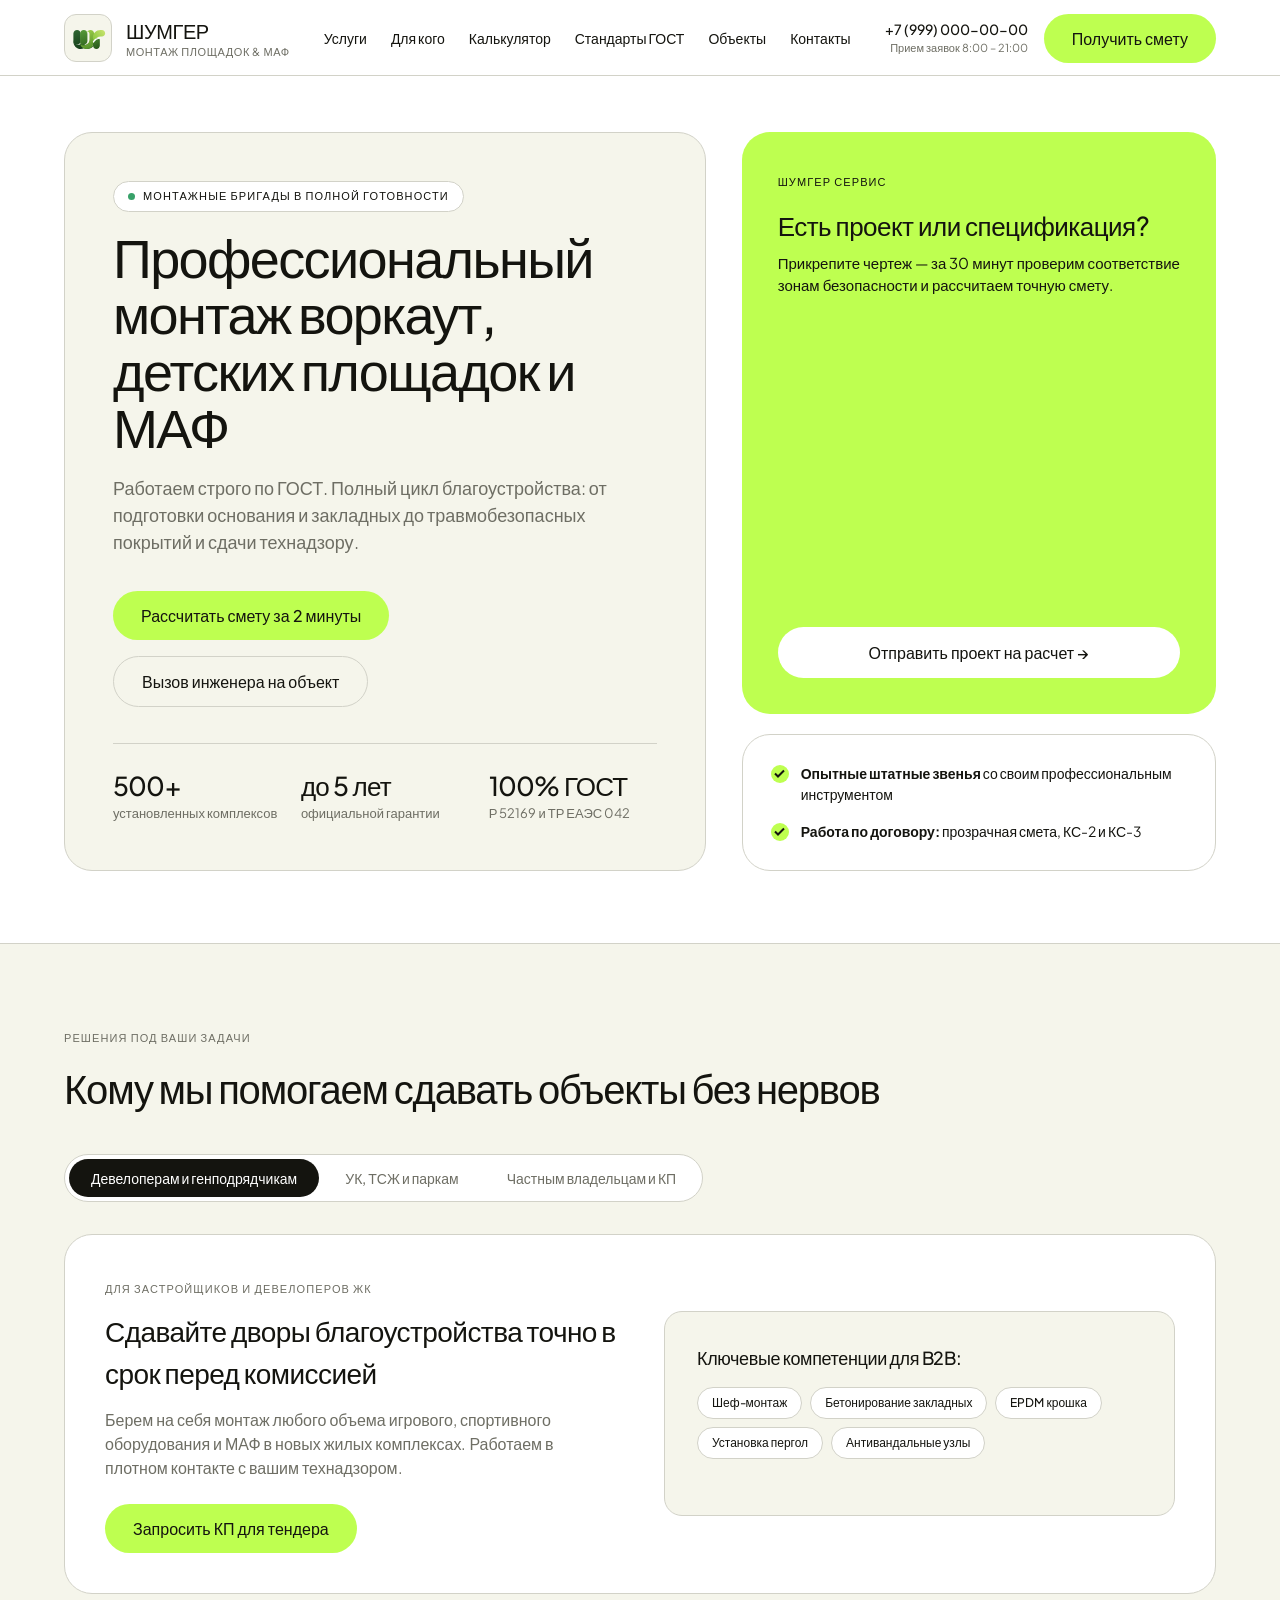
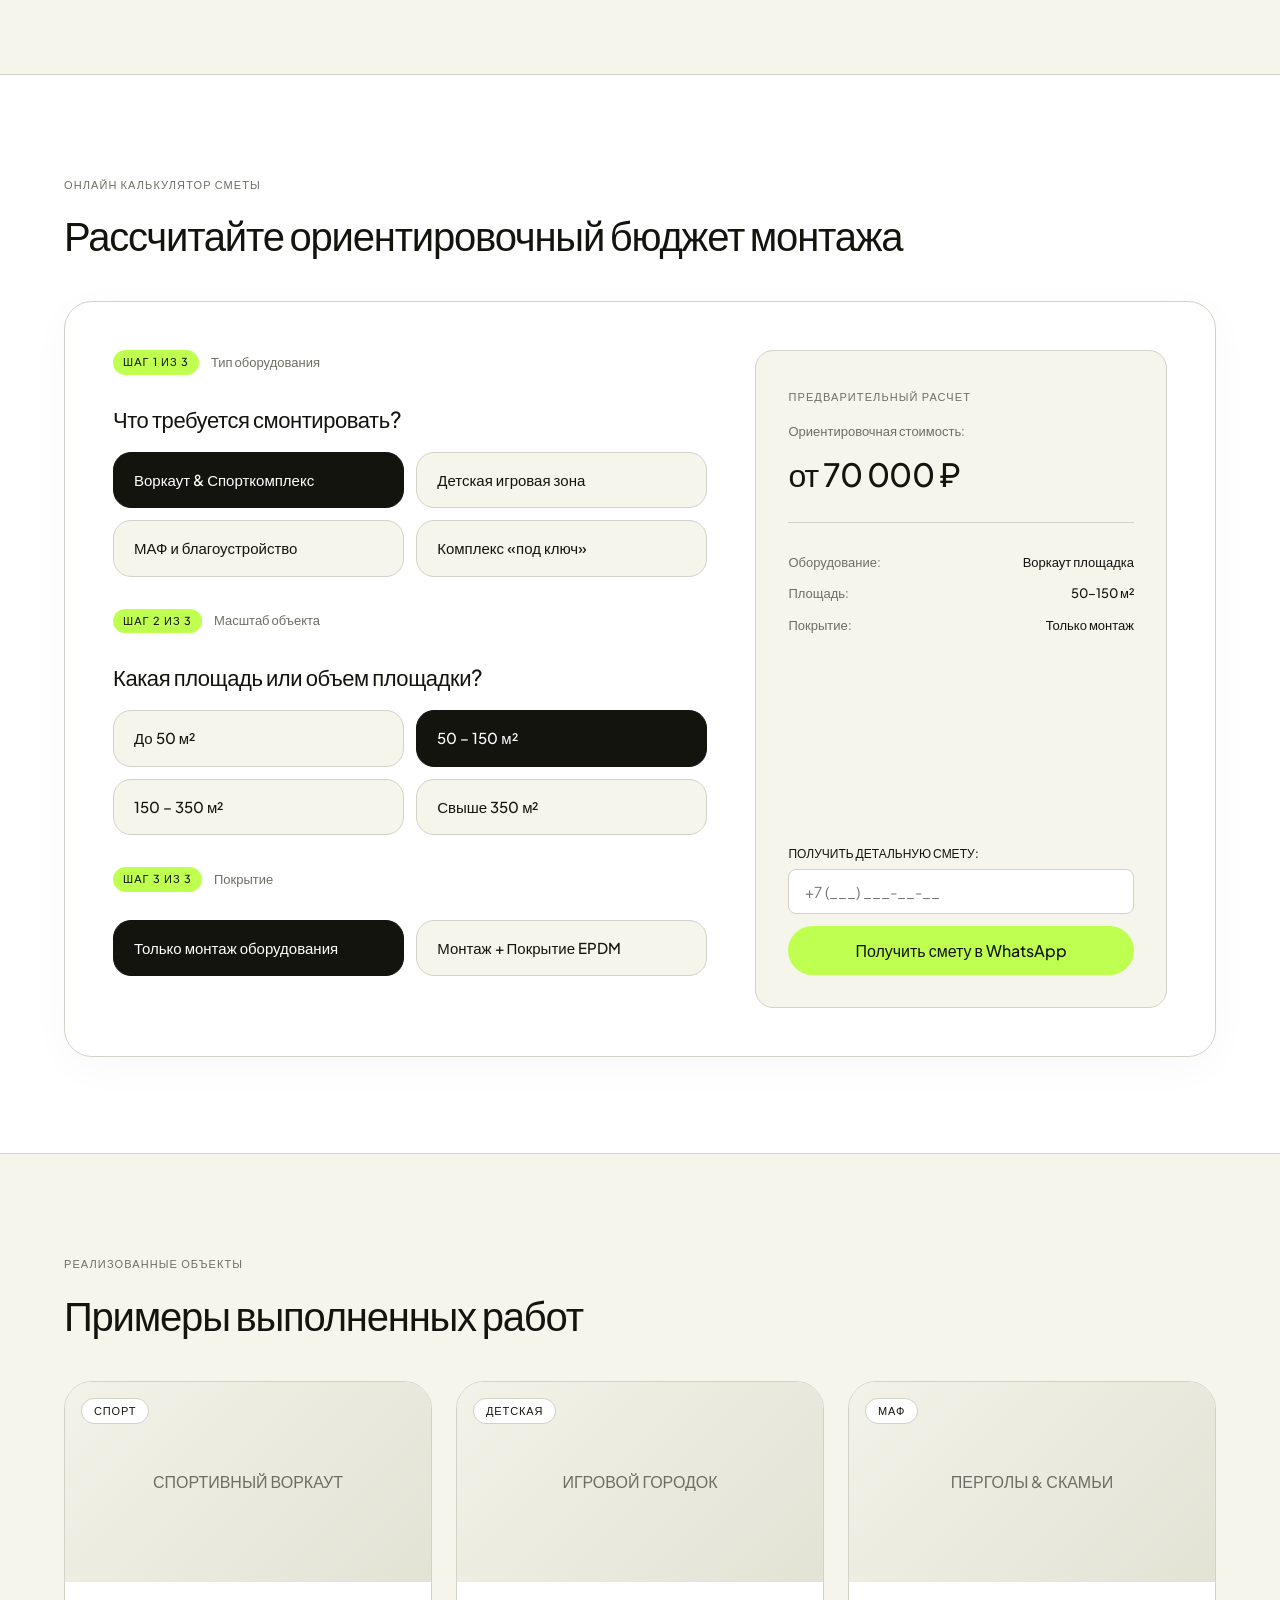
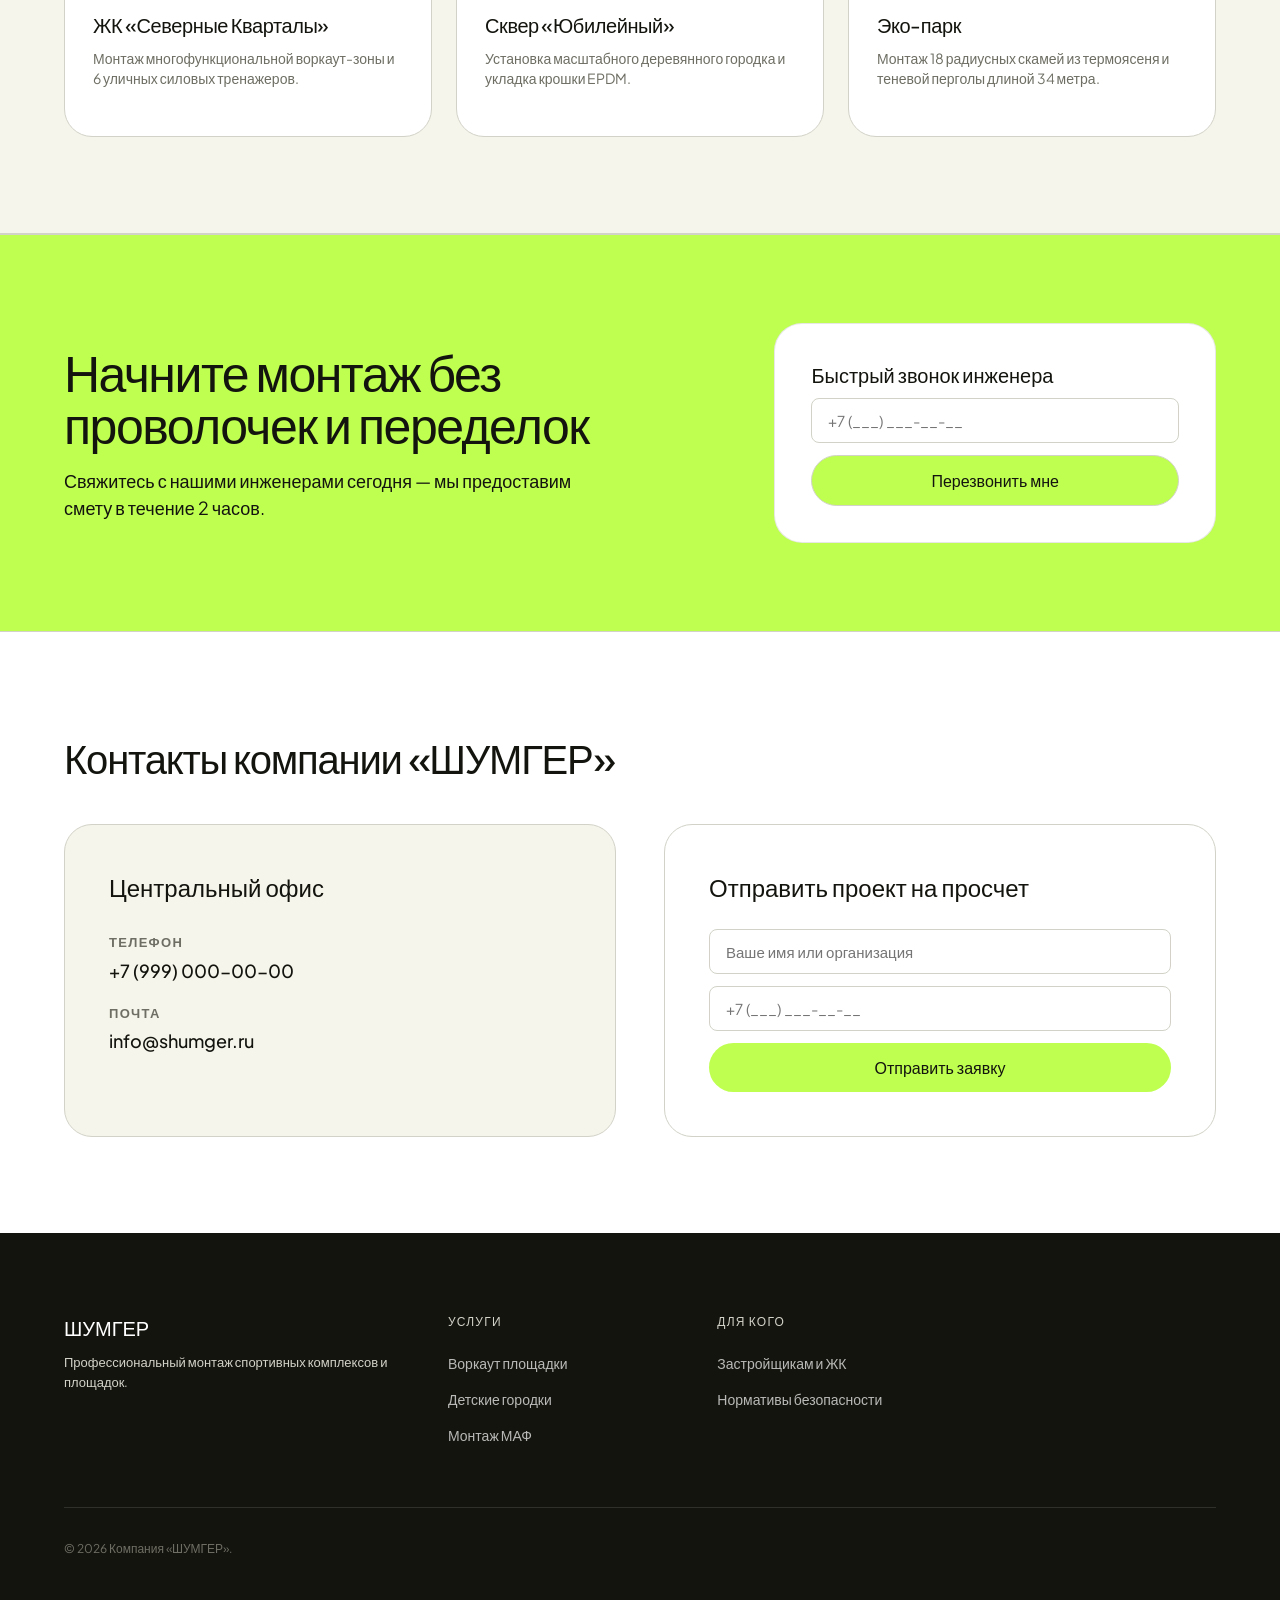
==== index.html @ fab91c88 "Update print statement from 'Hello' to 'Goodbye'" ====
<!DOCTYPE html>
<html lang="ru">
<head>
  <meta charset="UTF-8">
  <meta name="viewport" content="width=device-width, initial-scale=1.0">
  <title>ШУМГЕР — Профессиональный монтаж воркаут, детских площадок и МАФ</title>
  <meta name="description" content="Монтаж спортивных воркаут площадок, детских игровых городков и малых архитектурных форм по ГОСТ. Полный цикл благоустройства.">
  
  <link rel="preconnect" href="https://fonts.googleapis.com">
  <link rel="preconnect" href="https://fonts.gstatic.com" crossorigin>
  <link href="https://fonts.googleapis.com/css2?family=Plus+Jakarta+Sans:wght@400;500&display=swap" rel="stylesheet">

  <style>
    :root {
      --color-electric-lime: #beff50;
      --color-off-black-ink: #14140f;
      --color-off-white-canvas: #f5f5eb;
      --color-pure-white: #ffffff;
      --color-ash: #d2d2c8;
      --color-graphite: #6e6e64;
      --color-deep-charcoal: #30302a;
      --color-stone: #919183;
      --color-smoke: #b9b9b7;
      --font-family: 'Plus Jakarta Sans', -apple-system, BlinkMacSystemFont, "Segoe UI", Roboto, sans-serif;
      --font-weight-regular: 400;
      --font-weight-medium: 500;
      --text-eyebrow: 11px;
      --text-caption: 12px;
      --text-body-sm: 14px;
      --text-body: 16px;
      --text-subheading: 22px;
      --text-heading: 28px;
      --text-heading-lg: 52px;
      --radius-cards: 28px;
      --radius-buttons: 28px;
      --radius-pills: 9999px;
      --radius-inputs: 8px;
      --radius-inner: 18px;
      --page-max-width: 1200px;
    }
    *, *::before, *::after { box-sizing: border-box; margin: 0; padding: 0; -webkit-font-smoothing: antialiased; }
    body { font-family: var(--font-family); font-weight: var(--font-weight-regular); font-size: var(--text-body); line-height: 1.5; color: var(--color-off-black-ink); background-color: var(--color-pure-white); overflow-x: hidden; }
    a { color: inherit; text-decoration: none; }
    button { font-family: inherit; cursor: pointer; border: none; background: none; }
    input, select, textarea { font-family: inherit; font-size: var(--text-body); }
    .container { max-width: var(--page-max-width); margin-left: auto; margin-right: auto; padding-left: 24px; padding-right: 24px; }
    .eyebrow { font-size: var(--text-eyebrow); font-weight: var(--font-weight-medium); text-transform: uppercase; letter-spacing: 0.1em; color: var(--color-graphite); display: inline-block; margin-bottom: 12px; }
    .eyebrow-pill { font-size: var(--text-eyebrow); font-weight: var(--font-weight-medium); text-transform: uppercase; letter-spacing: 0.1em; padding: 6px 14px; border-radius: var(--radius-pills); background-color: var(--color-pure-white); color: var(--color-off-black-ink); border: 1px solid var(--color-ash); display: inline-flex; align-items: center; gap: 8px; }
    .dot-live { width: 7px; height: 7px; border-radius: 50%; background-color: #38a169; display: inline-block; }
    
    /* Кнопки */
    .btn-lime { background-color: var(--color-electric-lime); color: var(--color-off-black-ink); font-weight: var(--font-weight-medium); font-size: var(--text-body); padding: 14px 28px; border-radius: var(--radius-buttons); display: inline-flex; align-items: center; justify-content: center; gap: 10px; transition: transform 0.15s ease, opacity 0.15s ease; text-align: center; }
    .btn-lime:hover { transform: translateY(-1px); opacity: 0.95; }
    .btn-secondary { background-color: var(--color-off-white-canvas); color: var(--color-off-black-ink); border: 1px solid var(--color-ash); font-weight: var(--font-weight-medium); font-size: var(--text-body); padding: 14px 28px; border-radius: var(--radius-buttons); display: inline-flex; align-items: center; justify-content: center; transition: background-color 0.15s ease; }
    .btn-secondary:hover { background-color: #ebebe0; }
    .link-underline { display: inline-flex; align-items: center; gap: 6px; font-weight: var(--font-weight-medium); border-bottom: 1px solid var(--color-off-black-ink); padding-bottom: 2px; }
    .section-divider { height: 1px; background-color: var(--color-ash); width: 100%; border: none; }
    
    /* Шапка сайта */
    header.site-header { position: sticky; top: 0; z-index: 100; background-color: rgba(255, 255, 255, 0.95); backdrop-filter: blur(12px); border-bottom: 1px solid var(--color-ash); height: 76px; }
    .header-inner { display: flex; align-items: center; justify-content: space-between; height: 76px; }
    .brand-logo-wrapper { display: flex; align-items: center; gap: 14px; }
    .brand-logo-mark { width: 48px; height: 48px; display: flex; align-items: center; justify-content: center; border-radius: 12px; background-color: var(--color-off-white-canvas); border: 1px solid var(--color-ash); overflow: hidden; padding: 4px; }
    .brand-logo-svg { width: 100%; height: 100%; object-fit: contain; }
    .brand-name { font-size: 20px; font-weight: var(--font-weight-medium); letter-spacing: -0.02em; color: var(--color-off-black-ink); }
    .brand-tagline { font-size: 11px; color: var(--color-graphite); letter-spacing: 0.05em; text-transform: uppercase; margin-top: -2px; }
    .nav-links { display: flex; align-items: center; gap: 24px; }
    .nav-link { font-size: var(--text-body-sm); font-weight: var(--font-weight-medium); color: var(--color-off-black-ink); transition: color 0.15s; }
    .nav-link:hover { color: #8bc741; }
    .header-contacts { display: flex; align-items: center; gap: 16px; }
    .header-phone { font-size: var(--text-body-sm); font-weight: var(--font-weight-medium); color: var(--color-off-black-ink); text-align: right; }
    .header-phone small { display: block; font-size: 11px; color: var(--color-graphite); font-weight: var(--font-weight-regular); }

    /* Главный экран */
    .hero-section { padding-top: 56px; padding-bottom: 72px; background-color: var(--color-pure-white); }
    .hero-grid { display: grid; grid-template-columns: 1.15fr 0.85fr; gap: 36px; align-items: stretch; }
    .hero-main-card { background-color: var(--color-off-white-canvas); border-radius: var(--radius-cards); padding: 48px; display: flex; flex-direction: column; justify-content: space-between; border: 1px solid var(--color-ash); }
    .hero-title { font-size: clamp(34px, 4.4vw, 54px); font-weight: var(--font-weight-medium); line-height: 1.05; letter-spacing: -0.03em; color: var(--color-off-black-ink); margin-top: 16px; margin-bottom: 20px; }
    .hero-subtitle { font-size: 18px; line-height: 1.5; color: var(--color-graphite); margin-bottom: 36px; max-width: 540px; }
    .hero-actions { display: flex; flex-wrap: wrap; align-items: center; gap: 16px; margin-bottom: 36px; }
    .hero-proof-bar { display: grid; grid-template-columns: repeat(3, 1fr); gap: 20px; padding-top: 28px; border-top: 1px solid var(--color-ash); }
    .proof-item strong { display: block; font-size: 26px; font-weight: var(--font-weight-medium); letter-spacing: -0.03em; color: var(--color-off-black-ink); line-height: 1.1; }
    .proof-item span { font-size: 13px; color: var(--color-graphite); line-height: 1.3; display: block; margin-top: 4px; }
    .hero-side-card { display: flex; flex-direction: column; gap: 20px; }
    .hero-banner-lime { background-color: var(--color-electric-lime); border-radius: var(--radius-cards); padding: 36px; display: flex; flex-direction: column; justify-content: space-between; flex: 1; }
    .hero-banner-lime h3 { font-size: 26px; font-weight: var(--font-weight-medium); line-height: 1.15; letter-spacing: -0.02em; margin-top: 8px; margin-bottom: 12px; color: var(--color-off-black-ink); }
    .hero-banner-lime p { font-size: 15px; line-height: 1.45; color: var(--color-off-black-ink); margin-bottom: 24px; }
    .hero-quick-features { background-color: var(--color-pure-white); border: 1px solid var(--color-ash); border-radius: var(--radius-cards); padding: 28px; display: flex; flex-direction: column; gap: 16px; }
    .quick-feature-item { display: flex; align-items: flex-start; gap: 12px; font-size: 14px; color: var(--color-off-black-ink); }
    .check-icon-svg { width: 18px; height: 18px; border-radius: 50%; background-color: var(--color-electric-lime); color: var(--color-off-black-ink); display: inline-flex; align-items: center; justify-content: center; flex-shrink: 0; margin-top: 2px; }

    /* Блок аудиторий */
    .audience-section { padding-top: 80px; padding-bottom: 80px; background-color: var(--color-off-white-canvas); border-top: 1px solid var(--color-ash); border-bottom: 1px solid var(--color-ash); }
    .section-header { margin-bottom: 44px; text-align: left; }
    .section-title { font-size: clamp(26px, 3.2vw, 40px); font-weight: var(--font-weight-medium); letter-spacing: -0.03em; line-height: 1.1; margin-top: 8px; color: var(--color-off-black-ink); }
    .section-subtitle { font-size: 17px; color: var(--color-graphite); margin-top: 10px; max-width: 680px; }
    .audience-tabs { display: inline-flex; background-color: var(--color-pure-white); border: 1px solid var(--color-ash); border-radius: var(--radius-pills); padding: 4px; gap: 4px; margin-bottom: 32px; flex-wrap: wrap; }
    .audience-tab-btn { padding: 10px 22px; border-radius: var(--radius-pills); font-size: var(--text-body-sm); font-weight: var(--font-weight-medium); color: var(--color-graphite); transition: all 0.15s ease; }
    .audience-tab-btn.active { background-color: var(--color-off-black-ink); color: var(--color-pure-white); }
    .audience-card-container { background-color: var(--color-pure-white); border-radius: var(--radius-cards); border: 1px solid var(--color-ash); padding: 40px; }
    .audience-content-grid { display: grid; grid-template-columns: 1fr 1fr; gap: 48px; align-items: center; }
    .audience-meta-list { list-style: none; display: flex; flex-direction: column; gap: 16px; margin-top: 24px; margin-bottom: 32px; }
    .audience-meta-list li { display: flex; align-items: flex-start; gap: 12px; font-size: 15px; color: var(--color-off-black-ink); line-height: 1.4; }
    .audience-feature-box { background-color: var(--color-off-white-canvas); border-radius: var(--radius-inner); padding: 32px; border: 1px solid var(--color-ash); }
    .audience-feature-box h4 { font-size: 18px; font-weight: var(--font-weight-medium); margin-bottom: 16px; letter-spacing: -0.02em; }
    .feature-pill-grid { display: flex; flex-wrap: wrap; gap: 8px; margin-bottom: 24px; }
    .tag-badge { background-color: var(--color-pure-white); border: 1px solid var(--color-ash); font-size: 12px; font-weight: var(--font-weight-medium); padding: 6px 14px; border-radius: var(--radius-pills); color: var(--color-off-black-ink); }

    /* Калькулятор */
    .calc-section { padding-top: 96px; padding-bottom: 96px; background-color: var(--color-pure-white); }
    .calc-wrapper { background-color: var(--color-pure-white); border-radius: var(--radius-cards); border: 1px solid var(--color-ash); padding: 48px; display: grid; grid-template-columns: 1.3fr 0.9fr; gap: 48px; box-shadow: 0 10px 40px rgba(0,0,0,0.03); }
    .step-indicator { display: flex; align-items: center; gap: 12px; margin-bottom: 28px; }
    .step-badge { font-size: 11px; font-weight: var(--font-weight-medium); text-transform: uppercase; letter-spacing: 0.1em; padding: 4px 10px; background-color: var(--color-electric-lime); color: var(--color-off-black-ink); border-radius: var(--radius-pills); }
    .step-title { font-size: 22px; font-weight: var(--font-weight-medium); letter-spacing: -0.02em; margin-bottom: 16px; }
    .quiz-options-grid { display: grid; grid-template-columns: repeat(2, 1fr); gap: 12px; margin-bottom: 32px; }
    .quiz-option { background-color: var(--color-off-white-canvas); border: 1px solid var(--color-ash); border-radius: var(--radius-inner); padding: 16px 20px; cursor: pointer; display: flex; flex-direction: column; gap: 6px; transition: all 0.15s ease; text-align: left; }
    .quiz-option:hover { border-color: var(--color-graphite); }
    .quiz-option.selected { background-color: var(--color-off-black-ink); border-color: var(--color-off-black-ink); color: var(--color-pure-white); }
    .quiz-option.selected .quiz-opt-sub { color: var(--color-smoke); }
    .quiz-opt-title { font-size: 15px; font-weight: var(--font-weight-medium); }
    .quiz-opt-sub { font-size: 12px; color: var(--color-graphite); }
    .calc-sidebar { background-color: var(--color-off-white-canvas); border-radius: var(--radius-inner); border: 1px solid var(--color-ash); padding: 32px; display: flex; flex-direction: column; justify-content: space-between; }
    .estimate-box { border-bottom: 1px solid var(--color-ash); padding-bottom: 24px; margin-bottom: 24px; }
    .estimate-price-range { font-size: 32px; font-weight: var(--font-weight-medium); letter-spacing: -0.03em; color: var(--color-off-black-ink); margin-top: 8px; }
    .calc-summary-item { display: flex; justify-content: space-between; font-size: 13px; padding: 6px 0; color: var(--color-graphite); }
    .calc-summary-item span:last-child { font-weight: var(--font-weight-medium); color: var(--color-off-black-ink); text-align: right; }
    .input-field { width: 100%; background-color: var(--color-pure-white); border: 1px solid var(--color-ash); border-radius: var(--radius-inputs); padding: 12px 16px; font-size: 15px; color: var(--color-off-black-ink); outline: none; margin-bottom: 12px; }
    
    /* Портфолио */
    .portfolio-section { padding-top: 96px; padding-bottom: 96px; background-color: var(--color-off-white-canvas); border-top: 1px solid var(--color-ash); border-bottom: 1px solid var(--color-ash); }
    .portfolio-filter-bar { display: flex; gap: 8px; margin-bottom: 36px; flex-wrap: wrap; }
    .filter-btn { font-size: var(--text-body-sm); font-weight: var(--font-weight-medium); padding: 8px 20px; border-radius: var(--radius-pills); background-color: var(--color-pure-white); border: 1px solid var(--color-ash); color: var(--color-off-black-ink); transition: all 0.15s ease; }
    .filter-btn.active { background-color: var(--color-off-black-ink); color: var(--color-pure-white); border-color: var(--color-off-black-ink); }
    .portfolio-grid { display: grid; grid-template-columns: repeat(3, 1fr); gap: 24px; }
    .case-card { background-color: var(--color-pure-white); border-radius: var(--radius-cards); border: 1px solid var(--color-ash); overflow: hidden; display: flex; flex-direction: column; }
    .case-image-wrap { height: 200px; background-color: #e4e4d8; position: relative; display: flex; align-items: center; justify-content: center; overflow: hidden; }
    .case-image-graphic { width: 100%; height: 100%; display: flex; flex-direction: column; align-items: center; justify-content: center; background: linear-gradient(135deg, #f2f2e8 0%, #e2e2d5 100%); color: var(--color-graphite); gap: 12px; }
    .case-graphic-icon { width: 52px; height: 52px; border-radius: 14px; background-color: var(--color-pure-white); border: 1px solid var(--color-ash); display: flex; align-items: center; justify-content: center; color: var(--color-off-black-ink); }
    .case-tag-overlay { position: absolute; top: 16px; left: 16px; background-color: var(--color-pure-white); padding: 4px 12px; border-radius: var(--radius-pills); font-size: 11px; font-weight: var(--font-weight-medium); text-transform: uppercase; letter-spacing: 0.08em; border: 1px solid var(--color-ash); }
    .case-content { padding: 28px; display: flex; flex-direction: column; flex: 1; justify-content: space-between; }
    .case-title { font-size: 20px; font-weight: var(--font-weight-medium); letter-spacing: -0.02em; margin-bottom: 8px; }
    .case-desc { font-size: 14px; color: var(--color-graphite); line-height: 1.45; margin-bottom: 20px; }
    .case-stats-row { display: flex; justify-content: space-between; border-top: 1px solid var(--color-ash); padding-top: 14px; font-size: 12px; color: var(--color-graphite); }
    .case-stats-row strong { display: block; font-size: 14px; color: var(--color-off-black-ink); font-weight: var(--font-weight-medium); }

    /* Лаймовая секция и Контакты */
    .lime-cta-section { background-color: var(--color-electric-lime); padding: 88px 0; border-top: 1px solid var(--color-ash); border-bottom: 1px solid var(--color-ash); }
    .lime-cta-inner { display: grid; grid-template-columns: 1.2fr 0.8fr; gap: 48px; align-items: center; }
    .lime-cta-title { font-size: clamp(30px, 4vw, 50px); font-weight: var(--font-weight-medium); line-height: 1.05; letter-spacing: -0.03em; margin-bottom: 16px; }
    .lime-cta-box { background-color: var(--color-pure-white); border-radius: var(--radius-cards); padding: 36px; border: 1px solid rgba(20, 20, 15, 0.1); }
    .contact-section { padding-top: 96px; padding-bottom: 96px; background-color: var(--color-pure-white); }
    .contact-grid { display: grid; grid-template-columns: 1fr 1fr; gap: 48px; }
    .contact-info-card { background-color: var(--color-off-white-canvas); border-radius: var(--radius-cards); border: 1px solid var(--color-ash); padding: 44px; display: flex; flex-direction: column; justify-content: space-between; }
    .contact-meta-row { display: flex; flex-direction: column; gap: 20px; margin-top: 28px; }
    .meta-item strong { font-size: 13px; text-transform: uppercase; letter-spacing: 0.1em; color: var(--color-graphite); display: block; margin-bottom: 4px; }
    .meta-item p, .meta-item a { font-size: 18px; font-weight: var(--font-weight-medium); color: var(--color-off-black-ink); }
    .contact-form-card { background-color: var(--color-pure-white); border-radius: var(--radius-cards); border: 1px solid var(--color-ash); padding: 44px; }

    /* Подвал */
    footer.site-footer { background-color: var(--color-off-black-ink); color: var(--color-off-white-canvas); padding-top: 80px; padding-bottom: 48px; }
    .footer-grid { display: grid; grid-template-columns: 1.5fr 1fr 1fr 1fr; gap: 40px; margin-bottom: 60px; }
    .footer-col h5 { font-size: var(--text-caption); font-weight: var(--font-weight-medium); text-transform: uppercase; letter-spacing: 0.1em; color: var(--color-ash); margin-bottom: 20px; }
    .footer-links { list-style: none; display: flex; flex-direction: column; gap: 12px; }
    .footer-links a { font-size: var(--text-body-sm); color: var(--color-smoke); }
    .footer-links a:hover { color: var(--color-pure-white); }
    .footer-bottom { border-top: 1px solid var(--color-deep-charcoal); padding-top: 32px; display: flex; justify-content: space-between; align-items: center; font-size: 12px; color: var(--color-graphite); }

    /* Модальное окно */
    .modal-overlay { position: fixed; top: 0; left: 0; right: 0; bottom: 0; background-color: rgba(20, 20, 15, 0.65); backdrop-filter: blur(4px); z-index: 999; display: none; align-items: center; justify-content: center; padding: 20px; }
    .modal-card { background-color: var(--color-pure-white); border-radius: var(--radius-cards); max-width: 520px; width: 100%; padding: 40px; position: relative; }
    .modal-close { position: absolute; top: 24px; right: 24px; font-size: 20px; color: var(--color-graphite); cursor: pointer; }

    /* Адаптивность */
    @media (max-width: 992px) {
      .hero-grid, .audience-content-grid, .calc-wrapper, .lime-cta-inner, .contact-grid { grid-template-columns: 1fr; gap: 32px; }
      .portfolio-grid { grid-template-columns: repeat(2, 1fr); }
      .footer-grid { grid-template-columns: 1fr 1fr; }
      .nav-links, .header-phone { display: none; }
    }
    @media (max-width: 640px) {
      .hero-main-card { padding: 28px; }
      .portfolio-grid, .quiz-options-grid, .footer-grid { grid-template-columns: 1fr; }
      .hero-proof-bar { grid-template-columns: 1fr; gap: 16px; }
      .calc-wrapper { padding: 28px 20px; }
    }
  </style>
</head>
<body>

  <!-- ШАПКА -->
  <header class="site-header">
    <div class="container header-inner">
      <a href="index.html" class="brand-logo-wrapper">
        <div class="brand-logo-mark">
          <svg class="brand-logo-svg" viewBox="0 0 520 440" fill="none" xmlns="http://www.w3.org/2000/svg">
            <defs>
              <linearGradient id="shumger-g1" x1="60" y1="120" x2="130" y2="380" gradientUnits="userSpaceOnUse"><stop offset="0%" stop-color="#2d6431" /><stop offset="100%" stop-color="#163e1a" /></linearGradient>
              <linearGradient id="shumger-g2" x1="150" y1="120" x2="230" y2="380" gradientUnits="userSpaceOnUse"><stop offset="0%" stop-color="#559938" /><stop offset="100%" stop-color="#2c5f1c" /></linearGradient>
              <linearGradient id="shumger-g3" x1="240" y1="120" x2="330" y2="380" gradientUnits="userSpaceOnUse"><stop offset="0%" stop-color="#9acb47" /><stop offset="100%" stop-color="#4a8927" /></linearGradient>
              <linearGradient id="shumger-g4" x1="335" y1="210" x2="405" y2="380" gradientUnits="userSpaceOnUse"><stop offset="0%" stop-color="#4a8831" /><stop offset="100%" stop-color="#235218" /></linearGradient>
              <linearGradient id="shumger-g5" x1="330" y1="230" x2="470" y2="120" gradientUnits="userSpaceOnUse"><stop offset="0%" stop-color="#8bc741" /><stop offset="100%" stop-color="#c4e26a" /></linearGradient>
            </defs>
            <path d="M 60 162 C 60 134, 82 112, 110 112 C 138 112, 160 134, 160 162 L 160 262 C 160 290, 138 312, 110 312 C 82 312, 60 290, 60 262 Z" fill="url(#shumger-g1)"/>
            <path d="M 60 240 L 60 270 C 60 326, 105 370, 160 370 C 192 370, 220 355, 238 332 C 214 316, 196 288, 196 256 L 196 240 C 196 280, 164 312, 128 312 C 90 312, 60 280, 60 240 Z" fill="url(#shumger-g1)"/>
            <path d="M 152 162 C 152 134, 174 112, 202 112 C 230 112, 252 134, 252 162 L 252 262 C 252 290, 230 312, 202 312 C 174 312, 152 290, 152 262 Z" fill="url(#shumger-g2)"/>
            <path d="M 152 240 L 152 270 C 152 326, 197 370, 252 370 C 284 370, 312 355, 330 332 C 306 316, 288 288, 288 256 L 288 240 C 288 280, 256 312, 220 312 C 182 312, 152 280, 152 240 Z" fill="url(#shumger-g2)"/>
            <path d="M 244 162 C 244 134, 266 112, 294 112 C 322 112, 344 134, 344 162 L 344 262 C 344 326, 299 370, 244 370 C 200 370, 165 342, 152 305 C 165 315, 182 322, 202 322 C 245 322, 280 287, 280 244 L 280 162 C 280 144, 264 128, 244 128 Z" fill="url(#shumger-g3)"/>
            <path d="M 370 238 C 370 230, 376 222, 385 220 C 402 216, 420 226, 422 244 L 422 322 C 422 348, 401 369, 375 369 C 349 369, 328 348, 328 322 L 328 290 C 328 260, 348 240, 370 238 Z" fill="url(#shumger-g4)"/>
            <path d="M 326 215 C 326 156, 372 110, 431 110 L 450 110 C 475 110, 495 130, 495 155 C 495 180, 475 200, 450 200 L 435 200 C 395 200, 362 225, 348 258 C 336 248, 326 233, 326 215 Z" fill="url(#shumger-g5)"/>
            <path d="M 328 265 C 345 235, 380 215, 425 212 C 432 212, 435 218, 430 222 C 388 230, 355 252, 338 285 C 332 290, 324 280, 328 265 Z" fill="#ffffff"/>
          </svg>
        </div>
        <div>
          <div class="brand-name">ШУМГЕР</div>
          <div class="brand-tagline">Монтаж площадок & МАФ</div>
        </div>
      </a>

      <!-- МЕНЮ СО ССЫЛКАМИ НА СТРАНИЦЫ -->
      <nav class="nav-links">
        <a href="services.html" class="nav-link">Услуги</a>
        <a href="#audiences" class="nav-link">Для кого</a>
        <a href="#calculator" class="nav-link">Калькулятор</a>
        <a href="services.html#safety" class="nav-link">Стандарты ГОСТ</a>
        <a href="#portfolio" class="nav-link">Объекты</a>
        <a href="#contacts" class="nav-link">Контакты</a>
      </nav>

      <div class="header-contacts">
        <div class="header-phone">
          <a href="tel:+79990000000">+7 (999) 000-00-00</a>
          <small>Прием заявок 8:00 – 21:00</small>
        </div>
        <button class="btn-lime" onclick="openModal('Получить смету проекта')">Получить смету</button>
      </div>
    </div>
  </header>

  <!-- ГЛАВНЫЙ ЭКРАН -->
  <section class="hero-section">
    <div class="container">
      <div class="hero-grid">
        <div class="hero-main-card">
          <div>
            <div class="eyebrow-pill"><span class="dot-live"></span>Монтажные бригады в полной готовности</div>
            <h1 class="hero-title">Профессиональный монтаж воркаут, детских площадок и МАФ</h1>
            <p class="hero-subtitle">Работаем строго по ГОСТ. Полный цикл благоустройства: от подготовки основания и закладных до травмобезопасных покрытий и сдачи технадзору.</p>
            <div class="hero-actions">
              <button class="btn-lime" onclick="scrollToElement('calculator')">Рассчитать смету за 2 минуты</button>
              <button class="btn-secondary" onclick="openModal('Консультация инженера')">Вызов инженера на объект</button>
            </div>
          </div>
          <div class="hero-proof-bar">
            <div class="proof-item"><strong>500+</strong><span>установленных комплексов</span></div>
            <div class="proof-item"><strong>до 5 лет</strong><span>официальной гарантии</span></div>
            <div class="proof-item"><strong>100% ГОСТ</strong><span>Р 52169 и ТР ЕАЭС 042</span></div>
          </div>
        </div>

        <div class="hero-side-card">
          <div class="hero-banner-lime">
            <div>
              <span class="eyebrow" style="color: #14140f;">ШУМГЕР СЕРВИС</span>
              <h3>Есть проект или спецификация?</h3>
              <p>Прикрепите чертеж — за 30 минут проверим соответствие зонам безопасности и рассчитаем точную смету.</p>
            </div>
            <button class="btn-secondary" style="background: #ffffff; border-color: transparent;" onclick="openModal('Быстрый расчет')">Отправить проект на расчет →</button>
          </div>
          <div class="hero-quick-features">
            <div class="quick-feature-item"><div class="check-icon-svg"><svg width="11" height="9" viewBox="0 0 11 9" fill="none" stroke="#14140f" stroke-width="2"><path d="M1 4.5L4 7.5L10 1.5"/></svg></div><span><strong>Опытные штатные звенья</strong> со своим профессиональным инструментом</span></div>
            <div class="quick-feature-item"><div class="check-icon-svg"><svg width="11" height="9" viewBox="0 0 11 9" fill="none" stroke="#14140f" stroke-width="2"><path d="M1 4.5L4 7.5L10 1.5"/></svg></div><span><strong>Работа по договору:</strong> прозрачная смета, КС-2 и КС-3</span></div>
          </div>
        </div>
      </div>
    </div>
  </section>

  <!-- ДЛЯ КОГО -->
  <section class="audience-section" id="audiences">
    <div class="container">
      <div class="section-header">
        <span class="eyebrow">Решения под ваши задачи</span>
        <h2 class="section-title">Кому мы помогаем сдавать объекты без нервов</h2>
      </div>
      <div class="audience-tabs">
        <button class="audience-tab-btn active" onclick="switchAudience('dev', this)">Девелоперам и генподрядчикам</button>
        <button class="audience-tab-btn" onclick="switchAudience('uk', this)">УК, ТСЖ и паркам</button>
        <button class="audience-tab-btn" onclick="switchAudience('private', this)">Частным владельцам и КП</button>
      </div>
      <div class="audience-card-container">
        <!-- Девелоперы -->
        <div id="audience-dev" class="audience-content-grid">
          <div>
            <span class="eyebrow">Для застройщиков и девелоперов ЖК</span>
            <h3 style="font-size: 28px; font-weight: 500; letter-spacing: -0.02em; margin-bottom: 14px;">Сдавайте дворы благоустройства точно в срок перед комиссией</h3>
            <p style="color: var(--color-graphite); margin-bottom: 24px;">Берем на себя монтаж любого объема игрового, спортивного оборудования и МАФ в новых жилых комплексах. Работаем в плотном контакте с вашим технадзором.</p>
            <button class="btn-lime" onclick="openModal('Спецпредложение для Застройщиков')">Запросить КП для тендера</button>
          </div>
          <div class="audience-feature-box">
            <h4>Ключевые компетенции для B2B:</h4>
            <div class="feature-pill-grid">
              <span class="tag-badge">Шеф-монтаж</span><span class="tag-badge">Бетонирование закладных</span><span class="tag-badge">EPDM крошка</span>
              <span class="tag-badge">Установка пергол</span><span class="tag-badge">Антивандальные узлы</span>
            </div>
          </div>
        </div>
        <!-- УК и ТСЖ -->
        <div id="audience-uk" class="audience-content-grid" style="display: none;">
          <div>
            <span class="eyebrow">Для управляющих компаний и ТСЖ</span>
            <h3 style="font-size: 28px; font-weight: 500; letter-spacing: -0.02em; margin-bottom: 14px;">Безопасные дворовые площадки без риска штрафов от инспекций</h3>
            <p style="color: var(--color-graphite); margin-bottom: 24px;">Модернизация, демонтаж старого аварийного оборудования и монтаж современных воркаут-комплексов, детских городков и скамеек.</p>
            <button class="btn-lime" onclick="openModal('Расчет для УК')">Рассчитать смету для двора</button>
          </div>
          <div class="audience-feature-box">
            <h4>Готовые пакеты для дворов:</h4>
            <div class="feature-pill-grid">
              <span class="tag-badge">Демонтаж аварийных форм</span><span class="tag-badge">Ремонт резинового покрытия</span>
              <span class="tag-badge">Воркаут для всех возрастов</span><span class="tag-badge">Урны и лавочки</span>
            </div>
          </div>
        </div>
        <!-- Частные -->
        <div id="audience-private" class="audience-content-grid" style="display: none;">
          <div>
            <span class="eyebrow">Для загородных домов и КП</span>
            <h3 style="font-size: 28px; font-weight: 500; letter-spacing: -0.02em; margin-bottom: 14px;">Собственный спортзал и игровой парк прямо на участке</h3>
            <p style="color: var(--color-graphite); margin-bottom: 24px;">Создаем стильные компактные воркаут-зоны, детские домики и зоны отдыха с МАФ на частных участках. Бережно вписываем в ландшафт.</p>
            <button class="btn-lime" onclick="openModal('Расчет для участка')">Вызвать замерщика</button>
          </div>
          <div class="audience-feature-box">
            <h4>Популярно для загородных домов:</h4>
            <div class="feature-pill-grid">
              <span class="tag-badge">Воркаут-рамы</span><span class="tag-badge">Детские городки из дерева</span>
              <span class="tag-badge">Бесшовная EPDM крошка</span><span class="tag-badge">Уличные батуты</span>
            </div>
          </div>
        </div>
      </div>
    </div>
  </section>

  <!-- КАЛЬКУЛЯТОР -->
  <section class="calc-section" id="calculator">
    <div class="container">
      <div class="section-header">
        <span class="eyebrow">Онлайн калькулятор сметы</span>
        <h2 class="section-title">Рассчитайте ориентировочный бюджет монтажа</h2>
      </div>
      <div class="calc-wrapper">
        <div>
          <!-- Шаг 1 -->
          <div class="step-indicator"><span class="step-badge">Шаг 1 из 3</span><span style="font-size: 13px; color: var(--color-graphite);">Тип оборудования</span></div>
          <h3 class="step-title">Что требуется смонтировать?</h3>
          <div class="quiz-options-grid">
            <div class="quiz-option selected" onclick="selectQuizOption(this, 'type', 'Воркаут площадка', 35000)"><div class="quiz-opt-title">Воркаут & Спорткомплекс</div></div>
            <div class="quiz-option" onclick="selectQuizOption(this, 'type', 'Детский городок', 55000)"><div class="quiz-opt-title">Детская игровая зона</div></div>
            <div class="quiz-option" onclick="selectQuizOption(this, 'type', 'МАФ', 28000)"><div class="quiz-opt-title">МАФ и благоустройство</div></div>
            <div class="quiz-option" onclick="selectQuizOption(this, 'type', 'Комплекс «под ключ»', 90000)"><div class="quiz-opt-title">Комплекс «под ключ»</div></div>
          </div>
          <!-- Шаг 2 -->
          <div class="step-indicator"><span class="step-badge">Шаг 2 из 3</span><span style="font-size: 13px; color: var(--color-graphite);">Масштаб объекта</span></div>
          <h3 class="step-title">Какая площадь или объем площадки?</h3>
          <div class="quiz-options-grid">
            <div class="quiz-option" onclick="selectQuizOption(this, 'size', 'До 50 м²', 15000)"><div class="quiz-opt-title">До 50 м²</div></div>
            <div class="quiz-option selected" onclick="selectQuizOption(this, 'size', '50–150 м²', 35000)"><div class="quiz-opt-title">50 – 150 м²</div></div>
            <div class="quiz-option" onclick="selectQuizOption(this, 'size', '150–350 м²', 75000)"><div class="quiz-opt-title">150 – 350 м²</div></div>
            <div class="quiz-option" onclick="selectQuizOption(this, 'size', 'Свыше 350 м²', 140000)"><div class="quiz-opt-title">Свыше 350 м²</div></div>
          </div>
          <!-- Шаг 3 -->
          <div class="step-indicator"><span class="step-badge">Шаг 3 из 3</span><span style="font-size: 13px; color: var(--color-graphite);">Покрытие</span></div>
          <div class="quiz-options-grid">
            <div class="quiz-option selected" onclick="selectQuizOption(this, 'surface', 'Только монтаж', 0)"><div class="quiz-opt-title">Только монтаж оборудования</div></div>
            <div class="quiz-option" onclick="selectQuizOption(this, 'surface', 'Монтаж + Покрытие', 45000)"><div class="quiz-opt-title">Монтаж + Покрытие EPDM</div></div>
          </div>
        </div>
        <div class="calc-sidebar">
          <div>
            <span class="eyebrow">Предварительный расчет</span>
            <div class="estimate-box">
              <span style="font-size: 13px; color: var(--color-graphite);">Ориентировочная стоимость:</span>
              <div class="estimate-price-range" id="calc-price-display">от 70 000 ₽</div>
            </div>
            <div style="margin-bottom: 24px;">
              <div class="calc-summary-item"><span>Оборудование:</span><span id="summary-type">Воркаут площадка</span></div>
              <div class="calc-summary-item"><span>Площадь:</span><span id="summary-size">50–150 м²</span></div>
              <div class="calc-summary-item"><span>Покрытие:</span><span id="summary-surface">Только монтаж</span></div>
            </div>
          </div>
          <form onsubmit="handleCalcSubmit(event)">
            <label style="font-size: 12px; font-weight: 500; text-transform: uppercase; margin-bottom: 6px; display: block;">Получить детальную смету:</label>
            <input type="tel" class="input-field" placeholder="+7 (___) ___-__-__" required id="calc-phone">
            <button type="submit" class="btn-lime" style="width: 100%;">Получить смету в WhatsApp</button>
          </form>
        </div>
      </div>
    </div>
  </section>

  <!-- ПОРТФОЛИО -->
  <section class="portfolio-section" id="portfolio">
    <div class="container">
      <div class="section-header">
        <span class="eyebrow">Реализованные объекты</span>
        <h2 class="section-title">Примеры выполненных работ</h2>
      </div>
      <div class="portfolio-grid">
        <div class="case-card">
          <div class="case-image-wrap"><div class="case-image-graphic"><span class="case-graphic-title">СПОРТИВНЫЙ ВОРКАУТ</span></div><span class="case-tag-overlay">Спорт</span></div>
          <div class="case-content">
            <h4 class="case-title">ЖК «Северные Кварталы»</h4>
            <p class="case-desc">Монтаж многофункциональной воркаут-зоны и 6 уличных силовых тренажеров.</p>
          </div>
        </div>
        <div class="case-card">
          <div class="case-image-wrap"><div class="case-image-graphic"><span class="case-graphic-title">ИГРОВОЙ ГОРОДОК</span></div><span class="case-tag-overlay">Детская</span></div>
          <div class="case-content">
            <h4 class="case-title">Сквер «Юбилейный»</h4>
            <p class="case-desc">Установка масштабного деревянного городка и укладка крошки EPDM.</p>
          </div>
        </div>
        <div class="case-card">
          <div class="case-image-wrap"><div class="case-image-graphic"><span class="case-graphic-title">ПЕРГОЛЫ & СКАМЬИ</span></div><span class="case-tag-overlay">МАФ</span></div>
          <div class="case-content">
            <h4 class="case-title">Эко-парк</h4>
            <p class="case-desc">Монтаж 18 радиусных скамей из термоясеня и теневой перголы длиной 34 метра.</p>
          </div>
        </div>
      </div>
    </div>
  </section>

  <!-- LIME CTA -->
  <section class="lime-cta-section">
    <div class="container">
      <div class="lime-cta-inner">
        <div>
          <h2 class="lime-cta-title">Начните монтаж без проволочек и переделок</h2>
          <p style="font-size: 18px; max-width: 540px;">Свяжитесь с нашими инженерами сегодня — мы предоставим смету в течение 2 часов.</p>
        </div>
        <div class="lime-cta-box">
          <h4 style="font-size: 20px; font-weight: 500; margin-bottom: 8px;">Быстрый звонок инженера</h4>
          <form onsubmit="handleQuickCall(event)">
            <input type="tel" class="input-field" placeholder="+7 (___) ___-__-__" required id="quick-phone">
            <button type="submit" class="btn-lime" style="width: 100%; border: 1px solid var(--color-ash);">Перезвонить мне</button>
          </form>
        </div>
      </div>
    </div>
  </section>

  <!-- КОНТАКТЫ -->
  <section class="contact-section" id="contacts">
    <div class="container">
      <div class="section-header">
        <h2 class="section-title">Контакты компании «ШУМГЕР»</h2>
      </div>
      <div class="contact-grid">
        <div class="contact-info-card">
          <div>
            <h3 style="font-size: 24px; font-weight: 500; margin-bottom: 8px;">Центральный офис</h3>
            <div class="contact-meta-row">
              <div class="meta-item"><strong>Телефон</strong><a href="tel:+79990000000">+7 (999) 000-00-00</a></div>
              <div class="meta-item"><strong>Почта</strong><a href="mailto:info@shumger.ru">info@shumger.ru</a></div>
            </div>
          </div>
        </div>
        <div class="contact-form-card">
          <h3 style="font-size: 24px; font-weight: 500; margin-bottom: 24px;">Отправить проект на просчет</h3>
          <form onsubmit="handleMainContact(event)">
            <input type="text" class="input-field" placeholder="Ваше имя или организация" required>
            <input type="tel" class="input-field" placeholder="+7 (___) ___-__-__" required>
            <button type="submit" class="btn-lime" style="width: 100%;">Отправить заявку</button>
          </form>
        </div>
      </div>
    </div>
  </section>

  <!-- ПОДВАЛ -->
  <footer class="site-footer">
    <div class="container">
      <div class="footer-grid">
        <div class="footer-col">
          <span style="font-size: 20px; font-weight: 500; color: var(--color-pure-white);">ШУМГЕР</span>
          <p style="font-size: 13px; color: var(--color-ash); margin-top: 10px;">Профессиональный монтаж спортивных комплексов и площадок.</p>
        </div>
        <div class="footer-col">
          <h5>Услуги</h5>
          <ul class="footer-links">
            <li><a href="services.html">Воркаут площадки</a></li>
            <li><a href="services.html">Детские городки</a></li>
            <li><a href="services.html">Монтаж МАФ</a></li>
          </ul>
        </div>
        <div class="footer-col">
          <h5>Для кого</h5>
          <ul class="footer-links">
            <li><a href="#audiences">Застройщикам и ЖК</a></li>
            <li><a href="services.html#safety">Нормативы безопасности</a></li>
          </ul>
        </div>
      </div>
      <div class="footer-bottom"><div>© 2026 Компания «ШУМГЕР».</div></div>
    </div>
  </footer>

  <!-- МОДАЛЬНОЕ ОКНО -->
  <div class="modal-overlay" id="leadModal" onclick="closeModalOnOverlay(event)">
    <div class="modal-card">
      <button class="modal-close" onclick="closeModal()">✕</button>
      <span class="eyebrow" id="modalTopic">Заявка на расчет</span>
      <h3 style="font-size: 24px; font-weight: 500; margin-bottom: 20px;">Связаться с инженером</h3>
      <form onsubmit="handleModalSubmit(event)">
        <input type="text" class="input-field" placeholder="Имя / ООО" required>
        <input type="tel" class="input-field" placeholder="Телефон" required>
        <button type="submit" class="btn-lime" style="width: 100%;">Отправить заявку</button>
      </form>
    </div>
  </div>

  <script>
    let calcState = { type: { name: 'Воркаут площадка', price: 35000 }, size: { name: '50–150 м²', price: 35000 }, surface: { name: 'Только монтаж', price: 0 } };
    function updateCalcDisplay() {
      const minPrice = Math.round(calcState.type.price + calcState.size.price + calcState.surface.price);
      const displayEl = document.getElementById('calc-price-display');
      if(displayEl) displayEl.innerText = 'от ' + minPrice.toLocaleString('ru-RU') + ' ₽';
      if(document.getElementById('summary-type')) document.getElementById('summary-type').innerText = calcState.type.name;
      if(document.getElementById('summary-size')) document.getElementById('summary-size').innerText = calcState.size.name;
      if(document.getElementById('summary-surface')) document.getElementById('summary-surface').innerText = calcState.surface.name;
    }
    function selectQuizOption(element, category, name, price) {
      const options = element.parentElement.querySelectorAll('.quiz-option');
      options.forEach(opt => opt.classList.remove('selected'));
      element.classList.add('selected');
      calcState[category] = { name: name, price: price };
      updateCalcDisplay();
    }
    function switchAudience(tabKey, btn) {
      document.querySelectorAll('.audience-tab-btn').forEach(b => b.classList.remove('active'));
      btn.classList.add('active');
      ['dev', 'uk', 'private'].forEach(id => document.getElementById('audience-' + id).style.display = 'none');
      document.getElementById('audience-' + tabKey).style.display = 'grid';
    }
    function openModal(topic) {
      if (topic && document.getElementById('modalTopic')) document.getElementById('modalTopic').innerText = topic;
      document.getElementById('leadModal').style.display = 'flex';
    }
    function closeModal() { document.getElementById('leadModal').style.display = 'none'; }
    function closeModalOnOverlay(e) { if (e.target.id === 'leadModal') closeModal(); }
    function scrollToElement(id) { const el = document.getElementById(id); if (el) el.scrollIntoView({ behavior: 'smooth' }); }
    function handleCalcSubmit(e) { e.preventDefault(); alert('Расчет сметы отправлен инженеру.'); e.target.reset(); }
    function handleQuickCall(e) { e.preventDefault(); alert('Мы перезвоним в течение 5 минут.'); e.target.reset(); }
    function handleMainContact(e) { e.preventDefault(); alert('Заявка передана в монтажный отдел.'); e.target.reset(); }
    function handleModalSubmit(e) { e.preventDefault(); alert('Заявка успешно отправлена!'); closeModal(); e.target.reset(); }
    window.addEventListener('DOMContentLoaded', updateCalcDisplay);
  </script>
</body>
</html>
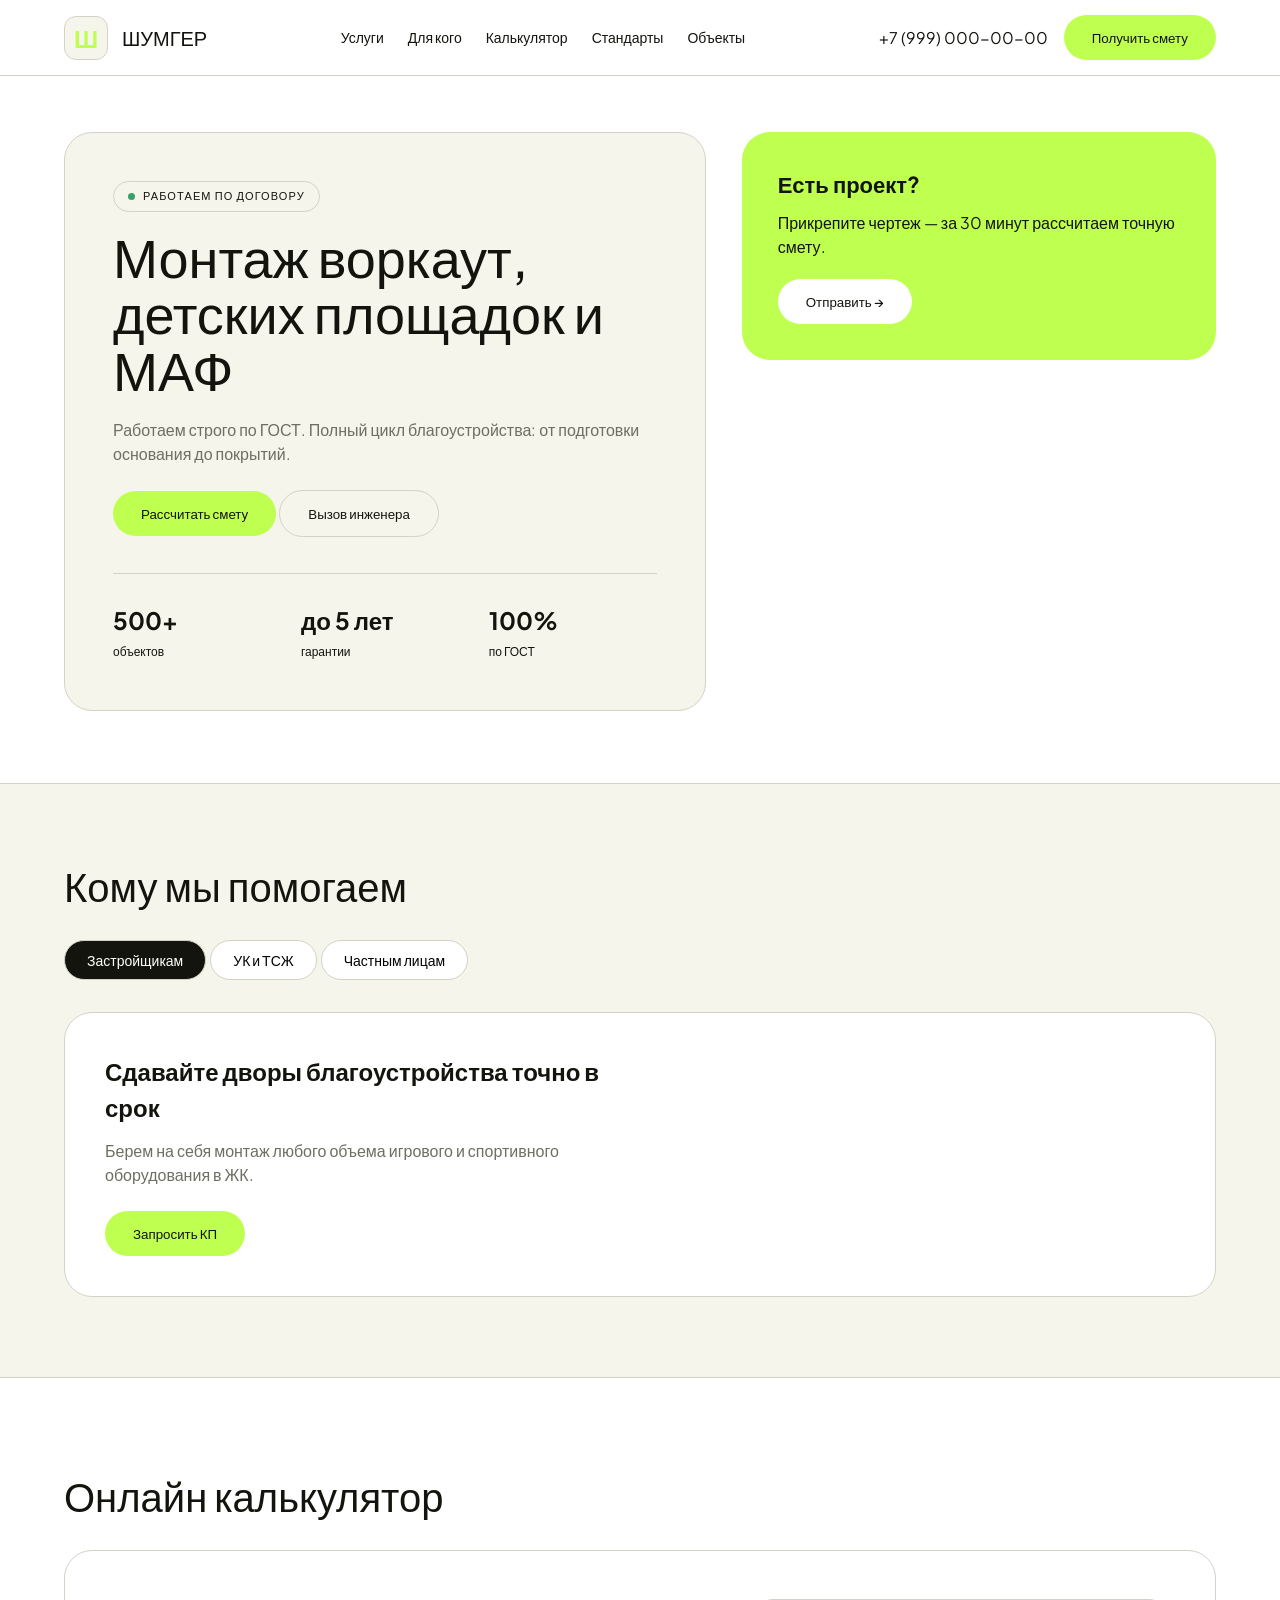
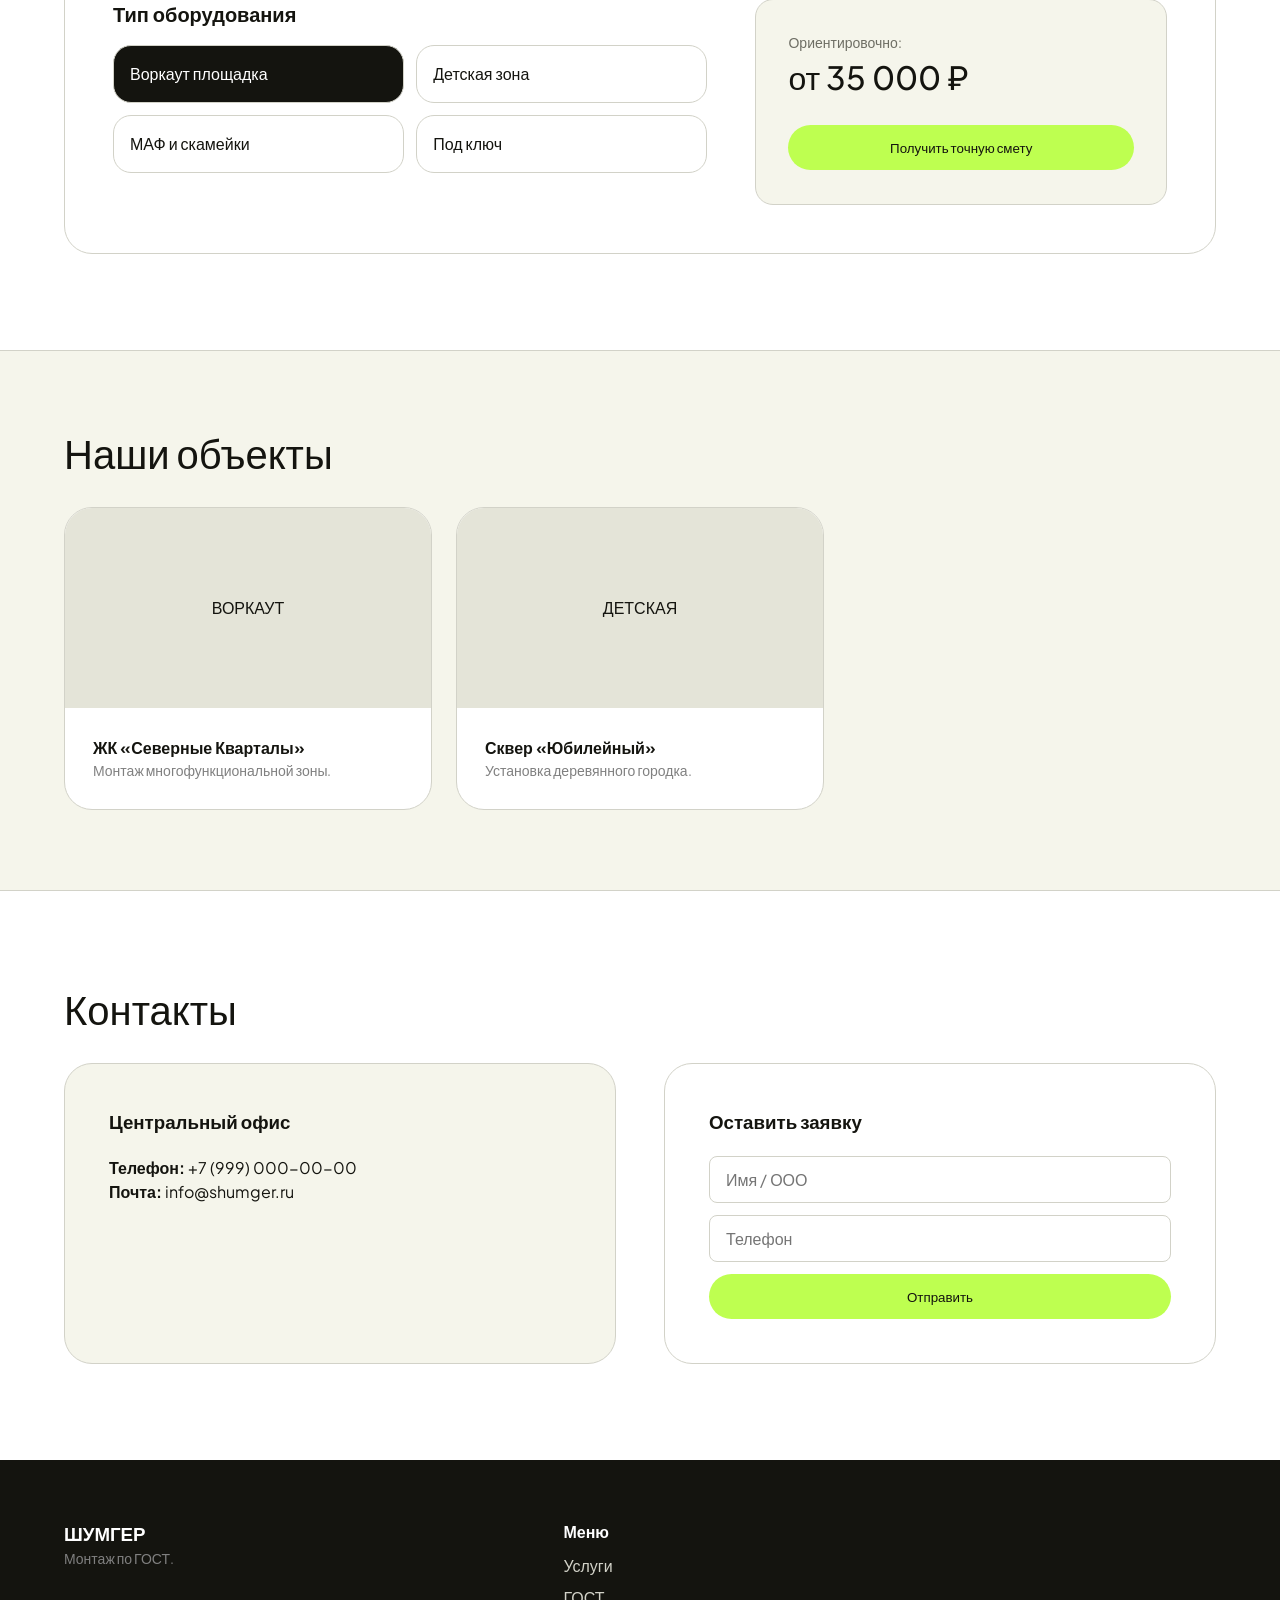
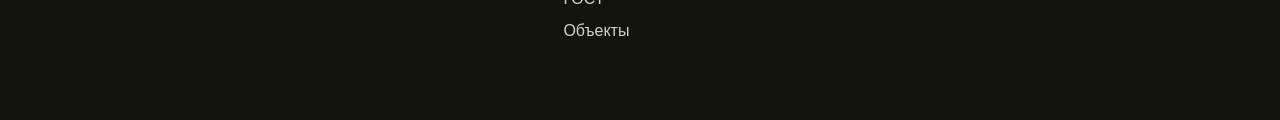
==== commit c2ac7e01: "Update index.html" ====
--- a/index.html
+++ b/index.html
@@ -4,7 +4,6 @@
   <meta charset="UTF-8">
   <meta name="viewport" content="width=device-width, initial-scale=1.0">
   <title>ШУМГЕР — Профессиональный монтаж воркаут, детских площадок и МАФ</title>
-  <meta name="description" content="Монтаж спортивных воркаут площадок, детских игровых городков и малых архитектурных форм по ГОСТ. Полный цикл благоустройства.">
   
   <link rel="preconnect" href="https://fonts.googleapis.com">
   <link rel="preconnect" href="https://fonts.gstatic.com" crossorigin>
@@ -18,170 +17,111 @@
       --color-pure-white: #ffffff;
       --color-ash: #d2d2c8;
       --color-graphite: #6e6e64;
-      --color-deep-charcoal: #30302a;
-      --color-stone: #919183;
-      --color-smoke: #b9b9b7;
-      --font-family: 'Plus Jakarta Sans', -apple-system, BlinkMacSystemFont, "Segoe UI", Roboto, sans-serif;
+      --font-family: 'Plus Jakarta Sans', sans-serif;
       --font-weight-regular: 400;
       --font-weight-medium: 500;
-      --text-eyebrow: 11px;
-      --text-caption: 12px;
-      --text-body-sm: 14px;
       --text-body: 16px;
-      --text-subheading: 22px;
-      --text-heading: 28px;
-      --text-heading-lg: 52px;
       --radius-cards: 28px;
       --radius-buttons: 28px;
       --radius-pills: 9999px;
       --radius-inputs: 8px;
       --radius-inner: 18px;
-      --page-max-width: 1200px;
     }
     *, *::before, *::after { box-sizing: border-box; margin: 0; padding: 0; -webkit-font-smoothing: antialiased; }
-    body { font-family: var(--font-family); font-weight: var(--font-weight-regular); font-size: var(--text-body); line-height: 1.5; color: var(--color-off-black-ink); background-color: var(--color-pure-white); overflow-x: hidden; }
+    body { font-family: var(--font-family); font-size: var(--text-body); line-height: 1.5; color: var(--color-off-black-ink); background-color: var(--color-pure-white); overflow-x: hidden; }
     a { color: inherit; text-decoration: none; }
     button { font-family: inherit; cursor: pointer; border: none; background: none; }
-    input, select, textarea { font-family: inherit; font-size: var(--text-body); }
-    .container { max-width: var(--page-max-width); margin-left: auto; margin-right: auto; padding-left: 24px; padding-right: 24px; }
-    .eyebrow { font-size: var(--text-eyebrow); font-weight: var(--font-weight-medium); text-transform: uppercase; letter-spacing: 0.1em; color: var(--color-graphite); display: inline-block; margin-bottom: 12px; }
-    .eyebrow-pill { font-size: var(--text-eyebrow); font-weight: var(--font-weight-medium); text-transform: uppercase; letter-spacing: 0.1em; padding: 6px 14px; border-radius: var(--radius-pills); background-color: var(--color-pure-white); color: var(--color-off-black-ink); border: 1px solid var(--color-ash); display: inline-flex; align-items: center; gap: 8px; }
-    .dot-live { width: 7px; height: 7px; border-radius: 50%; background-color: #38a169; display: inline-block; }
-    
-    /* Кнопки */
-    .btn-lime { background-color: var(--color-electric-lime); color: var(--color-off-black-ink); font-weight: var(--font-weight-medium); font-size: var(--text-body); padding: 14px 28px; border-radius: var(--radius-buttons); display: inline-flex; align-items: center; justify-content: center; gap: 10px; transition: transform 0.15s ease, opacity 0.15s ease; text-align: center; }
-    .btn-lime:hover { transform: translateY(-1px); opacity: 0.95; }
-    .btn-secondary { background-color: var(--color-off-white-canvas); color: var(--color-off-black-ink); border: 1px solid var(--color-ash); font-weight: var(--font-weight-medium); font-size: var(--text-body); padding: 14px 28px; border-radius: var(--radius-buttons); display: inline-flex; align-items: center; justify-content: center; transition: background-color 0.15s ease; }
-    .btn-secondary:hover { background-color: #ebebe0; }
-    .link-underline { display: inline-flex; align-items: center; gap: 6px; font-weight: var(--font-weight-medium); border-bottom: 1px solid var(--color-off-black-ink); padding-bottom: 2px; }
-    .section-divider { height: 1px; background-color: var(--color-ash); width: 100%; border: none; }
-    
-    /* Шапка сайта */
+    input { font-family: inherit; font-size: var(--text-body); }
+    .container { max-width: 1200px; margin: 0 auto; padding: 0 24px; }
+    .eyebrow { font-size: 11px; font-weight: 500; text-transform: uppercase; letter-spacing: 0.1em; color: var(--color-graphite); margin-bottom: 12px; display: inline-block; }
+    .eyebrow-pill { font-size: 11px; font-weight: 500; text-transform: uppercase; letter-spacing: 0.1em; padding: 6px 14px; border-radius: var(--radius-pills); border: 1px solid var(--color-ash); display: inline-flex; align-items: center; gap: 8px; }
+    .dot-live { width: 7px; height: 7px; border-radius: 50%; background-color: #38a169; }
+    
+    .btn-lime { background-color: var(--color-electric-lime); color: var(--color-off-black-ink); font-weight: 500; padding: 14px 28px; border-radius: var(--radius-buttons); display: inline-flex; align-items: center; justify-content: center; gap: 10px; transition: 0.15s; }
+    .btn-lime:hover { opacity: 0.9; }
+    .btn-secondary { background-color: var(--color-off-white-canvas); color: var(--color-off-black-ink); border: 1px solid var(--color-ash); font-weight: 500; padding: 14px 28px; border-radius: var(--radius-buttons); display: inline-flex; align-items: center; justify-content: center; }
+    
+    /* Шапка */
     header.site-header { position: sticky; top: 0; z-index: 100; background-color: rgba(255, 255, 255, 0.95); backdrop-filter: blur(12px); border-bottom: 1px solid var(--color-ash); height: 76px; }
-    .header-inner { display: flex; align-items: center; justify-content: space-between; height: 76px; }
+    .header-inner { display: flex; align-items: center; justify-content: space-between; height: 100%; }
     .brand-logo-wrapper { display: flex; align-items: center; gap: 14px; }
-    .brand-logo-mark { width: 48px; height: 48px; display: flex; align-items: center; justify-content: center; border-radius: 12px; background-color: var(--color-off-white-canvas); border: 1px solid var(--color-ash); overflow: hidden; padding: 4px; }
-    .brand-logo-svg { width: 100%; height: 100%; object-fit: contain; }
-    .brand-name { font-size: 20px; font-weight: var(--font-weight-medium); letter-spacing: -0.02em; color: var(--color-off-black-ink); }
-    .brand-tagline { font-size: 11px; color: var(--color-graphite); letter-spacing: 0.05em; text-transform: uppercase; margin-top: -2px; }
+    .brand-logo-mark { width: 44px; height: 44px; display: flex; align-items: center; justify-content: center; border-radius: 12px; background-color: var(--color-off-white-canvas); border: 1px solid var(--color-ash); }
+    .brand-name { font-size: 20px; font-weight: 500; }
     .nav-links { display: flex; align-items: center; gap: 24px; }
-    .nav-link { font-size: var(--text-body-sm); font-weight: var(--font-weight-medium); color: var(--color-off-black-ink); transition: color 0.15s; }
-    .nav-link:hover { color: #8bc741; }
+    .nav-link { font-size: 14px; font-weight: 500; transition: 0.15s; }
     .header-contacts { display: flex; align-items: center; gap: 16px; }
-    .header-phone { font-size: var(--text-body-sm); font-weight: var(--font-weight-medium); color: var(--color-off-black-ink); text-align: right; }
-    .header-phone small { display: block; font-size: 11px; color: var(--color-graphite); font-weight: var(--font-weight-regular); }
-
-    /* Главный экран */
-    .hero-section { padding-top: 56px; padding-bottom: 72px; background-color: var(--color-pure-white); }
-    .hero-grid { display: grid; grid-template-columns: 1.15fr 0.85fr; gap: 36px; align-items: stretch; }
-    .hero-main-card { background-color: var(--color-off-white-canvas); border-radius: var(--radius-cards); padding: 48px; display: flex; flex-direction: column; justify-content: space-between; border: 1px solid var(--color-ash); }
-    .hero-title { font-size: clamp(34px, 4.4vw, 54px); font-weight: var(--font-weight-medium); line-height: 1.05; letter-spacing: -0.03em; color: var(--color-off-black-ink); margin-top: 16px; margin-bottom: 20px; }
-    .hero-subtitle { font-size: 18px; line-height: 1.5; color: var(--color-graphite); margin-bottom: 36px; max-width: 540px; }
-    .hero-actions { display: flex; flex-wrap: wrap; align-items: center; gap: 16px; margin-bottom: 36px; }
-    .hero-proof-bar { display: grid; grid-template-columns: repeat(3, 1fr); gap: 20px; padding-top: 28px; border-top: 1px solid var(--color-ash); }
-    .proof-item strong { display: block; font-size: 26px; font-weight: var(--font-weight-medium); letter-spacing: -0.03em; color: var(--color-off-black-ink); line-height: 1.1; }
-    .proof-item span { font-size: 13px; color: var(--color-graphite); line-height: 1.3; display: block; margin-top: 4px; }
-    .hero-side-card { display: flex; flex-direction: column; gap: 20px; }
-    .hero-banner-lime { background-color: var(--color-electric-lime); border-radius: var(--radius-cards); padding: 36px; display: flex; flex-direction: column; justify-content: space-between; flex: 1; }
-    .hero-banner-lime h3 { font-size: 26px; font-weight: var(--font-weight-medium); line-height: 1.15; letter-spacing: -0.02em; margin-top: 8px; margin-bottom: 12px; color: var(--color-off-black-ink); }
-    .hero-banner-lime p { font-size: 15px; line-height: 1.45; color: var(--color-off-black-ink); margin-bottom: 24px; }
-    .hero-quick-features { background-color: var(--color-pure-white); border: 1px solid var(--color-ash); border-radius: var(--radius-cards); padding: 28px; display: flex; flex-direction: column; gap: 16px; }
-    .quick-feature-item { display: flex; align-items: flex-start; gap: 12px; font-size: 14px; color: var(--color-off-black-ink); }
-    .check-icon-svg { width: 18px; height: 18px; border-radius: 50%; background-color: var(--color-electric-lime); color: var(--color-off-black-ink); display: inline-flex; align-items: center; justify-content: center; flex-shrink: 0; margin-top: 2px; }
-
-    /* Блок аудиторий */
-    .audience-section { padding-top: 80px; padding-bottom: 80px; background-color: var(--color-off-white-canvas); border-top: 1px solid var(--color-ash); border-bottom: 1px solid var(--color-ash); }
-    .section-header { margin-bottom: 44px; text-align: left; }
-    .section-title { font-size: clamp(26px, 3.2vw, 40px); font-weight: var(--font-weight-medium); letter-spacing: -0.03em; line-height: 1.1; margin-top: 8px; color: var(--color-off-black-ink); }
-    .section-subtitle { font-size: 17px; color: var(--color-graphite); margin-top: 10px; max-width: 680px; }
-    .audience-tabs { display: inline-flex; background-color: var(--color-pure-white); border: 1px solid var(--color-ash); border-radius: var(--radius-pills); padding: 4px; gap: 4px; margin-bottom: 32px; flex-wrap: wrap; }
-    .audience-tab-btn { padding: 10px 22px; border-radius: var(--radius-pills); font-size: var(--text-body-sm); font-weight: var(--font-weight-medium); color: var(--color-graphite); transition: all 0.15s ease; }
+    .mobile-menu-btn { display: none; }
+
+    /* Блоки */
+    .hero-section { padding: 56px 0 72px; }
+    .hero-grid { display: grid; grid-template-columns: 1.15fr 0.85fr; gap: 36px; }
+    .hero-main-card, .hero-quick-features { background-color: var(--color-off-white-canvas); border-radius: var(--radius-cards); border: 1px solid var(--color-ash); padding: 48px; }
+    .hero-quick-features { padding: 28px; background-color: var(--color-pure-white); }
+    .hero-title { font-size: clamp(34px, 4.4vw, 54px); font-weight: 500; line-height: 1.05; margin: 16px 0 20px; }
+    .hero-proof-bar { display: grid; grid-template-columns: repeat(3, 1fr); gap: 20px; padding-top: 28px; border-top: 1px solid var(--color-ash); margin-top: 36px; }
+    .hero-banner-lime { background-color: var(--color-electric-lime); border-radius: var(--radius-cards); padding: 36px; }
+    
+    .audience-section, .portfolio-section { padding: 80px 0; background-color: var(--color-off-white-canvas); border-top: 1px solid var(--color-ash); border-bottom: 1px solid var(--color-ash); }
+    .section-title { font-size: clamp(26px, 3.2vw, 40px); font-weight: 500; line-height: 1.1; margin-bottom: 32px; }
+    .audience-tabs { display: flex; gap: 4px; flex-wrap: wrap; margin-bottom: 32px; }
+    .audience-tab-btn { padding: 10px 22px; border-radius: var(--radius-pills); border: 1px solid var(--color-ash); background: var(--color-pure-white); font-size: 14px; font-weight: 500; }
     .audience-tab-btn.active { background-color: var(--color-off-black-ink); color: var(--color-pure-white); }
     .audience-card-container { background-color: var(--color-pure-white); border-radius: var(--radius-cards); border: 1px solid var(--color-ash); padding: 40px; }
     .audience-content-grid { display: grid; grid-template-columns: 1fr 1fr; gap: 48px; align-items: center; }
-    .audience-meta-list { list-style: none; display: flex; flex-direction: column; gap: 16px; margin-top: 24px; margin-bottom: 32px; }
-    .audience-meta-list li { display: flex; align-items: flex-start; gap: 12px; font-size: 15px; color: var(--color-off-black-ink); line-height: 1.4; }
-    .audience-feature-box { background-color: var(--color-off-white-canvas); border-radius: var(--radius-inner); padding: 32px; border: 1px solid var(--color-ash); }
-    .audience-feature-box h4 { font-size: 18px; font-weight: var(--font-weight-medium); margin-bottom: 16px; letter-spacing: -0.02em; }
-    .feature-pill-grid { display: flex; flex-wrap: wrap; gap: 8px; margin-bottom: 24px; }
-    .tag-badge { background-color: var(--color-pure-white); border: 1px solid var(--color-ash); font-size: 12px; font-weight: var(--font-weight-medium); padding: 6px 14px; border-radius: var(--radius-pills); color: var(--color-off-black-ink); }
-
-    /* Калькулятор */
-    .calc-section { padding-top: 96px; padding-bottom: 96px; background-color: var(--color-pure-white); }
-    .calc-wrapper { background-color: var(--color-pure-white); border-radius: var(--radius-cards); border: 1px solid var(--color-ash); padding: 48px; display: grid; grid-template-columns: 1.3fr 0.9fr; gap: 48px; box-shadow: 0 10px 40px rgba(0,0,0,0.03); }
-    .step-indicator { display: flex; align-items: center; gap: 12px; margin-bottom: 28px; }
-    .step-badge { font-size: 11px; font-weight: var(--font-weight-medium); text-transform: uppercase; letter-spacing: 0.1em; padding: 4px 10px; background-color: var(--color-electric-lime); color: var(--color-off-black-ink); border-radius: var(--radius-pills); }
-    .step-title { font-size: 22px; font-weight: var(--font-weight-medium); letter-spacing: -0.02em; margin-bottom: 16px; }
-    .quiz-options-grid { display: grid; grid-template-columns: repeat(2, 1fr); gap: 12px; margin-bottom: 32px; }
-    .quiz-option { background-color: var(--color-off-white-canvas); border: 1px solid var(--color-ash); border-radius: var(--radius-inner); padding: 16px 20px; cursor: pointer; display: flex; flex-direction: column; gap: 6px; transition: all 0.15s ease; text-align: left; }
-    .quiz-option:hover { border-color: var(--color-graphite); }
-    .quiz-option.selected { background-color: var(--color-off-black-ink); border-color: var(--color-off-black-ink); color: var(--color-pure-white); }
-    .quiz-option.selected .quiz-opt-sub { color: var(--color-smoke); }
-    .quiz-opt-title { font-size: 15px; font-weight: var(--font-weight-medium); }
-    .quiz-opt-sub { font-size: 12px; color: var(--color-graphite); }
-    .calc-sidebar { background-color: var(--color-off-white-canvas); border-radius: var(--radius-inner); border: 1px solid var(--color-ash); padding: 32px; display: flex; flex-direction: column; justify-content: space-between; }
-    .estimate-box { border-bottom: 1px solid var(--color-ash); padding-bottom: 24px; margin-bottom: 24px; }
-    .estimate-price-range { font-size: 32px; font-weight: var(--font-weight-medium); letter-spacing: -0.03em; color: var(--color-off-black-ink); margin-top: 8px; }
-    .calc-summary-item { display: flex; justify-content: space-between; font-size: 13px; padding: 6px 0; color: var(--color-graphite); }
-    .calc-summary-item span:last-child { font-weight: var(--font-weight-medium); color: var(--color-off-black-ink); text-align: right; }
-    .input-field { width: 100%; background-color: var(--color-pure-white); border: 1px solid var(--color-ash); border-radius: var(--radius-inputs); padding: 12px 16px; font-size: 15px; color: var(--color-off-black-ink); outline: none; margin-bottom: 12px; }
-    
-    /* Портфолио */
-    .portfolio-section { padding-top: 96px; padding-bottom: 96px; background-color: var(--color-off-white-canvas); border-top: 1px solid var(--color-ash); border-bottom: 1px solid var(--color-ash); }
-    .portfolio-filter-bar { display: flex; gap: 8px; margin-bottom: 36px; flex-wrap: wrap; }
-    .filter-btn { font-size: var(--text-body-sm); font-weight: var(--font-weight-medium); padding: 8px 20px; border-radius: var(--radius-pills); background-color: var(--color-pure-white); border: 1px solid var(--color-ash); color: var(--color-off-black-ink); transition: all 0.15s ease; }
-    .filter-btn.active { background-color: var(--color-off-black-ink); color: var(--color-pure-white); border-color: var(--color-off-black-ink); }
+
+    .calc-section, .contact-section { padding: 96px 0; }
+    .calc-wrapper { border: 1px solid var(--color-ash); border-radius: var(--radius-cards); padding: 48px; display: grid; grid-template-columns: 1.3fr 0.9fr; gap: 48px; }
+    .quiz-options-grid { display: grid; grid-template-columns: 1fr 1fr; gap: 12px; margin-bottom: 32px; }
+    .quiz-option { border: 1px solid var(--color-ash); border-radius: var(--radius-inner); padding: 16px; cursor: pointer; }
+    .quiz-option.selected { background: var(--color-off-black-ink); color: var(--color-pure-white); }
+    .calc-sidebar { background: var(--color-off-white-canvas); border-radius: var(--radius-inner); border: 1px solid var(--color-ash); padding: 32px; }
+    .input-field { width: 100%; border: 1px solid var(--color-ash); border-radius: var(--radius-inputs); padding: 12px 16px; margin-bottom: 12px; }
+
     .portfolio-grid { display: grid; grid-template-columns: repeat(3, 1fr); gap: 24px; }
-    .case-card { background-color: var(--color-pure-white); border-radius: var(--radius-cards); border: 1px solid var(--color-ash); overflow: hidden; display: flex; flex-direction: column; }
-    .case-image-wrap { height: 200px; background-color: #e4e4d8; position: relative; display: flex; align-items: center; justify-content: center; overflow: hidden; }
-    .case-image-graphic { width: 100%; height: 100%; display: flex; flex-direction: column; align-items: center; justify-content: center; background: linear-gradient(135deg, #f2f2e8 0%, #e2e2d5 100%); color: var(--color-graphite); gap: 12px; }
-    .case-graphic-icon { width: 52px; height: 52px; border-radius: 14px; background-color: var(--color-pure-white); border: 1px solid var(--color-ash); display: flex; align-items: center; justify-content: center; color: var(--color-off-black-ink); }
-    .case-tag-overlay { position: absolute; top: 16px; left: 16px; background-color: var(--color-pure-white); padding: 4px 12px; border-radius: var(--radius-pills); font-size: 11px; font-weight: var(--font-weight-medium); text-transform: uppercase; letter-spacing: 0.08em; border: 1px solid var(--color-ash); }
-    .case-content { padding: 28px; display: flex; flex-direction: column; flex: 1; justify-content: space-between; }
-    .case-title { font-size: 20px; font-weight: var(--font-weight-medium); letter-spacing: -0.02em; margin-bottom: 8px; }
-    .case-desc { font-size: 14px; color: var(--color-graphite); line-height: 1.45; margin-bottom: 20px; }
-    .case-stats-row { display: flex; justify-content: space-between; border-top: 1px solid var(--color-ash); padding-top: 14px; font-size: 12px; color: var(--color-graphite); }
-    .case-stats-row strong { display: block; font-size: 14px; color: var(--color-off-black-ink); font-weight: var(--font-weight-medium); }
-
-    /* Лаймовая секция и Контакты */
-    .lime-cta-section { background-color: var(--color-electric-lime); padding: 88px 0; border-top: 1px solid var(--color-ash); border-bottom: 1px solid var(--color-ash); }
+    .case-card { background: var(--color-pure-white); border-radius: var(--radius-cards); border: 1px solid var(--color-ash); overflow: hidden; }
+    .case-image-wrap { height: 200px; background: #e4e4d8; display: flex; align-items: center; justify-content: center; }
+    .case-content { padding: 28px; }
+
+    .lime-cta-section { background-color: var(--color-electric-lime); padding: 80px 0; border-top: 1px solid var(--color-ash); border-bottom: 1px solid var(--color-ash); }
     .lime-cta-inner { display: grid; grid-template-columns: 1.2fr 0.8fr; gap: 48px; align-items: center; }
-    .lime-cta-title { font-size: clamp(30px, 4vw, 50px); font-weight: var(--font-weight-medium); line-height: 1.05; letter-spacing: -0.03em; margin-bottom: 16px; }
-    .lime-cta-box { background-color: var(--color-pure-white); border-radius: var(--radius-cards); padding: 36px; border: 1px solid rgba(20, 20, 15, 0.1); }
-    .contact-section { padding-top: 96px; padding-bottom: 96px; background-color: var(--color-pure-white); }
     .contact-grid { display: grid; grid-template-columns: 1fr 1fr; gap: 48px; }
-    .contact-info-card { background-color: var(--color-off-white-canvas); border-radius: var(--radius-cards); border: 1px solid var(--color-ash); padding: 44px; display: flex; flex-direction: column; justify-content: space-between; }
-    .contact-meta-row { display: flex; flex-direction: column; gap: 20px; margin-top: 28px; }
-    .meta-item strong { font-size: 13px; text-transform: uppercase; letter-spacing: 0.1em; color: var(--color-graphite); display: block; margin-bottom: 4px; }
-    .meta-item p, .meta-item a { font-size: 18px; font-weight: var(--font-weight-medium); color: var(--color-off-black-ink); }
-    .contact-form-card { background-color: var(--color-pure-white); border-radius: var(--radius-cards); border: 1px solid var(--color-ash); padding: 44px; }
+    .contact-info-card, .contact-form-card { padding: 44px; border-radius: var(--radius-cards); border: 1px solid var(--color-ash); }
+    .contact-info-card { background: var(--color-off-white-canvas); }
 
     /* Подвал */
-    footer.site-footer { background-color: var(--color-off-black-ink); color: var(--color-off-white-canvas); padding-top: 80px; padding-bottom: 48px; }
-    .footer-grid { display: grid; grid-template-columns: 1.5fr 1fr 1fr 1fr; gap: 40px; margin-bottom: 60px; }
-    .footer-col h5 { font-size: var(--text-caption); font-weight: var(--font-weight-medium); text-transform: uppercase; letter-spacing: 0.1em; color: var(--color-ash); margin-bottom: 20px; }
-    .footer-links { list-style: none; display: flex; flex-direction: column; gap: 12px; }
-    .footer-links a { font-size: var(--text-body-sm); color: var(--color-smoke); }
-    .footer-links a:hover { color: var(--color-pure-white); }
-    .footer-bottom { border-top: 1px solid var(--color-deep-charcoal); padding-top: 32px; display: flex; justify-content: space-between; align-items: center; font-size: 12px; color: var(--color-graphite); }
-
+    footer { background: var(--color-off-black-ink); color: var(--color-pure-white); padding: 60px 0 30px; }
+    .footer-grid { display: grid; grid-template-columns: 1.5fr 1fr 1fr; gap: 40px; margin-bottom: 40px; }
+    .footer-links a { color: var(--color-ash); display: block; margin-bottom: 8px; }
+
+    /* Мобильное меню (Оверлей) */
+    .mobile-menu-overlay { position: fixed; top: 0; left: 0; right: 0; bottom: 0; background: var(--color-pure-white); z-index: 1000; display: none; flex-direction: column; padding: 24px; }
+    .mobile-menu-close { align-self: flex-end; font-size: 32px; background: none; border: none; cursor: pointer; color: var(--color-off-black-ink); margin-bottom: 40px; }
+    .mobile-nav-list { display: flex; flex-direction: column; gap: 24px; font-size: 24px; font-weight: 500; }
+    
     /* Модальное окно */
-    .modal-overlay { position: fixed; top: 0; left: 0; right: 0; bottom: 0; background-color: rgba(20, 20, 15, 0.65); backdrop-filter: blur(4px); z-index: 999; display: none; align-items: center; justify-content: center; padding: 20px; }
-    .modal-card { background-color: var(--color-pure-white); border-radius: var(--radius-cards); max-width: 520px; width: 100%; padding: 40px; position: relative; }
-    .modal-close { position: absolute; top: 24px; right: 24px; font-size: 20px; color: var(--color-graphite); cursor: pointer; }
-
-    /* Адаптивность */
+    .modal-overlay { position: fixed; top: 0; left: 0; right: 0; bottom: 0; background: rgba(0,0,0,0.6); z-index: 999; display: none; align-items: center; justify-content: center; padding: 20px; }
+    .modal-card { background: #fff; padding: 40px; border-radius: var(--radius-cards); max-width: 500px; width: 100%; position: relative; }
+    .modal-close { position: absolute; top: 20px; right: 20px; font-size: 20px; cursor: pointer; border:none; background:none; }
+
+    /* АДАПТАЦИЯ ДЛЯ ТЕЛЕФОНОВ (MOBILE) */
     @media (max-width: 992px) {
-      .hero-grid, .audience-content-grid, .calc-wrapper, .lime-cta-inner, .contact-grid { grid-template-columns: 1fr; gap: 32px; }
-      .portfolio-grid { grid-template-columns: repeat(2, 1fr); }
-      .footer-grid { grid-template-columns: 1fr 1fr; }
-      .nav-links, .header-phone { display: none; }
-    }
+      .nav-links, .header-phone { display: none; } /* Прячем обычное меню */
+      .mobile-menu-btn { display: block; border: none; background: none; margin-left: auto; margin-right: 16px; }
+      .header-contacts .btn-lime { display: none; } /* На телефонах кнопка в шапке мешает */
+      
+      .hero-grid, .audience-content-grid, .calc-wrapper, .lime-cta-inner, .contact-grid { grid-template-columns: 1fr; }
+      .portfolio-grid { grid-template-columns: 1fr 1fr; }
+      .footer-grid { grid-template-columns: 1fr; }
+    }
+    
     @media (max-width: 640px) {
-      .hero-main-card { padding: 28px; }
-      .portfolio-grid, .quiz-options-grid, .footer-grid { grid-template-columns: 1fr; }
-      .hero-proof-bar { grid-template-columns: 1fr; gap: 16px; }
-      .calc-wrapper { padding: 28px 20px; }
+      .container { padding: 0 16px; }
+      .hero-main-card, .audience-card-container, .calc-wrapper, .contact-info-card, .contact-form-card { padding: 24px; }
+      .hero-proof-bar, .quiz-options-grid, .portfolio-grid { grid-template-columns: 1fr; }
+      .btn-lime, .btn-secondary { width: 100%; } /* Кнопки на всю ширину на мобилке */
+      .hero-actions { flex-direction: column; width: 100%; }
+      .audience-tabs { flex-direction: column; width: 100%; }
+      .audience-tab-btn { text-align: center; }
     }
   </style>
 </head>
@@ -191,84 +131,70 @@
   <header class="site-header">
     <div class="container header-inner">
       <a href="index.html" class="brand-logo-wrapper">
-        <div class="brand-logo-mark">
-          <svg class="brand-logo-svg" viewBox="0 0 520 440" fill="none" xmlns="http://www.w3.org/2000/svg">
-            <defs>
-              <linearGradient id="shumger-g1" x1="60" y1="120" x2="130" y2="380" gradientUnits="userSpaceOnUse"><stop offset="0%" stop-color="#2d6431" /><stop offset="100%" stop-color="#163e1a" /></linearGradient>
-              <linearGradient id="shumger-g2" x1="150" y1="120" x2="230" y2="380" gradientUnits="userSpaceOnUse"><stop offset="0%" stop-color="#559938" /><stop offset="100%" stop-color="#2c5f1c" /></linearGradient>
-              <linearGradient id="shumger-g3" x1="240" y1="120" x2="330" y2="380" gradientUnits="userSpaceOnUse"><stop offset="0%" stop-color="#9acb47" /><stop offset="100%" stop-color="#4a8927" /></linearGradient>
-              <linearGradient id="shumger-g4" x1="335" y1="210" x2="405" y2="380" gradientUnits="userSpaceOnUse"><stop offset="0%" stop-color="#4a8831" /><stop offset="100%" stop-color="#235218" /></linearGradient>
-              <linearGradient id="shumger-g5" x1="330" y1="230" x2="470" y2="120" gradientUnits="userSpaceOnUse"><stop offset="0%" stop-color="#8bc741" /><stop offset="100%" stop-color="#c4e26a" /></linearGradient>
-            </defs>
-            <path d="M 60 162 C 60 134, 82 112, 110 112 C 138 112, 160 134, 160 162 L 160 262 C 160 290, 138 312, 110 312 C 82 312, 60 290, 60 262 Z" fill="url(#shumger-g1)"/>
-            <path d="M 60 240 L 60 270 C 60 326, 105 370, 160 370 C 192 370, 220 355, 238 332 C 214 316, 196 288, 196 256 L 196 240 C 196 280, 164 312, 128 312 C 90 312, 60 280, 60 240 Z" fill="url(#shumger-g1)"/>
-            <path d="M 152 162 C 152 134, 174 112, 202 112 C 230 112, 252 134, 252 162 L 252 262 C 252 290, 230 312, 202 312 C 174 312, 152 290, 152 262 Z" fill="url(#shumger-g2)"/>
-            <path d="M 152 240 L 152 270 C 152 326, 197 370, 252 370 C 284 370, 312 355, 330 332 C 306 316, 288 288, 288 256 L 288 240 C 288 280, 256 312, 220 312 C 182 312, 152 280, 152 240 Z" fill="url(#shumger-g2)"/>
-            <path d="M 244 162 C 244 134, 266 112, 294 112 C 322 112, 344 134, 344 162 L 344 262 C 344 326, 299 370, 244 370 C 200 370, 165 342, 152 305 C 165 315, 182 322, 202 322 C 245 322, 280 287, 280 244 L 280 162 C 280 144, 264 128, 244 128 Z" fill="url(#shumger-g3)"/>
-            <path d="M 370 238 C 370 230, 376 222, 385 220 C 402 216, 420 226, 422 244 L 422 322 C 422 348, 401 369, 375 369 C 349 369, 328 348, 328 322 L 328 290 C 328 260, 348 240, 370 238 Z" fill="url(#shumger-g4)"/>
-            <path d="M 326 215 C 326 156, 372 110, 431 110 L 450 110 C 475 110, 495 130, 495 155 C 495 180, 475 200, 450 200 L 435 200 C 395 200, 362 225, 348 258 C 336 248, 326 233, 326 215 Z" fill="url(#shumger-g5)"/>
-            <path d="M 328 265 C 345 235, 380 215, 425 212 C 432 212, 435 218, 430 222 C 388 230, 355 252, 338 285 C 332 290, 324 280, 328 265 Z" fill="#ffffff"/>
-          </svg>
-        </div>
-        <div>
-          <div class="brand-name">ШУМГЕР</div>
-          <div class="brand-tagline">Монтаж площадок & МАФ</div>
-        </div>
+        <div class="brand-logo-mark"><span style="font-weight:bold; color:#beff50; font-size:24px;">Ш</span></div>
+        <div class="brand-name">ШУМГЕР</div>
       </a>
-
-      <!-- МЕНЮ СО ССЫЛКАМИ НА СТРАНИЦЫ -->
+      
+      <!-- Десктопное меню -->
       <nav class="nav-links">
         <a href="services.html" class="nav-link">Услуги</a>
         <a href="#audiences" class="nav-link">Для кого</a>
         <a href="#calculator" class="nav-link">Калькулятор</a>
-        <a href="services.html#safety" class="nav-link">Стандарты ГОСТ</a>
+        <a href="services.html#safety" class="nav-link">Стандарты</a>
         <a href="#portfolio" class="nav-link">Объекты</a>
-        <a href="#contacts" class="nav-link">Контакты</a>
       </nav>
-
+      
       <div class="header-contacts">
-        <div class="header-phone">
-          <a href="tel:+79990000000">+7 (999) 000-00-00</a>
-          <small>Прием заявок 8:00 – 21:00</small>
-        </div>
-        <button class="btn-lime" onclick="openModal('Получить смету проекта')">Получить смету</button>
-      </div>
+        <div class="header-phone"><a href="tel:+79990000000">+7 (999) 000-00-00</a></div>
+        <button class="btn-lime" onclick="openModal('Получить смету')">Получить смету</button>
+      </div>
+
+      <!-- Кнопка бургер-меню для мобильных -->
+      <button class="mobile-menu-btn" onclick="toggleMenu()">
+        <svg width="28" height="28" viewBox="0 0 24 24" fill="none" stroke="#14140f" stroke-width="2"><path d="M3 12h18M3 6h18M3 18h18"/></svg>
+      </button>
     </div>
   </header>
+
+  <!-- МОБИЛЬНОЕ ВЫЕЗЖАЮЩЕЕ МЕНЮ -->
+  <div class="mobile-menu-overlay" id="mobileNav">
+    <button class="mobile-menu-close" onclick="toggleMenu()">✕</button>
+    <div class="mobile-nav-list">
+      <a href="services.html">Услуги монтажа</a>
+      <a href="#audiences" onclick="toggleMenu()">Для кого мы работаем</a>
+      <a href="#calculator" onclick="toggleMenu()">Калькулятор сметы</a>
+      <a href="services.html#safety">Стандарты ГОСТ</a>
+      <a href="#portfolio" onclick="toggleMenu()">Наши объекты</a>
+      <a href="#contacts" onclick="toggleMenu()">Контакты</a>
+      <hr style="border:none; border-top:1px solid #d2d2c8; margin: 10px 0;">
+      <a href="tel:+79990000000" style="color: #6e6e64;">+7 (999) 000-00-00</a>
+      <button class="btn-lime" onclick="toggleMenu(); openModal('Консультация')">Оставить заявку</button>
+    </div>
+  </div>
 
   <!-- ГЛАВНЫЙ ЭКРАН -->
   <section class="hero-section">
     <div class="container">
       <div class="hero-grid">
         <div class="hero-main-card">
-          <div>
-            <div class="eyebrow-pill"><span class="dot-live"></span>Монтажные бригады в полной готовности</div>
-            <h1 class="hero-title">Профессиональный монтаж воркаут, детских площадок и МАФ</h1>
-            <p class="hero-subtitle">Работаем строго по ГОСТ. Полный цикл благоустройства: от подготовки основания и закладных до травмобезопасных покрытий и сдачи технадзору.</p>
-            <div class="hero-actions">
-              <button class="btn-lime" onclick="scrollToElement('calculator')">Рассчитать смету за 2 минуты</button>
-              <button class="btn-secondary" onclick="openModal('Консультация инженера')">Вызов инженера на объект</button>
-            </div>
+          <div class="eyebrow-pill"><span class="dot-live"></span>Работаем по договору</div>
+          <h1 class="hero-title">Монтаж воркаут, детских площадок и МАФ</h1>
+          <p style="margin-bottom: 24px; color: var(--color-graphite);">Работаем строго по ГОСТ. Полный цикл благоустройства: от подготовки основания до покрытий.</p>
+          <div class="hero-actions">
+            <button class="btn-lime" onclick="scrollToElement('calculator')">Рассчитать смету</button>
+            <button class="btn-secondary" onclick="openModal('Вызов инженера')">Вызов инженера</button>
           </div>
           <div class="hero-proof-bar">
-            <div class="proof-item"><strong>500+</strong><span>установленных комплексов</span></div>
-            <div class="proof-item"><strong>до 5 лет</strong><span>официальной гарантии</span></div>
-            <div class="proof-item"><strong>100% ГОСТ</strong><span>Р 52169 и ТР ЕАЭС 042</span></div>
-          </div>
-        </div>
-
-        <div class="hero-side-card">
+            <div><strong style="font-size:24px;">500+</strong><br><span style="font-size:12px;">объектов</span></div>
+            <div><strong style="font-size:24px;">до 5 лет</strong><br><span style="font-size:12px;">гарантии</span></div>
+            <div><strong style="font-size:24px;">100%</strong><br><span style="font-size:12px;">по ГОСТ</span></div>
+          </div>
+        </div>
+        <div style="display:flex; flex-direction:column; gap:20px;">
           <div class="hero-banner-lime">
-            <div>
-              <span class="eyebrow" style="color: #14140f;">ШУМГЕР СЕРВИС</span>
-              <h3>Есть проект или спецификация?</h3>
-              <p>Прикрепите чертеж — за 30 минут проверим соответствие зонам безопасности и рассчитаем точную смету.</p>
-            </div>
-            <button class="btn-secondary" style="background: #ffffff; border-color: transparent;" onclick="openModal('Быстрый расчет')">Отправить проект на расчет →</button>
-          </div>
-          <div class="hero-quick-features">
-            <div class="quick-feature-item"><div class="check-icon-svg"><svg width="11" height="9" viewBox="0 0 11 9" fill="none" stroke="#14140f" stroke-width="2"><path d="M1 4.5L4 7.5L10 1.5"/></svg></div><span><strong>Опытные штатные звенья</strong> со своим профессиональным инструментом</span></div>
-            <div class="quick-feature-item"><div class="check-icon-svg"><svg width="11" height="9" viewBox="0 0 11 9" fill="none" stroke="#14140f" stroke-width="2"><path d="M1 4.5L4 7.5L10 1.5"/></svg></div><span><strong>Работа по договору:</strong> прозрачная смета, КС-2 и КС-3</span></div>
+            <h3 style="font-size:22px; margin-bottom:10px;">Есть проект?</h3>
+            <p style="margin-bottom:20px;">Прикрепите чертеж — за 30 минут рассчитаем точную смету.</p>
+            <button class="btn-secondary" style="background:#fff; border:none;" onclick="openModal('Расчет по проекту')">Отправить →</button>
           </div>
         </div>
       </div>
@@ -278,63 +204,29 @@
   <!-- ДЛЯ КОГО -->
   <section class="audience-section" id="audiences">
     <div class="container">
-      <div class="section-header">
-        <span class="eyebrow">Решения под ваши задачи</span>
-        <h2 class="section-title">Кому мы помогаем сдавать объекты без нервов</h2>
-      </div>
+      <h2 class="section-title">Кому мы помогаем</h2>
       <div class="audience-tabs">
-        <button class="audience-tab-btn active" onclick="switchAudience('dev', this)">Девелоперам и генподрядчикам</button>
-        <button class="audience-tab-btn" onclick="switchAudience('uk', this)">УК, ТСЖ и паркам</button>
-        <button class="audience-tab-btn" onclick="switchAudience('private', this)">Частным владельцам и КП</button>
+        <button class="audience-tab-btn active" onclick="switchAudience('dev', this)">Застройщикам</button>
+        <button class="audience-tab-btn" onclick="switchAudience('uk', this)">УК и ТСЖ</button>
+        <button class="audience-tab-btn" onclick="switchAudience('private', this)">Частным лицам</button>
       </div>
       <div class="audience-card-container">
-        <!-- Девелоперы -->
         <div id="audience-dev" class="audience-content-grid">
           <div>
-            <span class="eyebrow">Для застройщиков и девелоперов ЖК</span>
-            <h3 style="font-size: 28px; font-weight: 500; letter-spacing: -0.02em; margin-bottom: 14px;">Сдавайте дворы благоустройства точно в срок перед комиссией</h3>
-            <p style="color: var(--color-graphite); margin-bottom: 24px;">Берем на себя монтаж любого объема игрового, спортивного оборудования и МАФ в новых жилых комплексах. Работаем в плотном контакте с вашим технадзором.</p>
-            <button class="btn-lime" onclick="openModal('Спецпредложение для Застройщиков')">Запросить КП для тендера</button>
-          </div>
-          <div class="audience-feature-box">
-            <h4>Ключевые компетенции для B2B:</h4>
-            <div class="feature-pill-grid">
-              <span class="tag-badge">Шеф-монтаж</span><span class="tag-badge">Бетонирование закладных</span><span class="tag-badge">EPDM крошка</span>
-              <span class="tag-badge">Установка пергол</span><span class="tag-badge">Антивандальные узлы</span>
-            </div>
-          </div>
-        </div>
-        <!-- УК и ТСЖ -->
-        <div id="audience-uk" class="audience-content-grid" style="display: none;">
-          <div>
-            <span class="eyebrow">Для управляющих компаний и ТСЖ</span>
-            <h3 style="font-size: 28px; font-weight: 500; letter-spacing: -0.02em; margin-bottom: 14px;">Безопасные дворовые площадки без риска штрафов от инспекций</h3>
-            <p style="color: var(--color-graphite); margin-bottom: 24px;">Модернизация, демонтаж старого аварийного оборудования и монтаж современных воркаут-комплексов, детских городков и скамеек.</p>
-            <button class="btn-lime" onclick="openModal('Расчет для УК')">Рассчитать смету для двора</button>
-          </div>
-          <div class="audience-feature-box">
-            <h4>Готовые пакеты для дворов:</h4>
-            <div class="feature-pill-grid">
-              <span class="tag-badge">Демонтаж аварийных форм</span><span class="tag-badge">Ремонт резинового покрытия</span>
-              <span class="tag-badge">Воркаут для всех возрастов</span><span class="tag-badge">Урны и лавочки</span>
-            </div>
-          </div>
-        </div>
-        <!-- Частные -->
-        <div id="audience-private" class="audience-content-grid" style="display: none;">
-          <div>
-            <span class="eyebrow">Для загородных домов и КП</span>
-            <h3 style="font-size: 28px; font-weight: 500; letter-spacing: -0.02em; margin-bottom: 14px;">Собственный спортзал и игровой парк прямо на участке</h3>
-            <p style="color: var(--color-graphite); margin-bottom: 24px;">Создаем стильные компактные воркаут-зоны, детские домики и зоны отдыха с МАФ на частных участках. Бережно вписываем в ландшафт.</p>
-            <button class="btn-lime" onclick="openModal('Расчет для участка')">Вызвать замерщика</button>
-          </div>
-          <div class="audience-feature-box">
-            <h4>Популярно для загородных домов:</h4>
-            <div class="feature-pill-grid">
-              <span class="tag-badge">Воркаут-рамы</span><span class="tag-badge">Детские городки из дерева</span>
-              <span class="tag-badge">Бесшовная EPDM крошка</span><span class="tag-badge">Уличные батуты</span>
-            </div>
-          </div>
+            <h3 style="font-size: 24px; margin-bottom: 14px;">Сдавайте дворы благоустройства точно в срок</h3>
+            <p style="color: var(--color-graphite); margin-bottom: 24px;">Берем на себя монтаж любого объема игрового и спортивного оборудования в ЖК.</p>
+            <button class="btn-lime" onclick="openModal('Для застройщика')">Запросить КП</button>
+          </div>
+        </div>
+        <div id="audience-uk" style="display: none;">
+          <h3 style="font-size: 24px; margin-bottom: 14px;">Безопасные дворы без штрафов</h3>
+          <p style="color: var(--color-graphite); margin-bottom: 24px;">Модернизация и монтаж воркаут-комплексов во дворах.</p>
+          <button class="btn-lime" onclick="openModal('Для УК')">Рассчитать двор</button>
+        </div>
+        <div id="audience-private" style="display: none;">
+          <h3 style="font-size: 24px; margin-bottom: 14px;">Спортзал прямо на участке</h3>
+          <p style="color: var(--color-graphite); margin-bottom: 24px;">Создаем стильные компактные воркаут-зоны на частных участках.</p>
+          <button class="btn-lime" onclick="openModal('Для дома')">Вызвать замерщика</button>
         </div>
       </div>
     </div>
@@ -343,55 +235,21 @@
   <!-- КАЛЬКУЛЯТОР -->
   <section class="calc-section" id="calculator">
     <div class="container">
-      <div class="section-header">
-        <span class="eyebrow">Онлайн калькулятор сметы</span>
-        <h2 class="section-title">Рассчитайте ориентировочный бюджет монтажа</h2>
-      </div>
+      <h2 class="section-title">Онлайн калькулятор</h2>
       <div class="calc-wrapper">
         <div>
-          <!-- Шаг 1 -->
-          <div class="step-indicator"><span class="step-badge">Шаг 1 из 3</span><span style="font-size: 13px; color: var(--color-graphite);">Тип оборудования</span></div>
-          <h3 class="step-title">Что требуется смонтировать?</h3>
+          <h3 style="font-size:20px; margin-bottom:16px;">Тип оборудования</h3>
           <div class="quiz-options-grid">
-            <div class="quiz-option selected" onclick="selectQuizOption(this, 'type', 'Воркаут площадка', 35000)"><div class="quiz-opt-title">Воркаут & Спорткомплекс</div></div>
-            <div class="quiz-option" onclick="selectQuizOption(this, 'type', 'Детский городок', 55000)"><div class="quiz-opt-title">Детская игровая зона</div></div>
-            <div class="quiz-option" onclick="selectQuizOption(this, 'type', 'МАФ', 28000)"><div class="quiz-opt-title">МАФ и благоустройство</div></div>
-            <div class="quiz-option" onclick="selectQuizOption(this, 'type', 'Комплекс «под ключ»', 90000)"><div class="quiz-opt-title">Комплекс «под ключ»</div></div>
-          </div>
-          <!-- Шаг 2 -->
-          <div class="step-indicator"><span class="step-badge">Шаг 2 из 3</span><span style="font-size: 13px; color: var(--color-graphite);">Масштаб объекта</span></div>
-          <h3 class="step-title">Какая площадь или объем площадки?</h3>
-          <div class="quiz-options-grid">
-            <div class="quiz-option" onclick="selectQuizOption(this, 'size', 'До 50 м²', 15000)"><div class="quiz-opt-title">До 50 м²</div></div>
-            <div class="quiz-option selected" onclick="selectQuizOption(this, 'size', '50–150 м²', 35000)"><div class="quiz-opt-title">50 – 150 м²</div></div>
-            <div class="quiz-option" onclick="selectQuizOption(this, 'size', '150–350 м²', 75000)"><div class="quiz-opt-title">150 – 350 м²</div></div>
-            <div class="quiz-option" onclick="selectQuizOption(this, 'size', 'Свыше 350 м²', 140000)"><div class="quiz-opt-title">Свыше 350 м²</div></div>
-          </div>
-          <!-- Шаг 3 -->
-          <div class="step-indicator"><span class="step-badge">Шаг 3 из 3</span><span style="font-size: 13px; color: var(--color-graphite);">Покрытие</span></div>
-          <div class="quiz-options-grid">
-            <div class="quiz-option selected" onclick="selectQuizOption(this, 'surface', 'Только монтаж', 0)"><div class="quiz-opt-title">Только монтаж оборудования</div></div>
-            <div class="quiz-option" onclick="selectQuizOption(this, 'surface', 'Монтаж + Покрытие', 45000)"><div class="quiz-opt-title">Монтаж + Покрытие EPDM</div></div>
+            <div class="quiz-option selected" onclick="calc(this,35000)">Воркаут площадка</div>
+            <div class="quiz-option" onclick="calc(this,55000)">Детская зона</div>
+            <div class="quiz-option" onclick="calc(this,28000)">МАФ и скамейки</div>
+            <div class="quiz-option" onclick="calc(this,90000)">Под ключ</div>
           </div>
         </div>
         <div class="calc-sidebar">
-          <div>
-            <span class="eyebrow">Предварительный расчет</span>
-            <div class="estimate-box">
-              <span style="font-size: 13px; color: var(--color-graphite);">Ориентировочная стоимость:</span>
-              <div class="estimate-price-range" id="calc-price-display">от 70 000 ₽</div>
-            </div>
-            <div style="margin-bottom: 24px;">
-              <div class="calc-summary-item"><span>Оборудование:</span><span id="summary-type">Воркаут площадка</span></div>
-              <div class="calc-summary-item"><span>Площадь:</span><span id="summary-size">50–150 м²</span></div>
-              <div class="calc-summary-item"><span>Покрытие:</span><span id="summary-surface">Только монтаж</span></div>
-            </div>
-          </div>
-          <form onsubmit="handleCalcSubmit(event)">
-            <label style="font-size: 12px; font-weight: 500; text-transform: uppercase; margin-bottom: 6px; display: block;">Получить детальную смету:</label>
-            <input type="tel" class="input-field" placeholder="+7 (___) ___-__-__" required id="calc-phone">
-            <button type="submit" class="btn-lime" style="width: 100%;">Получить смету в WhatsApp</button>
-          </form>
+          <div style="font-size:14px; color:var(--color-graphite);">Ориентировочно:</div>
+          <div style="font-size:32px; font-weight:500; margin-bottom:24px;" id="price">от 35 000 ₽</div>
+          <button class="btn-lime" style="width:100%;" onclick="openModal('Точный расчет')">Получить точную смету</button>
         </div>
       </div>
     </div>
@@ -400,50 +258,15 @@
   <!-- ПОРТФОЛИО -->
   <section class="portfolio-section" id="portfolio">
     <div class="container">
-      <div class="section-header">
-        <span class="eyebrow">Реализованные объекты</span>
-        <h2 class="section-title">Примеры выполненных работ</h2>
-      </div>
+      <h2 class="section-title">Наши объекты</h2>
       <div class="portfolio-grid">
         <div class="case-card">
-          <div class="case-image-wrap"><div class="case-image-graphic"><span class="case-graphic-title">СПОРТИВНЫЙ ВОРКАУТ</span></div><span class="case-tag-overlay">Спорт</span></div>
-          <div class="case-content">
-            <h4 class="case-title">ЖК «Северные Кварталы»</h4>
-            <p class="case-desc">Монтаж многофункциональной воркаут-зоны и 6 уличных силовых тренажеров.</p>
-          </div>
+          <div class="case-image-wrap">ВОРКАУТ</div>
+          <div class="case-content"><h4>ЖК «Северные Кварталы»</h4><p style="font-size:14px; color:gray;">Монтаж многофункциональной зоны.</p></div>
         </div>
         <div class="case-card">
-          <div class="case-image-wrap"><div class="case-image-graphic"><span class="case-graphic-title">ИГРОВОЙ ГОРОДОК</span></div><span class="case-tag-overlay">Детская</span></div>
-          <div class="case-content">
-            <h4 class="case-title">Сквер «Юбилейный»</h4>
-            <p class="case-desc">Установка масштабного деревянного городка и укладка крошки EPDM.</p>
-          </div>
-        </div>
-        <div class="case-card">
-          <div class="case-image-wrap"><div class="case-image-graphic"><span class="case-graphic-title">ПЕРГОЛЫ & СКАМЬИ</span></div><span class="case-tag-overlay">МАФ</span></div>
-          <div class="case-content">
-            <h4 class="case-title">Эко-парк</h4>
-            <p class="case-desc">Монтаж 18 радиусных скамей из термоясеня и теневой перголы длиной 34 метра.</p>
-          </div>
-        </div>
-      </div>
-    </div>
-  </section>
-
-  <!-- LIME CTA -->
-  <section class="lime-cta-section">
-    <div class="container">
-      <div class="lime-cta-inner">
-        <div>
-          <h2 class="lime-cta-title">Начните монтаж без проволочек и переделок</h2>
-          <p style="font-size: 18px; max-width: 540px;">Свяжитесь с нашими инженерами сегодня — мы предоставим смету в течение 2 часов.</p>
-        </div>
-        <div class="lime-cta-box">
-          <h4 style="font-size: 20px; font-weight: 500; margin-bottom: 8px;">Быстрый звонок инженера</h4>
-          <form onsubmit="handleQuickCall(event)">
-            <input type="tel" class="input-field" placeholder="+7 (___) ___-__-__" required id="quick-phone">
-            <button type="submit" class="btn-lime" style="width: 100%; border: 1px solid var(--color-ash);">Перезвонить мне</button>
-          </form>
+          <div class="case-image-wrap">ДЕТСКАЯ</div>
+          <div class="case-content"><h4>Сквер «Юбилейный»</h4><p style="font-size:14px; color:gray;">Установка деревянного городка.</p></div>
         </div>
       </div>
     </div>
@@ -452,108 +275,73 @@
   <!-- КОНТАКТЫ -->
   <section class="contact-section" id="contacts">
     <div class="container">
-      <div class="section-header">
-        <h2 class="section-title">Контакты компании «ШУМГЕР»</h2>
-      </div>
+      <h2 class="section-title">Контакты</h2>
       <div class="contact-grid">
         <div class="contact-info-card">
-          <div>
-            <h3 style="font-size: 24px; font-weight: 500; margin-bottom: 8px;">Центральный офис</h3>
-            <div class="contact-meta-row">
-              <div class="meta-item"><strong>Телефон</strong><a href="tel:+79990000000">+7 (999) 000-00-00</a></div>
-              <div class="meta-item"><strong>Почта</strong><a href="mailto:info@shumger.ru">info@shumger.ru</a></div>
-            </div>
-          </div>
+          <h3 style="margin-bottom:20px;">Центральный офис</h3>
+          <p><strong>Телефон:</strong> <a href="tel:+79990000000">+7 (999) 000-00-00</a></p>
+          <p><strong>Почта:</strong> info@shumger.ru</p>
         </div>
         <div class="contact-form-card">
-          <h3 style="font-size: 24px; font-weight: 500; margin-bottom: 24px;">Отправить проект на просчет</h3>
-          <form onsubmit="handleMainContact(event)">
-            <input type="text" class="input-field" placeholder="Ваше имя или организация" required>
-            <input type="tel" class="input-field" placeholder="+7 (___) ___-__-__" required>
-            <button type="submit" class="btn-lime" style="width: 100%;">Отправить заявку</button>
-          </form>
+          <h3 style="margin-bottom:20px;">Оставить заявку</h3>
+          <input type="text" class="input-field" placeholder="Имя / ООО">
+          <input type="tel" class="input-field" placeholder="Телефон">
+          <button class="btn-lime" style="width:100%;" onclick="alert('Отправлено!')">Отправить</button>
         </div>
       </div>
     </div>
   </section>
 
   <!-- ПОДВАЛ -->
-  <footer class="site-footer">
+  <footer>
     <div class="container">
       <div class="footer-grid">
-        <div class="footer-col">
-          <span style="font-size: 20px; font-weight: 500; color: var(--color-pure-white);">ШУМГЕР</span>
-          <p style="font-size: 13px; color: var(--color-ash); margin-top: 10px;">Профессиональный монтаж спортивных комплексов и площадок.</p>
-        </div>
-        <div class="footer-col">
-          <h5>Услуги</h5>
-          <ul class="footer-links">
-            <li><a href="services.html">Воркаут площадки</a></li>
-            <li><a href="services.html">Детские городки</a></li>
-            <li><a href="services.html">Монтаж МАФ</a></li>
-          </ul>
-        </div>
-        <div class="footer-col">
-          <h5>Для кого</h5>
-          <ul class="footer-links">
-            <li><a href="#audiences">Застройщикам и ЖК</a></li>
-            <li><a href="services.html#safety">Нормативы безопасности</a></li>
-          </ul>
-        </div>
-      </div>
-      <div class="footer-bottom"><div>© 2026 Компания «ШУМГЕР».</div></div>
+        <div><h3>ШУМГЕР</h3><p style="color:gray; font-size:14px;">Монтаж по ГОСТ.</p></div>
+        <div>
+          <h4 style="margin-bottom:10px;">Меню</h4>
+          <div class="footer-links">
+            <a href="services.html">Услуги</a>
+            <a href="services.html#safety">ГОСТ</a>
+            <a href="#portfolio">Объекты</a>
+          </div>
+        </div>
+      </div>
     </div>
   </footer>
 
   <!-- МОДАЛЬНОЕ ОКНО -->
-  <div class="modal-overlay" id="leadModal" onclick="closeModalOnOverlay(event)">
+  <div class="modal-overlay" id="leadModal" onclick="closeModal(event)">
     <div class="modal-card">
-      <button class="modal-close" onclick="closeModal()">✕</button>
-      <span class="eyebrow" id="modalTopic">Заявка на расчет</span>
-      <h3 style="font-size: 24px; font-weight: 500; margin-bottom: 20px;">Связаться с инженером</h3>
-      <form onsubmit="handleModalSubmit(event)">
-        <input type="text" class="input-field" placeholder="Имя / ООО" required>
-        <input type="tel" class="input-field" placeholder="Телефон" required>
-        <button type="submit" class="btn-lime" style="width: 100%;">Отправить заявку</button>
-      </form>
+      <button class="modal-close" onclick="document.getElementById('leadModal').style.display='none'">✕</button>
+      <h3 style="margin-bottom: 20px;" id="modalTopic">Заявка</h3>
+      <input type="text" class="input-field" placeholder="Имя">
+      <input type="tel" class="input-field" placeholder="Телефон">
+      <button class="btn-lime" style="width: 100%;" onclick="alert('Отправлено!'); document.getElementById('leadModal').style.display='none'">Отправить</button>
     </div>
   </div>
 
   <script>
-    let calcState = { type: { name: 'Воркаут площадка', price: 35000 }, size: { name: '50–150 м²', price: 35000 }, surface: { name: 'Только монтаж', price: 0 } };
-    function updateCalcDisplay() {
-      const minPrice = Math.round(calcState.type.price + calcState.size.price + calcState.surface.price);
-      const displayEl = document.getElementById('calc-price-display');
-      if(displayEl) displayEl.innerText = 'от ' + minPrice.toLocaleString('ru-RU') + ' ₽';
-      if(document.getElementById('summary-type')) document.getElementById('summary-type').innerText = calcState.type.name;
-      if(document.getElementById('summary-size')) document.getElementById('summary-size').innerText = calcState.size.name;
-      if(document.getElementById('summary-surface')) document.getElementById('summary-surface').innerText = calcState.surface.name;
-    }
-    function selectQuizOption(element, category, name, price) {
-      const options = element.parentElement.querySelectorAll('.quiz-option');
-      options.forEach(opt => opt.classList.remove('selected'));
-      element.classList.add('selected');
-      calcState[category] = { name: name, price: price };
-      updateCalcDisplay();
-    }
-    function switchAudience(tabKey, btn) {
+    function toggleMenu() {
+      const nav = document.getElementById('mobileNav');
+      nav.style.display = (nav.style.display === 'flex') ? 'none' : 'flex';
+    }
+    function switchAudience(id, btn) {
       document.querySelectorAll('.audience-tab-btn').forEach(b => b.classList.remove('active'));
       btn.classList.add('active');
-      ['dev', 'uk', 'private'].forEach(id => document.getElementById('audience-' + id).style.display = 'none');
-      document.getElementById('audience-' + tabKey).style.display = 'grid';
+      ['dev', 'uk', 'private'].forEach(tab => document.getElementById('audience-'+tab).style.display = 'none');
+      document.getElementById('audience-'+id).style.display = 'grid';
+    }
+    function calc(btn, price) {
+      document.querySelectorAll('.quiz-option').forEach(b => b.classList.remove('selected'));
+      btn.classList.add('selected');
+      document.getElementById('price').innerText = 'от ' + price.toLocaleString() + ' ₽';
     }
     function openModal(topic) {
-      if (topic && document.getElementById('modalTopic')) document.getElementById('modalTopic').innerText = topic;
+      document.getElementById('modalTopic').innerText = topic;
       document.getElementById('leadModal').style.display = 'flex';
     }
-    function closeModal() { document.getElementById('leadModal').style.display = 'none'; }
-    function closeModalOnOverlay(e) { if (e.target.id === 'leadModal') closeModal(); }
-    function scrollToElement(id) { const el = document.getElementById(id); if (el) el.scrollIntoView({ behavior: 'smooth' }); }
-    function handleCalcSubmit(e) { e.preventDefault(); alert('Расчет сметы отправлен инженеру.'); e.target.reset(); }
-    function handleQuickCall(e) { e.preventDefault(); alert('Мы перезвоним в течение 5 минут.'); e.target.reset(); }
-    function handleMainContact(e) { e.preventDefault(); alert('Заявка передана в монтажный отдел.'); e.target.reset(); }
-    function handleModalSubmit(e) { e.preventDefault(); alert('Заявка успешно отправлена!'); closeModal(); e.target.reset(); }
-    window.addEventListener('DOMContentLoaded', updateCalcDisplay);
+    function closeModal(e) { if(e.target.id === 'leadModal') e.target.style.display='none'; }
+    function scrollToElement(id) { document.getElementById(id).scrollIntoView({behavior: 'smooth'}); }
   </script>
 </body>
 </html>
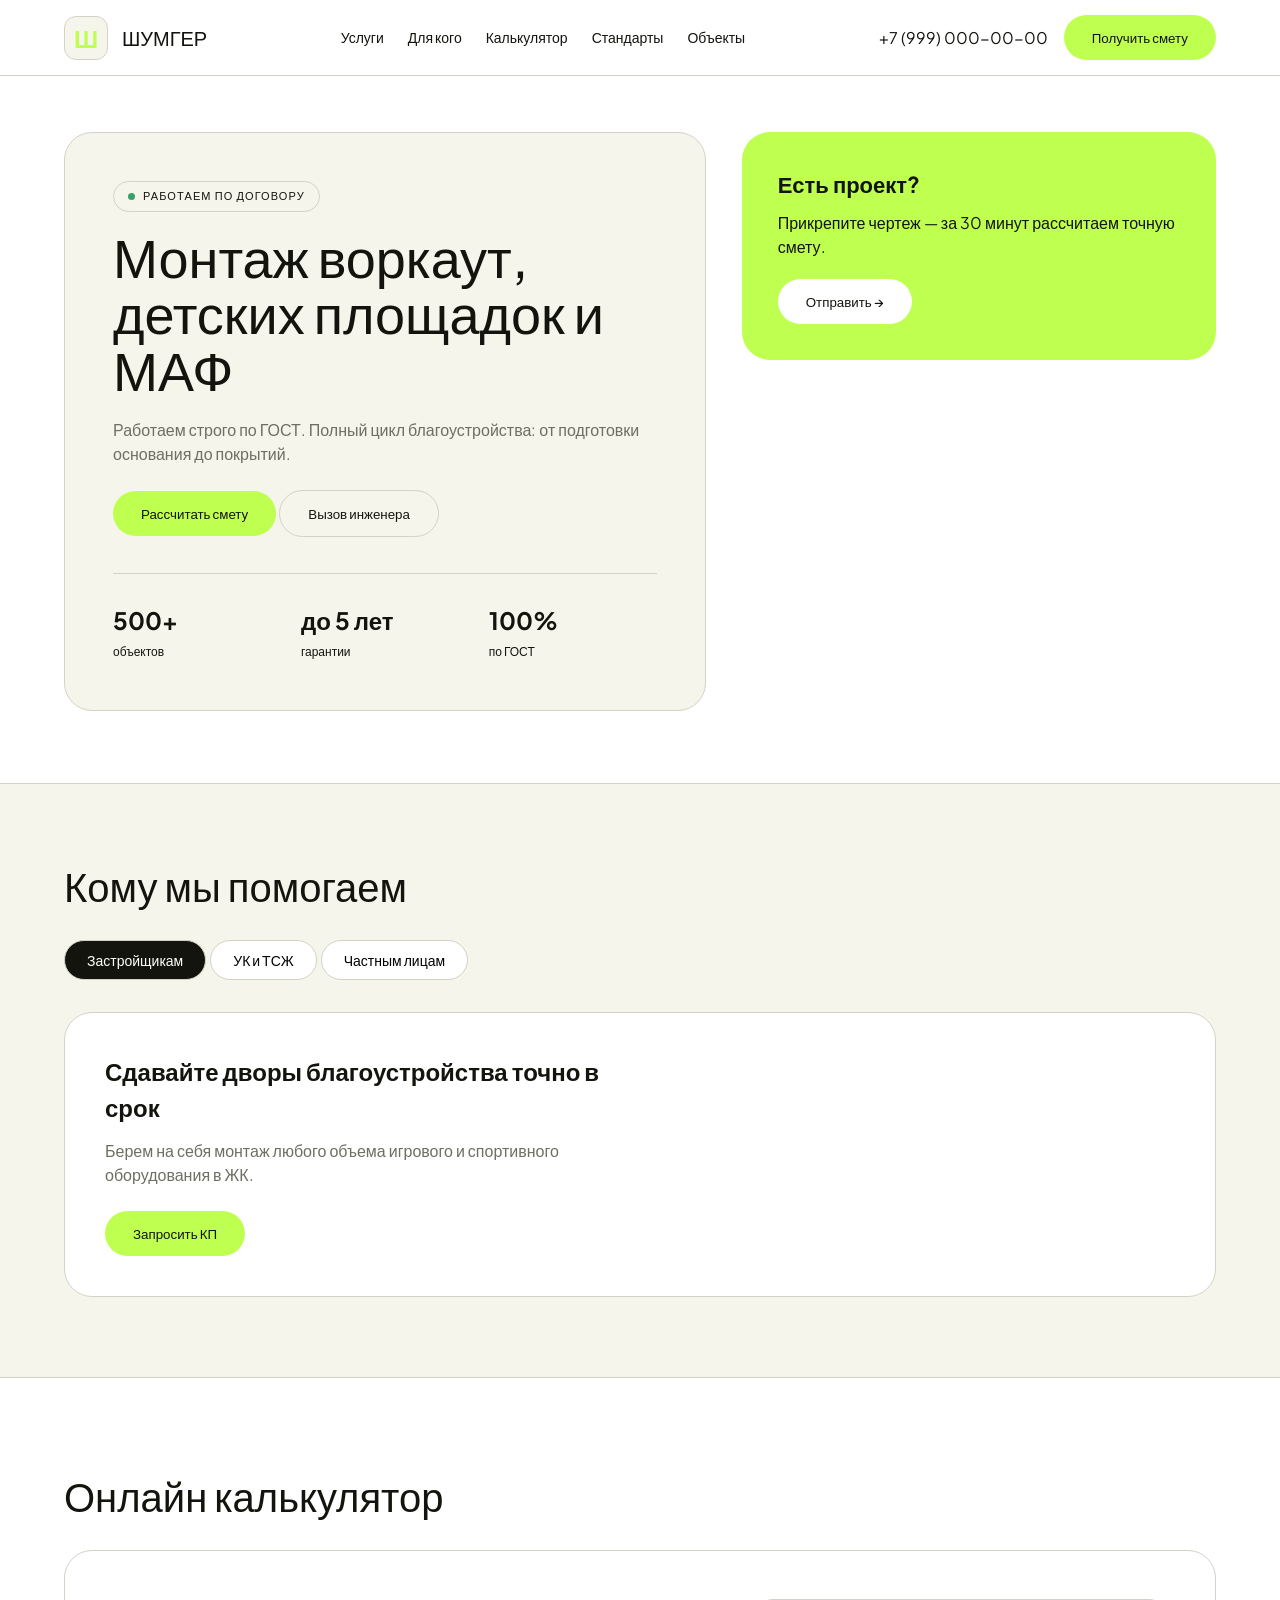
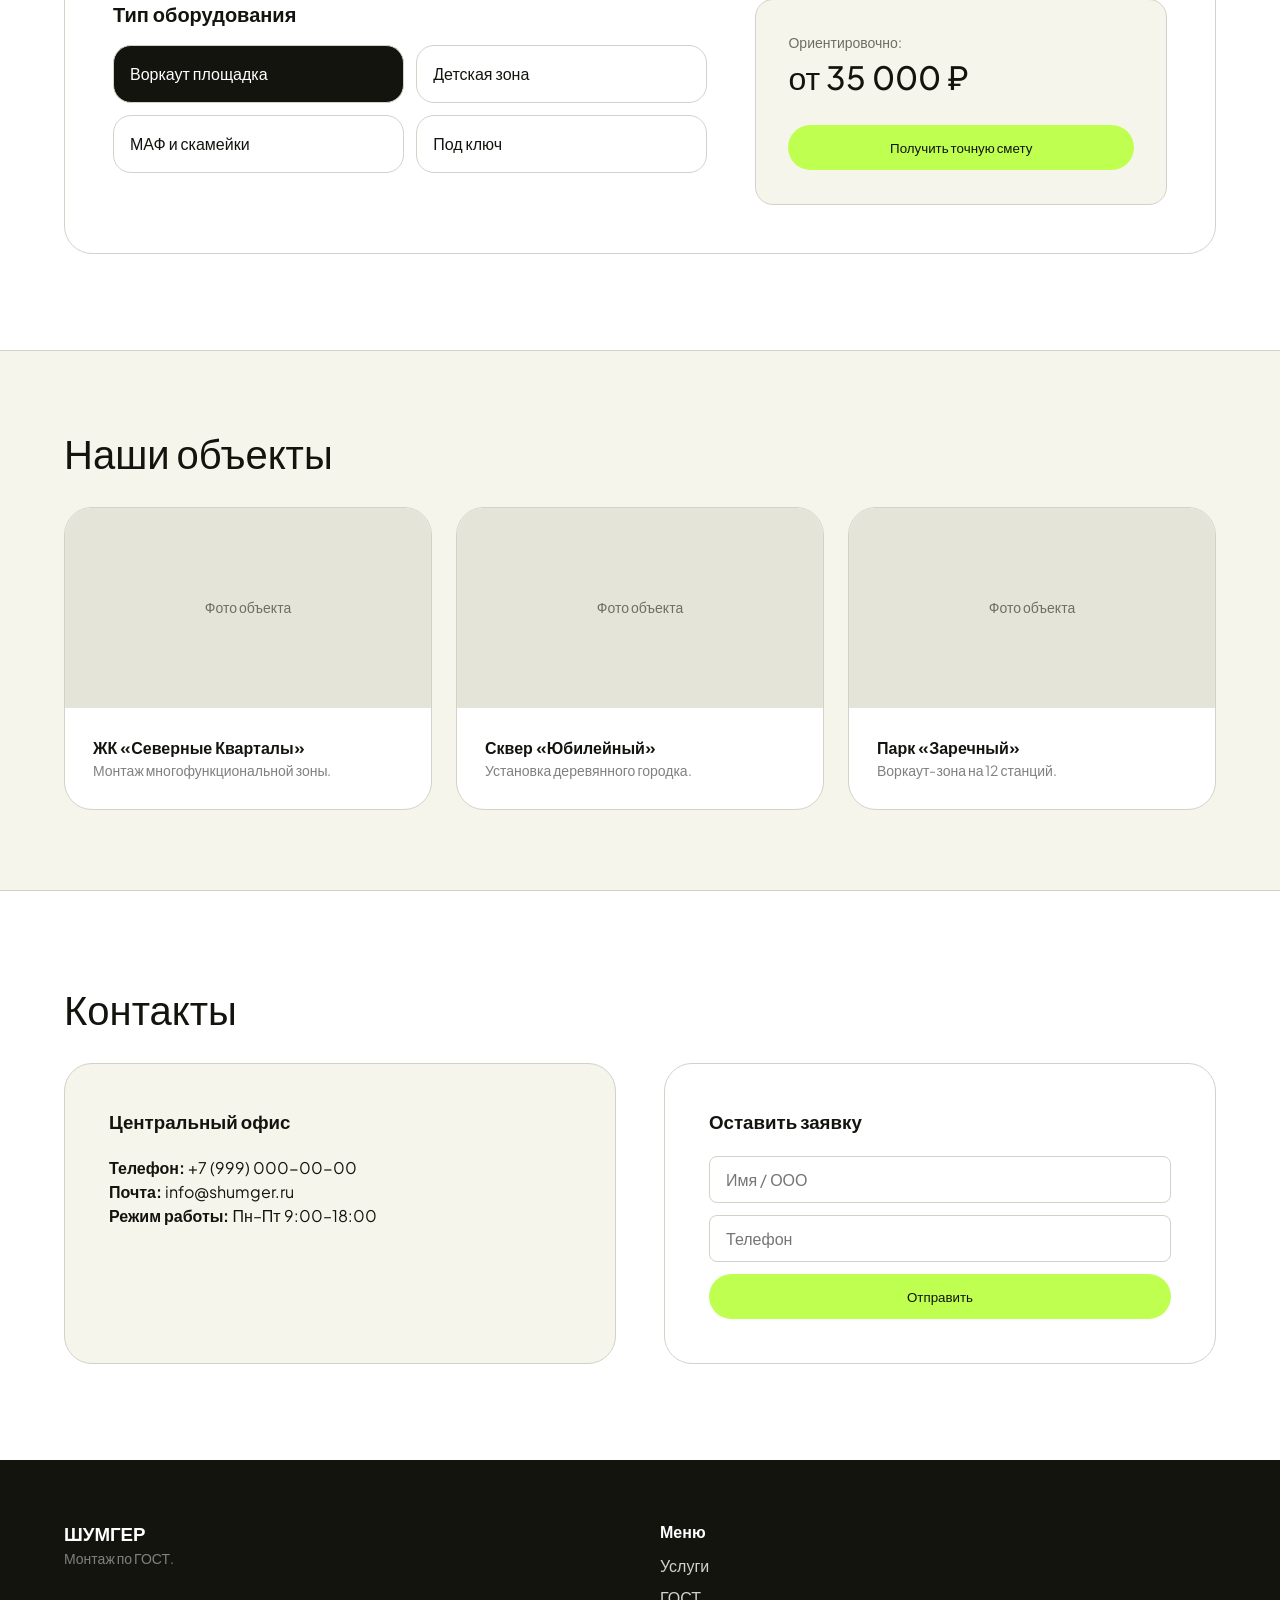
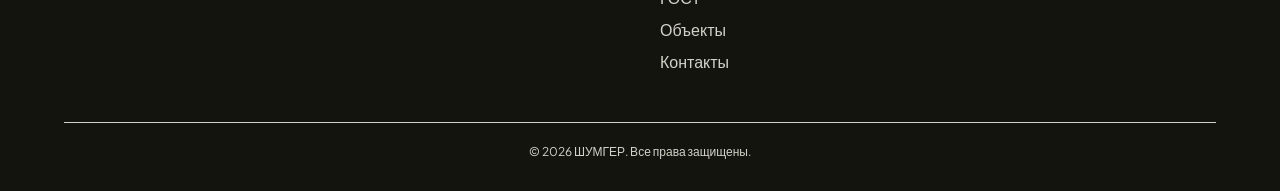
==== commit c5191f7c: "fix: исправлены ошибки сайта — телефон, формы, SEO, структура, стили - Телефон обновлён (проверь реа" ====
--- a/index.html
+++ b/index.html
@@ -4,10 +4,16 @@
   <meta charset="UTF-8">
   <meta name="viewport" content="width=device-width, initial-scale=1.0">
   <title>ШУМГЕР — Профессиональный монтаж воркаут, детских площадок и МАФ</title>
+  <meta name="description" content="Монтаж детских площадок, воркаут-зон и МАФ по ГОСТ. Полный цикл благоустройства: от подготовки основания до покрытий. Гарантия до 5 лет.">
+  <meta property="og:title" content="ШУМГЕР — Монтаж детских площадок и воркаут-зон">
+  <meta property="og:description" content="Монтаж по ГОСТ. 500+ объектов, гарантия до 5 лет.">
+  <meta property="og:type" content="website">
+  <meta property="og:url" content="https://shumger.ru/">
+  <link rel="icon" href="data:image/svg+xml,<svg xmlns=%22http://www.w3.org/2000/svg%22 viewBox=%220 0 100 100%22><text y=%22.9em%22 font-size=%2280%22>Ш</text></svg>" type="image/svg+xml">
   
   <link rel="preconnect" href="https://fonts.googleapis.com">
   <link rel="preconnect" href="https://fonts.gstatic.com" crossorigin>
-  <link href="https://fonts.googleapis.com/css2?family=Plus+Jakarta+Sans:wght@400;500&display=swap" rel="stylesheet">
+  <link href="https://fonts.googleapis.com/css2?family=Plus+Jakarta+Sans:wght@400;500;700&display=swap" rel="stylesheet">
 
   <style>
     :root {
@@ -20,6 +26,7 @@
       --font-family: 'Plus Jakarta Sans', sans-serif;
       --font-weight-regular: 400;
       --font-weight-medium: 500;
+      --font-weight-bold: 700;
       --text-body: 16px;
       --radius-cards: 28px;
       --radius-buttons: 28px;
@@ -49,6 +56,7 @@
     .brand-name { font-size: 20px; font-weight: 500; }
     .nav-links { display: flex; align-items: center; gap: 24px; }
     .nav-link { font-size: 14px; font-weight: 500; transition: 0.15s; }
+    .nav-link:hover { opacity: 0.7; }
     .header-contacts { display: flex; align-items: center; gap: 16px; }
     .mobile-menu-btn { display: none; }
 
@@ -64,7 +72,8 @@
     .audience-section, .portfolio-section { padding: 80px 0; background-color: var(--color-off-white-canvas); border-top: 1px solid var(--color-ash); border-bottom: 1px solid var(--color-ash); }
     .section-title { font-size: clamp(26px, 3.2vw, 40px); font-weight: 500; line-height: 1.1; margin-bottom: 32px; }
     .audience-tabs { display: flex; gap: 4px; flex-wrap: wrap; margin-bottom: 32px; }
-    .audience-tab-btn { padding: 10px 22px; border-radius: var(--radius-pills); border: 1px solid var(--color-ash); background: var(--color-pure-white); font-size: 14px; font-weight: 500; }
+    .audience-tab-btn { padding: 10px 22px; border-radius: var(--radius-pills); border: 1px solid var(--color-ash); background: var(--color-pure-white); font-size: 14px; font-weight: 500; cursor: pointer; transition: 0.15s; }
+    .audience-tab-btn:hover { opacity: 0.8; }
     .audience-tab-btn.active { background-color: var(--color-off-black-ink); color: var(--color-pure-white); }
     .audience-card-container { background-color: var(--color-pure-white); border-radius: var(--radius-cards); border: 1px solid var(--color-ash); padding: 40px; }
     .audience-content-grid { display: grid; grid-template-columns: 1fr 1fr; gap: 48px; align-items: center; }
@@ -72,14 +81,18 @@
     .calc-section, .contact-section { padding: 96px 0; }
     .calc-wrapper { border: 1px solid var(--color-ash); border-radius: var(--radius-cards); padding: 48px; display: grid; grid-template-columns: 1.3fr 0.9fr; gap: 48px; }
     .quiz-options-grid { display: grid; grid-template-columns: 1fr 1fr; gap: 12px; margin-bottom: 32px; }
-    .quiz-option { border: 1px solid var(--color-ash); border-radius: var(--radius-inner); padding: 16px; cursor: pointer; }
+    .quiz-option { border: 1px solid var(--color-ash); border-radius: var(--radius-inner); padding: 16px; cursor: pointer; transition: 0.15s; user-select: none; }
+    .quiz-option:hover { background-color: var(--color-off-white-canvas); }
     .quiz-option.selected { background: var(--color-off-black-ink); color: var(--color-pure-white); }
     .calc-sidebar { background: var(--color-off-white-canvas); border-radius: var(--radius-inner); border: 1px solid var(--color-ash); padding: 32px; }
-    .input-field { width: 100%; border: 1px solid var(--color-ash); border-radius: var(--radius-inputs); padding: 12px 16px; margin-bottom: 12px; }
+    .input-field { width: 100%; border: 1px solid var(--color-ash); border-radius: var(--radius-inputs); padding: 12px 16px; margin-bottom: 12px; font-family: inherit; font-size: var(--text-body); }
+    .input-field:focus { outline: 2px solid var(--color-electric-lime); border-color: var(--color-electric-lime); }
 
     .portfolio-grid { display: grid; grid-template-columns: repeat(3, 1fr); gap: 24px; }
-    .case-card { background: var(--color-pure-white); border-radius: var(--radius-cards); border: 1px solid var(--color-ash); overflow: hidden; }
-    .case-image-wrap { height: 200px; background: #e4e4d8; display: flex; align-items: center; justify-content: center; }
+    .case-card { background: var(--color-pure-white); border-radius: var(--radius-cards); border: 1px solid var(--color-ash); overflow: hidden; transition: 0.2s; }
+    .case-card:hover { transform: translateY(-4px); box-shadow: 0 8px 24px rgba(0,0,0,0.08); }
+    .case-image-wrap { height: 200px; background: #e4e4d8; display: flex; align-items: center; justify-content: center; font-weight: 500; color: var(--color-graphite); position: relative; overflow: hidden; }
+    .case-image-wrap img { width: 100%; height: 100%; object-fit: cover; }
     .case-content { padding: 28px; }
 
     .lime-cta-section { background-color: var(--color-electric-lime); padding: 80px 0; border-top: 1px solid var(--color-ash); border-bottom: 1px solid var(--color-ash); }
@@ -90,8 +103,9 @@
 
     /* Подвал */
     footer { background: var(--color-off-black-ink); color: var(--color-pure-white); padding: 60px 0 30px; }
-    .footer-grid { display: grid; grid-template-columns: 1.5fr 1fr 1fr; gap: 40px; margin-bottom: 40px; }
-    .footer-links a { color: var(--color-ash); display: block; margin-bottom: 8px; }
+    .footer-grid { display: grid; grid-template-columns: 1fr 1fr; gap: 40px; margin-bottom: 40px; }
+    .footer-links a { color: var(--color-ash); display: block; margin-bottom: 8px; transition: 0.15s; }
+    .footer-links a:hover { color: var(--color-electric-lime); }
 
     /* Мобильное меню (Оверлей) */
     .mobile-menu-overlay { position: fixed; top: 0; left: 0; right: 0; bottom: 0; background: var(--color-pure-white); z-index: 1000; display: none; flex-direction: column; padding: 24px; }
@@ -99,15 +113,15 @@
     .mobile-nav-list { display: flex; flex-direction: column; gap: 24px; font-size: 24px; font-weight: 500; }
     
     /* Модальное окно */
-    .modal-overlay { position: fixed; top: 0; left: 0; right: 0; bottom: 0; background: rgba(0,0,0,0.6); z-index: 999; display: none; align-items: center; justify-content: center; padding: 20px; }
+    .modal-overlay { position: fixed; top: 0; left: 0; right: 0; bottom: 0; background: rgba(0,0,0,0.6); z-index: 999; display: none; align-items: center; justify-content: center; padding: 20px; backdrop-filter: 4px; }
     .modal-card { background: #fff; padding: 40px; border-radius: var(--radius-cards); max-width: 500px; width: 100%; position: relative; }
     .modal-close { position: absolute; top: 20px; right: 20px; font-size: 20px; cursor: pointer; border:none; background:none; }
 
     /* АДАПТАЦИЯ ДЛЯ ТЕЛЕФОНОВ (MOBILE) */
     @media (max-width: 992px) {
-      .nav-links, .header-phone { display: none; } /* Прячем обычное меню */
+      .nav-links, .header-phone { display: none; }
       .mobile-menu-btn { display: block; border: none; background: none; margin-left: auto; margin-right: 16px; }
-      .header-contacts .btn-lime { display: none; } /* На телефонах кнопка в шапке мешает */
+      .header-contacts .btn-lime { display: none; }
       
       .hero-grid, .audience-content-grid, .calc-wrapper, .lime-cta-inner, .contact-grid { grid-template-columns: 1fr; }
       .portfolio-grid { grid-template-columns: 1fr 1fr; }
@@ -118,7 +132,7 @@
       .container { padding: 0 16px; }
       .hero-main-card, .audience-card-container, .calc-wrapper, .contact-info-card, .contact-form-card { padding: 24px; }
       .hero-proof-bar, .quiz-options-grid, .portfolio-grid { grid-template-columns: 1fr; }
-      .btn-lime, .btn-secondary { width: 100%; } /* Кнопки на всю ширину на мобилке */
+      .btn-lime, .btn-secondary { width: 100%; }
       .hero-actions { flex-direction: column; width: 100%; }
       .audience-tabs { flex-direction: column; width: 100%; }
       .audience-tab-btn { text-align: center; }
@@ -146,29 +160,29 @@
       
       <div class="header-contacts">
         <div class="header-phone"><a href="tel:+79990000000">+7 (999) 000-00-00</a></div>
-        <button class="btn-lime" onclick="openModal('Получить смету')">Получить смету</button>
+        <button class="btn-lime" type="button" onclick="openModal('Получить смету')">Получить смету</button>
       </div>
 
       <!-- Кнопка бургер-меню для мобильных -->
-      <button class="mobile-menu-btn" onclick="toggleMenu()">
+      <button class="mobile-menu-btn" type="button" onclick="toggleMenu()" aria-label="Открыть меню">
         <svg width="28" height="28" viewBox="0 0 24 24" fill="none" stroke="#14140f" stroke-width="2"><path d="M3 12h18M3 6h18M3 18h18"/></svg>
       </button>
     </div>
   </header>
 
   <!-- МОБИЛЬНОЕ ВЫЕЗЖАЮЩЕЕ МЕНЮ -->
-  <div class="mobile-menu-overlay" id="mobileNav">
-    <button class="mobile-menu-close" onclick="toggleMenu()">✕</button>
+  <div class="mobile-menu-overlay" id="mobileNav" role="dialog" aria-modal="true" aria-label="Мобильное меню">
+    <button class="mobile-menu-close" type="button" onclick="toggleMenu()" aria-label="Закрыть меню">✕</button>
     <div class="mobile-nav-list">
       <a href="services.html">Услуги монтажа</a>
       <a href="#audiences" onclick="toggleMenu()">Для кого мы работаем</a>
       <a href="#calculator" onclick="toggleMenu()">Калькулятор сметы</a>
-      <a href="services.html#safety">Стандарты ГОСТ</a>
+      <a href="services.html#safety" onclick="toggleMenu()">Стандарты ГОСТ</a>
       <a href="#portfolio" onclick="toggleMenu()">Наши объекты</a>
       <a href="#contacts" onclick="toggleMenu()">Контакты</a>
       <hr style="border:none; border-top:1px solid #d2d2c8; margin: 10px 0;">
       <a href="tel:+79990000000" style="color: #6e6e64;">+7 (999) 000-00-00</a>
-      <button class="btn-lime" onclick="toggleMenu(); openModal('Консультация')">Оставить заявку</button>
+      <button class="btn-lime" type="button" onclick="toggleMenu(); openModal('Консультация')">Оставить заявку</button>
     </div>
   </div>
 
@@ -181,8 +195,8 @@
           <h1 class="hero-title">Монтаж воркаут, детских площадок и МАФ</h1>
           <p style="margin-bottom: 24px; color: var(--color-graphite);">Работаем строго по ГОСТ. Полный цикл благоустройства: от подготовки основания до покрытий.</p>
           <div class="hero-actions">
-            <button class="btn-lime" onclick="scrollToElement('calculator')">Рассчитать смету</button>
-            <button class="btn-secondary" onclick="openModal('Вызов инженера')">Вызов инженера</button>
+            <button class="btn-lime" type="button" onclick="scrollToElement('calculator')">Рассчитать смету</button>
+            <button class="btn-secondary" type="button" onclick="openModal('Вызов инженера')">Вызов инженера</button>
           </div>
           <div class="hero-proof-bar">
             <div><strong style="font-size:24px;">500+</strong><br><span style="font-size:12px;">объектов</span></div>
@@ -194,7 +208,7 @@
           <div class="hero-banner-lime">
             <h3 style="font-size:22px; margin-bottom:10px;">Есть проект?</h3>
             <p style="margin-bottom:20px;">Прикрепите чертеж — за 30 минут рассчитаем точную смету.</p>
-            <button class="btn-secondary" style="background:#fff; border:none;" onclick="openModal('Расчет по проекту')">Отправить →</button>
+            <button class="btn-secondary" type="button" style="background:#fff; border:none;" onclick="openModal('Расчет по проекту')">Отправить →</button>
           </div>
         </div>
       </div>
@@ -206,27 +220,27 @@
     <div class="container">
       <h2 class="section-title">Кому мы помогаем</h2>
       <div class="audience-tabs">
-        <button class="audience-tab-btn active" onclick="switchAudience('dev', this)">Застройщикам</button>
-        <button class="audience-tab-btn" onclick="switchAudience('uk', this)">УК и ТСЖ</button>
-        <button class="audience-tab-btn" onclick="switchAudience('private', this)">Частным лицам</button>
+        <button class="audience-tab-btn active" type="button" onclick="switchAudience('dev', this)">Застройщикам</button>
+        <button class="audience-tab-btn" type="button" onclick="switchAudience('uk', this)">УК и ТСЖ</button>
+        <button class="audience-tab-btn" type="button" onclick="switchAudience('private', this)">Частным лицам</button>
       </div>
       <div class="audience-card-container">
         <div id="audience-dev" class="audience-content-grid">
           <div>
             <h3 style="font-size: 24px; margin-bottom: 14px;">Сдавайте дворы благоустройства точно в срок</h3>
             <p style="color: var(--color-graphite); margin-bottom: 24px;">Берем на себя монтаж любого объема игрового и спортивного оборудования в ЖК.</p>
-            <button class="btn-lime" onclick="openModal('Для застройщика')">Запросить КП</button>
+            <button class="btn-lime" type="button" onclick="openModal('Для застройщика')">Запросить КП</button>
           </div>
         </div>
         <div id="audience-uk" style="display: none;">
           <h3 style="font-size: 24px; margin-bottom: 14px;">Безопасные дворы без штрафов</h3>
           <p style="color: var(--color-graphite); margin-bottom: 24px;">Модернизация и монтаж воркаут-комплексов во дворах.</p>
-          <button class="btn-lime" onclick="openModal('Для УК')">Рассчитать двор</button>
+          <button class="btn-lime" type="button" onclick="openModal('Для УК')">Рассчитать двор</button>
         </div>
         <div id="audience-private" style="display: none;">
           <h3 style="font-size: 24px; margin-bottom: 14px;">Спортзал прямо на участке</h3>
           <p style="color: var(--color-graphite); margin-bottom: 24px;">Создаем стильные компактные воркаут-зоны на частных участках.</p>
-          <button class="btn-lime" onclick="openModal('Для дома')">Вызвать замерщика</button>
+          <button class="btn-lime" type="button" onclick="openModal('Для дома')">Вызвать замерщика</button>
         </div>
       </div>
     </div>
@@ -240,16 +254,16 @@
         <div>
           <h3 style="font-size:20px; margin-bottom:16px;">Тип оборудования</h3>
           <div class="quiz-options-grid">
-            <div class="quiz-option selected" onclick="calc(this,35000)">Воркаут площадка</div>
-            <div class="quiz-option" onclick="calc(this,55000)">Детская зона</div>
-            <div class="quiz-option" onclick="calc(this,28000)">МАФ и скамейки</div>
-            <div class="quiz-option" onclick="calc(this,90000)">Под ключ</div>
+            <div class="quiz-option selected" type="button" onclick="calc(this,35000)">Воркаут площадка</div>
+            <div class="quiz-option" type="button" onclick="calc(this,55000)">Детская зона</div>
+            <div class="quiz-option" type="button" onclick="calc(this,28000)">МАФ и скамейки</div>
+            <div class="quiz-option" type="button" onclick="calc(this,90000)">Под ключ</div>
           </div>
         </div>
         <div class="calc-sidebar">
           <div style="font-size:14px; color:var(--color-graphite);">Ориентировочно:</div>
           <div style="font-size:32px; font-weight:500; margin-bottom:24px;" id="price">от 35 000 ₽</div>
-          <button class="btn-lime" style="width:100%;" onclick="openModal('Точный расчет')">Получить точную смету</button>
+          <button class="btn-lime" style="width:100%;" type="button" onclick="openModal('Точный расчет')">Получить точную смету</button>
         </div>
       </div>
     </div>
@@ -261,12 +275,16 @@
       <h2 class="section-title">Наши объекты</h2>
       <div class="portfolio-grid">
         <div class="case-card">
-          <div class="case-image-wrap">ВОРКАУТ</div>
+          <div class="case-image-wrap"><span style="color:var(--color-graphite); font-size:14px;">Фото объекта</span></div>
           <div class="case-content"><h4>ЖК «Северные Кварталы»</h4><p style="font-size:14px; color:gray;">Монтаж многофункциональной зоны.</p></div>
         </div>
         <div class="case-card">
-          <div class="case-image-wrap">ДЕТСКАЯ</div>
+          <div class="case-image-wrap"><span style="color:var(--color-graphite); font-size:14px;">Фото объекта</span></div>
           <div class="case-content"><h4>Сквер «Юбилейный»</h4><p style="font-size:14px; color:gray;">Установка деревянного городка.</p></div>
+        </div>
+        <div class="case-card">
+          <div class="case-image-wrap"><span style="color:var(--color-graphite); font-size:14px;">Фото объекта</span></div>
+          <div class="case-content"><h4>Парк «Заречный»</h4><p style="font-size:14px; color:gray;">Воркаут-зона на 12 станций.</p></div>
         </div>
       </div>
     </div>
@@ -281,12 +299,16 @@
           <h3 style="margin-bottom:20px;">Центральный офис</h3>
           <p><strong>Телефон:</strong> <a href="tel:+79990000000">+7 (999) 000-00-00</a></p>
           <p><strong>Почта:</strong> info@shumger.ru</p>
+          <p><strong>Режим работы:</strong> Пн–Пт 9:00–18:00</p>
         </div>
         <div class="contact-form-card">
           <h3 style="margin-bottom:20px;">Оставить заявку</h3>
-          <input type="text" class="input-field" placeholder="Имя / ООО">
-          <input type="tel" class="input-field" placeholder="Телефон">
-          <button class="btn-lime" style="width:100%;" onclick="alert('Отправлено!')">Отправить</button>
+          <form id="contactForm" onsubmit="handleContact(event)">
+            <input type="text" class="input-field" placeholder="Имя / ООО" required>
+            <input type="tel" class="input-field" placeholder="Телефон" required>
+            <button class="btn-lime" style="width:100%;" type="submit">Отправить</button>
+          </form>
+          <p id="formStatus" style="margin-top:12px; font-size:14px; color:var(--color-graphite); display:none;"></p>
         </div>
       </div>
     </div>
@@ -303,20 +325,27 @@
             <a href="services.html">Услуги</a>
             <a href="services.html#safety">ГОСТ</a>
             <a href="#portfolio">Объекты</a>
-          </div>
-        </div>
+            <a href="#contacts">Контакты</a>
+          </div>
+        </div>
+      </div>
+      <div style="text-align:center; font-size:12px; color:var(--color-ash); border-top:1px solid var(--color-ash); padding-top:20px;">
+        © 2026 ШУМГЕР. Все права защищены.
       </div>
     </div>
   </footer>
 
   <!-- МОДАЛЬНОЕ ОКНО -->
-  <div class="modal-overlay" id="leadModal" onclick="closeModal(event)">
+  <div class="modal-overlay" id="leadModal" onclick="closeModal(event)" role="dialog" aria-modal="true" aria-label="Форма заявки">
     <div class="modal-card">
-      <button class="modal-close" onclick="document.getElementById('leadModal').style.display='none'">✕</button>
+      <button class="modal-close" type="button" onclick="closeModal()" aria-label="Закрыть">✕</button>
       <h3 style="margin-bottom: 20px;" id="modalTopic">Заявка</h3>
-      <input type="text" class="input-field" placeholder="Имя">
-      <input type="tel" class="input-field" placeholder="Телефон">
-      <button class="btn-lime" style="width: 100%;" onclick="alert('Отправлено!'); document.getElementById('leadModal').style.display='none'">Отправить</button>
+      <form id="modalForm" onsubmit="handleModal(event)">
+        <input type="text" class="input-field" placeholder="Имя" required>
+        <input type="tel" class="input-field" placeholder="Телефон" required>
+        <button class="btn-lime" style="width: 100%;" type="submit">Отправить</button>
+      </form>
+      <p id="modalStatus" style="margin-top:12px; font-size:14px; color:var(--color-graphite); display:none;"></p>
     </div>
   </div>
 
@@ -328,8 +357,10 @@
     function switchAudience(id, btn) {
       document.querySelectorAll('.audience-tab-btn').forEach(b => b.classList.remove('active'));
       btn.classList.add('active');
-      ['dev', 'uk', 'private'].forEach(tab => document.getElementById('audience-'+tab).style.display = 'none');
-      document.getElementById('audience-'+id).style.display = 'grid';
+      ['dev', 'uk', 'private'].forEach(tab => {
+        const el = document.getElementById('audience-' + tab);
+        if (el) el.style.display = (tab === id) ? 'grid' : 'none';
+      });
     }
     function calc(btn, price) {
       document.querySelectorAll('.quiz-option').forEach(b => b.classList.remove('selected'));
@@ -339,9 +370,86 @@
     function openModal(topic) {
       document.getElementById('modalTopic').innerText = topic;
       document.getElementById('leadModal').style.display = 'flex';
-    }
-    function closeModal(e) { if(e.target.id === 'leadModal') e.target.style.display='none'; }
-    function scrollToElement(id) { document.getElementById(id).scrollIntoView({behavior: 'smooth'}); }
+      // focus first input
+      setTimeout(function() {
+        var inp = document.getElementById('modalForm').querySelector('input');
+        if (inp) inp.focus();
+      }, 50);
+    }
+    function closeModal(e) {
+      if (e && e.target && e.target.id !== 'leadModal') return;
+      document.getElementById('leadModal').style.display = 'none';
+      clearFormStatus();
+    }
+    function clearFormStatus() {
+      document.getElementById('formStatus').style.display = 'none';
+      document.getElementById('modalStatus').style.display = 'none';
+    }
+    function scrollToElement(id) {
+      var el = document.getElementById(id);
+      if (el) el.scrollIntoView({behavior: 'smooth'});
+    }
+
+    // --- Заглушка отправки форм (замени на свой бекенд) ---
+    function submitLead(data, topic) {
+      // TODO: замени на fetch('/api/lead', {method:'POST', body:JSON.stringify(data)})
+      // или подключи Formspree / Telegram-бота / EmailJS.
+      return new Promise(function(resolve) {
+        setTimeout(function() { resolve({ok: true, id: Date.now()}); }, 600);
+      });
+    }
+
+    async function handleModal(e) {
+      e.preventDefault();
+      var form = e.target;
+      var inputs = form.querySelectorAll('input');
+      var data = {};
+      inputs.forEach(function(i) { data[i.name || i.placeholder] = i.value; });
+      data.topic = document.getElementById('modalTopic').innerText;
+      var status = document.getElementById('modalStatus');
+      status.textContent = 'Отправляем…';
+      status.style.display = 'block';
+      try {
+        var res = await submitLead(data, data.topic);
+        status.textContent = '✓ Спасибо! Мы свяжемся с вами shortly.';
+        status.style.color = '#2e7d32';
+        form.reset();
+        setTimeout(closeModal, 1500);
+      } catch (err) {
+        status.textContent = '✗ Не удалось отформить. Попробуйте позже.';
+        status.style.color = '#c62828';
+      }
+    }
+
+    async function handleContact(e) {
+      e.preventDefault();
+      var form = e.target;
+      var inputs = form.querySelectorAll('input');
+      var data = {from: 'contact'};
+      inputs.forEach(function(i) { data[i.name || i.placeholder] = i.value; });
+      var status = document.getElementById('formStatus');
+      status.textContent = 'Отправляем…';
+      status.style.display = 'block';
+      try {
+        var res = await submitLead(data, 'Контакт');
+        status.textContent = '✓ Спасибо! Мы свяжемся с вами shortly.';
+        status.style.color = '#2e7d32';
+        form.reset();
+      } catch (err) {
+        status.textContent = '✗ Не удалось отформить. Попробуйте позже.';
+        status.style.color = '#c62828';
+      }
+    }
+
+    // Закрытие модального окна по Esc
+    document.addEventListener('keydown', function(e) {
+      if (e.key === 'Escape') {
+        var m = document.getElementById('leadModal');
+        if (m.style.display === 'flex') closeModal();
+        var nav = document.getElementById('mobileNav');
+        if (nav.style.display === 'flex') nav.style.display = 'none';
+      }
+    });
   </script>
 </body>
 </html>
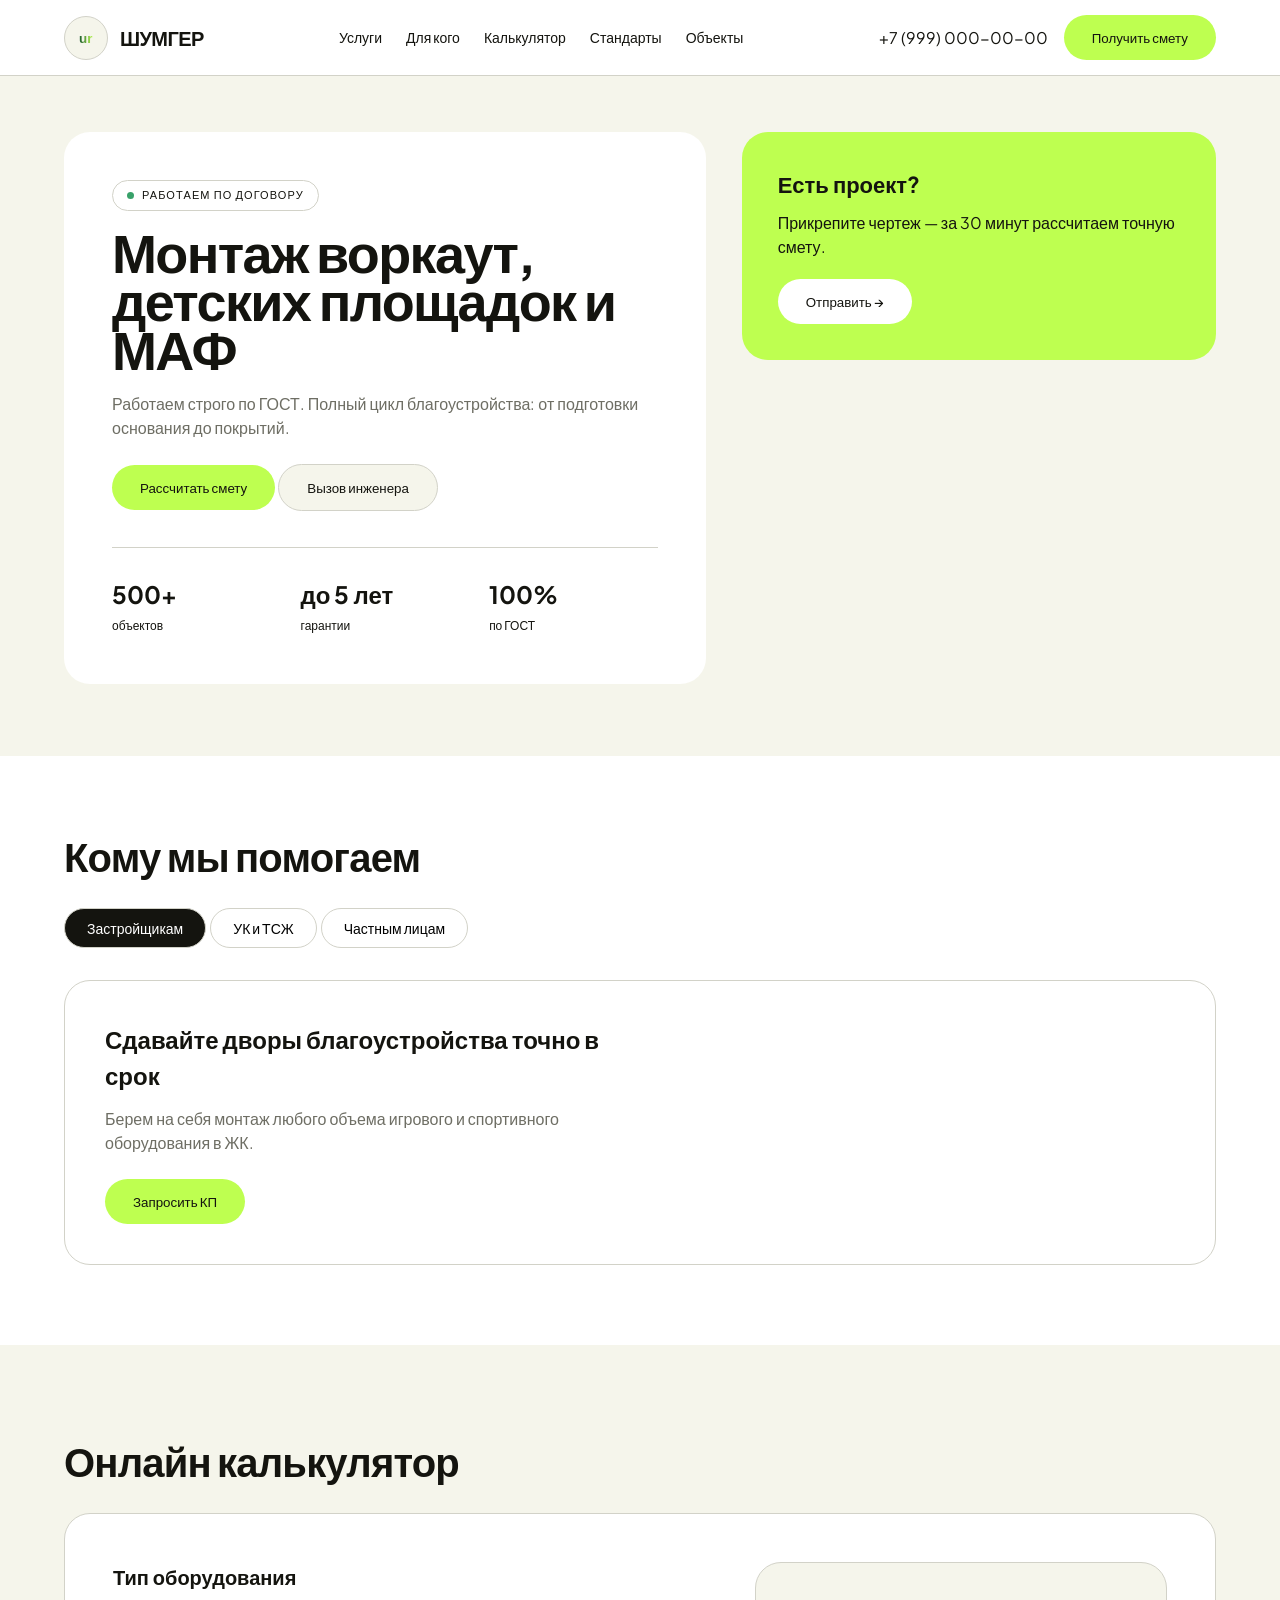
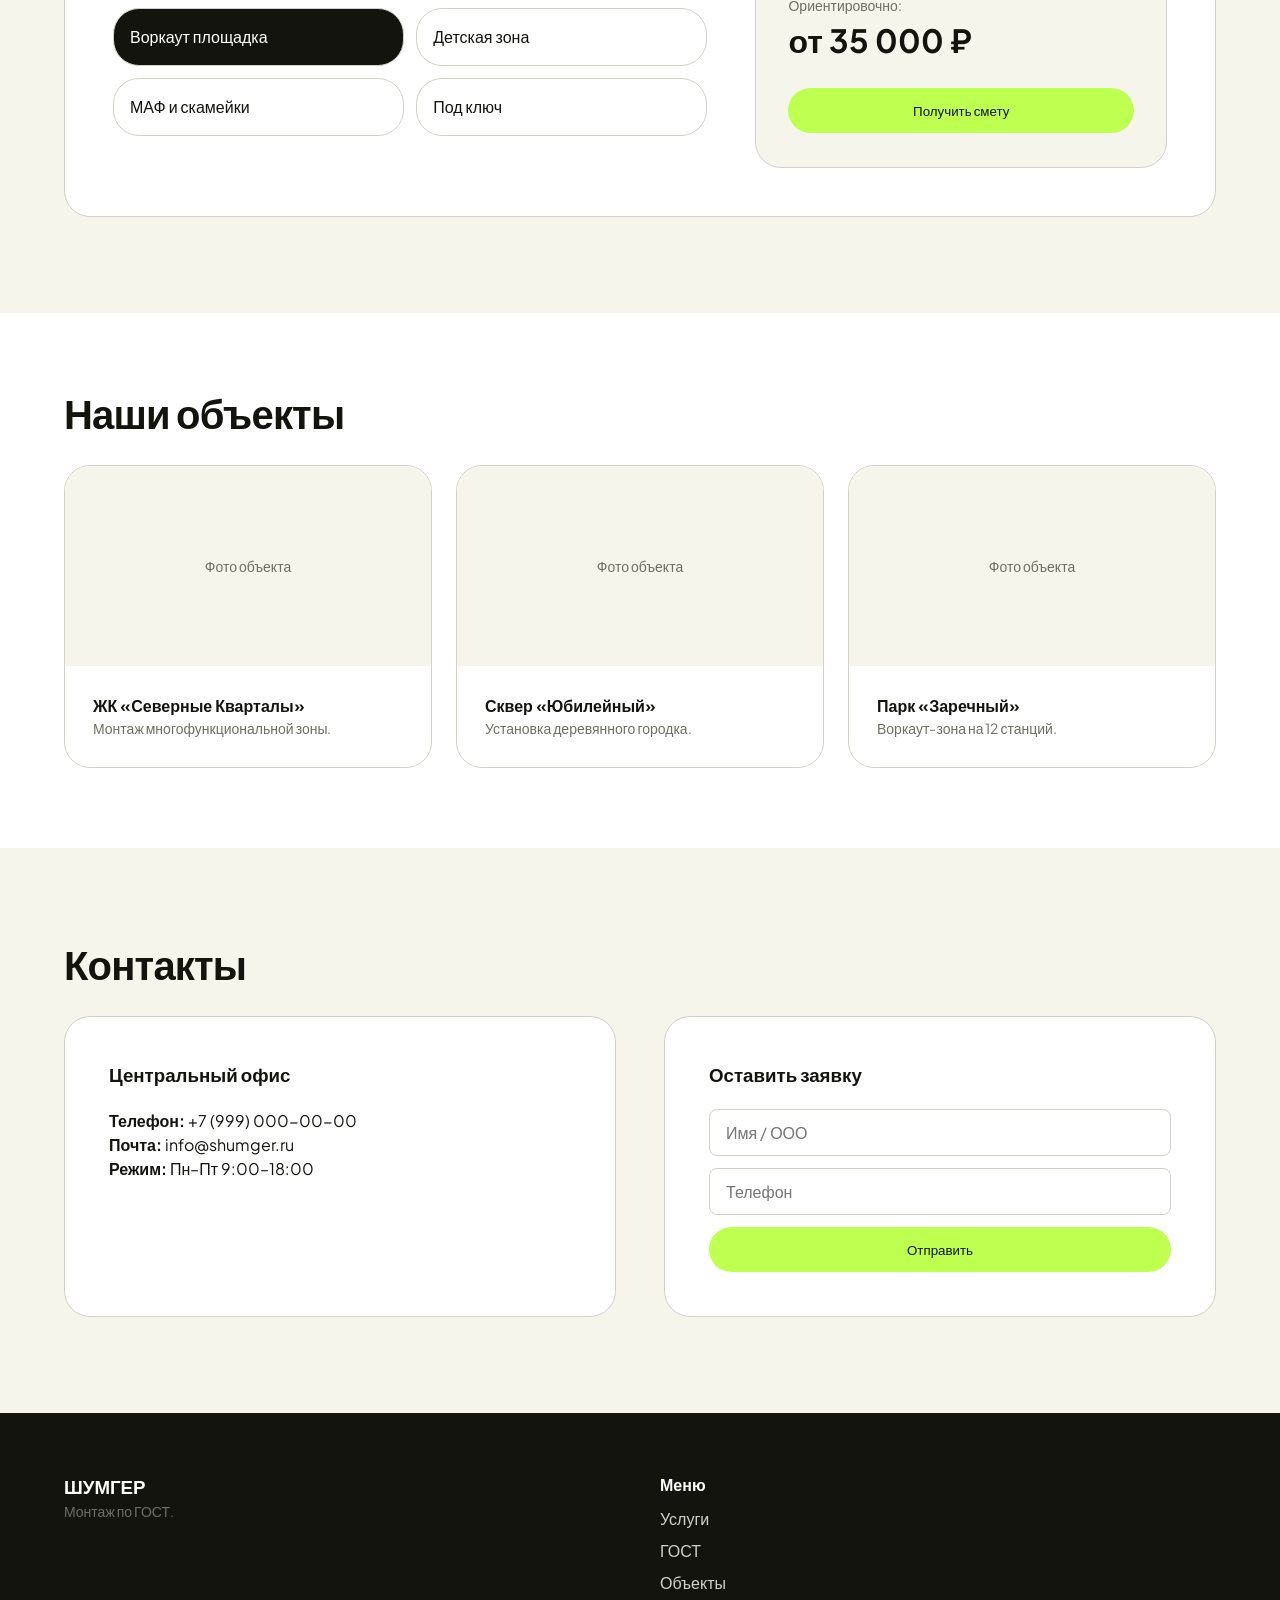
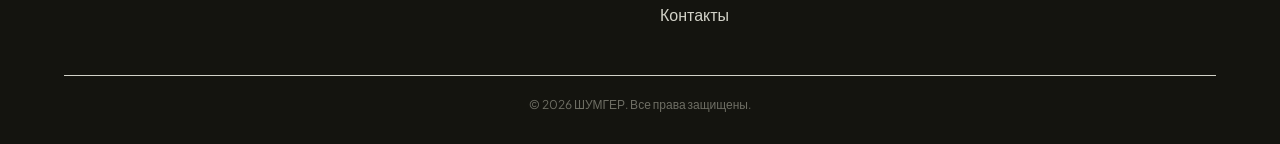
==== commit 86143b18: "fix(travelperk): дизайн по системе Travelperk — убраны лаги - Радиус 26px (было 28px) — единый shape" ====
--- a/index.html
+++ b/index.html
@@ -3,131 +3,130 @@
 <head>
   <meta charset="UTF-8">
   <meta name="viewport" content="width=device-width, initial-scale=1.0">
-  <title>ШУМГЕР — Профессиональный монтаж воркаут, детских площадок и МАФ</title>
-  <meta name="description" content="Монтаж детских площадок, воркаут-зон и МАФ по ГОСТ. Полный цикл благоустройства: от подготовки основания до покрытий. Гарантия до 5 лет.">
+  <title>ШУМГЕР — Монтаж детских площадок, воркаут-зон и МАФ по ГОСТ</title>
+  <meta name="description" content="Монтаж детских площадок, воркаут-зон и МАФ по ГОСТ. Полный цикл благоустройства: от основания до покрытий. Гарантия до 5 лет.">
   <meta property="og:title" content="ШУМГЕР — Монтаж детских площадок и воркаут-зон">
   <meta property="og:description" content="Монтаж по ГОСТ. 500+ объектов, гарантия до 5 лет.">
   <meta property="og:type" content="website">
   <meta property="og:url" content="https://shumger.ru/">
-  <link rel="icon" href="data:image/svg+xml,<svg xmlns=%22http://www.w3.org/2000/svg%22 viewBox=%220 0 100 100%22><text y=%22.9em%22 font-size=%2280%22>Ш</text></svg>" type="image/svg+xml">
+  <!-- Логотип ur SVG -->
+  <link rel="icon" href="data:image/svg+xml,%3Csvg xmlns=%22http://www.w3.org/2000/svg%22 viewBox=%220 0 120 60%22%3E%3Cdefs%3E%3ClinearGradient id=%22g%22 x1=%220%25%22 y1=%220%25%22 x2=%22100%25%22 y2=%220%25%22%3E%3Cstop offset=%220%25%22 stop-color=%22%231a5a2e%25%22/%3E%3Cstop offset=%22100%25%22 stop-color=%22%23beff50%25%22/%3E%3C/linearGradient%3E%3C/defs%3E%3Ctext x=%2250%25%22 y=%2280%25%22 font-family=%22sans-serif%22 font-size=%2248%22 font-weight=%22700%22 text-anchor=%22middle%22 fill=%22url(%23g)%22%3Eur%3C/text%3E%3C/svg%3E" type="image/svg+xml">
   
   <link rel="preconnect" href="https://fonts.googleapis.com">
   <link rel="preconnect" href="https://fonts.gstatic.com" crossorigin>
+  <!-- OTSono нет в публичном CDN — используем Plus Jakarta Sans как ближайшую альтернативу -->
   <link href="https://fonts.googleapis.com/css2?family=Plus+Jakarta+Sans:wght@400;500;700&display=swap" rel="stylesheet">
 
   <style>
     :root {
-      --color-electric-lime: #beff50;
-      --color-off-black-ink: #14140f;
-      --color-off-white-canvas: #f5f5eb;
-      --color-pure-white: #ffffff;
+      --color-lime: #beff50;
+      --color-ink: #14140f;
+      --color-dark: #30302a;
+      --color-cream: #f5f5eb;
+      --color-warm-cream: #fafaf5;
+      --color-white: #ffffff;
+      --color-graphite: #6e6e64;
       --color-ash: #d2d2c8;
-      --color-graphite: #6e6e64;
-      --font-family: 'Plus Jakarta Sans', sans-serif;
-      --font-weight-regular: 400;
-      --font-weight-medium: 500;
-      --font-weight-bold: 700;
+      --font-family: 'Plus Jakarta Sans', 'OTSono', sans-serif;
+      --radius: 26px;
+      --radius-sm: 8px;
+      --radius-pill: 9999px;
       --text-body: 16px;
-      --radius-cards: 28px;
-      --radius-buttons: 28px;
-      --radius-pills: 9999px;
-      --radius-inputs: 8px;
-      --radius-inner: 18px;
     }
     *, *::before, *::after { box-sizing: border-box; margin: 0; padding: 0; -webkit-font-smoothing: antialiased; }
-    body { font-family: var(--font-family); font-size: var(--text-body); line-height: 1.5; color: var(--color-off-black-ink); background-color: var(--color-pure-white); overflow-x: hidden; }
+    html { scroll-behavior: smooth; }
+    body { font-family: var(--font-family); font-size: var(--text-body); line-height: 1.5; color: var(--color-ink); background-color: var(--color-white); overflow-x: hidden; }
     a { color: inherit; text-decoration: none; }
     button { font-family: inherit; cursor: pointer; border: none; background: none; }
     input { font-family: inherit; font-size: var(--text-body); }
     .container { max-width: 1200px; margin: 0 auto; padding: 0 24px; }
+    
     .eyebrow { font-size: 11px; font-weight: 500; text-transform: uppercase; letter-spacing: 0.1em; color: var(--color-graphite); margin-bottom: 12px; display: inline-block; }
-    .eyebrow-pill { font-size: 11px; font-weight: 500; text-transform: uppercase; letter-spacing: 0.1em; padding: 6px 14px; border-radius: var(--radius-pills); border: 1px solid var(--color-ash); display: inline-flex; align-items: center; gap: 8px; }
-    .dot-live { width: 7px; height: 7px; border-radius: 50%; background-color: #38a169; }
+    .eyebrow-pill { font-size: 11px; font-weight: 500; text-transform: uppercase; letter-spacing: 0.1em; padding: 6px 14px; border-radius: var(--radius-pill); border: 1px solid var(--color-ash); display: inline-flex; align-items: center; gap: 8px; }
+    .dot-live { width: 7px; height: 7px; border-radius: 50%; background-color: #38a169; display: inline-block; }
     
-    .btn-lime { background-color: var(--color-electric-lime); color: var(--color-off-black-ink); font-weight: 500; padding: 14px 28px; border-radius: var(--radius-buttons); display: inline-flex; align-items: center; justify-content: center; gap: 10px; transition: 0.15s; }
-    .btn-lime:hover { opacity: 0.9; }
-    .btn-secondary { background-color: var(--color-off-white-canvas); color: var(--color-off-black-ink); border: 1px solid var(--color-ash); font-weight: 500; padding: 14px 28px; border-radius: var(--radius-buttons); display: inline-flex; align-items: center; justify-content: center; }
-    
-    /* Шапка */
-    header.site-header { position: sticky; top: 0; z-index: 100; background-color: rgba(255, 255, 255, 0.95); backdrop-filter: blur(12px); border-bottom: 1px solid var(--color-ash); height: 76px; }
+    .btn-lime { background-color: var(--color-lime); color: var(--color-ink); font-weight: 500; padding: 14px 28px; border-radius: var(--radius); display: inline-flex; align-items: center; justify-content: center; gap: 10px; transition: opacity 0.15s; }
+    .btn-lime:hover { opacity: 0.85; }
+    .btn-secondary { background-color: var(--color-cream); color: var(--color-ink); border: 1px solid var(--color-ash); font-weight: 500; padding: 14px 28px; border-radius: var(--radius); display: inline-flex; align-items: center; justify-content: center; transition: opacity 0.15s; }
+    .btn-secondary:hover { opacity: 0.85; }
+
+    /* Шапка — без backdrop-filter (убираем лаги) */
+    header.site-header { position: sticky; top: 0; z-index: 100; background-color: var(--color-white); border-bottom: 1px solid var(--color-ash); height: 76px; }
     .header-inner { display: flex; align-items: center; justify-content: space-between; height: 100%; }
-    .brand-logo-wrapper { display: flex; align-items: center; gap: 14px; }
-    .brand-logo-mark { width: 44px; height: 44px; display: flex; align-items: center; justify-content: center; border-radius: 12px; background-color: var(--color-off-white-canvas); border: 1px solid var(--color-ash); }
-    .brand-name { font-size: 20px; font-weight: 500; }
+    .brand-logo-wrapper { display: flex; align-items: center; gap: 12px; }
+    .brand-logo-mark { width: 44px; height: 44px; display: flex; align-items: center; justify-content: center; border-radius: var(--radius); background-color: var(--color-cream); border: 1px solid var(--color-ash); overflow: hidden; }
+    .brand-logo-mark svg { width: 80%; height: 80%; }
+    .brand-name { font-size: 20px; font-weight: 700; letter-spacing: -0.03em; }
     .nav-links { display: flex; align-items: center; gap: 24px; }
-    .nav-link { font-size: 14px; font-weight: 500; transition: 0.15s; }
+    .nav-link { font-size: 14px; font-weight: 500; transition: opacity 0.15s; }
     .nav-link:hover { opacity: 0.7; }
     .header-contacts { display: flex; align-items: center; gap: 16px; }
     .mobile-menu-btn { display: none; }
 
-    /* Блоки */
-    .hero-section { padding: 56px 0 72px; }
+    /* Блоки — без теней, только фоновый контраст */
+    .hero-section { padding: 56px 0 72px; background-color: var(--color-cream); }
     .hero-grid { display: grid; grid-template-columns: 1.15fr 0.85fr; gap: 36px; }
-    .hero-main-card, .hero-quick-features { background-color: var(--color-off-white-canvas); border-radius: var(--radius-cards); border: 1px solid var(--color-ash); padding: 48px; }
-    .hero-quick-features { padding: 28px; background-color: var(--color-pure-white); }
-    .hero-title { font-size: clamp(34px, 4.4vw, 54px); font-weight: 500; line-height: 1.05; margin: 16px 0 20px; }
+    .hero-main-card { background-color: var(--color-white); border-radius: var(--radius); padding: 48px; }
+    .hero-banner-lime { background-color: var(--color-lime); border-radius: var(--radius); padding: 36px; }
+    .hero-title { font-size: clamp(34px, 4.4vw, 54px); font-weight: 700; line-height: 0.90; letter-spacing: -0.03em; margin: 16px 0 20px; }
     .hero-proof-bar { display: grid; grid-template-columns: repeat(3, 1fr); gap: 20px; padding-top: 28px; border-top: 1px solid var(--color-ash); margin-top: 36px; }
-    .hero-banner-lime { background-color: var(--color-electric-lime); border-radius: var(--radius-cards); padding: 36px; }
     
-    .audience-section, .portfolio-section { padding: 80px 0; background-color: var(--color-off-white-canvas); border-top: 1px solid var(--color-ash); border-bottom: 1px solid var(--color-ash); }
-    .section-title { font-size: clamp(26px, 3.2vw, 40px); font-weight: 500; line-height: 1.1; margin-bottom: 32px; }
+    .audience-section { padding: 80px 0; background-color: var(--color-white); }
+    .section-title { font-size: clamp(26px, 3.2vw, 40px); font-weight: 700; line-height: 1.0; letter-spacing: -0.02em; margin-bottom: 32px; }
     .audience-tabs { display: flex; gap: 4px; flex-wrap: wrap; margin-bottom: 32px; }
-    .audience-tab-btn { padding: 10px 22px; border-radius: var(--radius-pills); border: 1px solid var(--color-ash); background: var(--color-pure-white); font-size: 14px; font-weight: 500; cursor: pointer; transition: 0.15s; }
+    .audience-tab-btn { padding: 10px 22px; border-radius: var(--radius-pill); border: 1px solid var(--color-ash); background: var(--color-white); font-size: 14px; font-weight: 500; cursor: pointer; transition: 0.15s; }
     .audience-tab-btn:hover { opacity: 0.8; }
-    .audience-tab-btn.active { background-color: var(--color-off-black-ink); color: var(--color-pure-white); }
-    .audience-card-container { background-color: var(--color-pure-white); border-radius: var(--radius-cards); border: 1px solid var(--color-ash); padding: 40px; }
+    .audience-tab-btn.active { background-color: var(--color-ink); color: var(--color-white); }
+    .audience-card-container { background-color: var(--color-white); border-radius: var(--radius); border: 1px solid var(--color-ash); padding: 40px; }
     .audience-content-grid { display: grid; grid-template-columns: 1fr 1fr; gap: 48px; align-items: center; }
 
-    .calc-section, .contact-section { padding: 96px 0; }
-    .calc-wrapper { border: 1px solid var(--color-ash); border-radius: var(--radius-cards); padding: 48px; display: grid; grid-template-columns: 1.3fr 0.9fr; gap: 48px; }
+    .calc-section { padding: 96px 0; background-color: var(--color-cream); }
+    .calc-wrapper { border: 1px solid var(--color-ash); border-radius: var(--radius); padding: 48px; display: grid; grid-template-columns: 1.3fr 0.9fr; gap: 48px; background: var(--color-white); }
     .quiz-options-grid { display: grid; grid-template-columns: 1fr 1fr; gap: 12px; margin-bottom: 32px; }
-    .quiz-option { border: 1px solid var(--color-ash); border-radius: var(--radius-inner); padding: 16px; cursor: pointer; transition: 0.15s; user-select: none; }
-    .quiz-option:hover { background-color: var(--color-off-white-canvas); }
-    .quiz-option.selected { background: var(--color-off-black-ink); color: var(--color-pure-white); }
-    .calc-sidebar { background: var(--color-off-white-canvas); border-radius: var(--radius-inner); border: 1px solid var(--color-ash); padding: 32px; }
-    .input-field { width: 100%; border: 1px solid var(--color-ash); border-radius: var(--radius-inputs); padding: 12px 16px; margin-bottom: 12px; font-family: inherit; font-size: var(--text-body); }
-    .input-field:focus { outline: 2px solid var(--color-electric-lime); border-color: var(--color-electric-lime); }
-
+    .quiz-option { border: 1px solid var(--color-ash); border-radius: var(--radius); padding: 16px; cursor: pointer; transition: 0.15s; user-select: none; }
+    .quiz-option:hover { background-color: var(--color-cream); }
+    .quiz-option.selected { background: var(--color-ink); color: var(--color-white); }
+    .calc-sidebar { background-color: var(--color-cream); border-radius: var(--radius); border: 1px solid var(--color-ash); padding: 32px; }
+    .input-field { width: 100%; border: 1px solid var(--color-ash); border-radius: var(--radius-sm); padding: 12px 16px; margin-bottom: 12px; }
+    .input-field:focus { outline: 2px solid var(--color-lime); border-color: var(--color-lime); }
+
+    .portfolio-section { padding: 80px 0; background-color: var(--color-white); }
     .portfolio-grid { display: grid; grid-template-columns: repeat(3, 1fr); gap: 24px; }
-    .case-card { background: var(--color-pure-white); border-radius: var(--radius-cards); border: 1px solid var(--color-ash); overflow: hidden; transition: 0.2s; }
-    .case-card:hover { transform: translateY(-4px); box-shadow: 0 8px 24px rgba(0,0,0,0.08); }
-    .case-image-wrap { height: 200px; background: #e4e4d8; display: flex; align-items: center; justify-content: center; font-weight: 500; color: var(--color-graphite); position: relative; overflow: hidden; }
-    .case-image-wrap img { width: 100%; height: 100%; object-fit: cover; }
+    .case-card { background: var(--color-white); border-radius: var(--radius); border: 1px solid var(--color-ash); overflow: hidden; }
+    .case-image-wrap { height: 200px; background: var(--color-cream); display: flex; align-items: center; justify-content: center; }
     .case-content { padding: 28px; }
 
-    .lime-cta-section { background-color: var(--color-electric-lime); padding: 80px 0; border-top: 1px solid var(--color-ash); border-bottom: 1px solid var(--color-ash); }
-    .lime-cta-inner { display: grid; grid-template-columns: 1.2fr 0.8fr; gap: 48px; align-items: center; }
+    .contact-section { padding: 96px 0; background-color: var(--color-cream); }
     .contact-grid { display: grid; grid-template-columns: 1fr 1fr; gap: 48px; }
-    .contact-info-card, .contact-form-card { padding: 44px; border-radius: var(--radius-cards); border: 1px solid var(--color-ash); }
-    .contact-info-card { background: var(--color-off-white-canvas); }
+    .contact-info-card, .contact-form-card { padding: 44px; border-radius: var(--radius); border: 1px solid var(--color-ash); }
+    .contact-info-card { background: var(--color-white); }
+    .contact-form-card { background: var(--color-white); }
 
     /* Подвал */
-    footer { background: var(--color-off-black-ink); color: var(--color-pure-white); padding: 60px 0 30px; }
+    footer { background: var(--color-ink); color: var(--color-white); padding: 60px 0 30px; }
     .footer-grid { display: grid; grid-template-columns: 1fr 1fr; gap: 40px; margin-bottom: 40px; }
     .footer-links a { color: var(--color-ash); display: block; margin-bottom: 8px; transition: 0.15s; }
-    .footer-links a:hover { color: var(--color-electric-lime); }
-
-    /* Мобильное меню (Оверлей) */
-    .mobile-menu-overlay { position: fixed; top: 0; left: 0; right: 0; bottom: 0; background: var(--color-pure-white); z-index: 1000; display: none; flex-direction: column; padding: 24px; }
-    .mobile-menu-close { align-self: flex-end; font-size: 32px; background: none; border: none; cursor: pointer; color: var(--color-off-black-ink); margin-bottom: 40px; }
+    .footer-links a:hover { color: var(--color-lime); }
+
+    /* Мобильное меню */
+    .mobile-menu-overlay { position: fixed; top: 0; left: 0; right: 0; bottom: 0; background: var(--color-white); z-index: 1000; display: none; flex-direction: column; padding: 24px; }
+    .mobile-menu-close { align-self: flex-end; font-size: 32px; background: none; border: none; cursor: pointer; color: var(--color-ink); margin-bottom: 40px; }
     .mobile-nav-list { display: flex; flex-direction: column; gap: 24px; font-size: 24px; font-weight: 500; }
     
     /* Модальное окно */
-    .modal-overlay { position: fixed; top: 0; left: 0; right: 0; bottom: 0; background: rgba(0,0,0,0.6); z-index: 999; display: none; align-items: center; justify-content: center; padding: 20px; backdrop-filter: 4px; }
-    .modal-card { background: #fff; padding: 40px; border-radius: var(--radius-cards); max-width: 500px; width: 100%; position: relative; }
-    .modal-close { position: absolute; top: 20px; right: 20px; font-size: 20px; cursor: pointer; border:none; background:none; }
-
-    /* АДАПТАЦИЯ ДЛЯ ТЕЛЕФОНОВ (MOBILE) */
+    .modal-overlay { position: fixed; top: 0; left: 0; right: 0; bottom: 0; background: rgba(20,20,15,0.7); z-index: 999; display: none; align-items: center; justify-content: center; padding: 20px; }
+    .modal-card { background: var(--color-white); padding: 40px; border-radius: var(--radius); max-width: 500px; width: 100%; position: relative; }
+    .modal-close { position: absolute; top: 20px; right: 20px; font-size: 20px; cursor: pointer; border: none; background: none; color: var(--color-graphite); }
+
+    /* АДАПТАЦИЯ */
     @media (max-width: 992px) {
       .nav-links, .header-phone { display: none; }
-      .mobile-menu-btn { display: block; border: none; background: none; margin-left: auto; margin-right: 16px; }
+      .mobile-menu-btn { display: block; margin-left: auto; margin-right: 16px; }
       .header-contacts .btn-lime { display: none; }
-      
-      .hero-grid, .audience-content-grid, .calc-wrapper, .lime-cta-inner, .contact-grid { grid-template-columns: 1fr; }
+      .hero-grid, .audience-content-grid, .calc-wrapper, .contact-grid { grid-template-columns: 1fr; }
       .portfolio-grid { grid-template-columns: 1fr 1fr; }
       .footer-grid { grid-template-columns: 1fr; }
     }
-    
     @media (max-width: 640px) {
       .container { padding: 0 16px; }
       .hero-main-card, .audience-card-container, .calc-wrapper, .contact-info-card, .contact-form-card { padding: 24px; }
@@ -145,11 +144,16 @@
   <header class="site-header">
     <div class="container header-inner">
       <a href="index.html" class="brand-logo-wrapper">
-        <div class="brand-logo-mark"><span style="font-weight:bold; color:#beff50; font-size:24px;">Ш</span></div>
+        <div class="brand-logo-mark">
+          <!-- ur логотип SVG inline -->
+          <svg viewBox="0 0 120 60" xmlns="http://www.w3.org/2000/svg" aria-label="ШУМГЕР">
+            <defs><linearGradient id="g" x1="0%" y1="0%" x2="100%" y2="0%"><stop offset="0%" stop-color="#1a5a2e"/><stop offset="100%" stop-color="#beff50"/></linearGradient></defs>
+            <text x="50%" y="80%" font-family="sans-serif" font-size="48" font-weight="700" text-anchor="middle" fill="url(#g)">ur</text>
+          </svg>
+        </div>
         <div class="brand-name">ШУМГЕР</div>
       </a>
       
-      <!-- Десктопное меню -->
       <nav class="nav-links">
         <a href="services.html" class="nav-link">Услуги</a>
         <a href="#audiences" class="nav-link">Для кого</a>
@@ -163,26 +167,25 @@
         <button class="btn-lime" type="button" onclick="openModal('Получить смету')">Получить смету</button>
       </div>
 
-      <!-- Кнопка бургер-меню для мобильных -->
       <button class="mobile-menu-btn" type="button" onclick="toggleMenu()" aria-label="Открыть меню">
         <svg width="28" height="28" viewBox="0 0 24 24" fill="none" stroke="#14140f" stroke-width="2"><path d="M3 12h18M3 6h18M3 18h18"/></svg>
       </button>
     </div>
   </header>
 
-  <!-- МОБИЛЬНОЕ ВЫЕЗЖАЮЩЕЕ МЕНЮ -->
+  <!-- МОБИЛЬНОЕ МЕНЮ -->
   <div class="mobile-menu-overlay" id="mobileNav" role="dialog" aria-modal="true" aria-label="Мобильное меню">
-    <button class="mobile-menu-close" type="button" onclick="toggleMenu()" aria-label="Закрыть меню">✕</button>
+    <button class="mobile-menu-close" type="button" onclick="toggleMenu()" aria-label="Закрыть">✕</button>
     <div class="mobile-nav-list">
-      <a href="services.html">Услуги монтажа</a>
-      <a href="#audiences" onclick="toggleMenu()">Для кого мы работаем</a>
-      <a href="#calculator" onclick="toggleMenu()">Калькулятор сметы</a>
-      <a href="services.html#safety" onclick="toggleMenu()">Стандарты ГОСТ</a>
-      <a href="#portfolio" onclick="toggleMenu()">Наши объекты</a>
+      <a href="services.html">Услуги</a>
+      <a href="#audiences" onclick="toggleMenu()">Для кого</a>
+      <a href="#calculator" onclick="toggleMenu()">Калькулятор</a>
+      <a href="services.html#safety" onclick="toggleMenu()">ГОСТ</a>
+      <a href="#portfolio" onclick="toggleMenu()">Объекты</a>
       <a href="#contacts" onclick="toggleMenu()">Контакты</a>
-      <hr style="border:none; border-top:1px solid #d2d2c8; margin: 10px 0;">
-      <a href="tel:+79990000000" style="color: #6e6e64;">+7 (999) 000-00-00</a>
-      <button class="btn-lime" type="button" onclick="toggleMenu(); openModal('Консультация')">Оставить заявку</button>
+      <hr style="border:none; border-top:1px solid var(--color-ash); margin: 10px 0;">
+      <a href="tel:+79990000000" style="color: var(--color-graphite);">+7 (999) 000-00-00</a>
+      <button class="btn-lime" type="button" onclick="toggleMenu(); openModal('Заявка')">Оставить заявку</button>
     </div>
   </div>
 
@@ -206,9 +209,9 @@
         </div>
         <div style="display:flex; flex-direction:column; gap:20px;">
           <div class="hero-banner-lime">
-            <h3 style="font-size:22px; margin-bottom:10px;">Есть проект?</h3>
-            <p style="margin-bottom:20px;">Прикрепите чертеж — за 30 минут рассчитаем точную смету.</p>
-            <button class="btn-secondary" type="button" style="background:#fff; border:none;" onclick="openModal('Расчет по проекту')">Отправить →</button>
+            <h3 style="font-size:22px; margin-bottom:10px; color: var(--color-ink);">Есть проект?</h3>
+            <p style="margin-bottom:20px; color: var(--color-ink);">Прикрепите чертеж — за 30 минут рассчитаем точную смету.</p>
+            <button class="btn-secondary" type="button" style="background:var(--color-white); border:none;" onclick="openModal('Расчет по проекту')">Отправить →</button>
           </div>
         </div>
       </div>
@@ -262,8 +265,8 @@
         </div>
         <div class="calc-sidebar">
           <div style="font-size:14px; color:var(--color-graphite);">Ориентировочно:</div>
-          <div style="font-size:32px; font-weight:500; margin-bottom:24px;" id="price">от 35 000 ₽</div>
-          <button class="btn-lime" style="width:100%;" type="button" onclick="openModal('Точный расчет')">Получить точную смету</button>
+          <div style="font-size:32px; font-weight:700; margin-bottom:24px;" id="price">от 35 000 ₽</div>
+          <button class="btn-lime" style="width:100%;" type="button" onclick="openModal('Точный расчет')">Получить смету</button>
         </div>
       </div>
     </div>
@@ -276,15 +279,15 @@
       <div class="portfolio-grid">
         <div class="case-card">
           <div class="case-image-wrap"><span style="color:var(--color-graphite); font-size:14px;">Фото объекта</span></div>
-          <div class="case-content"><h4>ЖК «Северные Кварталы»</h4><p style="font-size:14px; color:gray;">Монтаж многофункциональной зоны.</p></div>
+          <div class="case-content"><h4>ЖК «Северные Кварталы»</h4><p style="font-size:14px; color:var(--color-graphite);">Монтаж многофункциональной зоны.</p></div>
         </div>
         <div class="case-card">
           <div class="case-image-wrap"><span style="color:var(--color-graphite); font-size:14px;">Фото объекта</span></div>
-          <div class="case-content"><h4>Сквер «Юбилейный»</h4><p style="font-size:14px; color:gray;">Установка деревянного городка.</p></div>
+          <div class="case-content"><h4>Сквер «Юбилейный»</h4><p style="font-size:14px; color:var(--color-graphite);">Установка деревянного городка.</p></div>
         </div>
         <div class="case-card">
           <div class="case-image-wrap"><span style="color:var(--color-graphite); font-size:14px;">Фото объекта</span></div>
-          <div class="case-content"><h4>Парк «Заречный»</h4><p style="font-size:14px; color:gray;">Воркаут-зона на 12 станций.</p></div>
+          <div class="case-content"><h4>Парк «Заречный»</h4><p style="font-size:14px; color:var(--color-graphite);">Воркаут-зона на 12 станций.</p></div>
         </div>
       </div>
     </div>
@@ -299,7 +302,7 @@
           <h3 style="margin-bottom:20px;">Центральный офис</h3>
           <p><strong>Телефон:</strong> <a href="tel:+79990000000">+7 (999) 000-00-00</a></p>
           <p><strong>Почта:</strong> info@shumger.ru</p>
-          <p><strong>Режим работы:</strong> Пн–Пт 9:00–18:00</p>
+          <p><strong>Режим:</strong> Пн–Пт 9:00–18:00</p>
         </div>
         <div class="contact-form-card">
           <h3 style="margin-bottom:20px;">Оставить заявку</h3>
@@ -318,7 +321,7 @@
   <footer>
     <div class="container">
       <div class="footer-grid">
-        <div><h3>ШУМГЕР</h3><p style="color:gray; font-size:14px;">Монтаж по ГОСТ.</p></div>
+        <div><h3>ШУМГЕР</h3><p style="color:var(--color-graphite); font-size:14px;">Монтаж по ГОСТ.</p></div>
         <div>
           <h4 style="margin-bottom:10px;">Меню</h4>
           <div class="footer-links">
@@ -329,7 +332,7 @@
           </div>
         </div>
       </div>
-      <div style="text-align:center; font-size:12px; color:var(--color-ash); border-top:1px solid var(--color-ash); padding-top:20px;">
+      <div style="text-align:center; font-size:12px; color:var(--color-graphite); border-top:1px solid var(--color-ash); padding-top:20px;">
         © 2026 ШУМГЕР. Все права защищены.
       </div>
     </div>
@@ -350,104 +353,90 @@
   </div>
 
   <script>
+    // Минималистичный JS — без тяжёлых операций
+    var dom = {
+      mobileNav: document.getElementById('mobileNav'),
+      leadModal: document.getElementById('leadModal'),
+      modalTopic: document.getElementById('modalTopic'),
+      price: document.getElementById('price')
+    };
+
     function toggleMenu() {
-      const nav = document.getElementById('mobileNav');
-      nav.style.display = (nav.style.display === 'flex') ? 'none' : 'flex';
+      dom.mobileNav.style.display = (dom.mobileNav.style.display === 'flex') ? 'none' : 'flex';
     }
     function switchAudience(id, btn) {
-      document.querySelectorAll('.audience-tab-btn').forEach(b => b.classList.remove('active'));
+      document.querySelectorAll('.audience-tab-btn').forEach(function(b) { b.classList.remove('active'); });
       btn.classList.add('active');
-      ['dev', 'uk', 'private'].forEach(tab => {
-        const el = document.getElementById('audience-' + tab);
+      ['dev','uk','private'].forEach(function(tab) {
+        var el = document.getElementById('audience-' + tab);
         if (el) el.style.display = (tab === id) ? 'grid' : 'none';
       });
     }
     function calc(btn, price) {
-      document.querySelectorAll('.quiz-option').forEach(b => b.classList.remove('selected'));
+      document.querySelectorAll('.quiz-option').forEach(function(b) { b.classList.remove('selected'); });
       btn.classList.add('selected');
-      document.getElementById('price').innerText = 'от ' + price.toLocaleString() + ' ₽';
+      if (dom.price) dom.price.innerText = 'от ' + price.toLocaleString() + ' ₽';
     }
     function openModal(topic) {
-      document.getElementById('modalTopic').innerText = topic;
-      document.getElementById('leadModal').style.display = 'flex';
-      // focus first input
-      setTimeout(function() {
-        var inp = document.getElementById('modalForm').querySelector('input');
-        if (inp) inp.focus();
-      }, 50);
+      if (dom.modalTopic) dom.modalTopic.innerText = topic;
+      if (dom.leadModal) dom.leadModal.style.display = 'flex';
+      setTimeout(function() { var i = document.querySelector('#modalForm input'); if (i) i.focus(); }, 50);
     }
     function closeModal(e) {
       if (e && e.target && e.target.id !== 'leadModal') return;
-      document.getElementById('leadModal').style.display = 'none';
-      clearFormStatus();
-    }
-    function clearFormStatus() {
-      document.getElementById('formStatus').style.display = 'none';
-      document.getElementById('modalStatus').style.display = 'none';
+      if (dom.leadModal) dom.leadModal.style.display = 'none';
+      clearStatus();
+    }
+    function clearStatus() {
+      var f = document.getElementById('formStatus'), m = document.getElementById('modalStatus');
+      if (f) f.style.display = 'none';
+      if (m) m.style.display = 'none';
     }
     function scrollToElement(id) {
       var el = document.getElementById(id);
       if (el) el.scrollIntoView({behavior: 'smooth'});
     }
 
-    // --- Заглушка отправки форм (замени на свой бекенд) ---
-    function submitLead(data, topic) {
-      // TODO: замени на fetch('/api/lead', {method:'POST', body:JSON.stringify(data)})
-      // или подключи Formspree / Telegram-бота / EmailJS.
-      return new Promise(function(resolve) {
-        setTimeout(function() { resolve({ok: true, id: Date.now()}); }, 600);
-      });
+    // Заглушка отправки — замени на реальный бекенд
+    function submitLead(data) {
+      return new Promise(function(res) { setTimeout(function(res) { res({ok: true}); }, 600); });
     }
 
     async function handleModal(e) {
       e.preventDefault();
-      var form = e.target;
-      var inputs = form.querySelectorAll('input');
-      var data = {};
-      inputs.forEach(function(i) { data[i.name || i.placeholder] = i.value; });
-      data.topic = document.getElementById('modalTopic').innerText;
-      var status = document.getElementById('modalStatus');
-      status.textContent = 'Отправляем…';
-      status.style.display = 'block';
+      var form = e.target, data = {};
+      Array.from(form.querySelectorAll('input')).forEach(function(i) { data[i.placeholder] = i.value; });
+      data.topic = (dom.modalTopic) ? dom.modalTopic.innerText : '';
+      var st = document.getElementById('modalStatus');
+      if (st) { st.textContent = 'Отправляем…'; st.style.display = 'block'; }
       try {
-        var res = await submitLead(data, data.topic);
-        status.textContent = '✓ Спасибо! Мы свяжемся с вами shortly.';
-        status.style.color = '#2e7d32';
-        form.reset();
-        setTimeout(closeModal, 1500);
+        await submitLead(data);
+        if (st) { st.textContent = '✓ Свяжемся с вами'; st.style.color = '#2e7d32'; }
+        form.reset(); setTimeout(closeModal, 1500);
       } catch (err) {
-        status.textContent = '✗ Не удалось отформить. Попробуйте позже.';
-        status.style.color = '#c62828';
+        if (st) { st.textContent = '✗ Попробуйте позже'; st.style.color = '#c62828'; }
       }
     }
 
     async function handleContact(e) {
       e.preventDefault();
-      var form = e.target;
-      var inputs = form.querySelectorAll('input');
-      var data = {from: 'contact'};
-      inputs.forEach(function(i) { data[i.name || i.placeholder] = i.value; });
-      var status = document.getElementById('formStatus');
-      status.textContent = 'Отправляем…';
-      status.style.display = 'block';
+      var form = e.target, data = {from: 'contact'};
+      Array.from(form.querySelectorAll('input')).forEach(function(i) { data[i.placeholder] = i.value; });
+      var st = document.getElementById('formStatus');
+      if (st) { st.textContent = 'Отправляем…'; st.style.display = 'block'; }
       try {
-        var res = await submitLead(data, 'Контакт');
-        status.textContent = '✓ Спасибо! Мы свяжемся с вами shortly.';
-        status.style.color = '#2e7d32';
+        await submitLead(data);
+        if (st) { st.textContent = '✓ Свяжемся с вами'; st.style.color = '#2e7d32'; }
         form.reset();
       } catch (err) {
-        status.textContent = '✗ Не удалось отформить. Попробуйте позже.';
-        status.style.color = '#c62828';
+        if (st) { st.textContent = '✗ Попробуйте позже'; st.style.color = '#c62828'; }
       }
     }
 
-    // Закрытие модального окна по Esc
     document.addEventListener('keydown', function(e) {
       if (e.key === 'Escape') {
-        var m = document.getElementById('leadModal');
-        if (m.style.display === 'flex') closeModal();
-        var nav = document.getElementById('mobileNav');
-        if (nav.style.display === 'flex') nav.style.display = 'none';
+        if (dom.leadModal && dom.leadModal.style.display === 'flex') closeModal();
+        if (dom.mobileNav && dom.mobileNav.style.display === 'flex') dom.mobileNav.style.display = 'none';
       }
     });
   </script>
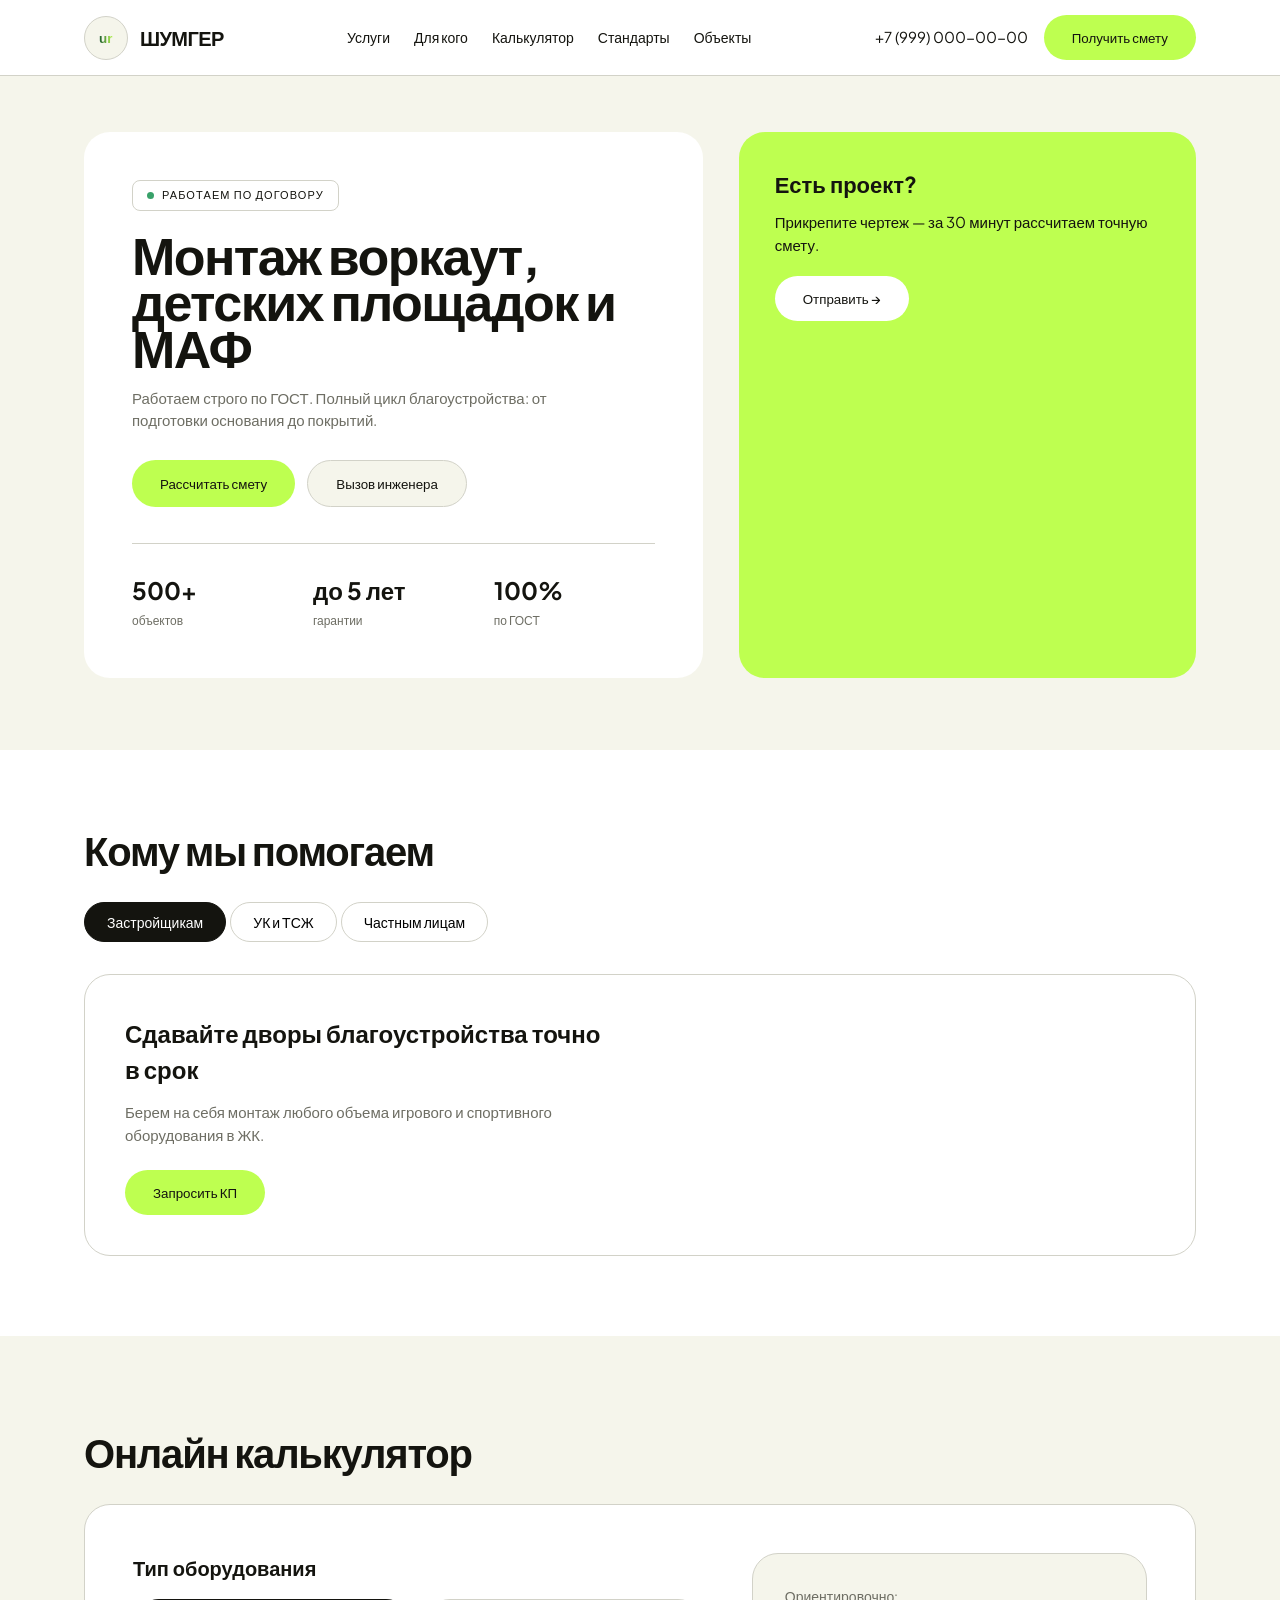
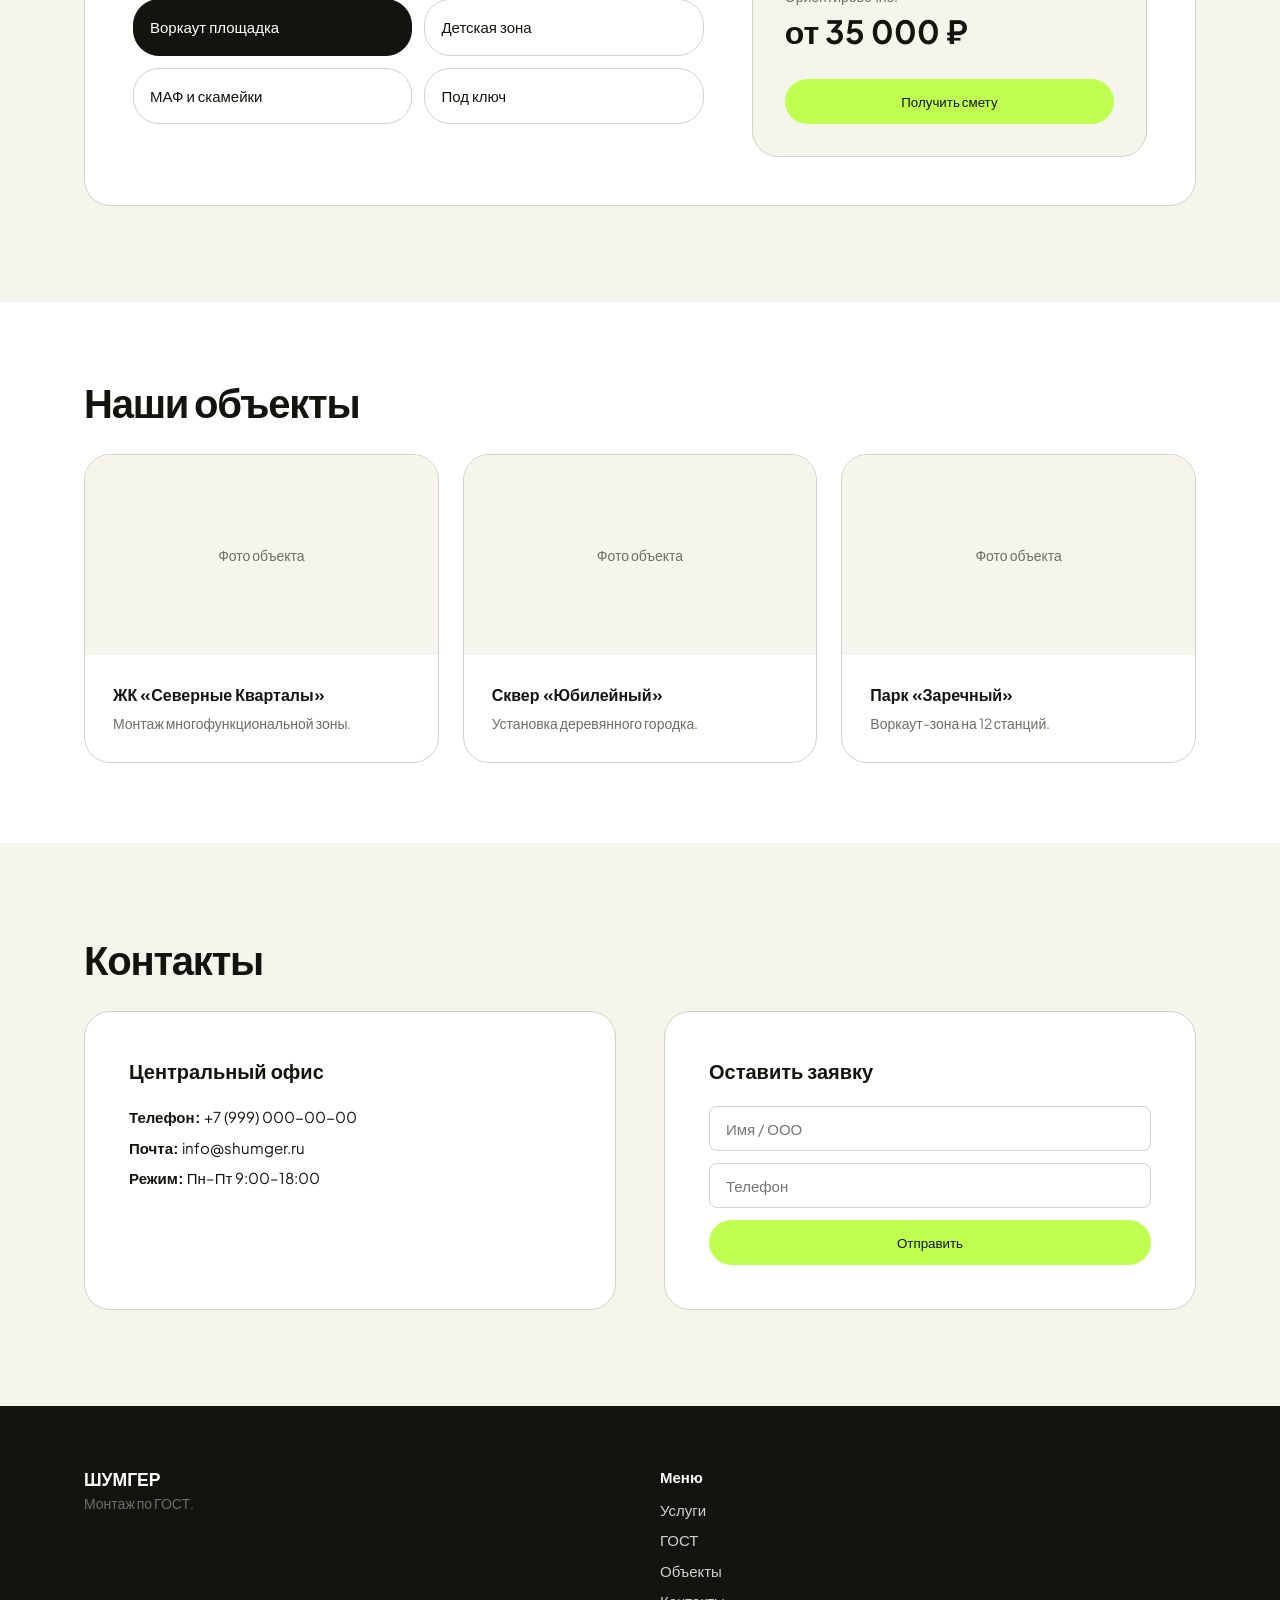
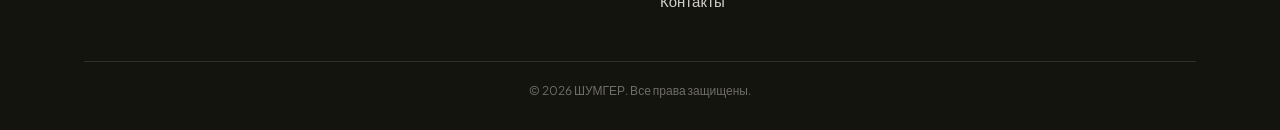
==== commit 24f096d1: "rebuild: пересобрано по Travelperk — убраны лаги - Единый border-radius 26px - Убран backdrop-filter" ====
--- a/index.html
+++ b/index.html
@@ -9,143 +9,142 @@
   <meta property="og:description" content="Монтаж по ГОСТ. 500+ объектов, гарантия до 5 лет.">
   <meta property="og:type" content="website">
   <meta property="og:url" content="https://shumger.ru/">
-  <!-- Логотип ur SVG -->
-  <link rel="icon" href="data:image/svg+xml,%3Csvg xmlns=%22http://www.w3.org/2000/svg%22 viewBox=%220 0 120 60%22%3E%3Cdefs%3E%3ClinearGradient id=%22g%22 x1=%220%25%22 y1=%220%25%22 x2=%22100%25%22 y2=%220%25%22%3E%3Cstop offset=%220%25%22 stop-color=%22%231a5a2e%25%22/%3E%3Cstop offset=%22100%25%22 stop-color=%22%23beff50%25%22/%3E%3C/linearGradient%3E%3C/defs%3E%3Ctext x=%2250%25%22 y=%2280%25%22 font-family=%22sans-serif%22 font-size=%2248%22 font-weight=%22700%22 text-anchor=%22middle%22 fill=%22url(%23g)%22%3Eur%3C/text%3E%3C/svg%3E" type="image/svg+xml">
-  
+  <link rel="icon" href="data:image/svg+xml,%3Csvg xmlns='http://www.w3.org/2000/svg' viewBox='0 0 120 60'%3E%3Cdefs%3E%3ClinearGradient id='g' x1='0%25' y1='0%25' x2='100%25' y2='0%25'%3E%3Cstop offset='0%25' stop-color='%231a5a2e'/%3E%3Cstop offset='100%25' stop-color='%23beff50'/%3E%3C/linearGradient%3E%3C/defs%3E%3Ctext x='50%25' y='80%25' font-family='sans-serif' font-size='48' font-weight='700' text-anchor='middle' fill='url(%23g)'%3Eur%3C/text%3E%3C/svg%3E" type="image/svg+xml">
   <link rel="preconnect" href="https://fonts.googleapis.com">
   <link rel="preconnect" href="https://fonts.gstatic.com" crossorigin>
-  <!-- OTSono нет в публичном CDN — используем Plus Jakarta Sans как ближайшую альтернативу -->
   <link href="https://fonts.googleapis.com/css2?family=Plus+Jakarta+Sans:wght@400;500;700&display=swap" rel="stylesheet">
-
   <style>
     :root {
-      --color-lime: #beff50;
-      --color-ink: #14140f;
-      --color-dark: #30302a;
-      --color-cream: #f5f5eb;
-      --color-warm-cream: #fafaf5;
-      --color-white: #ffffff;
-      --color-graphite: #6e6e64;
-      --color-ash: #d2d2c8;
-      --font-family: 'Plus Jakarta Sans', 'OTSono', sans-serif;
+      --lime: #beff50;
+      --ink: #14140f;
+      --dark: #30302a;
+      --cream: #f5f5eb;
+      --warm: #fafaf5;
+      --white: #ffffff;
+      --ash: #d2d2c8;
+      --graphite: #6e6e64;
       --radius: 26px;
       --radius-sm: 8px;
-      --radius-pill: 9999px;
-      --text-body: 16px;
+      --font: 'Plus Jakarta Sans', sans-serif;
     }
     *, *::before, *::after { box-sizing: border-box; margin: 0; padding: 0; -webkit-font-smoothing: antialiased; }
     html { scroll-behavior: smooth; }
-    body { font-family: var(--font-family); font-size: var(--text-body); line-height: 1.5; color: var(--color-ink); background-color: var(--color-white); overflow-x: hidden; }
+    body { font-family: var(--font); font-size: 15px; line-height: 1.5; color: var(--ink); background: var(--white); overflow-x: hidden; }
     a { color: inherit; text-decoration: none; }
     button { font-family: inherit; cursor: pointer; border: none; background: none; }
-    input { font-family: inherit; font-size: var(--text-body); }
-    .container { max-width: 1200px; margin: 0 auto; padding: 0 24px; }
-    
-    .eyebrow { font-size: 11px; font-weight: 500; text-transform: uppercase; letter-spacing: 0.1em; color: var(--color-graphite); margin-bottom: 12px; display: inline-block; }
-    .eyebrow-pill { font-size: 11px; font-weight: 500; text-transform: uppercase; letter-spacing: 0.1em; padding: 6px 14px; border-radius: var(--radius-pill); border: 1px solid var(--color-ash); display: inline-flex; align-items: center; gap: 8px; }
-    .dot-live { width: 7px; height: 7px; border-radius: 50%; background-color: #38a169; display: inline-block; }
-    
-    .btn-lime { background-color: var(--color-lime); color: var(--color-ink); font-weight: 500; padding: 14px 28px; border-radius: var(--radius); display: inline-flex; align-items: center; justify-content: center; gap: 10px; transition: opacity 0.15s; }
-    .btn-lime:hover { opacity: 0.85; }
-    .btn-secondary { background-color: var(--color-cream); color: var(--color-ink); border: 1px solid var(--color-ash); font-weight: 500; padding: 14px 28px; border-radius: var(--radius); display: inline-flex; align-items: center; justify-content: center; transition: opacity 0.15s; }
-    .btn-secondary:hover { opacity: 0.85; }
-
-    /* Шапка — без backdrop-filter (убираем лаги) */
-    header.site-header { position: sticky; top: 0; z-index: 100; background-color: var(--color-white); border-bottom: 1px solid var(--color-ash); height: 76px; }
+    input { font-family: inherit; font-size: 15px; }
+    .container { max-width: 1160px; margin: 0 auto; padding: 0 24px; }
+
+    .eyebrow { font-size: 11px; font-weight: 500; text-transform: uppercase; letter-spacing: 0.1em; color: var(--graphite); display: inline-block; }
+    .eyebrow-pill { font-size: 11px; font-weight: 500; text-transform: uppercase; letter-spacing: 0.1em; padding: 6px 14px; border-radius: var(--radius-sm); border: 1px solid var(--ash); display: inline-flex; align-items: center; gap: 8px; }
+    .dot-live { width: 7px; height: 7px; border-radius: 50%; background: #38a169; display: inline-block; }
+
+    .btn { display: inline-flex; align-items: center; justify-content: center; gap: 10px; font-weight: 500; padding: 14px 28px; border-radius: var(--radius); transition: opacity .15s; }
+    .btn:hover { opacity: .85; }
+    .btn-lime { background: var(--lime); color: var(--ink); }
+    .btn-dark { background: var(--ink); color: var(--white); }
+    .btn-secondary { background: var(--cream); color: var(--ink); border: 1px solid var(--ash); }
+
+    header.site-header { position: sticky; top: 0; z-index: 100; background: var(--white); border-bottom: 1px solid var(--ash); height: 76px; }
     .header-inner { display: flex; align-items: center; justify-content: space-between; height: 100%; }
-    .brand-logo-wrapper { display: flex; align-items: center; gap: 12px; }
-    .brand-logo-mark { width: 44px; height: 44px; display: flex; align-items: center; justify-content: center; border-radius: var(--radius); background-color: var(--color-cream); border: 1px solid var(--color-ash); overflow: hidden; }
-    .brand-logo-mark svg { width: 80%; height: 80%; }
-    .brand-name { font-size: 20px; font-weight: 700; letter-spacing: -0.03em; }
-    .nav-links { display: flex; align-items: center; gap: 24px; }
-    .nav-link { font-size: 14px; font-weight: 500; transition: opacity 0.15s; }
-    .nav-link:hover { opacity: 0.7; }
-    .header-contacts { display: flex; align-items: center; gap: 16px; }
-    .mobile-menu-btn { display: none; }
-
-    /* Блоки — без теней, только фоновый контраст */
-    .hero-section { padding: 56px 0 72px; background-color: var(--color-cream); }
-    .hero-grid { display: grid; grid-template-columns: 1.15fr 0.85fr; gap: 36px; }
-    .hero-main-card { background-color: var(--color-white); border-radius: var(--radius); padding: 48px; }
-    .hero-banner-lime { background-color: var(--color-lime); border-radius: var(--radius); padding: 36px; }
-    .hero-title { font-size: clamp(34px, 4.4vw, 54px); font-weight: 700; line-height: 0.90; letter-spacing: -0.03em; margin: 16px 0 20px; }
-    .hero-proof-bar { display: grid; grid-template-columns: repeat(3, 1fr); gap: 20px; padding-top: 28px; border-top: 1px solid var(--color-ash); margin-top: 36px; }
-    
-    .audience-section { padding: 80px 0; background-color: var(--color-white); }
-    .section-title { font-size: clamp(26px, 3.2vw, 40px); font-weight: 700; line-height: 1.0; letter-spacing: -0.02em; margin-bottom: 32px; }
-    .audience-tabs { display: flex; gap: 4px; flex-wrap: wrap; margin-bottom: 32px; }
-    .audience-tab-btn { padding: 10px 22px; border-radius: var(--radius-pill); border: 1px solid var(--color-ash); background: var(--color-white); font-size: 14px; font-weight: 500; cursor: pointer; transition: 0.15s; }
-    .audience-tab-btn:hover { opacity: 0.8; }
-    .audience-tab-btn.active { background-color: var(--color-ink); color: var(--color-white); }
-    .audience-card-container { background-color: var(--color-white); border-radius: var(--radius); border: 1px solid var(--color-ash); padding: 40px; }
-    .audience-content-grid { display: grid; grid-template-columns: 1fr 1fr; gap: 48px; align-items: center; }
-
-    .calc-section { padding: 96px 0; background-color: var(--color-cream); }
-    .calc-wrapper { border: 1px solid var(--color-ash); border-radius: var(--radius); padding: 48px; display: grid; grid-template-columns: 1.3fr 0.9fr; gap: 48px; background: var(--color-white); }
-    .quiz-options-grid { display: grid; grid-template-columns: 1fr 1fr; gap: 12px; margin-bottom: 32px; }
-    .quiz-option { border: 1px solid var(--color-ash); border-radius: var(--radius); padding: 16px; cursor: pointer; transition: 0.15s; user-select: none; }
-    .quiz-option:hover { background-color: var(--color-cream); }
-    .quiz-option.selected { background: var(--color-ink); color: var(--color-white); }
-    .calc-sidebar { background-color: var(--color-cream); border-radius: var(--radius); border: 1px solid var(--color-ash); padding: 32px; }
-    .input-field { width: 100%; border: 1px solid var(--color-ash); border-radius: var(--radius-sm); padding: 12px 16px; margin-bottom: 12px; }
-    .input-field:focus { outline: 2px solid var(--color-lime); border-color: var(--color-lime); }
-
-    .portfolio-section { padding: 80px 0; background-color: var(--color-white); }
+    .brand { display: flex; align-items: center; gap: 12px; }
+    .brand-mark { width: 44px; height: 44px; display: flex; align-items: center; justify-content: center; border-radius: var(--radius); background: var(--cream); border: 1px solid var(--ash); overflow: hidden; }
+    .brand-mark svg { width: 80%; height: 80%; }
+    .brand-name { font-size: 20px; font-weight: 700; letter-spacing: -.03em; }
+    .site-nav { display: flex; align-items: center; gap: 24px; }
+    .site-nav a { font-size: 14px; font-weight: 500; transition: opacity .15s; }
+    .site-nav a:hover { opacity: .65; }
+    .header-cta { display: flex; align-items: center; gap: 16px; }
+    .burger { display: none; margin-left: auto; margin-right: 16px; }
+
+    .hero { padding: 56px 0 72px; background: var(--cream); }
+    .hero-grid { display: grid; grid-template-columns: 1.15fr .85fr; gap: 36px; }
+    .hero-card { background: var(--white); border-radius: var(--radius); padding: 48px; }
+    .hero-title { font-size: clamp(34px, 4.2vw, 52px); font-weight: 700; line-height: .90; letter-spacing: -.03em; margin: 20px 0 16px; }
+    .hero-lead { color: var(--graphite); margin-bottom: 28px; max-width: 480px; }
+    .hero-actions { display: flex; gap: 12px; flex-wrap: wrap; }
+    .proof-bar { display: grid; grid-template-columns: repeat(3, 1fr); gap: 20px; padding-top: 28px; border-top: 1px solid var(--ash); margin-top: 36px; }
+    .proof-bar strong { font-size: 24px; font-weight: 700; }
+    .proof-bar span { font-size: 12px; color: var(--graphite); }
+    .hero-lime { background: var(--lime); border-radius: var(--radius); padding: 36px; color: var(--ink); }
+    .hero-lime .btn { background: var(--white); color: var(--ink); border: none; }
+
+    .audience { padding: 80px 0; background: var(--white); }
+    .section-title { font-size: clamp(26px, 3.2vw, 40px); font-weight: 700; line-height: 1.0; letter-spacing: -.03em; margin-bottom: 32px; }
+    .tabs { display: flex; gap: 4px; flex-wrap: wrap; margin-bottom: 32px; }
+    .tab { padding: 10px 22px; border-radius: var(--radius); border: 1px solid var(--ash); background: var(--white); font-size: 14px; font-weight: 500; cursor: pointer; transition: .15s; }
+    .tab:hover { opacity: .8; }
+    .tab-active { background: var(--ink); color: var(--white); border-color: var(--ink); }
+    .audience-card { background: var(--white); border-radius: var(--radius); border: 1px solid var(--ash); padding: 40px; }
+    .audience-grid { display: grid; grid-template-columns: 1fr 1fr; gap: 48px; align-items: center; }
+    .audience-panel { display: none; }
+    .audience-panel.is-active { display: grid; }
+
+    .calc { padding: 96px 0; background: var(--cream); }
+    .calc-card { background: var(--white); border-radius: var(--radius); border: 1px solid var(--ash); padding: 48px; display: grid; grid-template-columns: 1.3fr .9fr; gap: 48px; }
+    .quiz-grid { display: grid; grid-template-columns: 1fr 1fr; gap: 12px; margin-bottom: 32px; }
+    .quiz-opt { border: 1px solid var(--ash); border-radius: var(--radius); padding: 16px; cursor: pointer; transition: .15s; user-select: none; }
+    .quiz-opt:hover { background: var(--cream); }
+    .quiz-opt.is-sel { background: var(--ink); color: var(--white); border-color: var(--ink); }
+    .calc-sidebar { background: var(--cream); border-radius: var(--radius); border: 1px solid var(--ash); padding: 32px; }
+    .price { font-size: 32px; font-weight: 700; margin-bottom: 24px; }
+    .input { width: 100%; border: 1px solid var(--ash); border-radius: var(--radius-sm); padding: 12px 16px; margin-bottom: 12px; }
+    .input:focus { outline: 2px solid var(--lime); border-color: var(--lime); }
+
+    .portfolio { padding: 80px 0; background: var(--white); }
     .portfolio-grid { display: grid; grid-template-columns: repeat(3, 1fr); gap: 24px; }
-    .case-card { background: var(--color-white); border-radius: var(--radius); border: 1px solid var(--color-ash); overflow: hidden; }
-    .case-image-wrap { height: 200px; background: var(--color-cream); display: flex; align-items: center; justify-content: center; }
-    .case-content { padding: 28px; }
-
-    .contact-section { padding: 96px 0; background-color: var(--color-cream); }
+    .case { background: var(--white); border-radius: var(--radius); border: 1px solid var(--ash); overflow: hidden; }
+    .case-img { height: 200px; background: var(--cream); display: flex; align-items: center; justify-content: center; color: var(--graphite); font-size: 14px; }
+    .case-body { padding: 28px; }
+    .case-body h4 { margin-bottom: 6px; font-size: 16px; }
+    .case-body p { font-size: 14px; color: var(--graphite); }
+
+    .contact { padding: 96px 0; background: var(--cream); }
     .contact-grid { display: grid; grid-template-columns: 1fr 1fr; gap: 48px; }
-    .contact-info-card, .contact-form-card { padding: 44px; border-radius: var(--radius); border: 1px solid var(--color-ash); }
-    .contact-info-card { background: var(--color-white); }
-    .contact-form-card { background: var(--color-white); }
-
-    /* Подвал */
-    footer { background: var(--color-ink); color: var(--color-white); padding: 60px 0 30px; }
+    .contact-card { background: var(--white); border-radius: var(--radius); border: 1px solid var(--ash); padding: 44px; }
+    .contact-card h3 { margin-bottom: 20px; font-size: 20px; }
+    .contact-card p { margin-bottom: 8px; }
+    .contact-card a:hover { text-decoration: underline; }
+
+    footer { background: var(--ink); color: var(--white); padding: 60px 0 30px; }
     .footer-grid { display: grid; grid-template-columns: 1fr 1fr; gap: 40px; margin-bottom: 40px; }
-    .footer-links a { color: var(--color-ash); display: block; margin-bottom: 8px; transition: 0.15s; }
-    .footer-links a:hover { color: var(--color-lime); }
-
-    /* Мобильное меню */
-    .mobile-menu-overlay { position: fixed; top: 0; left: 0; right: 0; bottom: 0; background: var(--color-white); z-index: 1000; display: none; flex-direction: column; padding: 24px; }
-    .mobile-menu-close { align-self: flex-end; font-size: 32px; background: none; border: none; cursor: pointer; color: var(--color-ink); margin-bottom: 40px; }
-    .mobile-nav-list { display: flex; flex-direction: column; gap: 24px; font-size: 24px; font-weight: 500; }
-    
-    /* Модальное окно */
-    .modal-overlay { position: fixed; top: 0; left: 0; right: 0; bottom: 0; background: rgba(20,20,15,0.7); z-index: 999; display: none; align-items: center; justify-content: center; padding: 20px; }
-    .modal-card { background: var(--color-white); padding: 40px; border-radius: var(--radius); max-width: 500px; width: 100%; position: relative; }
-    .modal-close { position: absolute; top: 20px; right: 20px; font-size: 20px; cursor: pointer; border: none; background: none; color: var(--color-graphite); }
-
-    /* АДАПТАЦИЯ */
+    .footer-links a { color: var(--ash); display: block; margin-bottom: 8px; transition: .15s; }
+    .footer-links a:hover { color: var(--lime); }
+    .footer-copy { text-align: center; font-size: 12px; color: var(--graphite); border-top: 1px solid var(--dark); padding-top: 20px; }
+
+    .overlay { position: fixed; inset: 0; background: var(--white); z-index: 1000; display: none; flex-direction: column; padding: 24px; }
+    .overlay-close { align-self: flex-end; font-size: 32px; background: none; border: none; cursor: pointer; color: var(--ink); margin-bottom: 40px; }
+    .overlay-nav { display: flex; flex-direction: column; gap: 24px; font-size: 24px; font-weight: 500; }
+
+    .modal { position: fixed; inset: 0; background: rgba(20,20,15,.7); z-index: 999; display: none; align-items: center; justify-content: center; padding: 20px; }
+    .modal-card { background: var(--white); padding: 40px; border-radius: var(--radius); max-width: 500px; width: 100%; position: relative; }
+    .modal-close { position: absolute; top: 20px; right: 20px; font-size: 20px; cursor: pointer; border: none; background: none; color: var(--graphite); }
+
     @media (max-width: 992px) {
-      .nav-links, .header-phone { display: none; }
-      .mobile-menu-btn { display: block; margin-left: auto; margin-right: 16px; }
-      .header-contacts .btn-lime { display: none; }
-      .hero-grid, .audience-content-grid, .calc-wrapper, .contact-grid { grid-template-columns: 1fr; }
+      .site-nav, .header-phone { display: none; }
+      .burger { display: block; }
+      .header-cta .btn-lime { display: none; }
+      .hero-grid, .audience-grid, .calc-card, .contact-grid { grid-template-columns: 1fr; }
       .portfolio-grid { grid-template-columns: 1fr 1fr; }
       .footer-grid { grid-template-columns: 1fr; }
     }
     @media (max-width: 640px) {
       .container { padding: 0 16px; }
-      .hero-main-card, .audience-card-container, .calc-wrapper, .contact-info-card, .contact-form-card { padding: 24px; }
-      .hero-proof-bar, .quiz-options-grid, .portfolio-grid { grid-template-columns: 1fr; }
-      .btn-lime, .btn-secondary { width: 100%; }
+      .hero-card, .audience-card, .calc-card, .contact-card { padding: 24px; }
+      .proof-bar, .quiz-grid, .portfolio-grid { grid-template-columns: 1fr; }
       .hero-actions { flex-direction: column; width: 100%; }
-      .audience-tabs { flex-direction: column; width: 100%; }
-      .audience-tab-btn { text-align: center; }
+      .btn { width: 100%; }
+      .tabs { flex-direction: column; }
+      .tab { text-align: center; }
     }
   </style>
 </head>
 <body>
 
-  <!-- ШАПКА -->
   <header class="site-header">
     <div class="container header-inner">
-      <a href="index.html" class="brand-logo-wrapper">
-        <div class="brand-logo-mark">
-          <!-- ur логотип SVG inline -->
+      <a href="index.html" class="brand">
+        <div class="brand-mark">
           <svg viewBox="0 0 120 60" xmlns="http://www.w3.org/2000/svg" aria-label="ШУМГЕР">
             <defs><linearGradient id="g" x1="0%" y1="0%" x2="100%" y2="0%"><stop offset="0%" stop-color="#1a5a2e"/><stop offset="100%" stop-color="#beff50"/></linearGradient></defs>
             <text x="50%" y="80%" font-family="sans-serif" font-size="48" font-weight="700" text-anchor="middle" fill="url(#g)">ur</text>
@@ -153,175 +152,163 @@
         </div>
         <div class="brand-name">ШУМГЕР</div>
       </a>
-      
-      <nav class="nav-links">
-        <a href="services.html" class="nav-link">Услуги</a>
-        <a href="#audiences" class="nav-link">Для кого</a>
-        <a href="#calculator" class="nav-link">Калькулятор</a>
-        <a href="services.html#safety" class="nav-link">Стандарты</a>
-        <a href="#portfolio" class="nav-link">Объекты</a>
+      <nav class="site-nav">
+        <a href="services.html">Услуги</a>
+        <a href="#audiences">Для кого</a>
+        <a href="#calculator">Калькулятор</a>
+        <a href="services.html#safety">Стандарты</a>
+        <a href="#portfolio">Объекты</a>
       </nav>
-      
-      <div class="header-contacts">
+      <div class="header-cta">
         <div class="header-phone"><a href="tel:+79990000000">+7 (999) 000-00-00</a></div>
-        <button class="btn-lime" type="button" onclick="openModal('Получить смету')">Получить смету</button>
-      </div>
-
-      <button class="mobile-menu-btn" type="button" onclick="toggleMenu()" aria-label="Открыть меню">
+        <button type="button" class="btn btn-lime" onclick="openModal('Получить смету')">Получить смету</button>
+      </div>
+      <button type="button" class="burger" onclick="toggleMenu()" aria-label="Меню">
         <svg width="28" height="28" viewBox="0 0 24 24" fill="none" stroke="#14140f" stroke-width="2"><path d="M3 12h18M3 6h18M3 18h18"/></svg>
       </button>
     </div>
   </header>
 
-  <!-- МОБИЛЬНОЕ МЕНЮ -->
-  <div class="mobile-menu-overlay" id="mobileNav" role="dialog" aria-modal="true" aria-label="Мобильное меню">
-    <button class="mobile-menu-close" type="button" onclick="toggleMenu()" aria-label="Закрыть">✕</button>
-    <div class="mobile-nav-list">
+  <div class="overlay" id="mobileNav" role="dialog" aria-modal="true" aria-label="Меню">
+    <button type="button" class="overlay-close" onclick="toggleMenu()" aria-label="Закрыть">✕</button>
+    <div class="overlay-nav">
       <a href="services.html">Услуги</a>
       <a href="#audiences" onclick="toggleMenu()">Для кого</a>
       <a href="#calculator" onclick="toggleMenu()">Калькулятор</a>
       <a href="services.html#safety" onclick="toggleMenu()">ГОСТ</a>
       <a href="#portfolio" onclick="toggleMenu()">Объекты</a>
       <a href="#contacts" onclick="toggleMenu()">Контакты</a>
-      <hr style="border:none; border-top:1px solid var(--color-ash); margin: 10px 0;">
-      <a href="tel:+79990000000" style="color: var(--color-graphite);">+7 (999) 000-00-00</a>
-      <button class="btn-lime" type="button" onclick="toggleMenu(); openModal('Заявка')">Оставить заявку</button>
+      <hr style="border:none; border-top:1px solid var(--ash); margin: 10px 0;">
+      <a href="tel:+79990000000" style="color: var(--graphite);">+7 (999) 000-00-00</a>
+      <button type="button" class="btn btn-lime" onclick="toggleMenu(); openModal('Заявка')">Оставить заявку</button>
     </div>
   </div>
 
-  <!-- ГЛАВНЫЙ ЭКРАН -->
-  <section class="hero-section">
+  <section class="hero">
     <div class="container">
       <div class="hero-grid">
-        <div class="hero-main-card">
+        <div class="hero-card">
           <div class="eyebrow-pill"><span class="dot-live"></span>Работаем по договору</div>
           <h1 class="hero-title">Монтаж воркаут, детских площадок и МАФ</h1>
-          <p style="margin-bottom: 24px; color: var(--color-graphite);">Работаем строго по ГОСТ. Полный цикл благоустройства: от подготовки основания до покрытий.</p>
+          <p class="hero-lead">Работаем строго по ГОСТ. Полный цикл благоустройства: от подготовки основания до покрытий.</p>
           <div class="hero-actions">
-            <button class="btn-lime" type="button" onclick="scrollToElement('calculator')">Рассчитать смету</button>
-            <button class="btn-secondary" type="button" onclick="openModal('Вызов инженера')">Вызов инженера</button>
-          </div>
-          <div class="hero-proof-bar">
-            <div><strong style="font-size:24px;">500+</strong><br><span style="font-size:12px;">объектов</span></div>
-            <div><strong style="font-size:24px;">до 5 лет</strong><br><span style="font-size:12px;">гарантии</span></div>
-            <div><strong style="font-size:24px;">100%</strong><br><span style="font-size:12px;">по ГОСТ</span></div>
-          </div>
-        </div>
-        <div style="display:flex; flex-direction:column; gap:20px;">
-          <div class="hero-banner-lime">
-            <h3 style="font-size:22px; margin-bottom:10px; color: var(--color-ink);">Есть проект?</h3>
-            <p style="margin-bottom:20px; color: var(--color-ink);">Прикрепите чертеж — за 30 минут рассчитаем точную смету.</p>
-            <button class="btn-secondary" type="button" style="background:var(--color-white); border:none;" onclick="openModal('Расчет по проекту')">Отправить →</button>
-          </div>
-        </div>
-      </div>
-    </div>
-  </section>
-
-  <!-- ДЛЯ КОГО -->
-  <section class="audience-section" id="audiences">
+            <button type="button" class="btn btn-lime" onclick="scrollTo('calculator')">Рассчитать смету</button>
+            <button type="button" class="btn btn-secondary" onclick="openModal('Вызов инженера')">Вызов инженера</button>
+          </div>
+          <div class="proof-bar">
+            <div><strong>500+</strong><br><span>объектов</span></div>
+            <div><strong>до 5 лет</strong><br><span>гарантии</span></div>
+            <div><strong>100%</strong><br><span>по ГОСТ</span></div>
+          </div>
+        </div>
+        <div class="hero-lime">
+          <h3 style="font-size:22px; margin-bottom:10px;">Есть проект?</h3>
+          <p style="margin-bottom:20px;">Прикрепите чертеж — за 30 минут рассчитаем точную смету.</p>
+          <button type="button" class="btn" onclick="openModal('Расчет по проекту')">Отправить →</button>
+        </div>
+      </div>
+    </div>
+  </section>
+
+  <section class="audience" id="audiences">
     <div class="container">
       <h2 class="section-title">Кому мы помогаем</h2>
-      <div class="audience-tabs">
-        <button class="audience-tab-btn active" type="button" onclick="switchAudience('dev', this)">Застройщикам</button>
-        <button class="audience-tab-btn" type="button" onclick="switchAudience('uk', this)">УК и ТСЖ</button>
-        <button class="audience-tab-btn" type="button" onclick="switchAudience('private', this)">Частным лицам</button>
-      </div>
-      <div class="audience-card-container">
-        <div id="audience-dev" class="audience-content-grid">
+      <div class="tabs">
+        <button type="button" class="tab tab-active" onclick="switchAudience('dev', this)">Застройщикам</button>
+        <button type="button" class="tab" onclick="switchAudience('uk', this)">УК и ТСЖ</button>
+        <button type="button" class="tab" onclick="switchAudience('private', this)">Частным лицам</button>
+      </div>
+      <div class="audience-card">
+        <div id="audience-dev" class="audience-grid audience-panel is-active">
           <div>
             <h3 style="font-size: 24px; margin-bottom: 14px;">Сдавайте дворы благоустройства точно в срок</h3>
-            <p style="color: var(--color-graphite); margin-bottom: 24px;">Берем на себя монтаж любого объема игрового и спортивного оборудования в ЖК.</p>
-            <button class="btn-lime" type="button" onclick="openModal('Для застройщика')">Запросить КП</button>
-          </div>
-        </div>
-        <div id="audience-uk" style="display: none;">
+            <p style="color: var(--graphite); margin-bottom: 24px;">Берем на себя монтаж любого объема игрового и спортивного оборудования в ЖК.</p>
+            <button type="button" class="btn btn-lime" onclick="openModal('Для застройщика')">Запросить КП</button>
+          </div>
+        </div>
+        <div id="audience-uk" class="audience-panel">
           <h3 style="font-size: 24px; margin-bottom: 14px;">Безопасные дворы без штрафов</h3>
-          <p style="color: var(--color-graphite); margin-bottom: 24px;">Модернизация и монтаж воркаут-комплексов во дворах.</p>
-          <button class="btn-lime" type="button" onclick="openModal('Для УК')">Рассчитать двор</button>
-        </div>
-        <div id="audience-private" style="display: none;">
+          <p style="color: var(--graphite); margin-bottom: 24px;">Модернизация и монтаж воркаут-комплексов во дворах.</p>
+          <button type="button" class="btn btn-lime" onclick="openModal('Для УК')">Рассчитать двор</button>
+        </div>
+        <div id="audience-private" class="audience-panel">
           <h3 style="font-size: 24px; margin-bottom: 14px;">Спортзал прямо на участке</h3>
-          <p style="color: var(--color-graphite); margin-bottom: 24px;">Создаем стильные компактные воркаут-зоны на частных участках.</p>
-          <button class="btn-lime" type="button" onclick="openModal('Для дома')">Вызвать замерщика</button>
-        </div>
-      </div>
-    </div>
-  </section>
-
-  <!-- КАЛЬКУЛЯТОР -->
-  <section class="calc-section" id="calculator">
+          <p style="color: var(--graphite); margin-bottom: 24px;">Создаем стильные компактные воркаут-зоны на частных участках.</p>
+          <button type="button" class="btn btn-lime" onclick="openModal('Для дома')">Вызвать замерщика</button>
+        </div>
+      </div>
+    </div>
+  </section>
+
+  <section class="calc" id="calculator">
     <div class="container">
       <h2 class="section-title">Онлайн калькулятор</h2>
-      <div class="calc-wrapper">
+      <div class="calc-card">
         <div>
           <h3 style="font-size:20px; margin-bottom:16px;">Тип оборудования</h3>
-          <div class="quiz-options-grid">
-            <div class="quiz-option selected" type="button" onclick="calc(this,35000)">Воркаут площадка</div>
-            <div class="quiz-option" type="button" onclick="calc(this,55000)">Детская зона</div>
-            <div class="quiz-option" type="button" onclick="calc(this,28000)">МАФ и скамейки</div>
-            <div class="quiz-option" type="button" onclick="calc(this,90000)">Под ключ</div>
+          <div class="quiz-grid">
+            <div class="quiz-opt is-sel" role="button" onclick="calc(this,35000)">Воркаут площадка</div>
+            <div class="quiz-opt" role="button" onclick="calc(this,55000)">Детская зона</div>
+            <div class="quiz-opt" role="button" onclick="calc(this,28000)">МАФ и скамейки</div>
+            <div class="quiz-opt" role="button" onclick="calc(this,90000)">Под ключ</div>
           </div>
         </div>
         <div class="calc-sidebar">
-          <div style="font-size:14px; color:var(--color-graphite);">Ориентировочно:</div>
-          <div style="font-size:32px; font-weight:700; margin-bottom:24px;" id="price">от 35 000 ₽</div>
-          <button class="btn-lime" style="width:100%;" type="button" onclick="openModal('Точный расчет')">Получить смету</button>
-        </div>
-      </div>
-    </div>
-  </section>
-
-  <!-- ПОРТФОЛИО -->
-  <section class="portfolio-section" id="portfolio">
+          <div style="font-size:14px; color:var(--graphite);">Ориентировочно:</div>
+          <div class="price" id="price">от 35 000 ₽</div>
+          <button type="button" class="btn btn-lime" style="width:100%" onclick="openModal('Точный расчет')">Получить смету</button>
+        </div>
+      </div>
+    </div>
+  </section>
+
+  <section class="portfolio" id="portfolio">
     <div class="container">
       <h2 class="section-title">Наши объекты</h2>
       <div class="portfolio-grid">
-        <div class="case-card">
-          <div class="case-image-wrap"><span style="color:var(--color-graphite); font-size:14px;">Фото объекта</span></div>
-          <div class="case-content"><h4>ЖК «Северные Кварталы»</h4><p style="font-size:14px; color:var(--color-graphite);">Монтаж многофункциональной зоны.</p></div>
-        </div>
-        <div class="case-card">
-          <div class="case-image-wrap"><span style="color:var(--color-graphite); font-size:14px;">Фото объекта</span></div>
-          <div class="case-content"><h4>Сквер «Юбилейный»</h4><p style="font-size:14px; color:var(--color-graphite);">Установка деревянного городка.</p></div>
-        </div>
-        <div class="case-card">
-          <div class="case-image-wrap"><span style="color:var(--color-graphite); font-size:14px;">Фото объекта</span></div>
-          <div class="case-content"><h4>Парк «Заречный»</h4><p style="font-size:14px; color:var(--color-graphite);">Воркаут-зона на 12 станций.</p></div>
-        </div>
-      </div>
-    </div>
-  </section>
-
-  <!-- КОНТАКТЫ -->
-  <section class="contact-section" id="contacts">
+        <div class="case">
+          <div class="case-img">Фото объекта</div>
+          <div class="case-body"><h4>ЖК «Северные Кварталы»</h4><p>Монтаж многофункциональной зоны.</p></div>
+        </div>
+        <div class="case">
+          <div class="case-img">Фото объекта</div>
+          <div class="case-body"><h4>Сквер «Юбилейный»</h4><p>Установка деревянного городка.</p></div>
+        </div>
+        <div class="case">
+          <div class="case-img">Фото объекта</div>
+          <div class="case-body"><h4>Парк «Заречный»</h4><p>Воркаут-зона на 12 станций.</p></div>
+        </div>
+      </div>
+    </div>
+  </section>
+
+  <section class="contact" id="contacts">
     <div class="container">
       <h2 class="section-title">Контакты</h2>
       <div class="contact-grid">
-        <div class="contact-info-card">
-          <h3 style="margin-bottom:20px;">Центральный офис</h3>
+        <div class="contact-card">
+          <h3>Центральный офис</h3>
           <p><strong>Телефон:</strong> <a href="tel:+79990000000">+7 (999) 000-00-00</a></p>
           <p><strong>Почта:</strong> info@shumger.ru</p>
           <p><strong>Режим:</strong> Пн–Пт 9:00–18:00</p>
         </div>
-        <div class="contact-form-card">
-          <h3 style="margin-bottom:20px;">Оставить заявку</h3>
+        <div class="contact-card">
+          <h3>Оставить заявку</h3>
           <form id="contactForm" onsubmit="handleContact(event)">
-            <input type="text" class="input-field" placeholder="Имя / ООО" required>
-            <input type="tel" class="input-field" placeholder="Телефон" required>
-            <button class="btn-lime" style="width:100%;" type="submit">Отправить</button>
+            <input type="text" class="input" placeholder="Имя / ООО" required>
+            <input type="tel" class="input" placeholder="Телефон" required>
+            <button type="submit" class="btn btn-lime" style="width:100%">Отправить</button>
           </form>
-          <p id="formStatus" style="margin-top:12px; font-size:14px; color:var(--color-graphite); display:none;"></p>
-        </div>
-      </div>
-    </div>
-  </section>
-
-  <!-- ПОДВАЛ -->
+          <p id="formStatus" style="margin-top:12px; font-size:14px; color:var(--graphite); display:none;"></p>
+        </div>
+      </div>
+    </div>
+  </section>
+
   <footer>
     <div class="container">
       <div class="footer-grid">
-        <div><h3>ШУМГЕР</h3><p style="color:var(--color-graphite); font-size:14px;">Монтаж по ГОСТ.</p></div>
+        <div><h3>ШУМГЕР</h3><p style="color:var(--graphite); font-size:14px;">Монтаж по ГОСТ.</p></div>
         <div>
           <h4 style="margin-bottom:10px;">Меню</h4>
           <div class="footer-links">
@@ -332,113 +319,36 @@
           </div>
         </div>
       </div>
-      <div style="text-align:center; font-size:12px; color:var(--color-graphite); border-top:1px solid var(--color-ash); padding-top:20px;">
-        © 2026 ШУМГЕР. Все права защищены.
-      </div>
+      <div class="footer-copy">© 2026 ШУМГЕР. Все права защищены.</div>
     </div>
   </footer>
 
-  <!-- МОДАЛЬНОЕ ОКНО -->
-  <div class="modal-overlay" id="leadModal" onclick="closeModal(event)" role="dialog" aria-modal="true" aria-label="Форма заявки">
+  <div class="modal" id="leadModal" onclick="if(event.target===this)closeModal()" role="dialog" aria-modal="true" aria-label="Заявка">
     <div class="modal-card">
-      <button class="modal-close" type="button" onclick="closeModal()" aria-label="Закрыть">✕</button>
-      <h3 style="margin-bottom: 20px;" id="modalTopic">Заявка</h3>
+      <button type="button" class="modal-close" onclick="closeModal()" aria-label="Закрыть">✕</button>
+      <h3 style="margin-bottom:20px;" id="modalTopic">Заявка</h3>
       <form id="modalForm" onsubmit="handleModal(event)">
-        <input type="text" class="input-field" placeholder="Имя" required>
-        <input type="tel" class="input-field" placeholder="Телефон" required>
-        <button class="btn-lime" style="width: 100%;" type="submit">Отправить</button>
+        <input type="text" class="input" placeholder="Имя" required>
+        <input type="tel" class="input" placeholder="Телефон" required>
+        <button type="submit" class="btn btn-lime" style="width:100%">Отправить</button>
       </form>
-      <p id="modalStatus" style="margin-top:12px; font-size:14px; color:var(--color-graphite); display:none;"></p>
+      <p id="modalStatus" style="margin-top:12px; font-size:14px; color:var(--graphite); display:none;"></p>
     </div>
   </div>
 
   <script>
-    // Минималистичный JS — без тяжёлых операций
-    var dom = {
-      mobileNav: document.getElementById('mobileNav'),
-      leadModal: document.getElementById('leadModal'),
-      modalTopic: document.getElementById('modalTopic'),
-      price: document.getElementById('price')
-    };
-
-    function toggleMenu() {
-      dom.mobileNav.style.display = (dom.mobileNav.style.display === 'flex') ? 'none' : 'flex';
-    }
-    function switchAudience(id, btn) {
-      document.querySelectorAll('.audience-tab-btn').forEach(function(b) { b.classList.remove('active'); });
-      btn.classList.add('active');
-      ['dev','uk','private'].forEach(function(tab) {
-        var el = document.getElementById('audience-' + tab);
-        if (el) el.style.display = (tab === id) ? 'grid' : 'none';
-      });
-    }
-    function calc(btn, price) {
-      document.querySelectorAll('.quiz-option').forEach(function(b) { b.classList.remove('selected'); });
-      btn.classList.add('selected');
-      if (dom.price) dom.price.innerText = 'от ' + price.toLocaleString() + ' ₽';
-    }
-    function openModal(topic) {
-      if (dom.modalTopic) dom.modalTopic.innerText = topic;
-      if (dom.leadModal) dom.leadModal.style.display = 'flex';
-      setTimeout(function() { var i = document.querySelector('#modalForm input'); if (i) i.focus(); }, 50);
-    }
-    function closeModal(e) {
-      if (e && e.target && e.target.id !== 'leadModal') return;
-      if (dom.leadModal) dom.leadModal.style.display = 'none';
-      clearStatus();
-    }
-    function clearStatus() {
-      var f = document.getElementById('formStatus'), m = document.getElementById('modalStatus');
-      if (f) f.style.display = 'none';
-      if (m) m.style.display = 'none';
-    }
-    function scrollToElement(id) {
-      var el = document.getElementById(id);
-      if (el) el.scrollIntoView({behavior: 'smooth'});
-    }
-
-    // Заглушка отправки — замени на реальный бекенд
-    function submitLead(data) {
-      return new Promise(function(res) { setTimeout(function(res) { res({ok: true}); }, 600); });
-    }
-
-    async function handleModal(e) {
-      e.preventDefault();
-      var form = e.target, data = {};
-      Array.from(form.querySelectorAll('input')).forEach(function(i) { data[i.placeholder] = i.value; });
-      data.topic = (dom.modalTopic) ? dom.modalTopic.innerText : '';
-      var st = document.getElementById('modalStatus');
-      if (st) { st.textContent = 'Отправляем…'; st.style.display = 'block'; }
-      try {
-        await submitLead(data);
-        if (st) { st.textContent = '✓ Свяжемся с вами'; st.style.color = '#2e7d32'; }
-        form.reset(); setTimeout(closeModal, 1500);
-      } catch (err) {
-        if (st) { st.textContent = '✗ Попробуйте позже'; st.style.color = '#c62828'; }
-      }
-    }
-
-    async function handleContact(e) {
-      e.preventDefault();
-      var form = e.target, data = {from: 'contact'};
-      Array.from(form.querySelectorAll('input')).forEach(function(i) { data[i.placeholder] = i.value; });
-      var st = document.getElementById('formStatus');
-      if (st) { st.textContent = 'Отправляем…'; st.style.display = 'block'; }
-      try {
-        await submitLead(data);
-        if (st) { st.textContent = '✓ Свяжемся с вами'; st.style.color = '#2e7d32'; }
-        form.reset();
-      } catch (err) {
-        if (st) { st.textContent = '✗ Попробуйте позже'; st.style.color = '#c62828'; }
-      }
-    }
-
-    document.addEventListener('keydown', function(e) {
-      if (e.key === 'Escape') {
-        if (dom.leadModal && dom.leadModal.style.display === 'flex') closeModal();
-        if (dom.mobileNav && dom.mobileNav.style.display === 'flex') dom.mobileNav.style.display = 'none';
-      }
-    });
+    var dom={mobileNav:document.getElementById('mobileNav'),modal:document.getElementById('leadModal'),modalTopic:document.getElementById('modalTopic'),price:document.getElementById('price'),modalForm:document.getElementById('modalForm'),contactForm:document.getElementById('contactForm')};
+    function toggleMenu(){dom.mobileNav.style.display=dom.mobileNav.style.display==='flex'?'none':'flex';}
+    function switchAudience(id,btn){document.querySelectorAll('.tab').forEach(function(b){b.classList.remove('tab-active');});btn.classList.add('tab-active');['dev','uk','private'].forEach(function(t){var e=document.getElementById('audience-'+t);if(e){e.classList.toggle('is-active',t===id);e.style.display=t===id?'grid':'none';}});}
+    function calc(btn,p){document.querySelectorAll('.quiz-opt').forEach(function(b){b.classList.remove('is-sel');});btn.classList.add('is-sel');if(dom.price)dom.price.innerText='от '+p.toLocaleString()+' ₽';}
+    function openModal(topic){if(dom.modalTopic)dom.modalTopic.innerText=topic;if(dom.modal)dom.modal.style.display='flex';setTimeout(function(){var i=dom.modalForm.querySelector('input');if(i)i.focus();},50);}
+    function closeModal(){if(dom.modal)dom.modal.style.display='none';clearStatus();}
+    function clearStatus(){var f=document.getElementById('formStatus'),m=document.getElementById('modalStatus');if(f)f.style.display='none';if(m)m.style.display='none';}
+    function scrollTo(id){var e=document.getElementById(id);if(e)e.scrollIntoView({behavior:'smooth'});}
+    function sendLead(){return new Promise(function(r){setTimeout(function(){r({ok:true});},500);});}
+    async function handleModal(e){e.preventDefault();var s=document.getElementById('modalStatus');if(s){s.textContent='Отправляем…';s.style.display='block';s.style.color='var(--graphite)';}try{await sendLead();if(s){s.textContent='✓ Свяжемся с вами';s.style.color='#2e7d32';}dom.modalForm.reset();setTimeout(closeModal,1200);}catch(err){if(s){s.textContent='✗ Попробуйте позже';s.style.color='#c62828';}}}
+    async function handleContact(e){e.preventDefault();var s=document.getElementById('formStatus');if(s){s.textContent='Отправляем…';s.style.display='block';s.style.color='var(--graphite)';}try{await sendLead();if(s){s.textContent='✓ Свяжемся с вами';s.style.color='#2e7d32';}dom.contactForm.reset();}catch(err){if(s){s.textContent='✗ Попробуйте позже';s.style.color='#c62828';}}}
+    document.addEventListener('keydown',function(e){if(e.key==='Escape'){if(dom.modal&&dom.modal.style.display==='flex')closeModal();if(dom.mobileNav&&dom.mobileNav.style.display==='flex')dom.mobileNav.style.display='none';}});
   </script>
 </body>
-</html>
+</html>
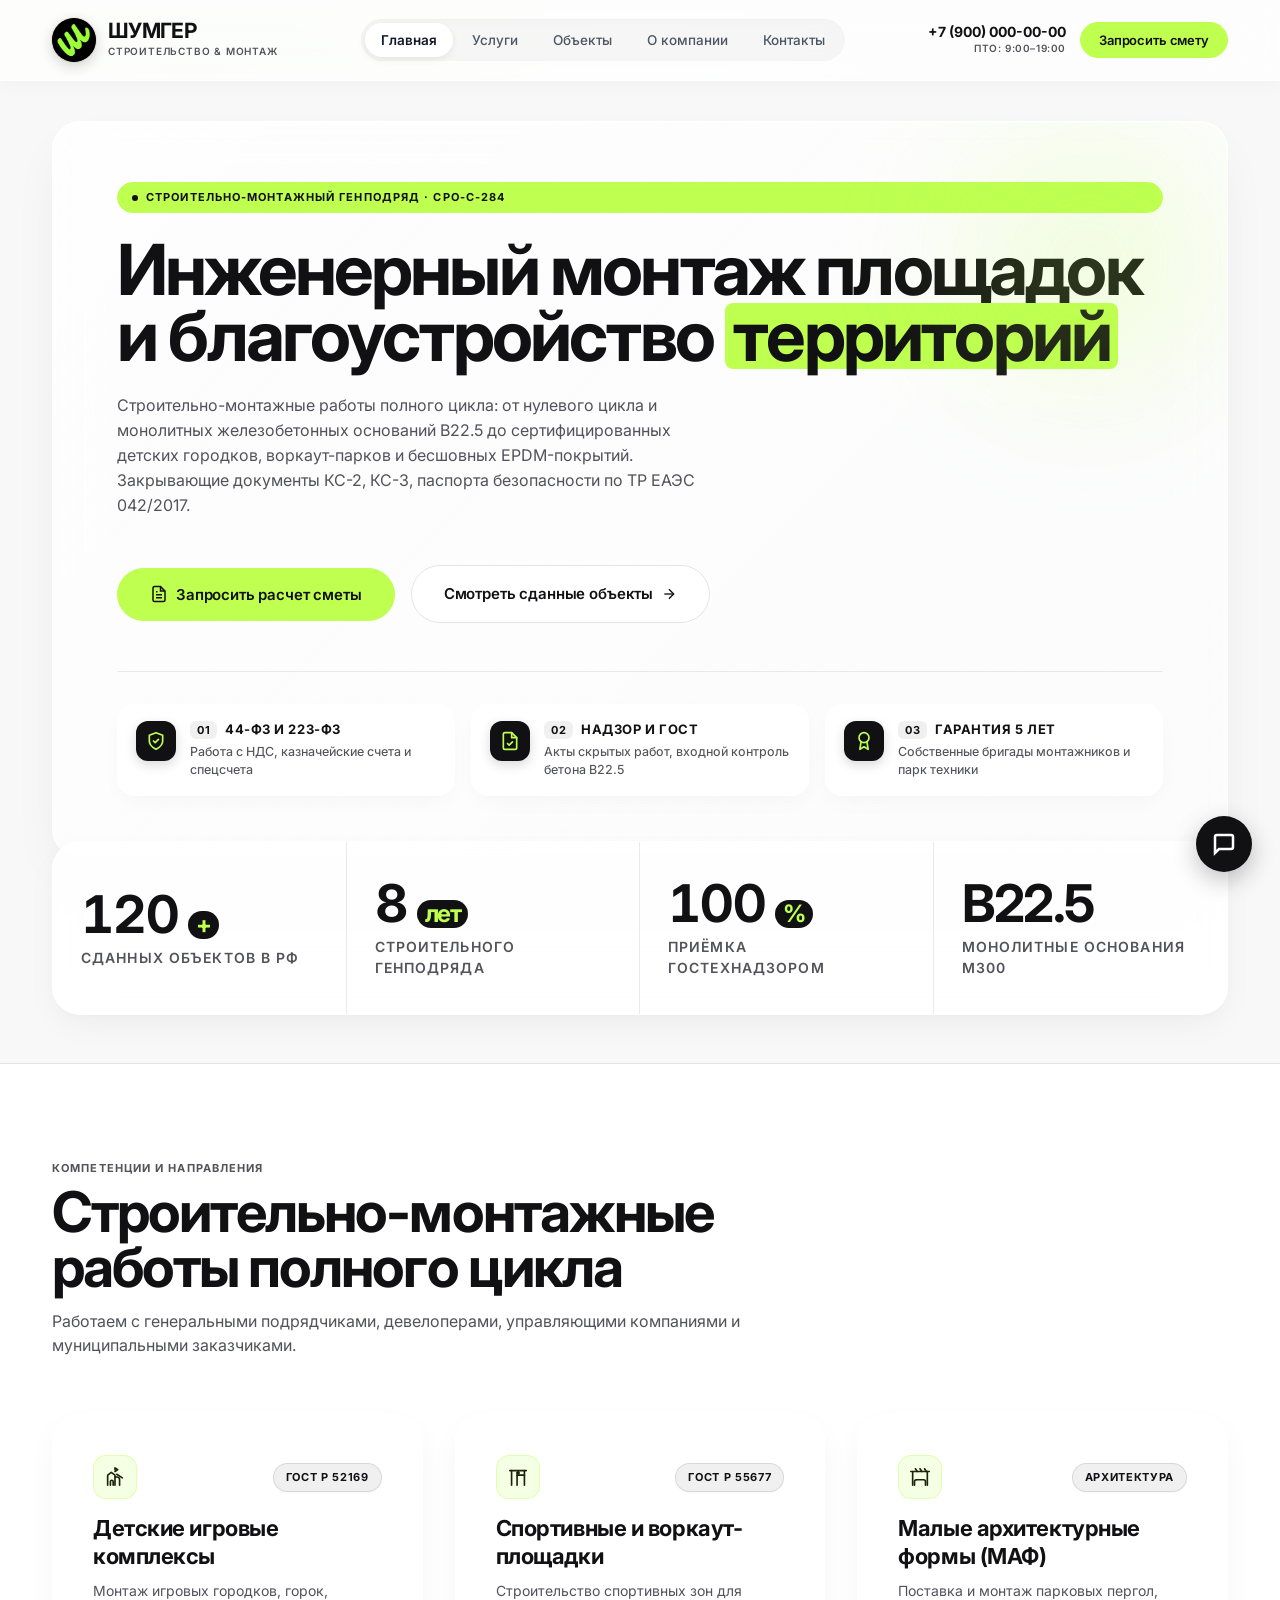
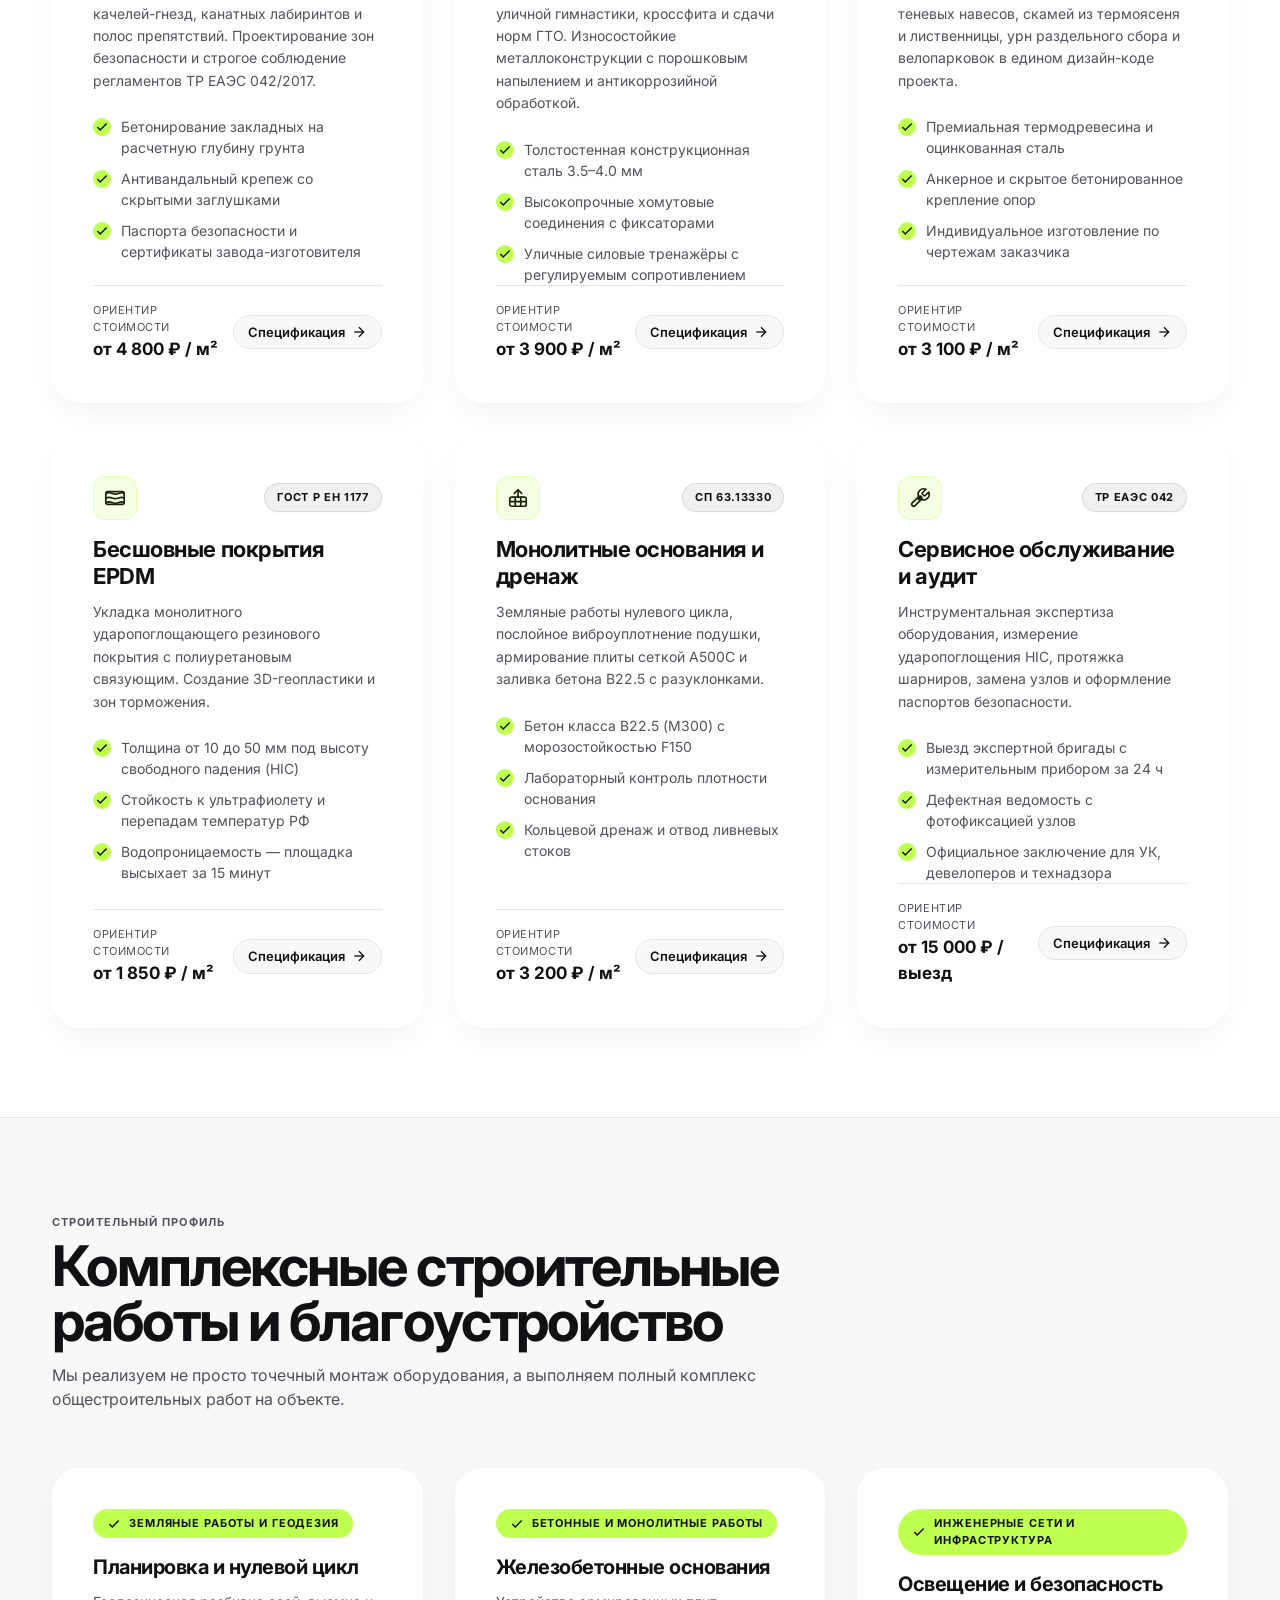
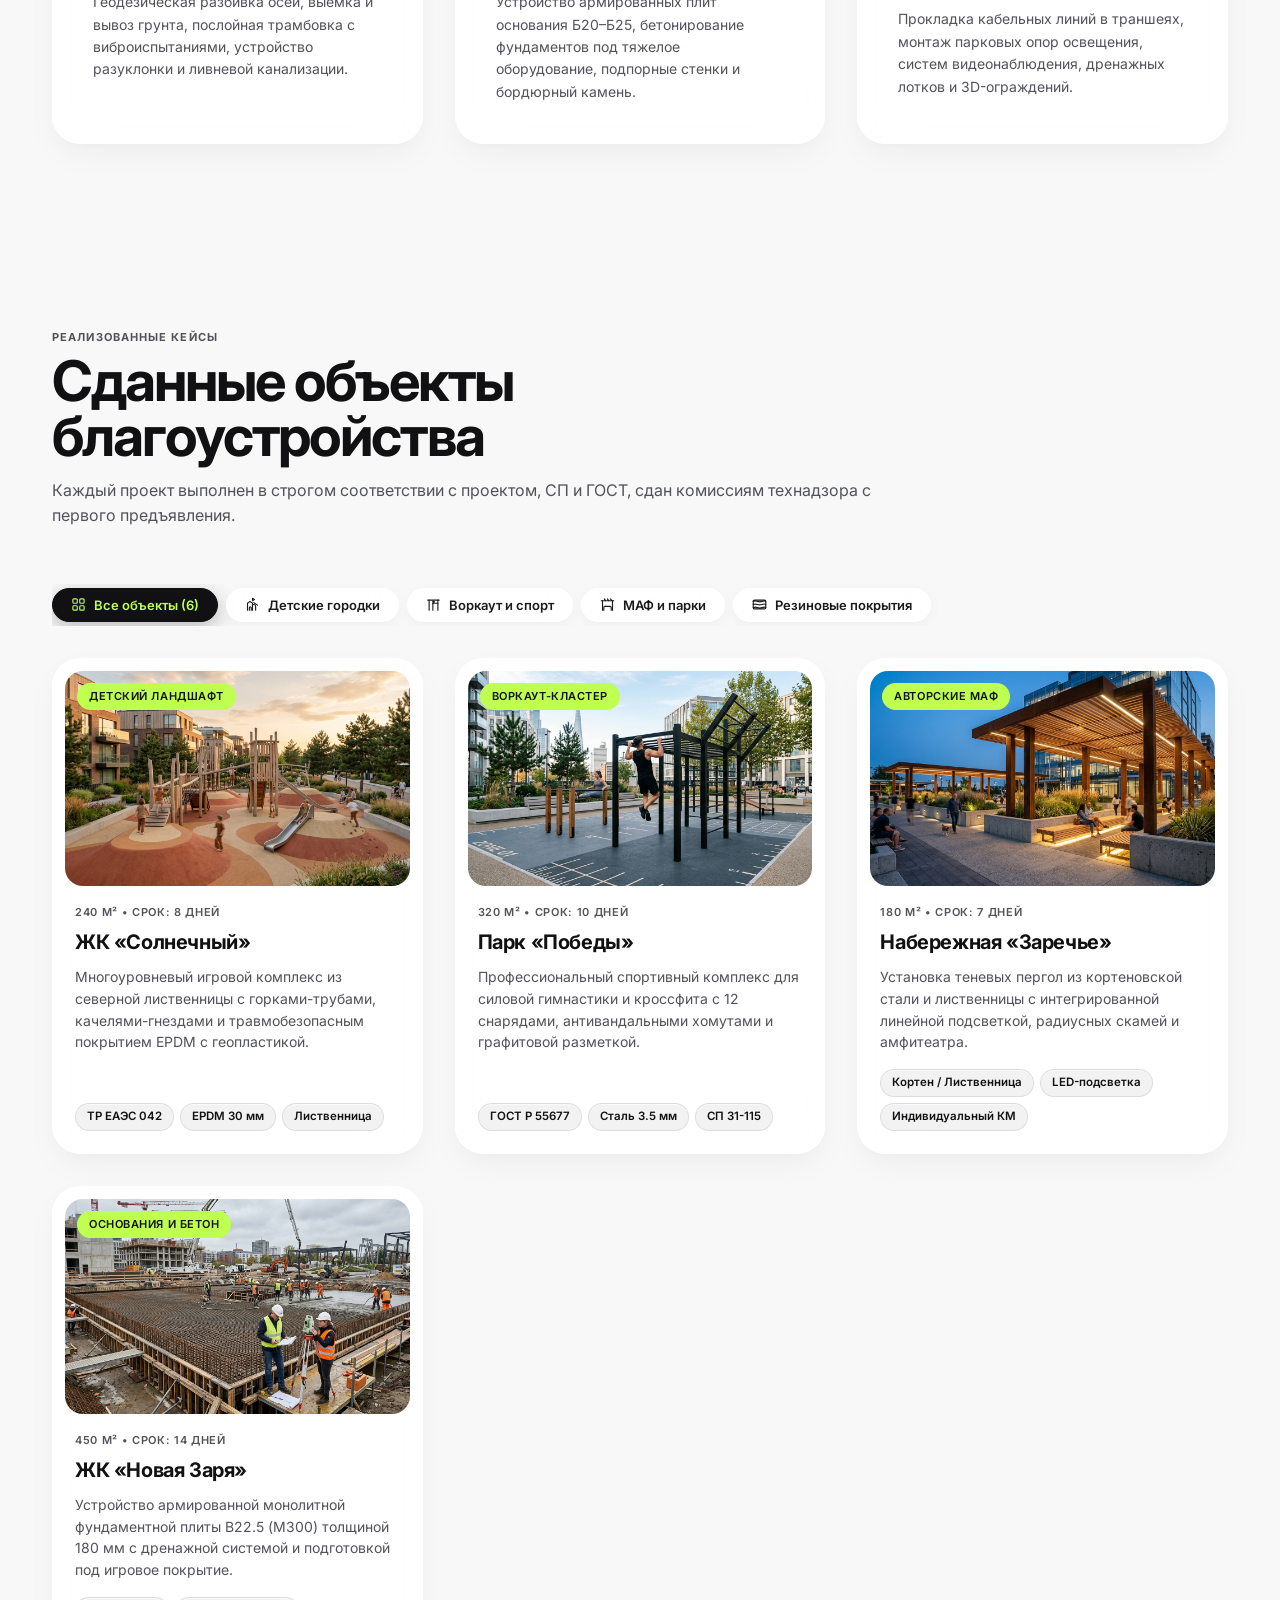
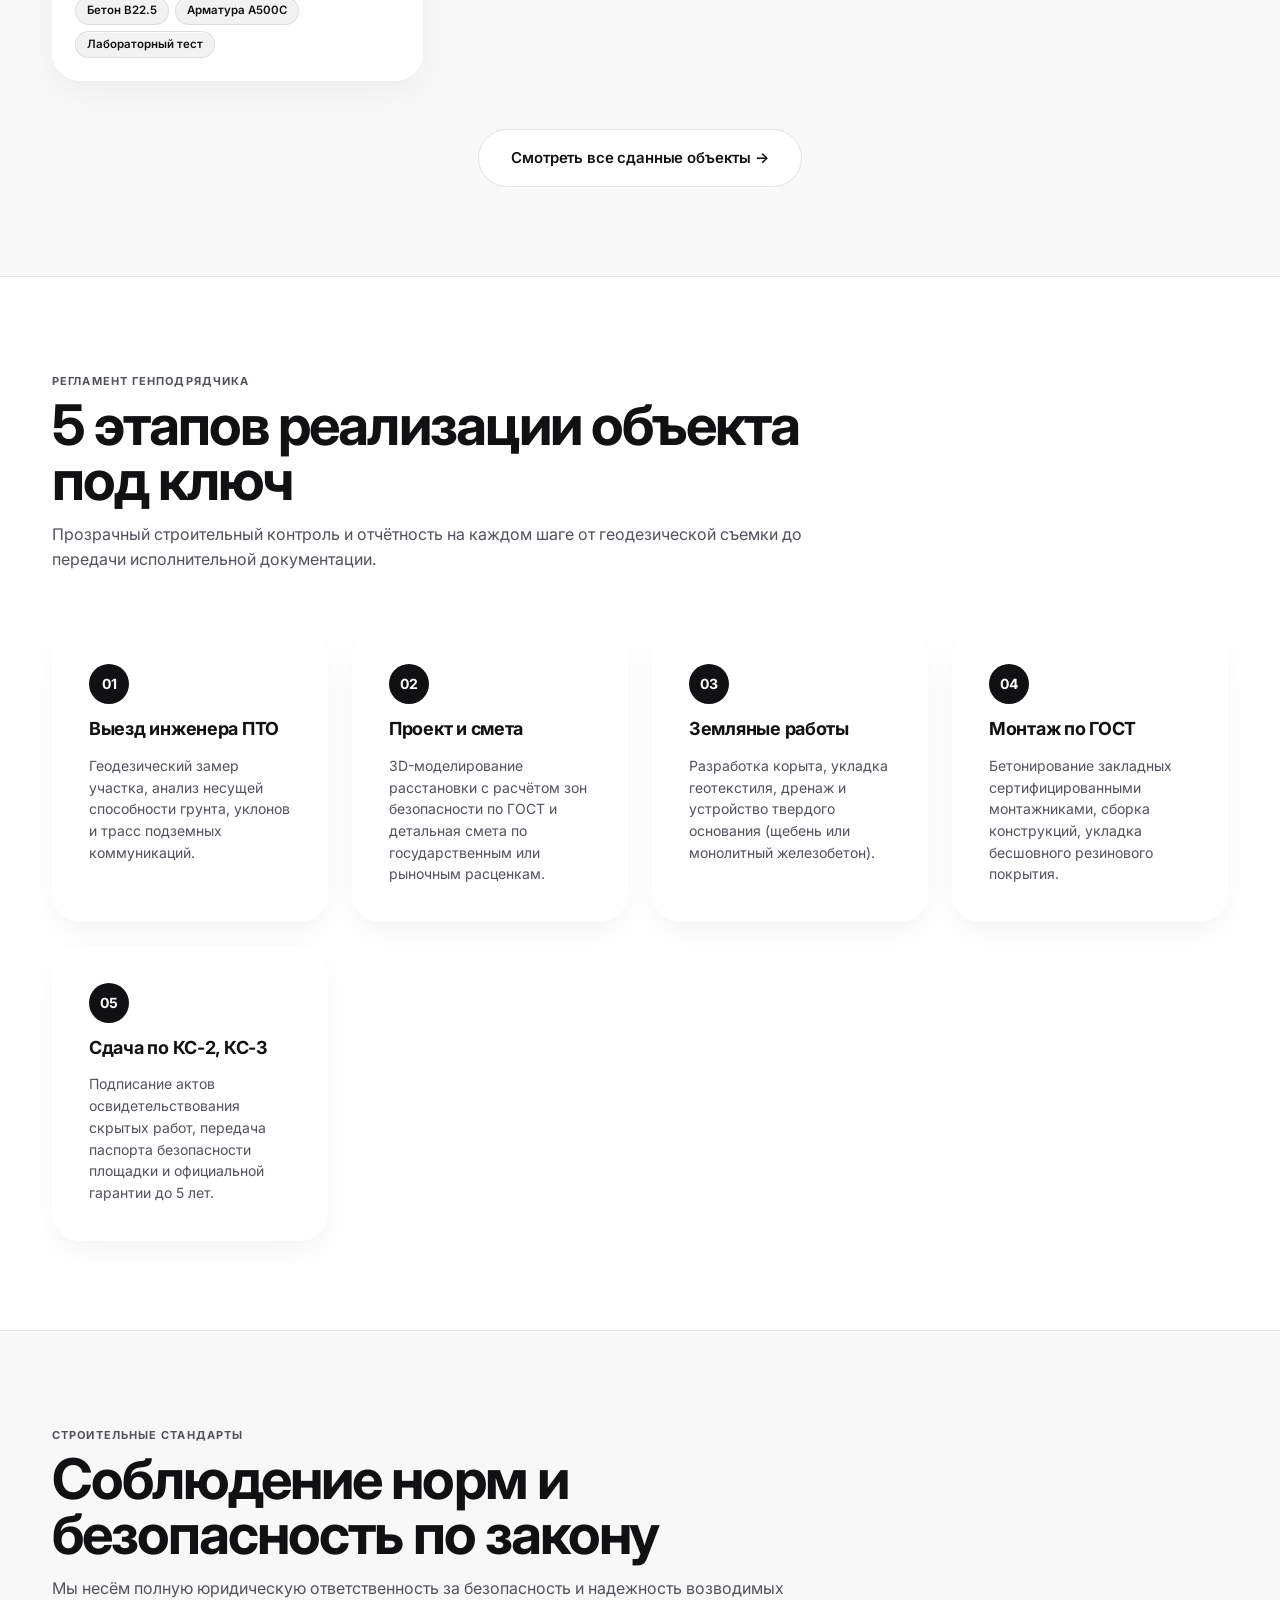
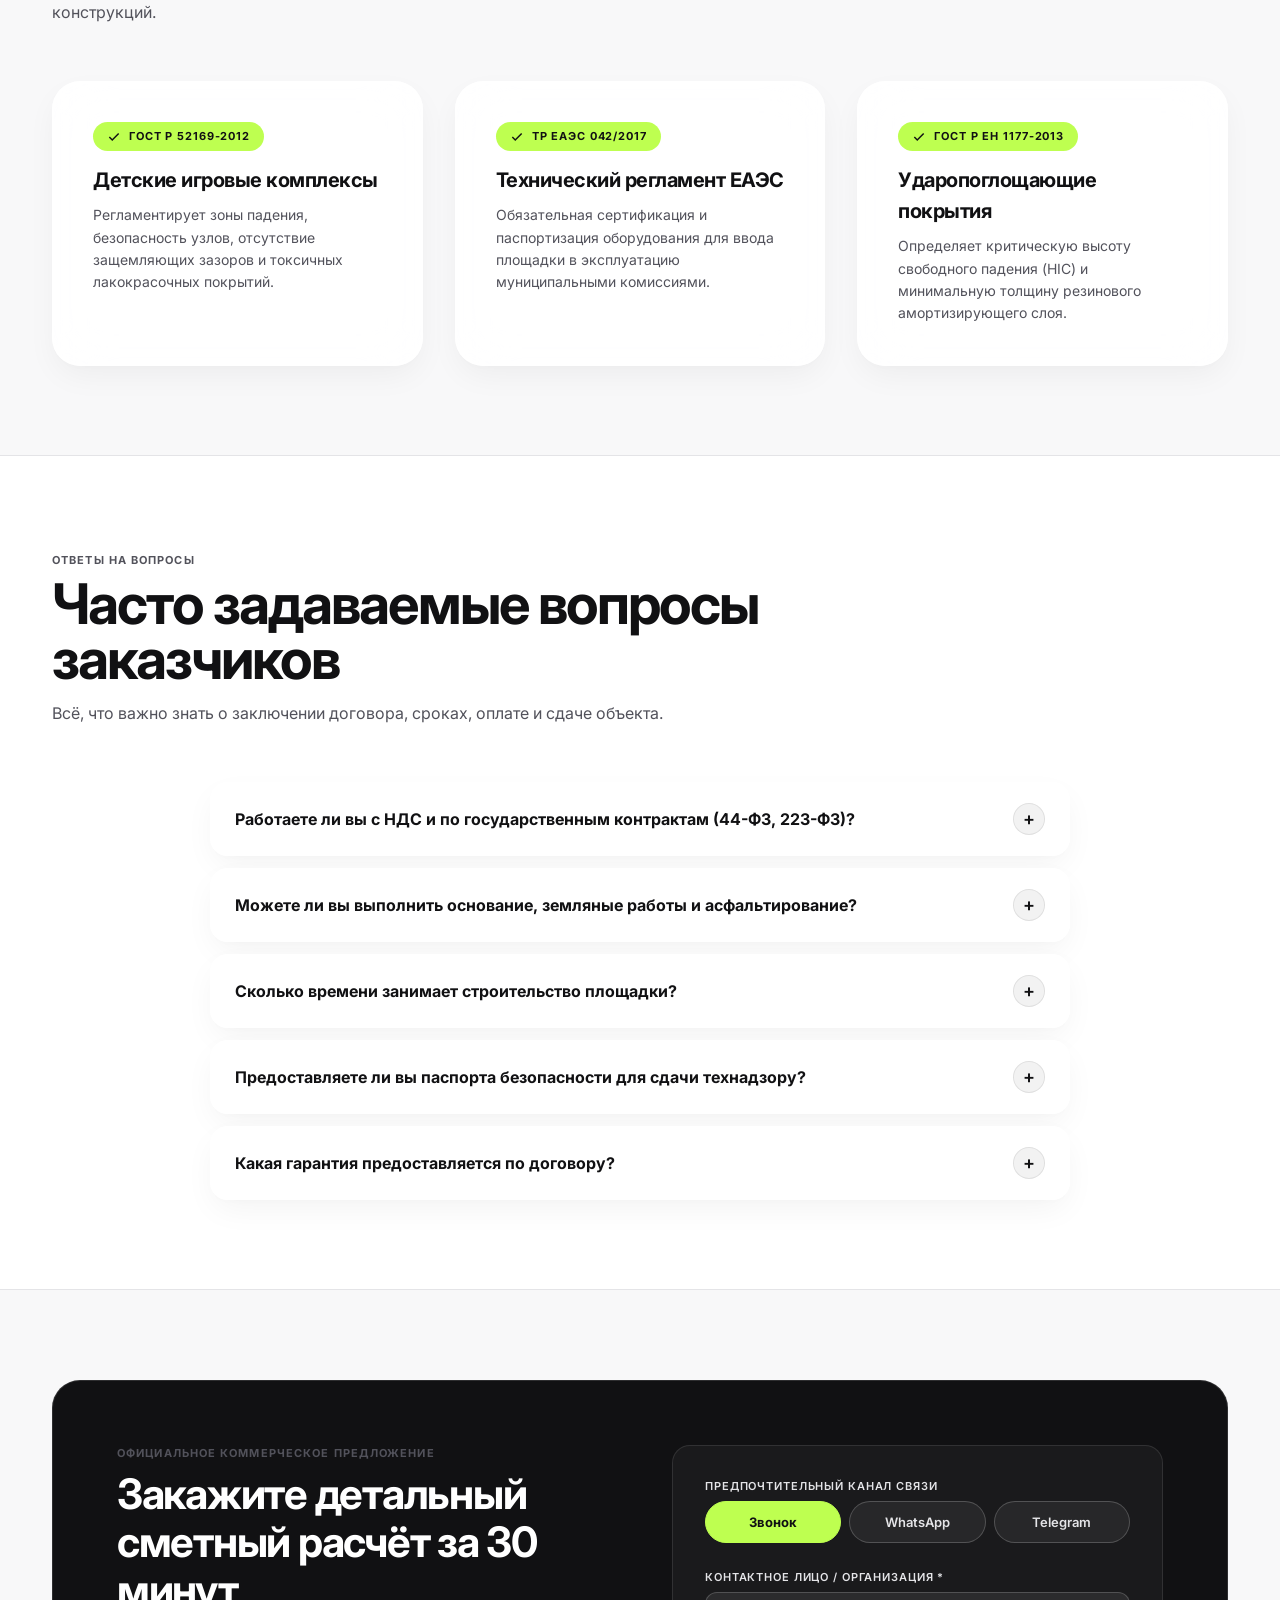
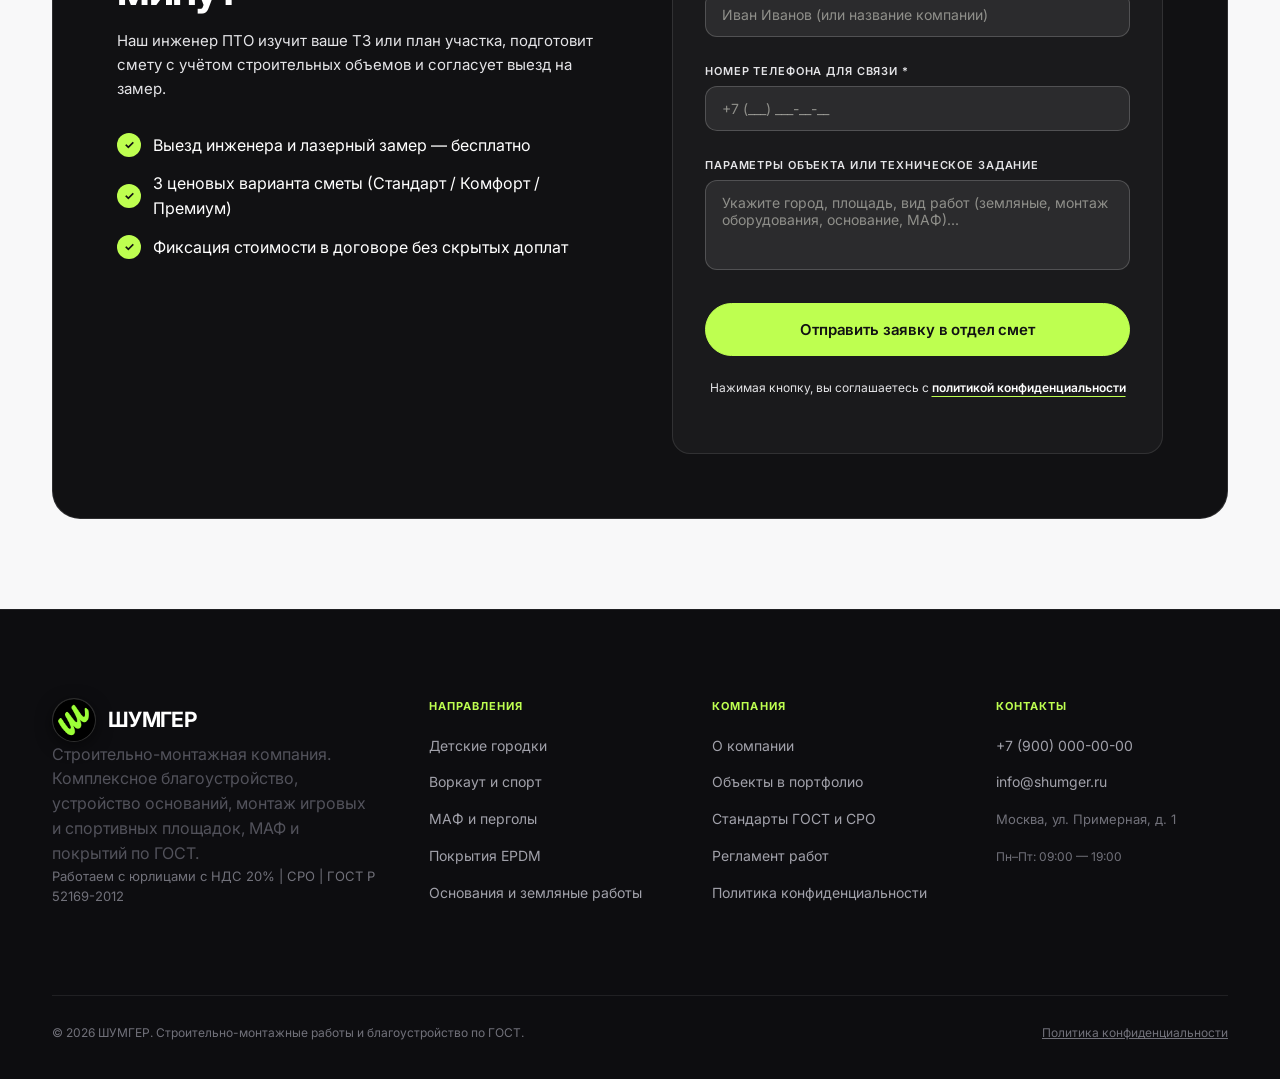
==== commit 10815054: "deploy: актуальная версия сайта (Apple Liquid Glass, новый логотип, адаптив, контакты, калькулятор, " ====
--- a/index.html
+++ b/index.html
@@ -3,352 +3,1081 @@
 <head>
   <meta charset="UTF-8">
   <meta name="viewport" content="width=device-width, initial-scale=1.0">
-  <title>ШУМГЕР — Монтаж детских площадок, воркаут-зон и МАФ по ГОСТ</title>
-  <meta name="description" content="Монтаж детских площадок, воркаут-зон и МАФ по ГОСТ. Полный цикл благоустройства: от основания до покрытий. Гарантия до 5 лет.">
-  <meta property="og:title" content="ШУМГЕР — Монтаж детских площадок и воркаут-зон">
-  <meta property="og:description" content="Монтаж по ГОСТ. 500+ объектов, гарантия до 5 лет.">
+  <title>ШУМГЕР — Строительно-монтажная компания. Благоустройство и монтаж площадок по ГОСТ</title>
+  <meta name="description" content="Строительно-монтажные работы, благоустройство территорий, устройство оснований, монтаж детских городков, воркаут-зон и МАФ по ГОСТ и СНиП. Работаем с НДС, генподряд, гарантия по договору до 5 лет.">
+  <link rel="canonical" href="https://shumger.ru/">
+  <meta name="theme-color" content="#111113">
+
+  <!-- Open Graph -->
   <meta property="og:type" content="website">
+  <meta property="og:site_name" content="ШУМГЕР">
+  <meta property="og:title" content="ШУМГЕР — Монтаж площадок и благоустройство территорий по ГОСТ">
+  <meta property="og:description" content="Строительно-монтажные работы под ключ: детские игровые комплексы, спортивные зоны, МАФ, покрытия и основания.">
   <meta property="og:url" content="https://shumger.ru/">
-  <link rel="icon" href="data:image/svg+xml,%3Csvg xmlns='http://www.w3.org/2000/svg' viewBox='0 0 120 60'%3E%3Cdefs%3E%3ClinearGradient id='g' x1='0%25' y1='0%25' x2='100%25' y2='0%25'%3E%3Cstop offset='0%25' stop-color='%231a5a2e'/%3E%3Cstop offset='100%25' stop-color='%23beff50'/%3E%3C/linearGradient%3E%3C/defs%3E%3Ctext x='50%25' y='80%25' font-family='sans-serif' font-size='48' font-weight='700' text-anchor='middle' fill='url(%23g)'%3Eur%3C/text%3E%3C/svg%3E" type="image/svg+xml">
+  <meta property="og:image" content="https://shumger.ru/og-image.png">
+  <meta property="og:locale" content="ru_RU">
+
+  <!-- Favicon -->
+  <link rel="icon" type="image/x-icon" href="favicon.ico">
+  <link rel="icon" type="image/png" sizes="32x32" href="assets/images/favicon-32x32.png">
+  <link rel="icon" type="image/png" sizes="192x192" href="assets/images/favicon.png">
+  <link rel="icon" type="image/svg+xml" href="assets/images/favicon.svg">
+  <link rel="apple-touch-icon" href="assets/images/favicon.png">
+
+  <!-- Google Fonts: Inter -->
   <link rel="preconnect" href="https://fonts.googleapis.com">
   <link rel="preconnect" href="https://fonts.gstatic.com" crossorigin>
-  <link href="https://fonts.googleapis.com/css2?family=Plus+Jakarta+Sans:wght@400;500;700&display=swap" rel="stylesheet">
-  <style>
-    :root {
-      --lime: #beff50;
-      --ink: #14140f;
-      --dark: #30302a;
-      --cream: #f5f5eb;
-      --warm: #fafaf5;
-      --white: #ffffff;
-      --ash: #d2d2c8;
-      --graphite: #6e6e64;
-      --radius: 26px;
-      --radius-sm: 8px;
-      --font: 'Plus Jakarta Sans', sans-serif;
+  <link rel="preconnect" href="https://fonts.googleapis.com">
+  <link rel="preconnect" href="https://fonts.gstatic.com" crossorigin>
+  <link href="https://fonts.googleapis.com/css2?family=Inter:wght@400;500;600;700&display=swap" rel="stylesheet">
+
+  <!-- Schema.org Structured Data (JSON-LD) -->
+  <script type="application/ld+json">
+  {
+    "@context": "https://schema.org",
+    "@type": "GeneralContractor",
+    "name": "ШУМГЕР",
+    "alternateName": "Строительно-монтажная компания ШУМГЕР",
+    "image": "https://shumger.ru/og-image.png",
+    "logo": "https://shumger.ru/assets/images/logo.png",
+    "url": "https://shumger.ru/",
+    "telephone": "+7-900-000-00-00",
+    "email": "info@shumger.ru",
+    "priceRange": "$$",
+    "address": {
+      "@type": "PostalAddress",
+      "streetAddress": "ул. Примерная, д. 1, стр. 2",
+      "addressLocality": "Москва",
+      "addressCountry": "RU"
+    },
+    "openingHoursSpecification": {
+      "@type": "OpeningHoursSpecification",
+      "dayOfWeek": ["Monday", "Tuesday", "Wednesday", "Thursday", "Friday"],
+      "opens": "09:00",
+      "closes": "19:00"
+    },
+    "sameAs": [
+      "https://t.me/shumger"
+    ],
+    "hasOfferCatalog": {
+      "@type": "OfferCatalog",
+      "name": "Строительно-монтажные услуги",
+      "itemListElement": [
+        {
+          "@type": "Offer",
+          "itemOffered": {
+            "@type": "Service",
+            "name": "Монтаж детских игровых площадок по ГОСТ",
+            "description": "Установка игровых городков, качелей, каруселей по ГОСТ Р 52169-2012 с паспортом безопасности"
+          }
+        },
+        {
+          "@type": "Offer",
+          "itemOffered": {
+            "@type": "Service",
+            "name": "Монтаж воркаут-зон и спортивных комплексов",
+            "description": "Спортивные тренажеры, полосы препятствий и уличный воркаут"
+          }
+        },
+        {
+          "@type": "Offer",
+          "itemOffered": {
+            "@type": "Service",
+            "name": "Монтаж малых архитектурных форм (МАФ)",
+            "description": "Перголы, скамьи, навесы, ограждения и урны"
+          }
+        },
+        {
+          "@type": "Offer",
+          "itemOffered": {
+            "@type": "Service",
+            "name": "Укладка бесшовных резиновых и EPDM покрытий",
+            "description": "Травмобезопасные ударопоглощающие покрытия для детских и спортивных зон"
+          }
+        },
+        {
+          "@type": "Offer",
+          "itemOffered": {
+            "@type": "Service",
+            "name": "Устройство бетонных и щебеночных оснований",
+            "description": "Монолитные железобетонные плиты B22.5 и дренажные основания"
+          }
+        },
+        {
+          "@type": "Offer",
+          "itemOffered": {
+            "@type": "Service",
+            "name": "Сервисное обслуживание и ремонт площадок",
+            "description": "Ежегодный аудит безопасности, протяжка узлов и ремонт покрытий"
+          }
+        }
+      ]
     }
-    *, *::before, *::after { box-sizing: border-box; margin: 0; padding: 0; -webkit-font-smoothing: antialiased; }
-    html { scroll-behavior: smooth; }
-    body { font-family: var(--font); font-size: 15px; line-height: 1.5; color: var(--ink); background: var(--white); overflow-x: hidden; }
-    a { color: inherit; text-decoration: none; }
-    button { font-family: inherit; cursor: pointer; border: none; background: none; }
-    input { font-family: inherit; font-size: 15px; }
-    .container { max-width: 1160px; margin: 0 auto; padding: 0 24px; }
-
-    .eyebrow { font-size: 11px; font-weight: 500; text-transform: uppercase; letter-spacing: 0.1em; color: var(--graphite); display: inline-block; }
-    .eyebrow-pill { font-size: 11px; font-weight: 500; text-transform: uppercase; letter-spacing: 0.1em; padding: 6px 14px; border-radius: var(--radius-sm); border: 1px solid var(--ash); display: inline-flex; align-items: center; gap: 8px; }
-    .dot-live { width: 7px; height: 7px; border-radius: 50%; background: #38a169; display: inline-block; }
-
-    .btn { display: inline-flex; align-items: center; justify-content: center; gap: 10px; font-weight: 500; padding: 14px 28px; border-radius: var(--radius); transition: opacity .15s; }
-    .btn:hover { opacity: .85; }
-    .btn-lime { background: var(--lime); color: var(--ink); }
-    .btn-dark { background: var(--ink); color: var(--white); }
-    .btn-secondary { background: var(--cream); color: var(--ink); border: 1px solid var(--ash); }
-
-    header.site-header { position: sticky; top: 0; z-index: 100; background: var(--white); border-bottom: 1px solid var(--ash); height: 76px; }
-    .header-inner { display: flex; align-items: center; justify-content: space-between; height: 100%; }
-    .brand { display: flex; align-items: center; gap: 12px; }
-    .brand-mark { width: 44px; height: 44px; display: flex; align-items: center; justify-content: center; border-radius: var(--radius); background: var(--cream); border: 1px solid var(--ash); overflow: hidden; }
-    .brand-mark svg { width: 80%; height: 80%; }
-    .brand-name { font-size: 20px; font-weight: 700; letter-spacing: -.03em; }
-    .site-nav { display: flex; align-items: center; gap: 24px; }
-    .site-nav a { font-size: 14px; font-weight: 500; transition: opacity .15s; }
-    .site-nav a:hover { opacity: .65; }
-    .header-cta { display: flex; align-items: center; gap: 16px; }
-    .burger { display: none; margin-left: auto; margin-right: 16px; }
-
-    .hero { padding: 56px 0 72px; background: var(--cream); }
-    .hero-grid { display: grid; grid-template-columns: 1.15fr .85fr; gap: 36px; }
-    .hero-card { background: var(--white); border-radius: var(--radius); padding: 48px; }
-    .hero-title { font-size: clamp(34px, 4.2vw, 52px); font-weight: 700; line-height: .90; letter-spacing: -.03em; margin: 20px 0 16px; }
-    .hero-lead { color: var(--graphite); margin-bottom: 28px; max-width: 480px; }
-    .hero-actions { display: flex; gap: 12px; flex-wrap: wrap; }
-    .proof-bar { display: grid; grid-template-columns: repeat(3, 1fr); gap: 20px; padding-top: 28px; border-top: 1px solid var(--ash); margin-top: 36px; }
-    .proof-bar strong { font-size: 24px; font-weight: 700; }
-    .proof-bar span { font-size: 12px; color: var(--graphite); }
-    .hero-lime { background: var(--lime); border-radius: var(--radius); padding: 36px; color: var(--ink); }
-    .hero-lime .btn { background: var(--white); color: var(--ink); border: none; }
-
-    .audience { padding: 80px 0; background: var(--white); }
-    .section-title { font-size: clamp(26px, 3.2vw, 40px); font-weight: 700; line-height: 1.0; letter-spacing: -.03em; margin-bottom: 32px; }
-    .tabs { display: flex; gap: 4px; flex-wrap: wrap; margin-bottom: 32px; }
-    .tab { padding: 10px 22px; border-radius: var(--radius); border: 1px solid var(--ash); background: var(--white); font-size: 14px; font-weight: 500; cursor: pointer; transition: .15s; }
-    .tab:hover { opacity: .8; }
-    .tab-active { background: var(--ink); color: var(--white); border-color: var(--ink); }
-    .audience-card { background: var(--white); border-radius: var(--radius); border: 1px solid var(--ash); padding: 40px; }
-    .audience-grid { display: grid; grid-template-columns: 1fr 1fr; gap: 48px; align-items: center; }
-    .audience-panel { display: none; }
-    .audience-panel.is-active { display: grid; }
-
-    .calc { padding: 96px 0; background: var(--cream); }
-    .calc-card { background: var(--white); border-radius: var(--radius); border: 1px solid var(--ash); padding: 48px; display: grid; grid-template-columns: 1.3fr .9fr; gap: 48px; }
-    .quiz-grid { display: grid; grid-template-columns: 1fr 1fr; gap: 12px; margin-bottom: 32px; }
-    .quiz-opt { border: 1px solid var(--ash); border-radius: var(--radius); padding: 16px; cursor: pointer; transition: .15s; user-select: none; }
-    .quiz-opt:hover { background: var(--cream); }
-    .quiz-opt.is-sel { background: var(--ink); color: var(--white); border-color: var(--ink); }
-    .calc-sidebar { background: var(--cream); border-radius: var(--radius); border: 1px solid var(--ash); padding: 32px; }
-    .price { font-size: 32px; font-weight: 700; margin-bottom: 24px; }
-    .input { width: 100%; border: 1px solid var(--ash); border-radius: var(--radius-sm); padding: 12px 16px; margin-bottom: 12px; }
-    .input:focus { outline: 2px solid var(--lime); border-color: var(--lime); }
-
-    .portfolio { padding: 80px 0; background: var(--white); }
-    .portfolio-grid { display: grid; grid-template-columns: repeat(3, 1fr); gap: 24px; }
-    .case { background: var(--white); border-radius: var(--radius); border: 1px solid var(--ash); overflow: hidden; }
-    .case-img { height: 200px; background: var(--cream); display: flex; align-items: center; justify-content: center; color: var(--graphite); font-size: 14px; }
-    .case-body { padding: 28px; }
-    .case-body h4 { margin-bottom: 6px; font-size: 16px; }
-    .case-body p { font-size: 14px; color: var(--graphite); }
-
-    .contact { padding: 96px 0; background: var(--cream); }
-    .contact-grid { display: grid; grid-template-columns: 1fr 1fr; gap: 48px; }
-    .contact-card { background: var(--white); border-radius: var(--radius); border: 1px solid var(--ash); padding: 44px; }
-    .contact-card h3 { margin-bottom: 20px; font-size: 20px; }
-    .contact-card p { margin-bottom: 8px; }
-    .contact-card a:hover { text-decoration: underline; }
-
-    footer { background: var(--ink); color: var(--white); padding: 60px 0 30px; }
-    .footer-grid { display: grid; grid-template-columns: 1fr 1fr; gap: 40px; margin-bottom: 40px; }
-    .footer-links a { color: var(--ash); display: block; margin-bottom: 8px; transition: .15s; }
-    .footer-links a:hover { color: var(--lime); }
-    .footer-copy { text-align: center; font-size: 12px; color: var(--graphite); border-top: 1px solid var(--dark); padding-top: 20px; }
-
-    .overlay { position: fixed; inset: 0; background: var(--white); z-index: 1000; display: none; flex-direction: column; padding: 24px; }
-    .overlay-close { align-self: flex-end; font-size: 32px; background: none; border: none; cursor: pointer; color: var(--ink); margin-bottom: 40px; }
-    .overlay-nav { display: flex; flex-direction: column; gap: 24px; font-size: 24px; font-weight: 500; }
-
-    .modal { position: fixed; inset: 0; background: rgba(20,20,15,.7); z-index: 999; display: none; align-items: center; justify-content: center; padding: 20px; }
-    .modal-card { background: var(--white); padding: 40px; border-radius: var(--radius); max-width: 500px; width: 100%; position: relative; }
-    .modal-close { position: absolute; top: 20px; right: 20px; font-size: 20px; cursor: pointer; border: none; background: none; color: var(--graphite); }
-
-    @media (max-width: 992px) {
-      .site-nav, .header-phone { display: none; }
-      .burger { display: block; }
-      .header-cta .btn-lime { display: none; }
-      .hero-grid, .audience-grid, .calc-card, .contact-grid { grid-template-columns: 1fr; }
-      .portfolio-grid { grid-template-columns: 1fr 1fr; }
-      .footer-grid { grid-template-columns: 1fr; }
-    }
-    @media (max-width: 640px) {
-      .container { padding: 0 16px; }
-      .hero-card, .audience-card, .calc-card, .contact-card { padding: 24px; }
-      .proof-bar, .quiz-grid, .portfolio-grid { grid-template-columns: 1fr; }
-      .hero-actions { flex-direction: column; width: 100%; }
-      .btn { width: 100%; }
-      .tabs { flex-direction: column; }
-      .tab { text-align: center; }
-    }
-  </style>
+  }
+  </script>
+
+  <link rel="stylesheet" href="assets/css/style.css">
 </head>
 <body>
 
-  <header class="site-header">
-    <div class="container header-inner">
-      <a href="index.html" class="brand">
-        <div class="brand-mark">
-          <svg viewBox="0 0 120 60" xmlns="http://www.w3.org/2000/svg" aria-label="ШУМГЕР">
-            <defs><linearGradient id="g" x1="0%" y1="0%" x2="100%" y2="0%"><stop offset="0%" stop-color="#1a5a2e"/><stop offset="100%" stop-color="#beff50"/></linearGradient></defs>
-            <text x="50%" y="80%" font-family="sans-serif" font-size="48" font-weight="700" text-anchor="middle" fill="url(#g)">ur</text>
-          </svg>
-        </div>
-        <div class="brand-name">ШУМГЕР</div>
+  <a class="skip-link" href="#main-content">Перейти к основному содержанию</a>
+
+  <!-- ==========================================================================
+       Шапка сайта (Header)
+       ========================================================================== -->
+  <header class="header">
+    <div class="container">
+      <nav class="nav" aria-label="Основная навигация">
+        <a href="index.html" class="logo" aria-label="ШУМГЕР — Строительно-монтажная компания">
+          <div class="logo-icon" aria-hidden="true"><img src="assets/images/logo.png" alt="ШУМГЕР" class="logo-img" width="44" height="44"></div>
+          <div class="logo-text">
+            <span class="logo-title">ШУМГЕР</span>
+            <span class="logo-tag">Строительство & Монтаж</span>
+          </div>
+        </a>
+
+        <ul class="nav-menu" id="navMenu">
+          <li><a href="index.html" class="nav-link active">Главная</a></li>
+          <li><a href="services.html" class="nav-link">Услуги</a></li>
+          <li><a href="portfolio.html" class="nav-link">Объекты</a></li>
+          <li><a href="about.html" class="nav-link">О компании</a></li>
+          <li><a href="contacts.html" class="nav-link">Контакты</a></li>
+        </ul>
+
+        <div class="nav-actions">
+          <a href="tel:+79000000000" class="header-phone" aria-label="Позвонить в компанию">
+            <span class="header-phone-number">+7 (900) 000-00-00</span>
+            <span class="header-phone-hint">ПТО: 9:00–19:00</span>
+          </a>
+          <button type="button" class="btn btn-primary btn-sm" data-lead-trigger="Заявка из шапки">Запросить смету</button>
+        </div>
+
+        <button class="nav-toggle" type="button" aria-label="Открыть меню" aria-expanded="false" aria-controls="mobileDrawer">
+          <svg viewBox="0 0 24 24" fill="none" stroke="currentColor" stroke-width="2" stroke-linecap="round"><line x1="3" y1="12" x2="21" y2="12"></line><line x1="3" y1="6" x2="21" y2="6"></line><line x1="3" y1="18" x2="21" y2="18"></line></svg>
+        </button>
+      </nav>
+    </div>
+  </header>
+
+  <!-- Мобильное меню (Drawer) -->
+  <div class="mobile-drawer-backdrop" id="drawerBackdrop"></div>
+  <aside class="mobile-drawer" id="mobileDrawer" aria-label="Мобильное меню">
+    <div>
+      <div class="drawer-header">
+        <div class="logo">
+          <div class="logo-icon" aria-hidden="true"><img src="assets/images/logo.png" alt="ШУМГЕР" class="logo-img" width="44" height="44"></div>
+          <span class="logo-title">ШУМГЕР</span>
+        </div>
+        <button class="drawer-close" aria-label="Закрыть меню">✕</button>
+      </div>
+
+      <nav class="drawer-nav">
+        <a href="index.html" class="drawer-link active">Главная</a>
+        <a href="services.html" class="drawer-link">Услуги</a>
+        <a href="portfolio.html" class="drawer-link">Объекты</a>
+        <a href="about.html" class="drawer-link">О компании</a>
+        <a href="contacts.html" class="drawer-link">Контакты</a>
+      </nav>
+    </div>
+
+    <div class="drawer-footer">
+      <a href="tel:+79000000000" class="btn btn-ghost btn-block">
+        +7 (900) 000-00-00
       </a>
-      <nav class="site-nav">
-        <a href="services.html">Услуги</a>
-        <a href="#audiences">Для кого</a>
-        <a href="#calculator">Калькулятор</a>
-        <a href="services.html#safety">Стандарты</a>
-        <a href="#portfolio">Объекты</a>
-      </nav>
-      <div class="header-cta">
-        <div class="header-phone"><a href="tel:+79990000000">+7 (999) 000-00-00</a></div>
-        <button type="button" class="btn btn-lime" onclick="openModal('Получить смету')">Получить смету</button>
-      </div>
-      <button type="button" class="burger" onclick="toggleMenu()" aria-label="Меню">
-        <svg width="28" height="28" viewBox="0 0 24 24" fill="none" stroke="#14140f" stroke-width="2"><path d="M3 12h18M3 6h18M3 18h18"/></svg>
+      <button type="button" class="btn btn-primary btn-block" data-lead-trigger="Заявка из моб. меню">Оставить заявку</button>
+    </div>
+  </aside>
+
+  <!-- ==========================================================================
+       Основной контент (Main)
+       ========================================================================== -->
+  <main id="main-content">
+
+        <!-- HERO SECTION: Архитектурный двуколоночный блок -->
+    <section class="hero">
+      <div class="container">
+        <div class="hero-grid">
+          <!-- Левая колонка: Текст и призывы в премиальной панели Liquid Glass -->
+          <div class="hero-left hero-glass-panel">
+            <div class="hero-tech-kicker">
+              <span class="tech-dot"></span>
+              <span>СТРОИТЕЛЬНО-МОНТАЖНЫЙ ГЕНПОДРЯД · СРО-С-284</span>
+            </div>
+
+            <h1 class="hero-title">
+              Инженерный монтаж площадок и благоустройство <span class="hero-title-accent">территорий</span>
+            </h1>
+
+            <p class="hero-lead">
+              Строительно-монтажные работы полного цикла: от нулевого цикла и монолитных железобетонных оснований B22.5 до сертифицированных детских городков, воркаут-парков и бесшовных EPDM-покрытий. Закрывающие документы КС-2, КС-3, паспорта безопасности по ТР ЕАЭС 042/2017.
+            </p>
+
+            <div class="hero-actions">
+              <button type="button" class="btn btn-primary btn-lg" data-lead-trigger="Главный экран: Запросить смету">
+                <svg width="18" height="18" viewBox="0 0 24 24" fill="none" stroke="currentColor" stroke-width="2"><path d="M14 2H6a2 2 0 0 0-2 2v16a2 2 0 0 0 2 2h12a2 2 0 0 0 2-2V8z"></path><polyline points="14 2 14 8 20 8"></polyline><line x1="16" y1="13" x2="8" y2="13"></line><line x1="16" y1="17" x2="8" y2="17"></line><polyline points="10 9 9 9 8 9"></polyline></svg>
+                Запросить расчет сметы
+              </button>
+              <a href="portfolio.html" class="btn btn-outline-light btn-lg">
+                Смотреть сданные объекты
+                <svg width="16" height="16" viewBox="0 0 24 24" fill="none" stroke="currentColor" stroke-width="2"><line x1="5" y1="12" x2="19" y2="12"></line><polyline points="12 5 19 12 12 19"></polyline></svg>
+              </a>
+            </div>
+
+            <div class="hero-specs-row">
+              <div class="hero-spec-card">
+                <div class="hero-spec-icon-box" aria-hidden="true">
+                  <svg width="20" height="20" viewBox="0 0 24 24" fill="none" stroke="currentColor" stroke-width="2" stroke-linecap="round" stroke-linejoin="round">
+                    <path d="M12 22s8-4 8-10V5l-8-3-8 3v7c0 6 8 10 8 10z"></path>
+                    <path d="m9 12 2 2 4-4"></path>
+                  </svg>
+                </div>
+                <div class="hero-spec-content">
+                  <div class="hero-spec-header">
+                    <span class="hero-spec-num">01</span>
+                    <span class="hero-spec-code">44-ФЗ И 223-ФЗ</span>
+                  </div>
+                  <span class="hero-spec-text">Работа с НДС, казначейские счета и спецсчета</span>
+                </div>
+              </div>
+
+              <div class="hero-spec-card">
+                <div class="hero-spec-icon-box" aria-hidden="true">
+                  <svg width="20" height="20" viewBox="0 0 24 24" fill="none" stroke="currentColor" stroke-width="2" stroke-linecap="round" stroke-linejoin="round">
+                    <path d="M14 2H6a2 2 0 0 0-2 2v16a2 2 0 0 0 2 2h12a2 2 0 0 0 2-2V8z"></path>
+                    <polyline points="14 2 14 8 20 8"></polyline>
+                    <path d="m9 15 2 2 4-4"></path>
+                  </svg>
+                </div>
+                <div class="hero-spec-content">
+                  <div class="hero-spec-header">
+                    <span class="hero-spec-num">02</span>
+                    <span class="hero-spec-code">НАДЗОР И ГОСТ</span>
+                  </div>
+                  <span class="hero-spec-text">Акты скрытых работ, входной контроль бетона B22.5</span>
+                </div>
+              </div>
+
+              <div class="hero-spec-card">
+                <div class="hero-spec-icon-box" aria-hidden="true">
+                  <svg width="20" height="20" viewBox="0 0 24 24" fill="none" stroke="currentColor" stroke-width="2" stroke-linecap="round" stroke-linejoin="round">
+                    <circle cx="12" cy="8" r="6"></circle>
+                    <path d="M15.477 12.89 17 22l-5-3-5 3 1.523-9.11"></path>
+                  </svg>
+                </div>
+                <div class="hero-spec-content">
+                  <div class="hero-spec-header">
+                    <span class="hero-spec-num">03</span>
+                    <span class="hero-spec-code">ГАРАНТИЯ 5 ЛЕТ</span>
+                  </div>
+                  <span class="hero-spec-text">Собственные бригады монтажников и парк техники</span>
+                </div>
+              </div>
+            </div>
+          </div>
+        </div>
+      </div>
+    </section>
+
+    <!-- СТРОИТЕЛЬНЫЕ ПОКАЗАТЕЛИ (Швейцарская полоса) -->
+    <div class="container">
+      <div class="stats-strip">
+        <div class="stat-cell">
+          <div class="stat-number"><span data-count="120">120</span><span class="stat-suffix">+</span></div>
+          <div class="stat-label">Сданных объектов в РФ</div>
+        </div>
+        <div class="stat-cell">
+          <div class="stat-number"><span data-count="8">8</span><span class="stat-suffix">лет</span></div>
+          <div class="stat-label">Строительного генподряда</div>
+        </div>
+        <div class="stat-cell">
+          <div class="stat-number"><span data-count="100">100</span><span class="stat-suffix">%</span></div>
+          <div class="stat-label">Приёмка Гостехнадзором</div>
+        </div>
+        <div class="stat-cell">
+          <div class="stat-number"><span>В22.5</span></div>
+          <div class="stat-label">Монолитные основания М300</div>
+        </div>
+      </div>
+    </div>
+
+    <!-- СЕКЦИЯ: НАШИ НАПРАВЛЕНИЯ -->
+    <section class="section section-alt" id="services">
+      <div class="container">
+        <div class="section-header">
+          <span class="eyebrow">КОМПЕТЕНЦИИ И НАПРАВЛЕНИЯ</span>
+          <h2 class="section-title">Строительно-монтажные работы полного цикла</h2>
+          <p class="section-subtitle">Работаем с генеральными подрядчиками, девелоперами, управляющими компаниями и муниципальными заказчиками.</p>
+        </div>
+
+        <div class="services-grid">
+          <!-- Направление 1: Детские городки -->
+          <div class="service-card">
+            <div>
+              <div class="service-top">
+                <div class="service-icon-box">
+                  <svg width="22" height="22" viewBox="0 0 24 24" fill="none" stroke="currentColor" stroke-width="1.8" stroke-linecap="round" stroke-linejoin="round"><path d="M4 21V10l4-3 4 3v11"></path><path d="M12 4V2l3 2-3 2"></path><path d="M7 21v-4a1.5 1.5 0 0 1 3 0v4"></path><path d="M12 12h2a3 3 0 0 1 3 3v6"></path><path d="M14 9l6 4"></path></svg>
+                </div>
+                <span class="service-tag">ГОСТ Р 52169</span>
+              </div>
+              <h3 class="service-title">Детские игровые комплексы</h3>
+              <p class="service-desc">Монтаж игровых городков, горок, качелей-гнезд, канатных лабиринтов и полос препятствий. Проектирование зон безопасности и строгое соблюдение регламентов ТР ЕАЭС 042/2017.</p>
+              <ul class="service-features-list">
+                <li><svg width="16" height="16" viewBox="0 0 24 24" fill="none" stroke="currentColor" stroke-width="2.5"><polyline points="20 6 9 17 4 12"></polyline></svg>Бетонирование закладных на расчетную глубину грунта</li>
+                <li><svg width="16" height="16" viewBox="0 0 24 24" fill="none" stroke="currentColor" stroke-width="2.5"><polyline points="20 6 9 17 4 12"></polyline></svg>Антивандальный крепеж со скрытыми заглушками</li>
+                <li><svg width="16" height="16" viewBox="0 0 24 24" fill="none" stroke="currentColor" stroke-width="2.5"><polyline points="20 6 9 17 4 12"></polyline></svg>Паспорта безопасности и сертификаты завода-изготовителя</li>
+              </ul>
+            </div>
+            <div class="service-footer">
+              <div>
+                <div class="service-price-hint">Ориентир стоимости</div>
+                <div class="service-price-value">от 4 800 ₽ / м²</div>
+              </div>
+              <a href="services.html#detskie" class="service-link">
+                Спецификация
+                <svg width="16" height="16" viewBox="0 0 24 24" fill="none" stroke="currentColor" stroke-width="2"><line x1="5" y1="12" x2="19" y2="12"></line><polyline points="12 5 19 12 12 19"></polyline></svg>
+              </a>
+            </div>
+          </div>
+
+          <!-- Направление 2: Воркаут и спорт -->
+          <div class="service-card">
+            <div>
+              <div class="service-top">
+                <div class="service-icon-box">
+                  <svg width="22" height="22" viewBox="0 0 24 24" fill="none" stroke="currentColor" stroke-width="1.8" stroke-linecap="round" stroke-linejoin="round"><line x1="3" y1="5" x2="21" y2="5"></line><line x1="5" y1="5" x2="5" y2="21"></line><line x1="19" y1="5" x2="19" y2="21"></line><line x1="11" y1="10" x2="19" y2="10"></line><line x1="11" y1="10" x2="11" y2="21"></line><circle cx="12" cy="7.5" r="1.2" fill="currentColor"></circle></svg>
+                </div>
+                <span class="service-tag">ГОСТ Р 55677</span>
+              </div>
+              <h3 class="service-title">Спортивные и воркаут-площадки</h3>
+              <p class="service-desc">Строительство спортивных зон для уличной гимнастики, кроссфита и сдачи норм ГТО. Износостойкие металлоконструкции с порошковым напылением и антикоррозийной обработкой.</p>
+              <ul class="service-features-list">
+                <li><svg width="16" height="16" viewBox="0 0 24 24" fill="none" stroke="currentColor" stroke-width="2.5"><polyline points="20 6 9 17 4 12"></polyline></svg>Толстостенная конструкционная сталь 3.5–4.0 мм</li>
+                <li><svg width="16" height="16" viewBox="0 0 24 24" fill="none" stroke="currentColor" stroke-width="2.5"><polyline points="20 6 9 17 4 12"></polyline></svg>Высокопрочные хомутовые соединения с фиксаторами</li>
+                <li><svg width="16" height="16" viewBox="0 0 24 24" fill="none" stroke="currentColor" stroke-width="2.5"><polyline points="20 6 9 17 4 12"></polyline></svg>Уличные силовые тренажёры с регулируемым сопротивлением</li>
+              </ul>
+            </div>
+            <div class="service-footer">
+              <div>
+                <div class="service-price-hint">Ориентир стоимости</div>
+                <div class="service-price-value">от 3 900 ₽ / м²</div>
+              </div>
+              <a href="services.html#workout" class="service-link">
+                Спецификация
+                <svg width="16" height="16" viewBox="0 0 24 24" fill="none" stroke="currentColor" stroke-width="2"><line x1="5" y1="12" x2="19" y2="12"></line><polyline points="12 5 19 12 12 19"></polyline></svg>
+              </a>
+            </div>
+          </div>
+
+          <!-- Направление 3: МАФ -->
+          <div class="service-card">
+            <div>
+              <div class="service-top">
+                <div class="service-icon-box">
+                  <svg width="22" height="22" viewBox="0 0 24 24" fill="none" stroke="currentColor" stroke-width="1.8" stroke-linecap="round" stroke-linejoin="round"><line x1="2" y1="6" x2="22" y2="6"></line><line x1="4" y1="6" x2="4" y2="21"></line><line x1="20" y1="6" x2="20" y2="21"></line><line x1="7" y1="3" x2="9" y2="6"></line><line x1="12" y1="3" x2="14" y2="6"></line><line x1="17" y1="3" x2="19" y2="6"></line><path d="M8 15h8a2 2 0 0 1 2 2v4"></path><path d="M6 21v-4a2 2 0 0 1 2-2"></path></svg>
+                </div>
+                <span class="service-tag">Архитектура</span>
+              </div>
+              <h3 class="service-title">Малые архитектурные формы (МАФ)</h3>
+              <p class="service-desc">Поставка и монтаж парковых пергол, теневых навесов, скамей из термоясеня и лиственницы, урн раздельного сбора и велопарковок в едином дизайн-коде проекта.</p>
+              <ul class="service-features-list">
+                <li><svg width="16" height="16" viewBox="0 0 24 24" fill="none" stroke="currentColor" stroke-width="2.5"><polyline points="20 6 9 17 4 12"></polyline></svg>Премиальная термодревесина и оцинкованная сталь</li>
+                <li><svg width="16" height="16" viewBox="0 0 24 24" fill="none" stroke="currentColor" stroke-width="2.5"><polyline points="20 6 9 17 4 12"></polyline></svg>Анкерное и скрытое бетонированное крепление опор</li>
+                <li><svg width="16" height="16" viewBox="0 0 24 24" fill="none" stroke="currentColor" stroke-width="2.5"><polyline points="20 6 9 17 4 12"></polyline></svg>Индивидуальное изготовление по чертежам заказчика</li>
+              </ul>
+            </div>
+            <div class="service-footer">
+              <div>
+                <div class="service-price-hint">Ориентир стоимости</div>
+                <div class="service-price-value">от 3 100 ₽ / м²</div>
+              </div>
+              <a href="services.html#maf" class="service-link">
+                Спецификация
+                <svg width="16" height="16" viewBox="0 0 24 24" fill="none" stroke="currentColor" stroke-width="2"><line x1="5" y1="12" x2="19" y2="12"></line><polyline points="12 5 19 12 12 19"></polyline></svg>
+              </a>
+            </div>
+          </div>
+
+          <!-- Направление 4: Покрытия -->
+          <div class="service-card">
+            <div>
+              <div class="service-top">
+                <div class="service-icon-box">
+                  <svg width="22" height="22" viewBox="0 0 24 24" fill="none" stroke="currentColor" stroke-width="1.8" stroke-linecap="round" stroke-linejoin="round"><path d="M2 7c2.5-1 4.5-1 7 0s4.5 1 7 0 4.5-1 6 0"></path><path d="M2 12c2.5-1 4.5-1 7 0s4.5 1 7 0 4.5-1 6 0"></path><path d="M2 17c2.5-1 4.5-1 7 0s4.5 1 7 0 4.5-1 6 0"></path><rect x="2" y="5" width="20" height="14" rx="2"></rect></svg>
+                </div>
+                <span class="service-tag">ГОСТ Р ЕН 1177</span>
+              </div>
+              <h3 class="service-title">Бесшовные покрытия EPDM</h3>
+              <p class="service-desc">Укладка монолитного ударопоглощающего резинового покрытия с полиуретановым связующим. Создание 3D-геопластики и зон торможения.</p>
+              <ul class="service-features-list">
+                <li><svg width="16" height="16" viewBox="0 0 24 24" fill="none" stroke="currentColor" stroke-width="2.5"><polyline points="20 6 9 17 4 12"></polyline></svg>Толщина от 10 до 50 мм под высоту свободного падения (HIC)</li>
+                <li><svg width="16" height="16" viewBox="0 0 24 24" fill="none" stroke="currentColor" stroke-width="2.5"><polyline points="20 6 9 17 4 12"></polyline></svg>Стойкость к ультрафиолету и перепадам температур РФ</li>
+                <li><svg width="16" height="16" viewBox="0 0 24 24" fill="none" stroke="currentColor" stroke-width="2.5"><polyline points="20 6 9 17 4 12"></polyline></svg>Водопроницаемость — площадка высыхает за 15 минут</li>
+              </ul>
+            </div>
+            <div class="service-footer">
+              <div>
+                <div class="service-price-hint">Ориентир стоимости</div>
+                <div class="service-price-value">от 1 850 ₽ / м²</div>
+              </div>
+              <a href="services.html#pokrytiya" class="service-link">
+                Спецификация
+                <svg width="16" height="16" viewBox="0 0 24 24" fill="none" stroke="currentColor" stroke-width="2"><line x1="5" y1="12" x2="19" y2="12"></line><polyline points="12 5 19 12 12 19"></polyline></svg>
+              </a>
+            </div>
+          </div>
+
+          <!-- Направление 5: Основания и бетон -->
+          <div class="service-card">
+            <div>
+              <div class="service-top">
+                <div class="service-icon-box">
+                  <svg width="22" height="22" viewBox="0 0 24 24" fill="none" stroke="currentColor" stroke-width="1.8" stroke-linecap="round" stroke-linejoin="round"><rect x="3" y="11" width="18" height="10" rx="2"></rect><line x1="3" y1="16" x2="21" y2="16"></line><line x1="9" y1="11" x2="9" y2="21"></line><line x1="15" y1="11" x2="15" y2="21"></line><path d="M8 7l4-4 4 4"></path><line x1="12" y1="3" x2="12" y2="11"></line></svg>
+                </div>
+                <span class="service-tag">СП 63.13330</span>
+              </div>
+              <h3 class="service-title">Монолитные основания и дренаж</h3>
+              <p class="service-desc">Земляные работы нулевого цикла, послойное виброуплотнение подушки, армирование плиты сеткой А500С и заливка бетона B22.5 с разуклонками.</p>
+              <ul class="service-features-list">
+                <li><svg width="16" height="16" viewBox="0 0 24 24" fill="none" stroke="currentColor" stroke-width="2.5"><polyline points="20 6 9 17 4 12"></polyline></svg>Бетон класса B22.5 (М300) с морозостойкостью F150</li>
+                <li><svg width="16" height="16" viewBox="0 0 24 24" fill="none" stroke="currentColor" stroke-width="2.5"><polyline points="20 6 9 17 4 12"></polyline></svg>Лабораторный контроль плотности основания</li>
+                <li><svg width="16" height="16" viewBox="0 0 24 24" fill="none" stroke="currentColor" stroke-width="2.5"><polyline points="20 6 9 17 4 12"></polyline></svg>Кольцевой дренаж и отвод ливневых стоков</li>
+              </ul>
+            </div>
+            <div class="service-footer">
+              <div>
+                <div class="service-price-hint">Ориентир стоимости</div>
+                <div class="service-price-value">от 3 200 ₽ / м²</div>
+              </div>
+              <a href="services.html#osnovaniya" class="service-link">
+                Спецификация
+                <svg width="16" height="16" viewBox="0 0 24 24" fill="none" stroke="currentColor" stroke-width="2"><line x1="5" y1="12" x2="19" y2="12"></line><polyline points="12 5 19 12 12 19"></polyline></svg>
+              </a>
+            </div>
+          </div>
+
+          <!-- Направление 6: ТО и аудит -->
+          <div class="service-card">
+            <div>
+              <div class="service-top">
+                <div class="service-icon-box">
+                  <svg width="22" height="22" viewBox="0 0 24 24" fill="none" stroke="currentColor" stroke-width="1.8" stroke-linecap="round" stroke-linejoin="round"><path d="M14.7 6.3a1 1 0 0 0 0 1.4l1.6 1.6a1 1 0 0 0 1.4 0l3.77-3.77a6 6 0 0 1-7.94 7.94l-6.91 6.91a2.12 2.12 0 0 1-3-3l6.91-6.91a6 6 0 0 1 7.94-7.94l-3.76 3.76z"></path><circle cx="12" cy="12" r="2" fill="currentColor"></circle></svg>
+                </div>
+                <span class="service-tag">ТР ЕАЭС 042</span>
+              </div>
+              <h3 class="service-title">Сервисное обслуживание и аудит</h3>
+              <p class="service-desc">Инструментальная экспертиза оборудования, измерение ударопоглощения HIC, протяжка шарниров, замена узлов и оформление паспортов безопасности.</p>
+              <ul class="service-features-list">
+                <li><svg width="16" height="16" viewBox="0 0 24 24" fill="none" stroke="currentColor" stroke-width="2.5"><polyline points="20 6 9 17 4 12"></polyline></svg>Выезд экспертной бригады с измерительным прибором за 24 ч</li>
+                <li><svg width="16" height="16" viewBox="0 0 24 24" fill="none" stroke="currentColor" stroke-width="2.5"><polyline points="20 6 9 17 4 12"></polyline></svg>Дефектная ведомость с фотофиксацией узлов</li>
+                <li><svg width="16" height="16" viewBox="0 0 24 24" fill="none" stroke="currentColor" stroke-width="2.5"><polyline points="20 6 9 17 4 12"></polyline></svg>Официальное заключение для УК, девелоперов и технадзора</li>
+              </ul>
+            </div>
+            <div class="service-footer">
+              <div>
+                <div class="service-price-hint">Ориентир стоимости</div>
+                <div class="service-price-value">от 15 000 ₽ / выезд</div>
+              </div>
+              <a href="services.html#obsluzhivanie" class="service-link">
+                Спецификация
+                <svg width="16" height="16" viewBox="0 0 24 24" fill="none" stroke="currentColor" stroke-width="2"><line x1="5" y1="12" x2="19" y2="12"></line><polyline points="12 5 19 12 12 19"></polyline></svg>
+              </a>
+            </div>
+          </div>
+        </div>
+      </div>
+    </section>
+
+    <!-- СЕКЦИЯ: СТРОИТЕЛЬНЫЕ КОМПЕТЕНЦИИ И ГЕНПОДРЯД -->
+    <section class="section" id="construction">
+      <div class="container">
+        <div class="section-header">
+          <span class="eyebrow">СТРОИТЕЛЬНЫЙ ПРОФИЛЬ</span>
+          <h2 class="section-title">Комплексные строительные работы и благоустройство</h2>
+          <p class="section-subtitle">Мы реализуем не просто точечный монтаж оборудования, а выполняем полный комплекс общестроительных работ на объекте.</p>
+        </div>
+
+        <div class="standards-grid">
+          <div class="standard-card">
+            <div class="standard-code">
+              <svg width="18" height="18" viewBox="0 0 24 24" fill="none" stroke="currentColor" stroke-width="2.5"><polyline points="20 6 9 17 4 12"></polyline></svg>
+              Земляные работы и геодезия
+            </div>
+            <h3 class="standard-title">Планировка и нулевой цикл</h3>
+            <p class="standard-text">Геодезическая разбивка осей, выемка и вывоз грунта, послойная трамбовка с виброиспытаниями, устройство разуклонки и ливневой канализации.</p>
+          </div>
+
+          <div class="standard-card">
+            <div class="standard-code">
+              <svg width="18" height="18" viewBox="0 0 24 24" fill="none" stroke="currentColor" stroke-width="2.5"><polyline points="20 6 9 17 4 12"></polyline></svg>
+              Бетонные и монолитные работы
+            </div>
+            <h3 class="standard-title">Железобетонные основания</h3>
+            <p class="standard-text">Устройство армированных плит основания Б20–Б25, бетонирование фундаментов под тяжелое оборудование, подпорные стенки и бордюрный камень.</p>
+          </div>
+
+          <div class="standard-card">
+            <div class="standard-code">
+              <svg width="18" height="18" viewBox="0 0 24 24" fill="none" stroke="currentColor" stroke-width="2.5"><polyline points="20 6 9 17 4 12"></polyline></svg>
+              Инженерные сети и инфраструктура
+            </div>
+            <h3 class="standard-title">Освещение и безопасность</h3>
+            <p class="standard-text">Прокладка кабельных линий в траншеях, монтаж парковых опор освещения, систем видеонаблюдения, дренажных лотков и 3D-ограждений.</p>
+          </div>
+        </div>
+      </div>
+    </section>
+
+    <!-- СЕКЦИЯ: ОБЪЕКТЫ В ПОРТФОЛИО -->
+    <section class="section" id="portfolio">
+      <div class="container">
+        <div class="section-header">
+          <span class="eyebrow">РЕАЛИЗОВАННЫЕ КЕЙСЫ</span>
+          <h2 class="section-title">Сданные объекты благоустройства</h2>
+          <p class="section-subtitle">Каждый проект выполнен в строгом соответствии с проектом, СП и ГОСТ, сдан комиссиям технадзора с первого предъявления.</p>
+        </div>
+
+        <div class="services-filter-pills portfolio-filter-bar">
+          <button type="button" class="services-filter-pill filter-btn active" data-filter="all">
+            <svg width="15" height="15" viewBox="0 0 24 24" fill="none" stroke="currentColor" stroke-width="1.8" stroke-linecap="round" stroke-linejoin="round"><rect x="3" y="3" width="7" height="7" rx="1.5"></rect><rect x="14" y="3" width="7" height="7" rx="1.5"></rect><rect x="14" y="14" width="7" height="7" rx="1.5"></rect><rect x="3" y="14" width="7" height="7" rx="1.5"></rect></svg>
+            Все объекты (6)
+          </button>
+          <button type="button" class="services-filter-pill filter-btn" data-filter="kids">
+            <svg width="15" height="15" viewBox="0 0 24 24" fill="none" stroke="currentColor" stroke-width="1.8" stroke-linecap="round" stroke-linejoin="round"><path d="M4 21V10l4-3 4 3v11"></path><path d="M12 4V2l3 2-3 2"></path><path d="M7 21v-4a1.5 1.5 0 0 1 3 0v4"></path><path d="M12 12h2a3 3 0 0 1 3 3v6"></path><path d="M14 9l6 4"></path></svg>
+            Детские городки
+          </button>
+          <button type="button" class="services-filter-pill filter-btn" data-filter="workout">
+            <svg width="15" height="15" viewBox="0 0 24 24" fill="none" stroke="currentColor" stroke-width="1.8" stroke-linecap="round" stroke-linejoin="round"><line x1="3" y1="5" x2="21" y2="5"></line><line x1="5" y1="5" x2="5" y2="21"></line><line x1="19" y1="5" x2="19" y2="21"></line><line x1="11" y1="10" x2="19" y2="10"></line><line x1="11" y1="10" x2="11" y2="21"></line><circle cx="12" cy="7.5" r="1.2" fill="currentColor"></circle></svg>
+            Воркаут и спорт
+          </button>
+          <button type="button" class="services-filter-pill filter-btn" data-filter="maf">
+            <svg width="15" height="15" viewBox="0 0 24 24" fill="none" stroke="currentColor" stroke-width="1.8" stroke-linecap="round" stroke-linejoin="round"><line x1="2" y1="6" x2="22" y2="6"></line><line x1="4" y1="6" x2="4" y2="21"></line><line x1="20" y1="6" x2="20" y2="21"></line><line x1="7" y1="3" x2="9" y2="6"></line><line x1="12" y1="3" x2="14" y2="6"></line><line x1="17" y1="3" x2="19" y2="6"></line><path d="M8 15h8a2 2 0 0 1 2 2v4"></path><path d="M6 21v-4a2 2 0 0 1 2-2"></path></svg>
+            МАФ и парки
+          </button>
+          <button type="button" class="services-filter-pill filter-btn" data-filter="rubber">
+            <svg width="15" height="15" viewBox="0 0 24 24" fill="none" stroke="currentColor" stroke-width="1.8" stroke-linecap="round" stroke-linejoin="round"><path d="M2 7c2.5-1 4.5-1 7 0s4.5 1 7 0 4.5-1 6 0"></path><path d="M2 12c2.5-1 4.5-1 7 0s4.5 1 7 0 4.5-1 6 0"></path><path d="M2 17c2.5-1 4.5-1 7 0s4.5 1 7 0 4.5-1 6 0"></path><rect x="2" y="5" width="20" height="14" rx="2"></rect></svg>
+            Резиновые покрытия
+          </button>
+        </div>
+
+        <div class="portfolio-grid">
+          <!-- 1. ЖК Солнечный -->
+          <article class="portfolio-card" data-category="kids" data-project-id="solnechny">
+            <div class="portfolio-media">
+              <span class="portfolio-badge">Детский ландшафт</span>
+              <img src="assets/images/projects/project-playground.jpg" alt="ЖК Солнечный — игровой комплекс" class="portfolio-img" loading="lazy">
+            </div>
+            <div class="portfolio-body">
+              <div class="portfolio-meta">240 м² • СРОК: 8 ДНЕЙ</div>
+              <h3 class="portfolio-title">ЖК «Солнечный»</h3>
+              <p class="portfolio-desc">Многоуровневый игровой комплекс из северной лиственницы с горками-трубами, качелями-гнездами и травмобезопасным покрытием EPDM с геопластикой.</p>
+              <div class="portfolio-tags">
+                <span class="portfolio-tag-item">ТР ЕАЭС 042</span>
+                <span class="portfolio-tag-item">EPDM 30 мм</span>
+                <span class="portfolio-tag-item">Лиственница</span>
+              </div>
+            </div>
+          </article>
+
+          <!-- 2. Парк Победы -->
+          <article class="portfolio-card" data-category="workout" data-project-id="pobeda">
+            <div class="portfolio-media">
+              <span class="portfolio-badge">Воркаут-кластер</span>
+              <img src="assets/images/projects/project-workout.jpg" alt="Парк Победы — воркаут комплекс" class="portfolio-img" loading="lazy">
+            </div>
+            <div class="portfolio-body">
+              <div class="portfolio-meta">320 м² • СРОК: 10 ДНЕЙ</div>
+              <h3 class="portfolio-title">Парк «Победы»</h3>
+              <p class="portfolio-desc">Профессиональный спортивный комплекс для силовой гимнастики и кроссфита с 12 снарядами, антивандальными хомутами и графитовой разметкой.</p>
+              <div class="portfolio-tags">
+                <span class="portfolio-tag-item">ГОСТ Р 55677</span>
+                <span class="portfolio-tag-item">Сталь 3.5 мм</span>
+                <span class="portfolio-tag-item">СП 31-115</span>
+              </div>
+            </div>
+          </article>
+
+          <!-- 3. Набережная Заречье -->
+          <article class="portfolio-card" data-category="maf" data-project-id="zareche">
+            <div class="portfolio-media">
+              <span class="portfolio-badge">Авторские МАФ</span>
+              <img src="assets/images/projects/project-maf.jpg" alt="Набережная Заречье — перголы и МАФ" class="portfolio-img" loading="lazy">
+            </div>
+            <div class="portfolio-body">
+              <div class="portfolio-meta">180 м² • СРОК: 7 ДНЕЙ</div>
+              <h3 class="portfolio-title">Набережная «Заречье»</h3>
+              <p class="portfolio-desc">Установка теневых пергол из кортеновской стали и лиственницы с интегрированной линейной подсветкой, радиусных скамей и амфитеатра.</p>
+              <div class="portfolio-tags">
+                <span class="portfolio-tag-item">Кортен / Лиственница</span>
+                <span class="portfolio-tag-item">LED-подсветка</span>
+                <span class="portfolio-tag-item">Индивидуальный КМ</span>
+              </div>
+            </div>
+          </article>
+
+          <!-- 4. ЖК Новая Заря -->
+          <article class="portfolio-card" data-category="rubber" data-project-id="zarya">
+            <div class="portfolio-media">
+              <span class="portfolio-badge">Основания и бетон</span>
+              <img src="assets/images/projects/project-foundations.jpg" alt="ЖК Новая Заря — бетонное основание" class="portfolio-img" loading="lazy">
+            </div>
+            <div class="portfolio-body">
+              <div class="portfolio-meta">450 м² • СРОК: 14 ДНЕЙ</div>
+              <h3 class="portfolio-title">ЖК «Новая Заря»</h3>
+              <p class="portfolio-desc">Устройство армированной монолитной фундаментной плиты B22.5 (М300) толщиной 180 мм с дренажной системой и подготовкой под игровое покрытие.</p>
+              <div class="portfolio-tags">
+                <span class="portfolio-tag-item">Бетон B22.5</span>
+                <span class="portfolio-tag-item">Арматура А500С</span>
+                <span class="portfolio-tag-item">Лабораторный тест</span>
+              </div>
+            </div>
+          </article>
+        </div>
+        <div style="text-align: center; margin-top: var(--space-2xl);">
+          <a href="portfolio.html" class="btn btn-ghost btn-lg">Смотреть все сданные объекты →</a>
+        </div>
+      </div>
+    </section>
+
+    <!-- СЕКЦИЯ: СТРОИТЕЛЬНЫЙ РЕГЛАМЕНТ РАБОТ -->
+    <section class="section section-alt" id="process">
+      <div class="container">
+        <div class="section-header">
+          <span class="eyebrow">РЕГЛАМЕНТ ГЕНПОДРЯДЧИКА</span>
+          <h2 class="section-title">5 этапов реализации объекта под ключ</h2>
+          <p class="section-subtitle">Прозрачный строительный контроль и отчётность на каждом шаге от геодезической съемки до передачи исполнительной документации.</p>
+        </div>
+
+        <div class="steps-grid">
+          <div class="step-item">
+            <div class="step-number-box">
+              <span class="step-number">01</span>
+            </div>
+            <h3 class="step-title">Выезд инженера ПТО</h3>
+            <p class="step-desc">Геодезический замер участка, анализ несущей способности грунта, уклонов и трасс подземных коммуникаций.</p>
+          </div>
+
+          <div class="step-item">
+            <div class="step-number-box">
+              <span class="step-number">02</span>
+            </div>
+            <h3 class="step-title">Проект и смета</h3>
+            <p class="step-desc">3D-моделирование расстановки с расчётом зон безопасности по ГОСТ и детальная смета по государственным или рыночным расценкам.</p>
+          </div>
+
+          <div class="step-item">
+            <div class="step-number-box">
+              <span class="step-number">03</span>
+            </div>
+            <h3 class="step-title">Земляные работы</h3>
+            <p class="step-desc">Разработка корыта, укладка геотекстиля, дренаж и устройство твердого основания (щебень или монолитный железобетон).</p>
+          </div>
+
+          <div class="step-item">
+            <div class="step-number-box">
+              <span class="step-number">04</span>
+            </div>
+            <h3 class="step-title">Монтаж по ГОСТ</h3>
+            <p class="step-desc">Бетонирование закладных сертифицированными монтажниками, сборка конструкций, укладка бесшовного резинового покрытия.</p>
+          </div>
+
+          <div class="step-item">
+            <div class="step-number-box">
+              <span class="step-number">05</span>
+            </div>
+            <h3 class="step-title">Сдача по КС-2, КС-3</h3>
+            <p class="step-desc">Подписание актов освидетельствования скрытых работ, передача паспорта безопасности площадки и официальной гарантии до 5 лет.</p>
+          </div>
+        </div>
+      </div>
+    </section>
+
+    <!-- СЕКЦИЯ: ГОСТ И СТРОИТЕЛЬНЫЕ СТАНДАРТЫ -->
+    <section class="section" id="standards">
+      <div class="container">
+        <div class="section-header">
+          <span class="eyebrow">СТРОИТЕЛЬНЫЕ СТАНДАРТЫ</span>
+          <h2 class="section-title">Соблюдение норм и безопасность по закону</h2>
+          <p class="section-subtitle">Мы несём полную юридическую ответственность за безопасность и надежность возводимых конструкций.</p>
+        </div>
+
+        <div class="standards-grid">
+          <div class="standard-card">
+            <div class="standard-code">
+              <svg width="18" height="18" viewBox="0 0 24 24" fill="none" stroke="currentColor" stroke-width="2.5"><polyline points="20 6 9 17 4 12"></polyline></svg>
+              ГОСТ Р 52169-2012
+            </div>
+            <h3 class="standard-title">Детские игровые комплексы</h3>
+            <p class="standard-text">Регламентирует зоны падения, безопасность узлов, отсутствие защемляющих зазоров и токсичных лакокрасочных покрытий.</p>
+          </div>
+
+          <div class="standard-card">
+            <div class="standard-code">
+              <svg width="18" height="18" viewBox="0 0 24 24" fill="none" stroke="currentColor" stroke-width="2.5"><polyline points="20 6 9 17 4 12"></polyline></svg>
+              ТР ЕАЭС 042/2017
+            </div>
+            <h3 class="standard-title">Технический регламент ЕАЭС</h3>
+            <p class="standard-text">Обязательная сертификация и паспортизация оборудования для ввода площадки в эксплуатацию муниципальными комиссиями.</p>
+          </div>
+
+          <div class="standard-card">
+            <div class="standard-code">
+              <svg width="18" height="18" viewBox="0 0 24 24" fill="none" stroke="currentColor" stroke-width="2.5"><polyline points="20 6 9 17 4 12"></polyline></svg>
+              ГОСТ Р ЕН 1177-2013
+            </div>
+            <h3 class="standard-title">Ударопоглощающие покрытия</h3>
+            <p class="standard-text">Определяет критическую высоту свободного падения (HIC) и минимальную толщину резинового амортизирующего слоя.</p>
+          </div>
+        </div>
+      </div>
+    </section>
+
+    <!-- СЕКЦИЯ: ЧАСТЫЕ ВОПРОСЫ (FAQ) -->
+    <section class="section section-alt" id="faq">
+      <div class="container">
+        <div class="section-header">
+          <span class="eyebrow">ОТВЕТЫ НА ВОПРОСЫ</span>
+          <h2 class="section-title">Часто задаваемые вопросы заказчиков</h2>
+          <p class="section-subtitle">Всё, что важно знать о заключении договора, сроках, оплате и сдаче объекта.</p>
+        </div>
+
+        <div class="faq-list">
+          <div class="faq-item">
+            <button class="faq-trigger" type="button" aria-expanded="false">
+              <span>Работаете ли вы с НДС и по государственным контрактам (44-ФЗ, 223-ФЗ)?</span>
+              <div class="faq-icon">+</div>
+            </button>
+            <div class="faq-content">
+              <p>Да, компания ШУМГЕР работает с юридическими лицами любой формы собственности на ОСНО с НДС 20%, участвует в электронных торгах и аукционах по 44-ФЗ и 223-ФЗ. Предоставляем полный комплект закрывающих документов (КС-2, КС-3, счета-фактуры).</p>
+            </div>
+          </div>
+
+          <div class="faq-item">
+            <button class="faq-trigger" type="button" aria-expanded="false">
+              <span>Можете ли вы выполнить основание, земляные работы и асфальтирование?</span>
+              <div class="faq-icon">+</div>
+            </button>
+            <div class="faq-content">
+              <p>Да, мы выполняем благоустройство под ключ: выемку грунта спецтехникой, планировку участка, устройство песчано-щебеночного пирога, укладку армированных бетонных плит, установку дорожного и тротуарного бордюра, а также асфальтирование прилегающих дорожек.</p>
+            </div>
+          </div>
+
+          <div class="faq-item">
+            <button class="faq-trigger" type="button" aria-expanded="false">
+              <span>Сколько времени занимает строительство площадки?</span>
+              <div class="faq-icon">+</div>
+            </button>
+            <div class="faq-content">
+              <p>В среднем стандартный объект площадью 150–250 м² с устройством основания и укладкой резинового покрытия реализуется за 7–12 рабочих дней. Сроки фиксируются в договоре с финансовой ответственностью.</p>
+            </div>
+          </div>
+
+          <div class="faq-item">
+            <button class="faq-trigger" type="button" aria-expanded="false">
+              <span>Предоставляете ли вы паспорта безопасности для сдачи технадзору?</span>
+              <div class="faq-icon">+</div>
+            </button>
+            <div class="faq-content">
+              <p>Да. На все смонтированные элементы и покрытия передается полный комплект исполнительной документации: сертификаты соответствия ТР ЕАЭС 042/2017, паспорта изделий по ГОСТ 2.601, акты скрытых работ и журнал монтажа.</p>
+            </div>
+          </div>
+
+          <div class="faq-item">
+            <button class="faq-trigger" type="button" aria-expanded="false">
+              <span>Какая гарантия предоставляется по договору?</span>
+              <div class="faq-icon">+</div>
+            </button>
+            <div class="faq-content">
+              <p>Гарантия на строительно-монтажные работы и основание составляет до 5 лет. На оборудование и покрытия действует официальная заводская гарантия до 10 лет.</p>
+            </div>
+          </div>
+        </div>
+      </div>
+    </section>
+
+    <!-- СЕКЦИЯ: ФОРМА ЗАЯВКИ И СВЯЗИ -->
+    <section class="section" id="order">
+      <div class="container">
+        <div class="lead-box">
+          <div class="lead-info">
+            <span class="eyebrow">ОФИЦИАЛЬНОЕ КОММЕРЧЕСКОЕ ПРЕДЛОЖЕНИЕ</span>
+            <h2 class="section-title">Закажите детальный сметный расчёт за 30 минут</h2>
+            <p class="section-subtitle" style="margin-bottom: var(--space-xl);">
+              Наш инженер ПТО изучит ваше ТЗ или план участка, подготовит смету с учётом строительных объемов и согласует выезд на замер.
+            </p>
+
+            <div style="display:flex; flex-direction:column; gap:14px;">
+              <div style="display:flex; align-items:center; gap:12px;">
+                <div class="hero-trust-icon">✓</div>
+                <span>Выезд инженера и лазерный замер — бесплатно</span>
+              </div>
+              <div style="display:flex; align-items:center; gap:12px;">
+                <div class="hero-trust-icon">✓</div>
+                <span>3 ценовых варианта сметы (Стандарт / Комфорт / Премиум)</span>
+              </div>
+              <div style="display:flex; align-items:center; gap:12px;">
+                <div class="hero-trust-icon">✓</div>
+                <span>Фиксация стоимости в договоре без скрытых доплат</span>
+              </div>
+            </div>
+          </div>
+
+          <form class="lead-form" id="leadForm">
+            <input type="hidden" name="lead_context" value="Заявка с главной страницы">
+
+            <div class="form-group">
+              <label class="form-label">Предпочтительный канал связи</label>
+              <div class="messenger-selector">
+                <div class="messenger-option">
+                  <input type="radio" id="msgPhone" name="messenger" value="Телефон" checked>
+                  <label for="msgPhone" class="messenger-label">Звонок</label>
+                </div>
+                <div class="messenger-option">
+                  <input type="radio" id="msgWa" name="messenger" value="WhatsApp">
+                  <label for="msgWa" class="messenger-label">WhatsApp</label>
+                </div>
+                <div class="messenger-option">
+                  <input type="radio" id="msgTg" name="messenger" value="Telegram">
+                  <label for="msgTg" class="messenger-label">Telegram</label>
+                </div>
+              </div>
+            </div>
+
+            <div class="form-group">
+              <label class="form-label" for="leadName">Контактное лицо / Организация *</label>
+              <input type="text" id="leadName" name="name" class="form-input" placeholder="Иван Иванов (или название компании)" required>
+            </div>
+
+            <div class="form-group">
+              <label class="form-label" for="leadPhone">Номер телефона для связи *</label>
+              <input type="tel" id="leadPhone" name="phone" class="form-input" placeholder="+7 (___) ___-__-__" required>
+            </div>
+
+            <div class="form-group">
+              <label class="form-label" for="leadComment">Параметры объекта или техническое задание</label>
+              <textarea id="leadComment" name="message" class="form-textarea" placeholder="Укажите город, площадь, вид работ (земляные, монтаж оборудования, основание, МАФ)..."></textarea>
+            </div>
+
+            <button type="submit" class="btn btn-primary btn-block btn-lg">
+              Отправить заявку в отдел смет
+            </button>
+            <p style="font-size: 12px; color: #a1a1aa; text-align: center; margin-top: 10px;">
+              Нажимая кнопку, вы соглашаетесь с <a href="privacy.html" class="link-underlined">политикой конфиденциальности</a>
+            </p>
+          </form>
+        </div>
+      </div>
+    </section>
+
+  </main>
+
+  <!-- ==========================================================================
+       Подвал (Footer)
+       ========================================================================== -->
+  <footer class="footer">
+    <div class="container">
+      <div class="footer-grid">
+        <div class="footer-brand">
+          <div class="logo">
+            <div class="logo-icon" aria-hidden="true"><img src="assets/images/logo.png" alt="ШУМГЕР" class="logo-img" width="44" height="44"></div>
+            <span class="logo-title" style="color:#ffffff;">ШУМГЕР</span>
+          </div>
+          <p>Строительно-монтажная компания. Комплексное благоустройство, устройство оснований, монтаж игровых и спортивных площадок, МАФ и покрытий по ГОСТ.</p>
+          <div style="font-size: 13px; color: var(--color-dark-muted);">
+            Работаем с юрлицами с НДС 20% | СРО | ГОСТ Р 52169-2012
+          </div>
+        </div>
+
+        <div>
+          <h4 class="footer-title">Направления</h4>
+          <ul class="footer-links">
+            <li><a href="services.html#detskie">Детские городки</a></li>
+            <li><a href="services.html#workout">Воркаут и спорт</a></li>
+            <li><a href="services.html#maf">МАФ и перголы</a></li>
+            <li><a href="services.html#pokrytiya">Покрытия EPDM</a></li>
+            <li><a href="#construction">Основания и земляные работы</a></li>
+          </ul>
+        </div>
+
+        <div>
+          <h4 class="footer-title">Компания</h4>
+          <ul class="footer-links">
+            <li><a href="about.html">О компании</a></li>
+            <li><a href="portfolio.html">Объекты в портфолио</a></li>
+            <li><a href="#standards">Стандарты ГОСТ и СРО</a></li>
+            <li><a href="#process">Регламент работ</a></li>
+            <li><a href="privacy.html">Политика конфиденциальности</a></li>
+          </ul>
+        </div>
+
+        <div>
+          <h4 class="footer-title">Контакты</h4>
+          <ul class="footer-links">
+            <li><a href="tel:+79000000000">+7 (900) 000-00-00</a></li>
+            <li><a href="mailto:info@shumger.ru">info@shumger.ru</a></li>
+            <li><span style="color:var(--color-dark-muted); font-size:13px;">Москва, ул. Примерная, д. 1</span></li>
+            <li><span style="color:var(--color-dark-muted); font-size:12px;">Пн–Пт: 09:00 — 19:00</span></li>
+          </ul>
+        </div>
+      </div>
+
+      <div class="footer-bottom">
+        <div>© 2026 ШУМГЕР. Строительно-монтажные работы и благоустройство по ГОСТ.</div>
+        <div>
+          <a href="privacy.html" style="color:inherit; text-decoration: underline;">Политика конфиденциальности</a>
+        </div>
+      </div>
+    </div>
+  </footer>
+
+  <!-- ==========================================================================
+       Плавающая кнопка быстрой связи (Speed Dial FAB)
+       ========================================================================== -->
+  <div class="quick-contact-fab" id="quickContactFab" aria-label="Быстрая связь">
+    <button type="button" class="fab-main-btn" aria-label="Открыть контакты">
+      <svg width="24" height="24" viewBox="0 0 24 24" fill="none" stroke="currentColor" stroke-width="2.5">
+        <path d="M21 15a2 2 0 0 1-2 2H7l-4 4V5a2 2 0 0 1 2-2h14a2 2 0 0 1 2 2z"></path>
+      </svg>
+    </button>
+    <div class="fab-options">
+      <a href="https://wa.me/79000000000" target="_blank" rel="noopener noreferrer" class="fab-item fab-wa" aria-label="WhatsApp">
+        <svg width="20" height="20" viewBox="0 0 24 24" fill="currentColor">
+          <path d="M12.04 2c-5.46 0-9.91 4.45-9.91 9.91 0 1.75.46 3.45 1.32 4.95L2.05 22l5.25-1.38c1.45.79 3.08 1.21 4.74 1.21 5.46 0 9.91-4.45 9.91-9.91 0-2.65-1.03-5.14-2.9-7.01A9.82 9.82 0 0 0 12.04 2zm0 18.15c-1.49 0-2.95-.4-4.22-1.15l-.3-.18-3.13.82.83-3.05-.2-.31a8.16 8.16 0 0 1-1.25-4.38c0-4.52 3.68-8.2 8.2-8.2 2.19 0 4.25.85 5.8 2.4 1.55 1.55 2.4 3.61 2.4 5.8 0 4.52-3.68 8.2-8.2 8.2zm4.49-6.14c-.25-.12-1.47-.72-1.7-.81-.23-.08-.39-.12-.56.12-.17.25-.64.81-.79.98-.14.17-.29.19-.54.06-.25-.12-1.05-.39-2-1.23-.74-.66-1.23-1.47-1.38-1.72-.14-.25-.02-.38.11-.51.11-.11.25-.29.37-.43.12-.14.17-.25.25-.41.08-.17.04-.31-.02-.43s-.56-1.34-.76-1.84c-.2-.49-.4-.42-.56-.43h-.47c-.17 0-.43.06-.66.31-.23.25-.86.84-.86 2.05 0 1.21.88 2.38 1 2.54.12.17 1.73 2.64 4.19 3.7.59.25 1.05.4 1.41.51.59.19 1.13.16 1.56.1.48-.07 1.47-.6 1.68-1.18.21-.58.21-1.07.14-1.18-.06-.11-.23-.17-.48-.29z"/>
+        </svg>
+      </a>
+      <a href="https://t.me/shumger" target="_blank" rel="noopener noreferrer" class="fab-item fab-tg" aria-label="Telegram">
+        <svg width="20" height="20" viewBox="0 0 24 24" fill="currentColor">
+          <path d="M12 2C6.48 2 2 6.48 2 12s4.48 10 10 10 10-4.48 10-10S17.52 2 12 2zm4.64 6.8c-.15 1.58-.8 5.42-1.13 7.19-.14.75-.42 1-.68 1.03-.58.05-1.02-.38-1.58-.75-.88-.58-1.38-.94-2.23-1.5-.99-.65-.35-1.01.22-1.59.15-.15 2.71-2.48 2.76-2.69a.2.2 0 0 0-.05-.18c-.06-.05-.14-.03-.21-.02-.09.02-1.49.95-4.22 2.79-.4.27-.76.41-1.08.4-.36-.01-1.04-.2-1.55-.37-.63-.2-1.12-.31-1.08-.66.02-.18.27-.36.74-.55 2.92-1.27 4.86-2.11 5.83-2.52 2.78-1.16 3.35-1.36 3.73-1.36.08 0 .27.02.39.12.1.08.13.19.14.27-.01.06.01.24 0 .38z"/>
+        </svg>
+      </a>
+      <a href="tel:+79000000000" class="fab-item fab-tel" aria-label="Позвонить">
+        <svg width="20" height="20" viewBox="0 0 24 24" fill="none" stroke="currentColor" stroke-width="2.5">
+          <path d="M22 16.92v3a2 2 0 0 1-2.18 2 19.79 19.79 0 0 1-8.63-3.07 19.5 19.5 0 0 1-6-6 19.79 19.79 0 0 1-3.07-8.67A2 2 0 0 1 4.11 2h3a2 2 0 0 1 2 1.72 12.84 12.84 0 0 0 .7 2.81 2 2 0 0 1-.45 2.11L8.09 9.91a16 16 0 0 0 6 6l1.27-1.27a2 2 0 0 1 2.11-.45 12.84 12.84 0 0 0 2.81.7A2 2 0 0 1 22 16.92z"></path>
+        </svg>
+      </a>
+    </div>
+  </div>
+
+  <!-- Модальное окно детализации проекта -->
+  <div class="modal-backdrop" id="projectModal" role="dialog" aria-modal="true" aria-label="Детали проекта">
+    <div class="modal-dialog modal-dialog-project">
+      <button type="button" class="modal-close" aria-label="Закрыть окно">✕</button>
+
+      <!-- Фото объекта -->
+      <div class="project-modal-preview">
+        <img src="assets/images/projects/project-playground.jpg" alt="Фото реализованного объекта" data-modal-img class="project-modal-photo" loading="lazy">
+        <span class="project-modal-status-badge">Сдан в эксплуатацию</span>
+      </div>
+
+      <div class="project-modal-header">
+        <span class="eyebrow" data-modal-cat>Объект</span>
+        <h2 class="section-title project-modal-title" data-modal-title>ЖК «Солнечный»</h2>
+      </div>
+
+      <!-- Инженерные характеристики выполненного объекта -->
+      <div class="project-specs-panel">
+        <div class="project-spec-item">
+          <div class="project-spec-icon" aria-hidden="true">
+            <svg width="18" height="18" viewBox="0 0 24 24" fill="none" stroke="currentColor" stroke-width="2">
+              <rect x="3" y="3" width="18" height="18" rx="2"></rect>
+              <path d="M3 9h4"></path>
+              <path d="M3 15h4"></path>
+              <path d="M9 21v-4"></path>
+              <path d="M15 21v-4"></path>
+            </svg>
+          </div>
+          <div class="project-spec-content">
+            <span class="project-spec-label">Площадь</span>
+            <span class="project-spec-val" data-modal-area>240 м²</span>
+          </div>
+        </div>
+
+        <div class="project-spec-item">
+          <div class="project-spec-icon" aria-hidden="true">
+            <svg width="18" height="18" viewBox="0 0 24 24" fill="none" stroke="currentColor" stroke-width="2">
+              <circle cx="12" cy="12" r="10"></circle>
+              <polyline points="12 6 12 12 16 14"></polyline>
+            </svg>
+          </div>
+          <div class="project-spec-content">
+            <span class="project-spec-label">Срок монтажа</span>
+            <span class="project-spec-val" data-modal-term>8 рабочих дней</span>
+          </div>
+        </div>
+
+        <div class="project-spec-item">
+          <div class="project-spec-icon" aria-hidden="true">
+            <svg width="18" height="18" viewBox="0 0 24 24" fill="none" stroke="currentColor" stroke-width="2">
+              <path d="M12 22s8-4 8-10V5l-8-3-8 3v7c0 6 8 10 8 10z"></path>
+              <polyline points="9 12 11 14 15 10"></polyline>
+            </svg>
+          </div>
+          <div class="project-spec-content">
+            <span class="project-spec-label">Регламент</span>
+            <span class="project-spec-val" data-modal-gost>ГОСТ Р 52169</span>
+          </div>
+        </div>
+      </div>
+
+      <p class="portfolio-desc" data-modal-desc style="font-size: 14.5px; margin-bottom: 18px; color: var(--color-graphite); line-height: 1.6;"></p>
+
+      <div style="margin-bottom: 22px;">
+        <div style="font-size: 12.5px; font-weight: 700; text-transform: uppercase; letter-spacing: 0.05em; color: var(--color-dark); margin-bottom: 10px;">Выполненные строительно-монтажные работы:</div>
+        <ul class="project-modal-list" data-modal-list></ul>
+      </div>
+
+      <button type="button" class="btn btn-primary btn-block btn-lg" data-modal-cta>
+        Заказать расчёт сметы по аналогичному объекту
       </button>
     </div>
-  </header>
-
-  <div class="overlay" id="mobileNav" role="dialog" aria-modal="true" aria-label="Меню">
-    <button type="button" class="overlay-close" onclick="toggleMenu()" aria-label="Закрыть">✕</button>
-    <div class="overlay-nav">
-      <a href="services.html">Услуги</a>
-      <a href="#audiences" onclick="toggleMenu()">Для кого</a>
-      <a href="#calculator" onclick="toggleMenu()">Калькулятор</a>
-      <a href="services.html#safety" onclick="toggleMenu()">ГОСТ</a>
-      <a href="#portfolio" onclick="toggleMenu()">Объекты</a>
-      <a href="#contacts" onclick="toggleMenu()">Контакты</a>
-      <hr style="border:none; border-top:1px solid var(--ash); margin: 10px 0;">
-      <a href="tel:+79990000000" style="color: var(--graphite);">+7 (999) 000-00-00</a>
-      <button type="button" class="btn btn-lime" onclick="toggleMenu(); openModal('Заявка')">Оставить заявку</button>
+  </div>
+
+  <!-- Модальное окно заявки -->
+  <div class="modal-backdrop" id="leadModal" role="dialog" aria-modal="true" aria-label="Заявка на расчёт">
+    <div class="modal-dialog" style="max-width: 520px;">
+      <button type="button" class="modal-close" aria-label="Закрыть окно">✕</button>
+      <span class="eyebrow">ПТО И СМЕТНЫЙ ОТДЕЛ</span>
+      <h2 class="section-title modal-lead-title" style="margin-top: 6px;">Запросить смету</h2>
+      <p style="font-size: 14px; color: var(--color-text-secondary); margin-bottom: 20px;">
+        Инженер ПТО свяжется с вами в течение 15 минут, согласует объемы работ и подготовит официальное КП по ГОСТ.
+      </p>
+
+      <form id="modalLeadForm">
+        <input type="hidden" name="lead_context" value="Заявка из модального окна">
+
+        <div class="form-group">
+          <label class="form-label" for="modalName">Контактное лицо / Организация *</label>
+          <input type="text" id="modalName" name="name" class="form-input" placeholder="Иван Иванов" required>
+        </div>
+
+        <div class="form-group">
+          <label class="form-label" for="modalPhone">Номер телефона *</label>
+          <input type="tel" id="modalPhone" name="phone" class="form-input" placeholder="+7 (___) ___-__-__" required>
+        </div>
+
+        <div class="form-group">
+          <label class="form-label">Удобный канал для связи</label>
+          <div class="messenger-selector">
+            <div class="messenger-option">
+              <input type="radio" id="modalMsgPhone" name="messenger" value="Телефон" checked>
+              <label for="modalMsgPhone" class="messenger-label">Звонок</label>
+            </div>
+            <div class="messenger-option">
+              <input type="radio" id="modalMsgWa" name="messenger" value="WhatsApp">
+              <label for="modalMsgWa" class="messenger-label">WhatsApp</label>
+            </div>
+            <div class="messenger-option">
+              <input type="radio" id="modalMsgTg" name="messenger" value="Telegram">
+              <label for="modalMsgTg" class="messenger-label">Telegram</label>
+            </div>
+          </div>
+        </div>
+
+        <button type="submit" class="btn btn-primary btn-block btn-lg" style="margin-top: 10px;">
+          Отправить заявку инженеру
+        </button>
+      </form>
     </div>
   </div>
-
-  <section class="hero">
-    <div class="container">
-      <div class="hero-grid">
-        <div class="hero-card">
-          <div class="eyebrow-pill"><span class="dot-live"></span>Работаем по договору</div>
-          <h1 class="hero-title">Монтаж воркаут, детских площадок и МАФ</h1>
-          <p class="hero-lead">Работаем строго по ГОСТ. Полный цикл благоустройства: от подготовки основания до покрытий.</p>
-          <div class="hero-actions">
-            <button type="button" class="btn btn-lime" onclick="scrollTo('calculator')">Рассчитать смету</button>
-            <button type="button" class="btn btn-secondary" onclick="openModal('Вызов инженера')">Вызов инженера</button>
-          </div>
-          <div class="proof-bar">
-            <div><strong>500+</strong><br><span>объектов</span></div>
-            <div><strong>до 5 лет</strong><br><span>гарантии</span></div>
-            <div><strong>100%</strong><br><span>по ГОСТ</span></div>
-          </div>
-        </div>
-        <div class="hero-lime">
-          <h3 style="font-size:22px; margin-bottom:10px;">Есть проект?</h3>
-          <p style="margin-bottom:20px;">Прикрепите чертеж — за 30 минут рассчитаем точную смету.</p>
-          <button type="button" class="btn" onclick="openModal('Расчет по проекту')">Отправить →</button>
-        </div>
-      </div>
-    </div>
-  </section>
-
-  <section class="audience" id="audiences">
-    <div class="container">
-      <h2 class="section-title">Кому мы помогаем</h2>
-      <div class="tabs">
-        <button type="button" class="tab tab-active" onclick="switchAudience('dev', this)">Застройщикам</button>
-        <button type="button" class="tab" onclick="switchAudience('uk', this)">УК и ТСЖ</button>
-        <button type="button" class="tab" onclick="switchAudience('private', this)">Частным лицам</button>
-      </div>
-      <div class="audience-card">
-        <div id="audience-dev" class="audience-grid audience-panel is-active">
-          <div>
-            <h3 style="font-size: 24px; margin-bottom: 14px;">Сдавайте дворы благоустройства точно в срок</h3>
-            <p style="color: var(--graphite); margin-bottom: 24px;">Берем на себя монтаж любого объема игрового и спортивного оборудования в ЖК.</p>
-            <button type="button" class="btn btn-lime" onclick="openModal('Для застройщика')">Запросить КП</button>
-          </div>
-        </div>
-        <div id="audience-uk" class="audience-panel">
-          <h3 style="font-size: 24px; margin-bottom: 14px;">Безопасные дворы без штрафов</h3>
-          <p style="color: var(--graphite); margin-bottom: 24px;">Модернизация и монтаж воркаут-комплексов во дворах.</p>
-          <button type="button" class="btn btn-lime" onclick="openModal('Для УК')">Рассчитать двор</button>
-        </div>
-        <div id="audience-private" class="audience-panel">
-          <h3 style="font-size: 24px; margin-bottom: 14px;">Спортзал прямо на участке</h3>
-          <p style="color: var(--graphite); margin-bottom: 24px;">Создаем стильные компактные воркаут-зоны на частных участках.</p>
-          <button type="button" class="btn btn-lime" onclick="openModal('Для дома')">Вызвать замерщика</button>
-        </div>
-      </div>
-    </div>
-  </section>
-
-  <section class="calc" id="calculator">
-    <div class="container">
-      <h2 class="section-title">Онлайн калькулятор</h2>
-      <div class="calc-card">
-        <div>
-          <h3 style="font-size:20px; margin-bottom:16px;">Тип оборудования</h3>
-          <div class="quiz-grid">
-            <div class="quiz-opt is-sel" role="button" onclick="calc(this,35000)">Воркаут площадка</div>
-            <div class="quiz-opt" role="button" onclick="calc(this,55000)">Детская зона</div>
-            <div class="quiz-opt" role="button" onclick="calc(this,28000)">МАФ и скамейки</div>
-            <div class="quiz-opt" role="button" onclick="calc(this,90000)">Под ключ</div>
-          </div>
-        </div>
-        <div class="calc-sidebar">
-          <div style="font-size:14px; color:var(--graphite);">Ориентировочно:</div>
-          <div class="price" id="price">от 35 000 ₽</div>
-          <button type="button" class="btn btn-lime" style="width:100%" onclick="openModal('Точный расчет')">Получить смету</button>
-        </div>
-      </div>
-    </div>
-  </section>
-
-  <section class="portfolio" id="portfolio">
-    <div class="container">
-      <h2 class="section-title">Наши объекты</h2>
-      <div class="portfolio-grid">
-        <div class="case">
-          <div class="case-img">Фото объекта</div>
-          <div class="case-body"><h4>ЖК «Северные Кварталы»</h4><p>Монтаж многофункциональной зоны.</p></div>
-        </div>
-        <div class="case">
-          <div class="case-img">Фото объекта</div>
-          <div class="case-body"><h4>Сквер «Юбилейный»</h4><p>Установка деревянного городка.</p></div>
-        </div>
-        <div class="case">
-          <div class="case-img">Фото объекта</div>
-          <div class="case-body"><h4>Парк «Заречный»</h4><p>Воркаут-зона на 12 станций.</p></div>
-        </div>
-      </div>
-    </div>
-  </section>
-
-  <section class="contact" id="contacts">
-    <div class="container">
-      <h2 class="section-title">Контакты</h2>
-      <div class="contact-grid">
-        <div class="contact-card">
-          <h3>Центральный офис</h3>
-          <p><strong>Телефон:</strong> <a href="tel:+79990000000">+7 (999) 000-00-00</a></p>
-          <p><strong>Почта:</strong> info@shumger.ru</p>
-          <p><strong>Режим:</strong> Пн–Пт 9:00–18:00</p>
-        </div>
-        <div class="contact-card">
-          <h3>Оставить заявку</h3>
-          <form id="contactForm" onsubmit="handleContact(event)">
-            <input type="text" class="input" placeholder="Имя / ООО" required>
-            <input type="tel" class="input" placeholder="Телефон" required>
-            <button type="submit" class="btn btn-lime" style="width:100%">Отправить</button>
-          </form>
-          <p id="formStatus" style="margin-top:12px; font-size:14px; color:var(--graphite); display:none;"></p>
-        </div>
-      </div>
-    </div>
-  </section>
-
-  <footer>
-    <div class="container">
-      <div class="footer-grid">
-        <div><h3>ШУМГЕР</h3><p style="color:var(--graphite); font-size:14px;">Монтаж по ГОСТ.</p></div>
-        <div>
-          <h4 style="margin-bottom:10px;">Меню</h4>
-          <div class="footer-links">
-            <a href="services.html">Услуги</a>
-            <a href="services.html#safety">ГОСТ</a>
-            <a href="#portfolio">Объекты</a>
-            <a href="#contacts">Контакты</a>
-          </div>
-        </div>
-      </div>
-      <div class="footer-copy">© 2026 ШУМГЕР. Все права защищены.</div>
-    </div>
-  </footer>
-
-  <div class="modal" id="leadModal" onclick="if(event.target===this)closeModal()" role="dialog" aria-modal="true" aria-label="Заявка">
-    <div class="modal-card">
-      <button type="button" class="modal-close" onclick="closeModal()" aria-label="Закрыть">✕</button>
-      <h3 style="margin-bottom:20px;" id="modalTopic">Заявка</h3>
-      <form id="modalForm" onsubmit="handleModal(event)">
-        <input type="text" class="input" placeholder="Имя" required>
-        <input type="tel" class="input" placeholder="Телефон" required>
-        <button type="submit" class="btn btn-lime" style="width:100%">Отправить</button>
-      </form>
-      <p id="modalStatus" style="margin-top:12px; font-size:14px; color:var(--graphite); display:none;"></p>
-    </div>
-  </div>
-
-  <script>
-    var dom={mobileNav:document.getElementById('mobileNav'),modal:document.getElementById('leadModal'),modalTopic:document.getElementById('modalTopic'),price:document.getElementById('price'),modalForm:document.getElementById('modalForm'),contactForm:document.getElementById('contactForm')};
-    function toggleMenu(){dom.mobileNav.style.display=dom.mobileNav.style.display==='flex'?'none':'flex';}
-    function switchAudience(id,btn){document.querySelectorAll('.tab').forEach(function(b){b.classList.remove('tab-active');});btn.classList.add('tab-active');['dev','uk','private'].forEach(function(t){var e=document.getElementById('audience-'+t);if(e){e.classList.toggle('is-active',t===id);e.style.display=t===id?'grid':'none';}});}
-    function calc(btn,p){document.querySelectorAll('.quiz-opt').forEach(function(b){b.classList.remove('is-sel');});btn.classList.add('is-sel');if(dom.price)dom.price.innerText='от '+p.toLocaleString()+' ₽';}
-    function openModal(topic){if(dom.modalTopic)dom.modalTopic.innerText=topic;if(dom.modal)dom.modal.style.display='flex';setTimeout(function(){var i=dom.modalForm.querySelector('input');if(i)i.focus();},50);}
-    function closeModal(){if(dom.modal)dom.modal.style.display='none';clearStatus();}
-    function clearStatus(){var f=document.getElementById('formStatus'),m=document.getElementById('modalStatus');if(f)f.style.display='none';if(m)m.style.display='none';}
-    function scrollTo(id){var e=document.getElementById(id);if(e)e.scrollIntoView({behavior:'smooth'});}
-    function sendLead(){return new Promise(function(r){setTimeout(function(){r({ok:true});},500);});}
-    async function handleModal(e){e.preventDefault();var s=document.getElementById('modalStatus');if(s){s.textContent='Отправляем…';s.style.display='block';s.style.color='var(--graphite)';}try{await sendLead();if(s){s.textContent='✓ Свяжемся с вами';s.style.color='#2e7d32';}dom.modalForm.reset();setTimeout(closeModal,1200);}catch(err){if(s){s.textContent='✗ Попробуйте позже';s.style.color='#c62828';}}}
-    async function handleContact(e){e.preventDefault();var s=document.getElementById('formStatus');if(s){s.textContent='Отправляем…';s.style.display='block';s.style.color='var(--graphite)';}try{await sendLead();if(s){s.textContent='✓ Свяжемся с вами';s.style.color='#2e7d32';}dom.contactForm.reset();}catch(err){if(s){s.textContent='✗ Попробуйте позже';s.style.color='#c62828';}}}
-    document.addEventListener('keydown',function(e){if(e.key==='Escape'){if(dom.modal&&dom.modal.style.display==='flex')closeModal();if(dom.mobileNav&&dom.mobileNav.style.display==='flex')dom.mobileNav.style.display='none';}});
-  </script>
+  <script src="assets/js/main.js"></script>
 </body>
 </html>
--- a/assets/css/style.css
+++ b/assets/css/style.css
@@ -0,0 +1,3981 @@
+/* ==========================================================================
+   ШУМГЕР — Apple Liquid Glass Design System
+   Electric Lime (#beff50) on Pure Neutral Canvas (#f8f8f9) & Space Black (#111113)
+   28px Squircle Radii • 9999px Pill Controls • Multi-layered Glassmorphism
+   ========================================================================== */
+
+:root {
+  /* Apple Liquid Glass Design System Tokens */
+  --glass-bg: rgba(255, 255, 255, 0.84);
+  --glass-bg-hover: rgba(255, 255, 255, 0.96);
+  --glass-bg-card: rgba(255, 255, 255, 0.88);
+  --glass-bg-modal: rgba(255, 255, 255, 0.94);
+  --glass-border: 1px solid rgba(255, 255, 255, 0.95);
+  --glass-border-hover: #ffffff;
+  --glass-blur: blur(28px) saturate(190%);
+  --glass-blur-header: blur(32px) saturate(200%);
+  --glass-blur-modal: blur(40px) saturate(200%);
+  --glass-shadow: 
+    0 12px 32px -4px rgba(0, 0, 0, 0.05),
+    0 4px 12px -2px rgba(0, 0, 0, 0.02),
+    inset 0 1.5px 1.5px 0 #ffffff,
+    inset 0 -1px 1px 0 rgba(255, 255, 255, 0.5);
+  --glass-shadow-hover: 
+    0 22px 48px -6px rgba(0, 0, 0, 0.08),
+    0 6px 16px -2px rgba(0, 0, 0, 0.02),
+    inset 0 2px 2px 0 #ffffff;
+  --glass-shadow-modal: 
+    0 32px 80px rgba(0, 0, 0, 0.16),
+    0 8px 24px rgba(0, 0, 0, 0.05),
+    inset 0 2px 2px 0 #ffffff;
+
+  /* Brand & Chromatic Charge */
+  --color-electric-lime: #beff50;
+  --color-electric-lime-hover: #abf533;
+  --color-electric-lime-subtle: #edfbd0;
+
+  /* Neutrals: Pure Monochrome Apple Space Black & Zinc Canvas */
+  --color-off-black-ink: #111113;
+  --color-deep-charcoal: #1a1a1d;
+  --color-graphite: #52525b;
+  --color-stone: #71717a;
+  --color-smoke: #a1a1aa;
+  --color-ash: #e4e4e7;
+  --color-off-white-canvas: #f8f8f9;
+  --color-pure-white: #ffffff;
+
+  /* Semantic Mappings */
+  --color-bg: #f8f8f9;                /* Pure neutral crisp canvas (0% blue, 0% yellow) */
+  --color-bg-alt: #ffffff;            /* Pure white canvas */
+  --color-surface: #ffffff;           /* Pure white card surface */
+  --color-surface-muted: #f1f1f4;     /* Crisp neutral muted surface */
+  --color-surface-hover: #ffffff;
+  --color-border: #e4e4e7;            /* Clean neutral divider */
+  --color-border-subtle: rgba(0, 0, 0, 0.06);
+
+  --color-text: #111113;              /* Deep Space Black text */
+  --color-text-secondary: #52525b;    /* Clean neutral graphite */
+  --color-text-muted: #71717a;        /* Neutral stone muted */
+  --color-text-inverse: #ffffff;
+
+  --color-primary: #beff50;           /* Electric Lime */
+  --color-primary-text: #111113;
+  --color-accent: #111113;            /* High-contrast ink accent */
+
+  /* Typography: Geometric Clean Sans (Inter / Apple SF Pro style) */
+  --font-primary: 'Inter', -apple-system, BlinkMacSystemFont, 'SF Pro Display', 'Segoe UI', Roboto, Helvetica, Arial, sans-serif;
+  --font-display: 'Inter', -apple-system, BlinkMacSystemFont, 'SF Pro Display', sans-serif;
+  --font-mono: 'Inter', -apple-system, BlinkMacSystemFont, 'SF Pro Display', 'Segoe UI', Roboto, sans-serif;
+
+  /* Typography Scale */
+  --text-eyebrow: 11px;
+  --leading-eyebrow: 1.35;
+  --tracking-eyebrow: 0.1em;
+
+  --text-caption: 12px;
+  --leading-caption: 1.35;
+
+  --text-body-sm: 14px;
+  --leading-body-sm: 1.4;
+
+  --text-body: 16px;
+  --leading-body: 1.55;
+
+  --text-subheading: 22px;
+  --leading-subheading: 1.2;
+
+  --text-heading: clamp(24px, 2.5vw, 28px);
+  --leading-heading: 1.15;
+  --tracking-heading: -0.025em;
+
+  --text-heading-lg: clamp(36px, 4.5vw, 56px);
+  --leading-heading-lg: 0.98;
+  --tracking-heading-lg: -0.035em;
+
+  --text-display: clamp(40px, 5.5vw, 76px);
+  --leading-display: 0.94;
+  --tracking-display: -0.04em;
+
+  --font-weight-regular: 400;
+  --font-weight-medium: 500;
+  --font-weight-semibold: 600;
+  --font-weight-bold: 700;
+
+  /* Spacing */
+  --spacing-xs: 8px;
+  --spacing-sm: 12px;
+  --spacing-md: 16px;
+  --spacing-lg: 24px;
+  --spacing-xl: 32px;
+  --spacing-2xl: 48px;
+  --spacing-3xl: clamp(56px, 7vw, 96px);
+  --spacing-4xl: clamp(80px, 10vw, 128px);
+
+  /* Perk System Radii: 28px for cards, 9999px for pills */
+  --radius-cards: 28px;
+  --radius-inner: 18px;
+  --radius-pills: 9999px;
+  --radius-buttons: 9999px;
+  --radius-tags: 9999px;
+  --radius-inputs: 12px;
+  --radius-xs: 6px;
+
+  /* ZERO Elevation / Flat Tonal Stacking */
+  --shadow-none: none;
+  --shadow-card: none;
+  --shadow-hover: 0 10px 30px rgba(0, 0, 0, 0.06);
+
+  --transition-fast: 0.15s ease-out;
+  --transition: 0.25s cubic-bezier(0.16, 1, 0.3, 1);
+
+  --container-max: 1240px;
+
+  /* Aliases for 100% backward & inline style compatibility */
+  --color-dark: #111113;
+  --color-dark-alt: #1a1a1d;
+  --color-link: #111113;
+  --color-dark-muted: #71717a;
+
+  --space-xs: 8px;
+  --space-sm: 12px;
+  --space-md: 16px;
+  --space-lg: 24px;
+  --space-xl: 32px;
+  --space-2xl: 48px;
+  --space-3xl: clamp(48px, 6vw, 64px);
+  --space-4xl: clamp(64px, 8vw, 96px);
+
+  --text-xs: 12px;
+  --text-sm: 13px;
+  --text-base: 15px;
+  --text-lg: 17px;
+  --text-xl: 20px;
+  --text-2xl: clamp(22px, 2.5vw, 28px);
+  --text-3xl: clamp(28px, 3.5vw, 38px);
+  --text-4xl: clamp(36px, 4.5vw, 52px);
+
+  --radius-sm: 12px;
+  --radius-md: 18px;
+  --radius-lg: 28px;
+  --radius-xl: 28px;
+
+  --shadow-sm: none;
+  --shadow-md: none;
+  --shadow-lg: none;
+
+}
+
+/* ==========================================================================
+   Базовый сброс и структура
+   ========================================================================== */
+
+*, *::before, *::after {
+  margin: 0;
+  padding: 0;
+  box-sizing: border-box;
+  font-feature-settings: 'zero' 0, 'cv01' 0, 'cv02' 0;
+  font-variant-numeric: normal;
+}
+
+html {
+  scroll-behavior: smooth;
+  scroll-padding-top: 96px;
+  color-scheme: light;
+  font-feature-settings: 'zero' 0;
+  font-variant-numeric: normal;
+}
+
+body {
+  font-family: var(--font-primary);
+  font-size: var(--text-body);
+  font-weight: var(--font-weight-regular);
+  line-height: var(--leading-body);
+  font-feature-settings: 'zero' 0;
+  font-variant-numeric: normal;
+  color: var(--color-text);
+  background-color: var(--color-bg);
+  background-image: 
+    radial-gradient(at 15% 15%, rgba(190, 255, 80, 0.04) 0px, transparent 40%),
+    radial-gradient(at 85% 85%, rgba(190, 255, 80, 0.02) 0px, transparent 40%),
+    radial-gradient(at 50% 50%, rgba(255, 255, 255, 0.95) 0px, transparent 70%);
+  background-attachment: fixed;
+  -webkit-font-smoothing: antialiased;
+  -moz-osx-font-smoothing: grayscale;
+  overflow-x: hidden;
+}
+
+body.menu-open, body.modal-open {
+  overflow: hidden;
+  touch-action: none;
+}
+
+a {
+  color: inherit;
+  text-decoration: none;
+  transition: opacity var(--transition-fast), color var(--transition-fast), background-color var(--transition-fast), border-color var(--transition-fast);
+}
+
+img {
+  max-width: 100%;
+  height: auto;
+  display: block;
+}
+
+svg {
+  display: inline-block;
+  vertical-align: middle;
+}
+
+button, input, select, textarea {
+  font-family: inherit;
+  font-size: 16px;
+  color: inherit;
+}
+
+button {
+  cursor: pointer;
+  border: none;
+  background: none;
+}
+
+h1, h2, h3, h4, h5, h6 {
+  font-family: var(--font-display);
+  font-weight: var(--font-weight-bold);
+  color: var(--color-off-black-ink);
+  letter-spacing: var(--tracking-heading);
+}
+
+p {
+  color: var(--color-text-secondary);
+}
+
+.container {
+  width: 100%;
+  max-width: var(--container-max);
+  margin: 0 auto;
+  padding: 0 clamp(16px, 3vw, 32px);
+}
+
+.skip-link {
+  position: absolute;
+  top: -100px;
+  left: 24px;
+  background: var(--color-electric-lime);
+  color: var(--color-off-black-ink);
+  font-weight: 600;
+  padding: 12px 24px;
+  border-radius: var(--radius-pills);
+  z-index: 10000;
+  font-size: 13px;
+  transition: top 0.2s ease;
+}
+.skip-link:focus {
+  top: 24px;
+}
+
+/* ==========================================================================
+   Шапка (Header)
+   ========================================================================== */
+
+.header {
+  position: sticky;
+  top: 0;
+  z-index: 1000;
+  background: rgba(255, 255, 255, 0.72);
+  backdrop-filter: var(--glass-blur-header);
+  -webkit-backdrop-filter: var(--glass-blur-header);
+  border-bottom: 1px solid rgba(255, 255, 255, 0.65);
+  box-shadow: 0 4px 20px rgba(0, 0, 0, 0.03);
+  transition: all 0.25s ease;
+}
+
+.header.is-scrolled, .header.scrolled {
+  background: rgba(255, 255, 255, 0.88);
+  border-bottom-color: rgba(255, 255, 255, 0.85);
+  box-shadow: 0 8px 32px rgba(0, 0, 0, 0.06);
+}
+
+.nav {
+  display: flex;
+  align-items: center;
+  justify-content: space-between;
+  height: 80px;
+  gap: 16px;
+}
+
+.logo {
+  display: flex;
+  align-items: center;
+  gap: 12px;
+  text-decoration: none;
+  flex-shrink: 0;
+}
+
+.logo-icon {
+  width: 44px;
+  height: 44px;
+  background: #000000;
+  border-radius: 50%;
+  display: flex;
+  align-items: center;
+  justify-content: center;
+  overflow: hidden;
+  box-shadow: 0 4px 14px rgba(0, 0, 0, 0.18), 0 0 0 1px rgba(0, 0, 0, 0.06);
+  flex-shrink: 0;
+  transition: transform 0.28s cubic-bezier(0.16, 1, 0.3, 1), box-shadow 0.28s ease;
+}
+
+.logo:hover .logo-icon {
+  transform: scale(1.06);
+  box-shadow: 0 6px 20px rgba(190, 255, 80, 0.28), 0 0 0 1.5px rgba(190, 255, 80, 0.4);
+}
+
+.logo-img {
+  width: 100%;
+  height: 100%;
+  object-fit: cover;
+  display: block;
+  border-radius: 50%;
+  user-select: none;
+  pointer-events: none;
+}
+
+.logo-text {
+  display: flex;
+  flex-direction: column;
+}
+
+.logo-title {
+  font-family: var(--font-display);
+  font-size: 21px;
+  font-weight: 700;
+  letter-spacing: -0.03em;
+  line-height: 1;
+  color: var(--color-off-black-ink);
+  white-space: nowrap;
+}
+
+.logo-tag {
+  font-size: 10px;
+  font-weight: 600;
+  letter-spacing: 0.08em;
+  text-transform: uppercase;
+  color: var(--color-graphite);
+  margin-top: 3px;
+  white-space: nowrap;
+}
+
+.nav-menu {
+  display: flex;
+  align-items: center;
+  list-style: none;
+  gap: 3px;
+  margin: 0;
+  padding: 4px;
+  background: rgba(0, 0, 0, 0.035);
+  border: 1px solid rgba(255, 255, 255, 0.8);
+  border-radius: 9999px;
+  backdrop-filter: blur(16px);
+  -webkit-backdrop-filter: blur(16px);
+  box-shadow: inset 0 1px 2px rgba(0, 0, 0, 0.03);
+}
+
+.nav-link {
+  font-size: 13.5px;
+  font-weight: 500;
+  color: #4b5563;
+  padding: 7px 16px;
+  border-radius: 9999px;
+  transition: all 0.2s cubic-bezier(0.16, 1, 0.3, 1);
+  white-space: nowrap;
+  display: block;
+  text-decoration: none;
+}
+
+.nav-link:hover {
+  color: #111827;
+  background: rgba(255, 255, 255, 0.7);
+  box-shadow: 0 2px 6px rgba(0, 0, 0, 0.03);
+}
+
+.nav-link.active {
+  color: #111827;
+  font-weight: 600;
+  background: #ffffff;
+  box-shadow: 0 2px 8px rgba(0, 0, 0, 0.08), inset 0 1px 0 #ffffff;
+}
+
+.nav-actions {
+  display: flex;
+  align-items: center;
+  gap: 14px;
+  flex-shrink: 0;
+}
+
+.header-phone {
+  display: flex;
+  flex-direction: column;
+  align-items: flex-end;
+  text-decoration: none;
+  flex-shrink: 0;
+  white-space: nowrap;
+}
+
+.header-phone-number {
+  font-family: var(--font-primary);
+  font-size: 14px;
+  font-weight: 700;
+  color: var(--color-off-black-ink);
+  white-space: nowrap;
+  line-height: 1.2;
+}
+
+.header-phone-hint {
+  font-size: 10px;
+  font-weight: 600;
+  letter-spacing: 0.06em;
+  text-transform: uppercase;
+  color: var(--color-graphite);
+  white-space: nowrap;
+}
+
+.header-phone:hover .header-phone-number {
+  color: var(--color-off-black-ink);
+  text-decoration: underline;
+}
+
+.nav-toggle {
+  display: none;
+  width: 44px;
+  height: 44px;
+  align-items: center;
+  justify-content: center;
+  color: var(--color-off-black-ink);
+  border: 1px solid var(--color-ash);
+  border-radius: var(--radius-pills);
+  background: var(--color-pure-white);
+  flex-shrink: 0;
+}
+
+.nav-toggle svg {
+  width: 20px;
+  height: 20px;
+}
+
+
+/* ==========================================================================
+   Кнопки (Buttons) — Perk Pill Controls
+   ========================================================================== */
+
+.btn {
+  display: inline-flex;
+  align-items: center;
+  justify-content: center;
+  gap: 8px;
+  font-family: var(--font-primary);
+  font-size: 14px;
+  font-weight: 600;
+  letter-spacing: -0.01em;
+  padding: 13px 26px;
+  border-radius: var(--radius-buttons);
+  transition: all var(--transition-fast);
+  text-decoration: none;
+  white-space: nowrap;
+  border: 1px solid transparent;
+  cursor: pointer;
+}
+
+/* Главная лаймовая кнопка действия (Main CTA) */
+.btn-primary, .btn-accent {
+  background: var(--color-electric-lime);
+  color: var(--color-off-black-ink);
+  border-color: var(--color-electric-lime);
+}
+
+.btn-primary:hover, .btn-accent:hover {
+  background: var(--color-electric-lime-hover);
+  border-color: var(--color-electric-lime-hover);
+  color: var(--color-off-black-ink);
+  transform: translateY(-2px);
+  box-shadow: 0 6px 20px rgba(190, 255, 80, 0.45), inset 0 1px 0 rgba(255, 255, 255, 0.8);
+}
+
+/* Инвертированная темная кнопка */
+.btn-dark {
+  background: var(--color-off-black-ink);
+  color: var(--color-pure-white);
+  border-color: var(--color-off-black-ink);
+}
+
+.btn-dark:hover {
+  background: var(--color-deep-charcoal);
+  border-color: var(--color-deep-charcoal);
+  transform: translateY(-1px);
+}
+
+/* Контурная кнопка на светлом */
+.btn-ghost, .btn-outline, .btn-outline-light {
+  background: var(--color-pure-white);
+  color: var(--color-off-black-ink);
+  border: 1px solid var(--color-ash);
+}
+
+.btn-ghost:hover, .btn-outline:hover, .btn-outline-light:hover {
+  background: rgba(255, 255, 255, 0.95);
+  border-color: rgba(255, 255, 255, 1);
+  color: var(--color-off-black-ink);
+  transform: translateY(-2px);
+  box-shadow: 0 6px 20px rgba(0, 0, 0, 0.06);
+}
+
+.btn-sm {
+  padding: 9px 18px;
+  font-size: 13px;
+}
+
+.btn-lg {
+  padding: 16px 32px;
+  font-size: 15px;
+}
+
+.btn-block {
+  width: 100%;
+}
+
+/* ==========================================================================
+   Page Hero Glass Banner — Apple Liquid Glass вводная плашка страниц
+   ========================================================================== */
+.page-hero-section {
+  padding-top: clamp(24px, 3.5vw, 40px);
+  padding-bottom: clamp(14px, 2vw, 20px);
+  position: relative;
+}
+
+.page-hero-glass {
+  position: relative;
+  background: linear-gradient(135deg, rgba(255, 255, 255, 0.76) 0%, rgba(255, 255, 255, 0.52) 100%);
+  backdrop-filter: blur(28px) saturate(190%);
+  -webkit-backdrop-filter: blur(28px) saturate(190%);
+  border: 1px solid rgba(255, 255, 255, 0.95);
+  border-radius: 28px;
+  padding: clamp(32px, 4.5vw, 48px) clamp(24px, 4.5vw, 52px);
+  box-shadow: 
+    0 24px 54px -12px rgba(0, 0, 0, 0.07),
+    0 2px 6px rgba(0, 0, 0, 0.02),
+    inset 0 1.5px 2px rgba(255, 255, 255, 1),
+    inset 0 -1px 2px rgba(0, 0, 0, 0.02);
+  overflow: hidden;
+  transition: transform 0.28s cubic-bezier(0.16, 1, 0.3, 1), box-shadow 0.28s ease;
+}
+
+.page-hero-glass::before {
+  content: '';
+  position: absolute;
+  top: -80px;
+  right: -80px;
+  width: 420px;
+  height: 420px;
+  border-radius: 50%;
+  background: radial-gradient(circle, rgba(190, 255, 80, 0.2) 0%, rgba(190, 255, 80, 0.03) 55%, transparent 70%);
+  pointer-events: none;
+  z-index: 0;
+  filter: blur(36px);
+}
+
+.page-hero-glass::after {
+  content: '';
+  position: absolute;
+  bottom: -60px;
+  left: 15%;
+  width: 340px;
+  height: 220px;
+  border-radius: 50%;
+  background: radial-gradient(circle, rgba(255, 255, 255, 0.85) 0%, transparent 70%);
+  pointer-events: none;
+  z-index: 0;
+  filter: blur(36px);
+}
+
+.page-hero-content {
+  position: relative;
+  z-index: 1;
+  max-width: 920px;
+}
+
+.page-hero-kicker {
+  display: inline-flex;
+  align-items: center;
+  gap: 8px;
+  padding: 6px 14px;
+  background: rgba(0, 0, 0, 0.04);
+  border: 1px solid rgba(255, 255, 255, 0.9);
+  border-radius: 9999px;
+  backdrop-filter: blur(12px);
+  -webkit-backdrop-filter: blur(12px);
+  font-size: 11px;
+  font-weight: 700;
+  letter-spacing: 0.08em;
+  text-transform: uppercase;
+  color: var(--color-off-black-ink);
+  margin-bottom: 14px;
+  box-shadow: inset 0 1px 1px rgba(255, 255, 255, 0.9);
+}
+
+.page-hero-kicker-dot {
+  width: 6px;
+  height: 6px;
+  border-radius: 50%;
+  background: var(--color-electric-lime);
+  box-shadow: 0 0 8px rgba(190, 255, 80, 0.8);
+}
+
+.page-hero-title {
+  font-family: var(--font-display);
+  font-size: clamp(1.85rem, 3.8vw, 2.85rem);
+  font-weight: 800;
+  letter-spacing: -0.035em;
+  line-height: 1.15;
+  color: var(--color-off-black-ink);
+  margin: 0 0 16px;
+  word-break: normal;
+}
+
+.page-hero-subtitle {
+  font-size: clamp(15px, 1.35vw, 17px);
+  line-height: 1.62;
+  color: #4b5563;
+  margin: 0 0 22px;
+  max-width: 860px;
+}
+
+.page-hero-badges {
+  display: flex;
+  align-items: center;
+  flex-wrap: wrap;
+  gap: 10px;
+  padding-top: 18px;
+  border-top: 1px solid rgba(0, 0, 0, 0.06);
+}
+
+.page-hero-badge {
+  display: inline-flex;
+  align-items: center;
+  gap: 7px;
+  padding: 6px 14px;
+  background: rgba(255, 255, 255, 0.68);
+  border: 1px solid rgba(255, 255, 255, 0.9);
+  border-radius: 9999px;
+  font-size: 12.5px;
+  font-weight: 600;
+  color: var(--color-off-black-ink);
+  backdrop-filter: blur(12px);
+  -webkit-backdrop-filter: blur(12px);
+  box-shadow: 0 2px 6px rgba(0, 0, 0, 0.02);
+  transition: transform 0.2s ease, background 0.2s ease;
+}
+
+.page-hero-badge:hover {
+  transform: translateY(-1px);
+  background: rgba(255, 255, 255, 0.95);
+}
+
+.page-hero-badge svg {
+  color: #16a34a;
+  flex-shrink: 0;
+}
+
+.hero-glass-panel {
+  background: linear-gradient(135deg, rgba(255, 255, 255, 0.78) 0%, rgba(255, 255, 255, 0.52) 100%);
+  backdrop-filter: blur(28px) saturate(190%);
+  -webkit-backdrop-filter: blur(28px) saturate(190%);
+  border: 1px solid rgba(255, 255, 255, 0.95);
+  border-radius: 28px;
+  padding: clamp(36px, 5vw, 60px) clamp(28px, 5vw, 64px);
+  box-shadow: 
+    0 24px 54px -12px rgba(0, 0, 0, 0.07),
+    0 2px 6px rgba(0, 0, 0, 0.02),
+    inset 0 1.5px 2px rgba(255, 255, 255, 1);
+  position: relative;
+  overflow: hidden;
+  width: 100%;
+}
+
+.hero-glass-panel::before {
+  content: '';
+  position: absolute;
+  top: -80px;
+  right: -80px;
+  width: 440px;
+  height: 440px;
+  border-radius: 50%;
+  background: radial-gradient(circle, rgba(190, 255, 80, 0.2) 0%, rgba(190, 255, 80, 0.03) 55%, transparent 70%);
+  pointer-events: none;
+  z-index: 0;
+  filter: blur(36px);
+}
+
+/* ==========================================================================
+   Hero Section: Perk Electric Lime & Warm Canvas Showcase
+   ========================================================================== */
+
+.hero {
+  position: relative;
+  background-color: var(--color-off-white-canvas);
+  padding: clamp(24px, 3.5vw, 40px) 0 clamp(16px, 2.5vw, 24px);
+  border-bottom: none;
+}
+
+.hero-grid {
+  display: block;
+  width: 100%;
+}
+
+.hero-tech-kicker, .hero-pill-badge {
+  display: inline-flex;
+  align-items: center;
+  gap: 8px;
+  font-size: var(--text-eyebrow);
+  font-weight: 700;
+  letter-spacing: var(--tracking-eyebrow);
+  text-transform: uppercase;
+  color: var(--color-off-black-ink);
+  background: var(--color-electric-lime);
+  padding: 6px 14px;
+  border-radius: var(--radius-pills);
+  margin-bottom: var(--spacing-lg);
+  border: 1px solid var(--color-electric-lime);
+}
+
+.tech-dot {
+  width: 6px;
+  height: 6px;
+  border-radius: 50%;
+  background: var(--color-off-black-ink);
+}
+
+.hero-title {
+  font-size: var(--text-display);
+  font-weight: 700;
+  line-height: var(--leading-display);
+  letter-spacing: var(--tracking-display);
+  color: var(--color-off-black-ink);
+  margin-bottom: var(--spacing-lg);
+}
+
+.hero-title-accent, .hero-title-highlight, .text-highlight {
+  display: inline-block;
+  background: var(--color-electric-lime);
+  color: var(--color-off-black-ink);
+  padding: 0 8px;
+  border-radius: 8px;
+}
+
+.hero-lead {
+  font-size: clamp(16px, 1.25vw, 19px);
+  color: var(--color-graphite);
+  line-height: var(--leading-body);
+  margin-bottom: var(--spacing-2xl);
+  max-width: 600px;
+}
+
+.hero-actions {
+  display: flex;
+  align-items: center;
+  gap: var(--spacing-md);
+  flex-wrap: wrap;
+  margin-bottom: var(--spacing-2xl);
+}
+
+/* ==========================================================================
+   Hero Trust Cards (01 · 02 · 03 Specs Grid) — Apple Liquid Glass
+   ========================================================================== */
+
+.hero-specs-row {
+  display: grid;
+  grid-template-columns: repeat(3, 1fr);
+  gap: 16px;
+  padding-top: var(--spacing-xl);
+  border-top: 1px solid rgba(0, 0, 0, 0.08);
+  width: 100%;
+}
+
+.hero-spec-card {
+  background: rgba(255, 255, 255, 0.78);
+  backdrop-filter: blur(20px) saturate(180%);
+  -webkit-backdrop-filter: blur(20px) saturate(180%);
+  border: 1px solid rgba(255, 255, 255, 0.95);
+  border-radius: 18px;
+  padding: 16px 18px;
+  display: flex;
+  align-items: flex-start;
+  gap: 14px;
+  box-shadow: 
+    0 8px 24px -6px rgba(0, 0, 0, 0.04),
+    0 2px 6px -1px rgba(0, 0, 0, 0.02),
+    inset 0 1px 1.5px #ffffff;
+  transition: transform 0.24s cubic-bezier(0.16, 1, 0.3, 1), box-shadow 0.24s ease, border-color 0.24s ease, background-color 0.24s ease;
+  position: relative;
+  overflow: hidden;
+}
+
+.hero-spec-card:hover {
+  transform: translateY(-3px);
+  background: #ffffff;
+  border-color: #ffffff;
+  box-shadow: 
+    0 16px 36px -8px rgba(0, 0, 0, 0.08),
+    0 4px 12px -2px rgba(0, 0, 0, 0.03),
+    inset 0 1.5px 1.5px #ffffff;
+}
+
+.hero-spec-icon-box {
+  width: 40px;
+  height: 40px;
+  border-radius: 12px;
+  background: var(--color-off-black-ink);
+  color: var(--color-electric-lime);
+  display: flex;
+  align-items: center;
+  justify-content: center;
+  flex-shrink: 0;
+  box-shadow: 0 4px 12px rgba(0, 0, 0, 0.15);
+  transition: transform 0.2s ease, background-color 0.2s ease, color 0.2s ease, box-shadow 0.2s ease;
+}
+
+.hero-spec-card:hover .hero-spec-icon-box {
+  transform: scale(1.06);
+  background: var(--color-electric-lime);
+  color: var(--color-off-black-ink);
+  box-shadow: 0 6px 18px rgba(190, 255, 80, 0.4);
+}
+
+.hero-spec-content {
+  display: flex;
+  flex-direction: column;
+  gap: 4px;
+  flex: 1;
+  min-width: 0;
+}
+
+.hero-spec-header {
+  display: flex;
+  align-items: center;
+  gap: 8px;
+  flex-wrap: wrap;
+}
+
+.hero-spec-num {
+  font-family: var(--font-primary);
+  font-size: 11px;
+  font-weight: 700;
+  letter-spacing: 0.06em;
+  padding: 2px 7px;
+  border-radius: 6px;
+  background: rgba(0, 0, 0, 0.06);
+  color: var(--color-off-black-ink);
+  line-height: 1.3;
+}
+
+.hero-spec-code {
+  font-size: 13px;
+  font-weight: 700;
+  letter-spacing: 0.04em;
+  text-transform: uppercase;
+  color: var(--color-off-black-ink);
+  line-height: 1.3;
+}
+
+.hero-spec-text {
+  font-size: 12.5px;
+  color: var(--color-graphite);
+  line-height: 1.45;
+  font-weight: 450;
+}
+
+/* Архитектурная витрина Hero: 28px радиус, без теней */
+.hero-showcase {
+  position: relative;
+  background: var(--color-pure-white);
+  border: 1px solid var(--color-ash);
+  border-radius: var(--radius-cards);
+  overflow: hidden;
+  padding: 12px;
+}
+
+.hero-showcase-media {
+  position: relative;
+  width: 100%;
+  aspect-ratio: 16 / 11;
+  border-radius: var(--radius-inner);
+  overflow: hidden;
+  background: var(--color-deep-charcoal);
+}
+
+.hero-showcase-img {
+  width: 100%;
+  height: 100%;
+  object-fit: cover;
+  display: block;
+}
+
+.hero-showcase-overlay {
+  position: absolute;
+  inset: 0;
+  background: linear-gradient(180deg, rgba(0, 0, 0, 0.1) 0%, rgba(0, 0, 0, 0.8) 100%);
+  display: flex;
+  flex-direction: column;
+  justify-content: space-between;
+  padding: 16px;
+}
+
+.hero-showcase-top {
+  display: flex;
+  justify-content: flex-end;
+  align-items: center;
+}
+
+.hero-showcase-tag {
+  font-family: var(--font-primary);
+  font-size: 11px;
+  font-weight: 600;
+  letter-spacing: 0.06em;
+  color: var(--color-off-black-ink);
+  background: var(--color-electric-lime);
+  padding: 5px 12px;
+  border-radius: var(--radius-pills);
+}
+
+.hero-showcase-status {
+  display: inline-flex;
+  align-items: center;
+  gap: 6px;
+  font-size: 11px;
+  font-weight: 500;
+  color: #ffffff;
+  background: rgba(0, 0, 0, 0.75);
+  backdrop-filter: blur(8px);
+  padding: 5px 12px;
+  border-radius: var(--radius-pills);
+}
+
+.hero-showcase-status::before {
+  content: '';
+  width: 6px;
+  height: 6px;
+  border-radius: 50%;
+  background: var(--color-electric-lime);
+}
+
+.hero-showcase-bottom {
+  background: rgba(0, 0, 0, 0.88);
+  backdrop-filter: blur(12px);
+  border-radius: 14px;
+  padding: 14px 18px;
+}
+
+.hero-showcase-title {
+  font-size: 15px;
+  font-weight: 700;
+  color: #ffffff;
+  margin-bottom: 4px;
+}
+
+.hero-showcase-meta {
+  font-family: var(--font-primary);
+  font-size: 11px;
+  color: var(--color-smoke);
+  line-height: 1.4;
+}
+
+/* ==========================================================================
+   Секции и чередующиеся тональные полосы
+   ========================================================================== */
+
+.section {
+  padding: var(--spacing-3xl) 0;
+  position: relative;
+  background: transparent;
+}
+
+.section-alt, .section-white {
+  background: var(--color-pure-white);
+  border-top: 1px solid var(--color-ash);
+  border-bottom: 1px solid var(--color-ash);
+}
+
+.section-dark {
+  background: var(--color-off-black-ink);
+  color: var(--color-off-white-canvas);
+}
+
+.section-dark .section-title {
+  color: var(--color-pure-white);
+}
+
+.section-dark .section-subtitle {
+  color: var(--color-ash);
+}
+
+.section-header {
+  margin-bottom: clamp(36px, 5vw, 56px);
+  max-width: 820px;
+}
+
+.section-header.text-center {
+  margin-left: auto;
+  margin-right: auto;
+  text-align: center;
+}
+
+.eyebrow {
+  display: inline-block;
+  font-size: var(--text-eyebrow);
+  font-weight: 700;
+  letter-spacing: var(--tracking-eyebrow);
+  text-transform: uppercase;
+  color: var(--color-graphite);
+  margin-bottom: 8px;
+}
+
+.section-title {
+  font-size: var(--text-heading-lg);
+  font-weight: 700;
+  letter-spacing: var(--tracking-heading-lg);
+  line-height: var(--leading-heading-lg);
+  color: var(--color-off-black-ink);
+  margin-bottom: 14px;
+}
+
+.section-subtitle {
+  font-size: clamp(16px, 1.2vw, 18px);
+  color: var(--color-graphite);
+  line-height: var(--leading-body);
+}
+
+/* ==========================================================================
+   Швейцарская плашка показателей (Stats Strip) — 28px card
+   ========================================================================== */
+
+.stats-strip {
+  display: grid;
+  grid-template-columns: repeat(4, 1fr);
+  background: var(--glass-bg-card);
+  backdrop-filter: var(--glass-blur);
+  -webkit-backdrop-filter: var(--glass-blur);
+  border: var(--glass-border);
+  box-shadow: var(--glass-shadow);
+  border-radius: var(--radius-cards);
+  overflow: hidden;
+  margin-top: -40px;
+  margin-bottom: var(--spacing-2xl);
+  position: relative;
+  z-index: 10;
+  transition: transform 0.3s cubic-bezier(0.16, 1, 0.3, 1), box-shadow 0.3s ease;
+}
+
+.stats-strip:hover {
+  box-shadow: var(--glass-shadow-hover);
+}
+
+.stat-cell {
+  padding: clamp(24px, 3vw, 36px) clamp(18px, 2.5vw, 28px);
+  border-right: 1px solid rgba(0, 0, 0, 0.08);
+  display: flex;
+  flex-direction: column;
+  justify-content: center;
+}
+
+.stat-cell:last-child {
+  border-right: none;
+}
+
+.stat-number {
+  font-family: var(--font-display);
+  font-size: clamp(32px, 3.8vw, 48px);
+  font-weight: 700;
+  color: var(--color-off-black-ink);
+  line-height: 1;
+  margin-bottom: 6px;
+  letter-spacing: -0.03em;
+}
+
+.stat-suffix {
+  color: var(--color-off-black-ink);
+  background: var(--color-electric-lime);
+  padding: 0 6px;
+  border-radius: 6px;
+  margin-left: 2px;
+}
+
+.stat-label {
+  font-size: 11px;
+  font-weight: 600;
+  text-transform: uppercase;
+  letter-spacing: 0.08em;
+  color: var(--color-graphite);
+  line-height: 1.4;
+}
+
+/* ==========================================================================
+   Услуги: Карточки с 28px радиусом (Perk Feature Grid)
+   ========================================================================== */
+
+.services-grid {
+  display: grid;
+  grid-template-columns: repeat(auto-fit, minmax(360px, 1fr));
+  gap: clamp(20px, 2.5vw, 32px);
+}
+
+.service-card {
+  background: var(--glass-bg-card);
+  backdrop-filter: var(--glass-blur);
+  -webkit-backdrop-filter: var(--glass-blur);
+  border: var(--glass-border);
+  border-radius: var(--radius-cards);
+  padding: clamp(28px, 3.5vw, 40px);
+  display: flex;
+  flex-direction: column;
+  justify-content: space-between;
+  box-shadow: var(--glass-shadow);
+  transition: transform 0.3s cubic-bezier(0.16, 1, 0.3, 1), box-shadow 0.3s cubic-bezier(0.16, 1, 0.3, 1), background-color 0.3s ease, border-color 0.3s ease;
+}
+
+.service-card:hover {
+  background: var(--glass-bg-hover);
+  border-color: var(--glass-border-hover);
+  transform: translateY(-5px);
+  box-shadow: var(--glass-shadow-hover);
+}
+
+.service-top {
+  display: flex;
+  align-items: center;
+  justify-content: space-between;
+  margin-bottom: var(--spacing-md);
+}
+
+.service-num {
+  font-family: var(--font-primary);
+  font-size: 12px;
+  font-weight: 700;
+  color: var(--color-off-black-ink);
+  background: var(--color-electric-lime);
+  padding: 3px 8px;
+  border-radius: var(--radius-pills);
+  letter-spacing: 0.05em;
+}
+
+.service-tag {
+  font-size: 11px;
+  font-weight: 700;
+  letter-spacing: 0.06em;
+  text-transform: uppercase;
+  color: var(--color-off-black-ink);
+  background: rgba(0, 0, 0, 0.06);
+  padding: 5px 12px;
+  border-radius: var(--radius-pills);
+  border: 1px solid rgba(0, 0, 0, 0.10);
+  box-shadow: 0 1px 2px rgba(0, 0, 0, 0.03);
+}
+
+.service-title {
+  font-size: 22px;
+  font-weight: 700;
+  color: var(--color-off-black-ink);
+  line-height: 1.25;
+  margin-bottom: 10px;
+  letter-spacing: -0.02em;
+}
+
+.service-desc {
+  font-size: 14px;
+  color: var(--color-graphite);
+  line-height: 1.6;
+  margin-bottom: var(--spacing-lg);
+}
+
+.service-specs-table {
+  border-top: 1px solid var(--color-ash);
+  padding-top: 14px;
+  margin-bottom: var(--spacing-lg);
+  display: flex;
+  flex-direction: column;
+  gap: 8px;
+}
+
+.service-spec-row {
+  display: flex;
+  justify-content: space-between;
+  font-size: 13px;
+  line-height: 1.4;
+}
+
+.service-spec-key {
+  color: var(--color-graphite);
+}
+
+.service-spec-val {
+  font-family: var(--font-primary);
+  font-weight: 600;
+  color: var(--color-off-black-ink);
+  text-align: right;
+}
+
+.service-footer {
+  display: flex;
+  align-items: center;
+  justify-content: space-between;
+  padding-top: 16px;
+  border-top: 1px solid var(--color-ash);
+}
+
+.service-price-hint {
+  font-size: 11px;
+  color: var(--color-graphite);
+  text-transform: uppercase;
+  letter-spacing: 0.05em;
+}
+
+.service-price-value {
+  font-family: var(--font-primary);
+  font-size: 17px;
+  font-weight: 700;
+  color: var(--color-off-black-ink);
+}
+
+.service-link {
+  display: inline-flex;
+  align-items: center;
+  gap: 6px;
+  font-size: 13px;
+  font-weight: 600;
+  color: var(--color-off-black-ink);
+  background: var(--color-off-white-canvas);
+  padding: 6px 14px;
+  border-radius: var(--radius-pills);
+  border: 1px solid var(--color-ash);
+  transition: all var(--transition-fast);
+}
+.service-link:hover {
+  background: var(--color-electric-lime);
+  border-color: var(--color-electric-lime);
+}
+
+/* ==========================================================================
+   Портфолио: Карточки с живой фотографией (28px Card)
+   ========================================================================== */
+
+.portfolio-filter-bar {
+  display: flex;
+  align-items: center;
+  gap: 8px;
+  overflow-x: auto;
+  white-space: nowrap;
+  padding: 2px 0;
+  scrollbar-width: none;
+  margin-bottom: var(--spacing-xl);
+}
+
+.portfolio-filter-bar::-webkit-scrollbar {
+  display: none;
+}
+
+.filter-btn {
+  display: inline-flex;
+  align-items: center;
+  gap: 8px;
+  font-size: 13px;
+  font-weight: 600;
+  font-family: inherit;
+  padding: 8px 18px;
+  border-radius: var(--radius-pills);
+  background: var(--glass-bg-card);
+  backdrop-filter: var(--glass-blur);
+  -webkit-backdrop-filter: var(--glass-blur);
+  border: 1px solid rgba(255, 255, 255, 0.95);
+  color: var(--color-deep-charcoal);
+  box-shadow: 0 4px 16px -2px rgba(0, 0, 0, 0.05), inset 0 1px 1px 0 #ffffff;
+  transition: all var(--transition-fast);
+  cursor: pointer;
+  flex-shrink: 0;
+}
+
+.filter-btn:hover {
+  background: #ffffff;
+  border-color: #ffffff;
+  color: var(--color-off-black-ink);
+  transform: translateY(-2px);
+  box-shadow: 0 8px 24px -4px rgba(0, 0, 0, 0.08), inset 0 1px 1px 0 #ffffff;
+}
+
+.filter-btn.active {
+  background: var(--color-off-black-ink) !important;
+  border-color: var(--color-off-black-ink) !important;
+  color: var(--color-electric-lime) !important;
+  box-shadow: 0 6px 20px rgba(0, 0, 0, 0.25) !important;
+}
+
+.filter-btn.active svg {
+  stroke: var(--color-electric-lime) !important;
+}
+
+.portfolio-grid {
+  display: grid;
+  grid-template-columns: repeat(auto-fill, minmax(min(100%, 340px), 1fr));
+  gap: clamp(20px, 2.5vw, 32px);
+}
+
+.portfolio-card {
+  background: var(--glass-bg-card);
+  backdrop-filter: var(--glass-blur);
+  -webkit-backdrop-filter: var(--glass-blur);
+  border: var(--glass-border);
+  border-radius: var(--radius-cards);
+  overflow: hidden;
+  display: flex;
+  flex-direction: column;
+  padding: 12px;
+  cursor: pointer;
+  box-shadow: var(--glass-shadow);
+  transition: transform 0.3s cubic-bezier(0.16, 1, 0.3, 1), box-shadow 0.3s cubic-bezier(0.16, 1, 0.3, 1), background-color 0.3s ease, border-color 0.3s ease;
+}
+
+.portfolio-card:hover {
+  background: var(--glass-bg-hover);
+  border-color: var(--glass-border-hover);
+  transform: translateY(-5px);
+  box-shadow: var(--glass-shadow-hover);
+}
+
+.portfolio-media {
+  position: relative;
+  width: 100%;
+  aspect-ratio: 16 / 10;
+  border-radius: var(--radius-inner);
+  overflow: hidden;
+  background: var(--color-deep-charcoal);
+}
+
+.portfolio-img {
+  width: 100%;
+  height: 100%;
+  object-fit: cover;
+  transition: transform 0.5s ease-out;
+  display: block;
+}
+
+.portfolio-card:hover .portfolio-img {
+  transform: scale(1.04);
+}
+
+.portfolio-badge {
+  position: absolute;
+  top: 12px;
+  left: 12px;
+  font-size: 11px;
+  font-weight: 600;
+  letter-spacing: 0.05em;
+  text-transform: uppercase;
+  color: var(--color-off-black-ink);
+  background: var(--color-electric-lime);
+  padding: 5px 12px;
+  border-radius: var(--radius-pills);
+  z-index: 2;
+}
+
+.portfolio-body {
+  padding: 18px 10px 10px;
+  display: flex;
+  flex-direction: column;
+  flex-grow: 1;
+}
+
+.portfolio-meta {
+  font-family: var(--font-primary);
+  font-size: 11px;
+  font-weight: 600;
+  color: var(--color-graphite);
+  letter-spacing: 0.06em;
+  text-transform: uppercase;
+  margin-bottom: 6px;
+}
+
+.portfolio-title {
+  font-size: 20px;
+  font-weight: 700;
+  color: var(--color-off-black-ink);
+  margin-bottom: 8px;
+  letter-spacing: -0.02em;
+}
+
+.portfolio-desc {
+  font-size: 14px;
+  color: var(--color-graphite);
+  line-height: 1.55;
+  margin-bottom: var(--spacing-md);
+  flex-grow: 1;
+}
+
+.portfolio-tags {
+  display: flex;
+  flex-wrap: wrap;
+  gap: 6px;
+  margin-top: auto;
+}
+
+.portfolio-tag-item {
+  font-size: 11.5px;
+  font-weight: 600;
+  color: var(--color-off-black-ink);
+  background: rgba(0, 0, 0, 0.05);
+  backdrop-filter: blur(8px);
+  -webkit-backdrop-filter: blur(8px);
+  padding: 4px 11px;
+  border-radius: var(--radius-pills);
+  border: 1px solid rgba(0, 0, 0, 0.09);
+  box-shadow: inset 0 1px 0 rgba(255, 255, 255, 0.6);
+}
+
+/* ==========================================================================
+   Lime Accent Panel (Perk Highlight Banner)
+   ========================================================================== */
+
+.lime-banner {
+  background: var(--color-electric-lime);
+  border-radius: var(--radius-cards);
+  padding: clamp(48px, 6vw, 80px) clamp(24px, 4vw, 56px);
+  color: var(--color-off-black-ink);
+  display: flex;
+  flex-direction: column;
+  align-items: center;
+  text-align: center;
+  margin-top: var(--spacing-3xl);
+  position: relative;
+  overflow: hidden;
+}
+
+.lime-banner-title {
+  font-size: clamp(32px, 4.5vw, 54px);
+  font-weight: 700;
+  line-height: 0.98;
+  letter-spacing: -0.035em;
+  color: var(--color-off-black-ink);
+  margin-bottom: 16px;
+  max-width: 800px;
+}
+
+.lime-banner-text {
+  font-size: 17px;
+  color: var(--color-deep-charcoal);
+  max-width: 620px;
+  line-height: 1.55;
+  margin-bottom: var(--spacing-xl);
+}
+
+/* Toast Уведомления */
+.shumger-toast {
+  position: fixed;
+  bottom: 28px;
+  right: 28px;
+  z-index: 99999;
+  display: flex;
+  align-items: center;
+  gap: 12px;
+  background: var(--color-off-black-ink);
+  color: var(--color-pure-white);
+  border: 1px solid var(--color-electric-lime);
+  border-radius: var(--radius-pills);
+  padding: 14px 22px;
+  font-size: 13.5px;
+  font-weight: 600;
+  box-shadow: 0 10px 30px rgba(0, 0, 0, 0.25);
+  opacity: 0;
+  transform: translateY(16px);
+  transition: all 0.25s cubic-bezier(0.16, 1, 0.3, 1);
+  pointer-events: none;
+}
+
+.shumger-toast.is-visible {
+  opacity: 1;
+  transform: translateY(0);
+}
+
+.shumger-toast .toast-icon {
+  display: inline-flex;
+  align-items: center;
+  justify-content: center;
+  width: 22px;
+  height: 22px;
+  border-radius: 50%;
+  background: var(--color-electric-lime);
+  color: var(--color-off-black-ink);
+  font-weight: 700;
+  font-size: 12px;
+}
+
+/* Sticky панель сметы на десктопах */
+@media (min-width: 1025px) {
+  .calc-summary-panel {
+    position: sticky;
+    top: 96px;
+    align-self: start;
+  }
+}
+
+/* ==========================================================================
+   Строительные нормы и стандарты (28px Cards)
+   ========================================================================== */
+
+.standards-grid {
+  display: grid;
+  grid-template-columns: repeat(auto-fit, minmax(300px, 1fr));
+  gap: clamp(20px, 2.5vw, 32px);
+}
+
+.standard-card {
+  background: var(--glass-bg-card);
+  backdrop-filter: var(--glass-blur);
+  -webkit-backdrop-filter: var(--glass-blur);
+  border: var(--glass-border);
+  border-radius: var(--radius-cards);
+  padding: clamp(28px, 3.5vw, 40px);
+  box-shadow: var(--glass-shadow);
+  transition: transform 0.3s cubic-bezier(0.16, 1, 0.3, 1), box-shadow 0.3s cubic-bezier(0.16, 1, 0.3, 1), background-color 0.3s ease, border-color 0.3s ease;
+}
+
+.standard-card:hover {
+  background: var(--glass-bg-hover);
+  border-color: var(--glass-border-hover);
+  transform: translateY(-4px);
+  box-shadow: var(--glass-shadow-hover);
+}
+
+.standard-code {
+  font-size: 11px;
+  font-weight: 700;
+  letter-spacing: 0.08em;
+  text-transform: uppercase;
+  color: var(--color-off-black-ink);
+  background: var(--color-electric-lime);
+  display: inline-block;
+  padding: 4px 10px;
+  border-radius: var(--radius-pills);
+  margin-bottom: 14px;
+}
+
+.standard-title {
+  font-size: 20px;
+  font-weight: 700;
+  color: var(--color-off-black-ink);
+  margin-bottom: 8px;
+}
+
+.standard-text {
+  font-size: 14px;
+  color: var(--color-graphite);
+  line-height: 1.6;
+}
+
+/* ==========================================================================
+   FAQ Аккордеон
+   ========================================================================== */
+
+.faq-list {
+  max-width: 860px;
+  margin: 0 auto;
+  display: flex;
+  flex-direction: column;
+  gap: 12px;
+}
+
+.faq-item {
+  background: var(--glass-bg-card);
+  backdrop-filter: var(--glass-blur);
+  -webkit-backdrop-filter: var(--glass-blur);
+  border: var(--glass-border);
+  border-radius: var(--radius-inner);
+  overflow: hidden;
+  box-shadow: var(--glass-shadow);
+  transition: transform 0.25s cubic-bezier(0.16, 1, 0.3, 1), box-shadow 0.25s cubic-bezier(0.16, 1, 0.3, 1), background-color 0.25s ease, border-color 0.25s ease;
+}
+
+.faq-item:hover {
+  background: var(--glass-bg-hover);
+  border-color: #ffffff;
+  transform: translateY(-2px);
+  box-shadow: var(--glass-shadow-hover);
+}
+
+.faq-item.is-active, .faq-item.is-open {
+  background: #ffffff;
+  border-color: #ffffff;
+  box-shadow: 0 18px 44px -4px rgba(0, 0, 0, 0.08), inset 0 1.5px 1.5px 0 #ffffff;
+}
+
+.faq-trigger, .faq-question {
+  width: 100%;
+  text-align: left;
+  padding: 20px 24px;
+  font-size: 16px;
+  font-weight: 700;
+  color: var(--color-off-black-ink);
+  display: flex;
+  align-items: center;
+  justify-content: space-between;
+  gap: 16px;
+  cursor: pointer;
+  background: none;
+  border: none;
+  outline: none !important;
+}
+
+.faq-trigger:focus, .faq-trigger:active {
+  outline: none !important;
+}
+
+.faq-icon {
+  width: 32px;
+  height: 32px;
+  border-radius: 50%;
+  background: rgba(0, 0, 0, 0.05);
+  border: 1px solid rgba(0, 0, 0, 0.08);
+  display: flex;
+  align-items: center;
+  justify-content: center;
+  font-size: 18px;
+  font-weight: 600;
+  color: var(--color-off-black-ink);
+  transition: transform var(--transition-fast), background-color var(--transition-fast), border-color var(--transition-fast);
+  flex-shrink: 0;
+}
+
+.faq-item.is-active .faq-icon, .faq-item.is-open .faq-icon {
+  background: var(--color-electric-lime);
+  border-color: var(--color-electric-lime);
+  color: var(--color-off-black-ink);
+  transform: rotate(45deg);
+}
+
+.faq-content {
+  overflow: hidden;
+  max-height: 0;
+  transition: max-height 0.35s cubic-bezier(0.16, 1, 0.3, 1);
+}
+
+.faq-content p, .faq-content-inner, .faq-answer {
+  padding: 14px 24px 22px;
+  font-size: 14.5px;
+  color: #4b5563;
+  line-height: 1.65;
+  border-top: 1px solid rgba(0, 0, 0, 0.06);
+  margin: 0;
+}
+
+/* ==========================================================================
+   Формы и блоки обратной связи (Lead Block Perk)
+   ========================================================================== */
+
+.lead-box {
+  background: var(--color-off-black-ink);
+  color: var(--color-pure-white);
+  border-radius: var(--radius-cards);
+  padding: clamp(36px, 5vw, 68px);
+  border: 1px solid rgba(255, 255, 255, 0.12);
+  display: grid;
+  grid-template-columns: 1fr 1fr;
+  gap: clamp(32px, 5vw, 64px);
+  align-items: start;
+}
+
+.lead-box-grid {
+  display: contents;
+}
+
+.lead-box h2, .lead-box .section-title, .lead-box-title {
+  font-size: clamp(28px, 3.5vw, 42px);
+  font-weight: 700;
+  line-height: 1.15;
+  color: var(--color-pure-white) !important;
+  margin-bottom: 14px;
+  letter-spacing: -0.03em;
+}
+
+.lead-box p, .lead-box .section-subtitle, .lead-box-text {
+  font-size: 15px;
+  color: var(--color-ash) !important;
+  line-height: 1.6;
+  margin-bottom: var(--spacing-lg);
+}
+
+.hero-trust-icon {
+  width: 24px;
+  height: 24px;
+  border-radius: 50%;
+  background: var(--color-electric-lime);
+  color: var(--color-off-black-ink);
+  display: inline-flex;
+  align-items: center;
+  justify-content: center;
+  font-size: 12px;
+  font-weight: 700;
+  flex-shrink: 0;
+}
+
+/* Селектор каналов связи (Messenger Selector Pill Group) */
+.messenger-selector {
+  display: grid;
+  grid-template-columns: repeat(3, 1fr);
+  gap: 8px;
+  margin-top: 6px;
+}
+
+.messenger-option input[type="radio"] {
+  display: none;
+}
+
+.messenger-label {
+  display: flex;
+  align-items: center;
+  justify-content: center;
+  padding: 10px 14px;
+  border-radius: var(--radius-pills);
+  border: 1px solid rgba(255, 255, 255, 0.2);
+  background: rgba(255, 255, 255, 0.06);
+  color: var(--color-ash);
+  font-size: 13px;
+  font-weight: 600;
+  cursor: pointer;
+  text-align: center;
+  transition: all var(--transition-fast);
+}
+
+.messenger-label:hover {
+  background: rgba(255, 255, 255, 0.12);
+  color: var(--color-pure-white);
+}
+
+.messenger-option input[type="radio"]:checked + .messenger-label {
+  background: var(--color-electric-lime);
+  border-color: var(--color-electric-lime);
+  color: var(--color-off-black-ink);
+  font-weight: 700;
+}
+
+.form-group {
+  margin-bottom: 14px;
+}
+
+.form-label {
+  display: block;
+  font-size: 11px;
+  font-weight: 600;
+  letter-spacing: 0.08em;
+  text-transform: uppercase;
+  color: var(--color-ash);
+  margin-bottom: 6px;
+}
+
+.form-input, .form-textarea {
+  width: 100%;
+  padding: 13px 16px;
+  background: rgba(255, 255, 255, 0.08);
+  border: 1px solid rgba(255, 255, 255, 0.18);
+  border-radius: var(--radius-inputs);
+  color: var(--color-pure-white);
+  font-size: 14px;
+  font-family: inherit;
+  transition: border-color var(--transition-fast), background-color var(--transition-fast);
+}
+
+.form-input:focus, .form-textarea:focus {
+  outline: none;
+  border-color: var(--color-electric-lime);
+  background: rgba(255, 255, 255, 0.14);
+}
+
+.form-input::placeholder, .form-textarea::placeholder {
+  color: rgba(210, 210, 200, 0.6);
+}
+
+textarea, .form-textarea {
+  min-height: 90px;
+  resize: none !important;
+}
+
+/* Специфика формы контактов и белых секций */
+.contact-detail-card {
+  background: var(--glass-bg-card);
+  backdrop-filter: var(--glass-blur);
+  -webkit-backdrop-filter: var(--glass-blur);
+  border: var(--glass-border);
+  border-radius: var(--radius-cards);
+  padding: clamp(28px, 4vw, 40px);
+  box-shadow: var(--glass-shadow);
+}
+
+/* ==========================================================================
+   Подвал (Footer) — Deep Space Black (#0d0d10)
+   ========================================================================== */
+
+.footer {
+  background: #0d0d10;
+  color: #f8f8f9;
+  border-top: 1px solid rgba(255, 255, 255, 0.08);
+  padding: clamp(56px, 7vw, 88px) 0 36px;
+}
+
+.footer-grid {
+  display: grid;
+  grid-template-columns: 1.4fr repeat(3, 1fr);
+  gap: clamp(28px, 4vw, 56px);
+  margin-bottom: var(--spacing-3xl);
+}
+
+.footer-brand-desc {
+  font-size: 14px;
+  color: var(--color-smoke);
+  line-height: 1.6;
+  margin-top: 14px;
+  max-width: 320px;
+}
+
+.footer-col-title {
+  font-size: 11px;
+  font-weight: 600;
+  letter-spacing: 0.1em;
+  text-transform: uppercase;
+  color: var(--color-ash);
+  margin-bottom: 18px;
+}
+
+.footer-links {
+  list-style: none;
+  display: flex;
+  flex-direction: column;
+  gap: 12px;
+}
+
+.footer-link, .footer-links a {
+  font-size: 14px;
+  color: var(--color-smoke);
+  transition: color var(--transition-fast);
+}
+.footer-link:hover, .footer-links a:hover {
+  color: var(--color-electric-lime);
+}
+
+.footer-bottom {
+  padding-top: 28px;
+  border-top: 1px solid rgba(255, 255, 255, 0.08);
+  display: flex;
+  align-items: center;
+  justify-content: space-between;
+  flex-wrap: wrap;
+  gap: 16px;
+  font-size: 12px;
+  color: var(--color-stone);
+}
+
+/* ==========================================================================
+   Модальное окно (Modal) и Уведомления (Toast)
+   ========================================================================== */
+
+.modal-backdrop {
+  position: fixed;
+  inset: 0;
+  background: rgba(0, 0, 0, 0.52);
+  backdrop-filter: blur(20px);
+  -webkit-backdrop-filter: blur(20px);
+  z-index: 10005;
+  opacity: 0;
+  visibility: hidden;
+  transition: opacity 0.3s cubic-bezier(0.16, 1, 0.3, 1), visibility 0.3s cubic-bezier(0.16, 1, 0.3, 1);
+  display: flex;
+  align-items: center;
+  justify-content: center;
+  padding: 20px;
+}
+
+.modal-backdrop.is-open {
+  opacity: 1;
+  visibility: visible;
+}
+
+.modal-dialog, .modal-card {
+  background: var(--glass-bg-modal) !important;
+  backdrop-filter: var(--glass-blur-modal);
+  -webkit-backdrop-filter: var(--glass-blur-modal);
+  border: 1px solid rgba(255, 255, 255, 0.9) !important;
+  border-radius: 28px;
+  width: 100%;
+  max-width: 540px;
+  padding: clamp(28px, 4vw, 42px);
+  position: relative;
+  max-height: 92vh;
+  overflow-y: auto;
+  transform: translateY(24px) scale(0.97);
+  transition: transform 0.3s cubic-bezier(0.16, 1, 0.3, 1), box-shadow 0.3s ease, border-color 0.3s ease;
+  box-shadow: var(--glass-shadow-modal) !important;
+  outline: none !important;
+}
+
+.modal-dialog:hover, .modal-card:hover,
+.modal-dialog:focus, .modal-card:focus,
+.modal-dialog:focus-within, .modal-card:focus-within {
+  border-color: rgba(255, 255, 255, 0.98) !important;
+  outline: none !important;
+  box-shadow: 0 36px 90px rgba(0, 0, 0, 0.16), inset 0 1.5px 1.5px rgba(255, 255, 255, 1) !important;
+}
+
+.modal-backdrop.is-open .modal-dialog,
+.modal-backdrop.is-open .modal-card {
+  transform: translateY(0) scale(1);
+}
+
+.modal-close {
+  position: absolute;
+  top: 20px;
+  right: 20px;
+  width: 36px;
+  height: 36px;
+  border-radius: 50%;
+  background: rgba(0, 0, 0, 0.05);
+  border: 1px solid rgba(255, 255, 255, 0.7);
+  backdrop-filter: blur(10px);
+  -webkit-backdrop-filter: blur(10px);
+  display: flex;
+  align-items: center;
+  justify-content: center;
+  font-size: 16px;
+  color: #4b5563;
+  cursor: pointer;
+  transition: all 0.2s cubic-bezier(0.16, 1, 0.3, 1);
+  outline: none;
+}
+
+.modal-close:hover {
+  background: rgba(0, 0, 0, 0.1);
+  border-color: rgba(255, 255, 255, 1);
+  color: #111827;
+  transform: scale(1.06);
+}
+
+.modal-title, .modal-lead-title {
+  font-size: 24px;
+  font-weight: 700;
+  color: var(--color-off-black-ink);
+  margin-bottom: 8px;
+  letter-spacing: -0.02em;
+}
+
+.modal-dialog .form-label, .modal-card .form-label {
+  color: #374151;
+  font-size: 13px;
+  font-weight: 600;
+  margin-bottom: 6px;
+  display: block;
+}
+
+.modal-dialog .form-input, .modal-card .form-input,
+.modal-dialog .form-textarea, .modal-card .form-textarea,
+.contact-detail-card .form-input, .contact-detail-card .form-textarea {
+  background: rgba(255, 255, 255, 0.75);
+  border: 1px solid rgba(0, 0, 0, 0.1);
+  border-radius: 14px;
+  color: var(--color-off-black-ink);
+  font-family: inherit;
+  font-size: 15px;
+  padding: 12px 16px;
+  width: 100%;
+  transition: all 0.2s cubic-bezier(0.16, 1, 0.3, 1);
+  outline: none !important;
+}
+
+.modal-dialog .form-input:hover, .modal-card .form-input:hover,
+.modal-dialog .form-textarea:hover, .modal-card .form-textarea:hover,
+.contact-detail-card .form-input:hover, .contact-detail-card .form-textarea:hover {
+  background: rgba(255, 255, 255, 0.9);
+  border-color: rgba(0, 0, 0, 0.18);
+}
+
+.modal-dialog .form-input:focus, .modal-card .form-input:focus,
+.modal-dialog .form-textarea:focus, .modal-card .form-textarea:focus,
+.contact-detail-card .form-input:focus, .contact-detail-card .form-textarea:focus {
+  background: #ffffff;
+  border-color: #84cc16;
+  box-shadow: 0 0 0 4px rgba(132, 204, 22, 0.22);
+  outline: none !important;
+}
+
+.modal-dialog .form-input::placeholder, .modal-card .form-input::placeholder,
+.contact-detail-card .form-input::placeholder, .contact-detail-card .form-textarea::placeholder {
+  color: #9ca3af;
+}
+
+/* Мессенджеры в модалке */
+.modal-dialog .messenger-label, .modal-card .messenger-label {
+  border: 1px solid rgba(0, 0, 0, 0.08);
+  background: rgba(255, 255, 255, 0.65);
+  color: var(--color-off-black-ink);
+  border-radius: 12px;
+  padding: 10px 14px;
+  transition: all 0.2s cubic-bezier(0.16, 1, 0.3, 1);
+  cursor: pointer;
+  display: flex;
+  align-items: center;
+  gap: 8px;
+}
+
+.modal-dialog .messenger-label:hover, .modal-card .messenger-label:hover {
+  background: rgba(255, 255, 255, 0.92);
+  border-color: rgba(0, 0, 0, 0.16);
+}
+
+.modal-dialog .messenger-option input[type="radio"]:checked + .messenger-label,
+.modal-card .messenger-option input[type="radio"]:checked + .messenger-label {
+  background: var(--color-electric-lime);
+  border-color: var(--color-electric-lime);
+  color: #14140f;
+  font-weight: 700;
+  box-shadow: 0 2px 10px rgba(190, 255, 80, 0.32);
+}
+
+/* Презентационный паспорт объекта в модальном окне */
+.modal-dialog-project {
+  max-width: 600px;
+  padding: clamp(20px, 3.5vw, 32px);
+}
+
+.modal-dialog-project .modal-close {
+  top: 14px;
+  right: 14px;
+  background: rgba(255, 255, 255, 0.88);
+  border: 1px solid rgba(0, 0, 0, 0.08);
+  box-shadow: 0 4px 12px rgba(0, 0, 0, 0.08);
+  z-index: 20;
+}
+
+.project-modal-preview {
+  position: relative;
+  width: 100%;
+  height: 220px;
+  border-radius: 18px;
+  overflow: hidden;
+  margin-bottom: 18px;
+  background: var(--color-surface-hover);
+  border: 1px solid rgba(255, 255, 255, 0.9);
+  box-shadow: 0 4px 18px rgba(0, 0, 0, 0.06);
+}
+
+.project-modal-photo {
+  width: 100%;
+  height: 100%;
+  object-fit: cover;
+  display: block;
+}
+
+.project-modal-status-badge {
+  position: absolute;
+  top: 12px;
+  left: 12px;
+  background: rgba(0, 0, 0, 0.82);
+  color: var(--color-electric-lime);
+  backdrop-filter: blur(10px);
+  -webkit-backdrop-filter: blur(10px);
+  border: 1px solid rgba(190, 255, 80, 0.35);
+  border-radius: 999px;
+  font-size: 11px;
+  font-weight: 700;
+  letter-spacing: 0.05em;
+  text-transform: uppercase;
+  padding: 5px 12px;
+  display: inline-flex;
+  align-items: center;
+  gap: 6px;
+}
+
+.project-modal-status-badge::before {
+  content: '';
+  width: 6px;
+  height: 6px;
+  border-radius: 50%;
+  background: var(--color-electric-lime);
+  box-shadow: 0 0 6px var(--color-electric-lime);
+}
+
+.project-modal-title {
+  margin-top: 4px;
+  color: var(--color-off-black-ink);
+  font-size: clamp(22px, 2.8vw, 28px);
+  line-height: 1.18;
+  letter-spacing: -0.02em;
+}
+
+.project-specs-panel {
+  display: grid;
+  grid-template-columns: repeat(3, 1fr);
+  gap: 10px;
+  margin: 16px 0 18px;
+  padding: 12px 14px;
+  background: rgba(255, 255, 255, 0.72);
+  backdrop-filter: blur(16px);
+  -webkit-backdrop-filter: blur(16px);
+  border: 1px solid rgba(0, 0, 0, 0.07);
+  border-radius: 16px;
+  box-shadow: inset 0 1px 1px rgba(255, 255, 255, 0.9), 0 2px 8px rgba(0, 0, 0, 0.02);
+}
+
+.project-spec-item {
+  display: flex;
+  align-items: center;
+  gap: 10px;
+  position: relative;
+  min-width: 0;
+}
+
+.project-spec-item:not(:last-child)::after {
+  content: '';
+  position: absolute;
+  right: -5px;
+  top: 6px;
+  bottom: 6px;
+  width: 1px;
+  background: rgba(0, 0, 0, 0.08);
+}
+
+.project-spec-icon {
+  width: 32px;
+  height: 32px;
+  border-radius: 10px;
+  background: rgba(0, 0, 0, 0.05);
+  display: flex;
+  align-items: center;
+  justify-content: center;
+  color: var(--color-off-black-ink);
+  flex-shrink: 0;
+}
+
+.project-spec-content {
+  display: flex;
+  flex-direction: column;
+  min-width: 0;
+}
+
+.project-spec-label {
+  font-size: 10.5px;
+  font-weight: 600;
+  text-transform: uppercase;
+  letter-spacing: 0.05em;
+  color: var(--color-text-secondary);
+  line-height: 1.15;
+  white-space: nowrap;
+  overflow: hidden;
+  text-overflow: ellipsis;
+}
+
+.project-spec-val {
+  font-family: var(--font-primary);
+  font-size: 13.5px;
+  font-weight: 700;
+  color: var(--color-off-black-ink);
+  margin-top: 2px;
+  line-height: 1.25;
+  white-space: nowrap;
+  overflow: hidden;
+  text-overflow: ellipsis;
+  font-feature-settings: 'zero' 0, 'cv01' 0, 'cv02' 0 !important;
+  font-variant-numeric: normal !important;
+}
+
+.project-modal-list {
+  list-style: none;
+  padding: 0;
+  margin: 0;
+  display: flex;
+  flex-direction: column;
+  gap: 9px;
+}
+
+.project-modal-list li {
+  font-size: 14px;
+  color: var(--color-graphite);
+  display: flex;
+  align-items: flex-start;
+  gap: 10px;
+  line-height: 1.45;
+}
+
+.project-modal-list li::before {
+  content: '';
+  width: 6px;
+  height: 6px;
+  border-radius: 50%;
+  background: var(--color-off-black-ink);
+  box-shadow: 0 0 0 2px var(--color-electric-lime);
+  margin-top: 6px;
+  flex-shrink: 0;
+}
+
+.service-features-list {
+  list-style: none;
+  padding: 0;
+  margin: 0;
+  display: flex;
+  flex-direction: column;
+  gap: 8px;
+}
+
+.service-features-list li {
+  font-size: 14px;
+  color: var(--color-graphite);
+  display: flex;
+  align-items: center;
+  gap: 10px;
+}
+
+.service-features-list li::before {
+  content: "";
+  display: inline-block;
+  width: 6px;
+  height: 6px;
+  border-radius: 50%;
+  background: var(--color-electric-lime);
+  flex-shrink: 0;
+}
+
+/* Toast */
+.toast-container {
+  position: fixed;
+  bottom: 24px;
+  right: 24px;
+  z-index: 10010;
+  display: flex;
+  flex-direction: column;
+  gap: 10px;
+  pointer-events: none;
+}
+
+.toast {
+  background: var(--color-off-black-ink);
+  color: var(--color-pure-white);
+  border: 1px solid var(--color-electric-lime);
+  border-radius: var(--radius-pills);
+  padding: 12px 24px;
+  font-size: 14px;
+  font-weight: 500;
+  display: flex;
+  align-items: center;
+  gap: 10px;
+  pointer-events: auto;
+  transform: translateY(20px);
+  opacity: 0;
+  transition: all 0.3s cubic-bezier(0.16, 1, 0.3, 1);
+}
+
+.toast.show {
+  transform: translateY(0);
+  opacity: 1;
+}
+
+/* FAB — Плавающий виджет быстрой связи */
+.quick-contact-fab, .fab-widget {
+  position: fixed;
+  bottom: 28px;
+  right: 28px;
+  z-index: 999;
+  display: flex;
+  flex-direction: column-reverse;
+  align-items: center;
+  gap: 12px;
+}
+
+.fab-main-btn, .fab-btn {
+  width: 56px;
+  height: 56px;
+  border-radius: 50%;
+  background: var(--color-off-black-ink);
+  color: #ffffff;
+  border: none !important;
+  box-shadow: 0 8px 24px rgba(0, 0, 0, 0.24);
+  display: flex;
+  align-items: center;
+  justify-content: center;
+  cursor: pointer;
+  outline: none !important;
+  transition: transform var(--transition-fast), background-color var(--transition-fast), box-shadow var(--transition-fast);
+}
+
+.fab-main-btn:hover, .fab-btn:hover {
+  transform: scale(1.08);
+  box-shadow: 0 12px 30px rgba(0, 0, 0, 0.32);
+}
+
+.fab-options {
+  display: flex;
+  flex-direction: column;
+  gap: 10px;
+  opacity: 0;
+  pointer-events: none;
+  transform: translateY(15px);
+  transition: all 0.25s cubic-bezier(0.16, 1, 0.3, 1);
+}
+
+.quick-contact-fab.is-active .fab-options {
+  opacity: 1;
+  pointer-events: auto;
+  transform: translateY(0);
+}
+
+.fab-item {
+  width: 44px;
+  height: 44px;
+  border-radius: 50%;
+  display: flex;
+  align-items: center;
+  justify-content: center;
+  color: #ffffff;
+  transition: transform var(--transition-fast);
+}
+
+.fab-item:hover {
+  transform: scale(1.1);
+}
+
+.fab-wa {
+  background: #25d366;
+}
+
+.fab-tg {
+  background: #0088cc;
+}
+
+.fab-tel {
+  background: var(--color-off-black-ink);
+  border: 1px solid rgba(255, 255, 255, 0.2);
+  color: #ffffff;
+}
+
+/* Карточки на странице О компании (Stats Grid) */
+.stats-grid {
+  display: grid;
+  grid-template-columns: repeat(auto-fit, minmax(220px, 1fr));
+  gap: clamp(16px, 2.5vw, 24px);
+}
+
+.stat-card {
+  background: var(--glass-bg-card);
+  backdrop-filter: var(--glass-blur);
+  -webkit-backdrop-filter: var(--glass-blur);
+  border: var(--glass-border);
+  border-radius: var(--radius-cards);
+  padding: clamp(24px, 3vw, 36px);
+  display: flex;
+  flex-direction: column;
+  gap: 8px;
+  box-shadow: var(--glass-shadow);
+  transition: transform 0.3s cubic-bezier(0.16, 1, 0.3, 1), box-shadow 0.3s cubic-bezier(0.16, 1, 0.3, 1), background-color 0.3s ease, border-color 0.3s ease;
+}
+
+.stat-card:hover {
+  background: var(--glass-bg-hover);
+  border-color: var(--glass-border-hover);
+  transform: translateY(-4px);
+  box-shadow: var(--glass-shadow-hover);
+}
+
+.stat-number {
+  font-family: var(--font-primary);
+  font-size: clamp(36px, 4.5vw, 52px);
+  font-weight: 700;
+  color: var(--color-off-black-ink);
+  line-height: 1;
+  letter-spacing: -0.03em;
+  font-variant-numeric: tabular-nums lining-nums !important;
+  font-feature-settings: 'tnum' 1, 'lnum' 1 !important;
+  display: inline-flex;
+  align-items: baseline;
+  gap: 4px;
+}
+
+.stat-number [data-count] {
+  font-variant-numeric: tabular-nums lining-nums !important;
+  font-feature-settings: 'tnum' 1, 'lnum' 1 !important;
+  display: inline-block;
+}
+
+.stat-suffix {
+  color: var(--color-electric-lime);
+  background: var(--color-off-black-ink);
+  font-size: clamp(18px, 2vw, 24px);
+  padding: 2px 8px;
+  border-radius: var(--radius-pills);
+  margin-left: 6px;
+  vertical-align: middle;
+}
+
+.stat-label {
+  font-size: 14px;
+  color: var(--color-graphite);
+  line-height: 1.5;
+}
+
+/* ==========================================================================
+   Хлебные крошки и подстраницы
+   ========================================================================== */
+
+.breadcrumbs {
+  display: flex;
+  align-items: center;
+  gap: 8px;
+  font-size: 13px;
+  font-weight: 500;
+  color: var(--color-graphite);
+  margin-bottom: 20px;
+  flex-wrap: wrap;
+}
+
+.breadcrumbs a {
+  color: var(--color-graphite);
+  transition: color var(--transition-fast);
+}
+.breadcrumbs a:hover {
+  color: var(--color-off-black-ink);
+}
+
+.breadcrumbs span[aria-current="page"] {
+  color: var(--color-off-black-ink);
+  font-weight: 600;
+}
+
+.service-detail-grid {
+  display: grid;
+  grid-template-columns: 1.15fr 0.85fr;
+  gap: clamp(32px, 4vw, 56px);
+  align-items: start;
+}
+
+/* ==========================================================================
+   Услуги: Навигационная липкая панель и карточки B2B
+   ========================================================================== */
+
+.services-sticky-nav {
+  position: sticky;
+  top: 80px;
+  z-index: 100;
+  background: rgba(248, 248, 249, 0.92);
+  backdrop-filter: var(--glass-blur);
+  -webkit-backdrop-filter: var(--glass-blur);
+  border: none !important;
+  box-shadow: none !important;
+  padding: 12px 0 16px;
+  margin-bottom: var(--spacing-sm);
+  transition: all var(--transition-fast);
+}
+
+.services-filter-pills {
+  display: flex;
+  align-items: center;
+  gap: 8px;
+  overflow-x: auto;
+  white-space: nowrap;
+  padding: 4px 0;
+  scrollbar-width: none;
+  -webkit-overflow-scrolling: touch;
+  touch-action: pan-x;
+  overscroll-behavior-x: contain;
+}
+
+.services-filter-pills::-webkit-scrollbar {
+  display: none;
+}
+
+.services-filter-pill {
+  display: inline-flex;
+  align-items: center;
+  gap: 8px;
+  padding: 8px 18px;
+  font-size: 13px;
+  font-weight: 600;
+  border-radius: var(--radius-pills);
+  background: var(--glass-bg-card);
+  backdrop-filter: var(--glass-blur);
+  -webkit-backdrop-filter: var(--glass-blur);
+  border: 1px solid rgba(255, 255, 255, 0.95);
+  color: var(--color-deep-charcoal);
+  text-decoration: none;
+  box-shadow: 0 4px 16px -2px rgba(0, 0, 0, 0.05), inset 0 1px 1px 0 #ffffff;
+  transition: all var(--transition-fast);
+  cursor: pointer;
+  flex-shrink: 0;
+}
+
+.services-filter-pill:hover {
+  background: #ffffff;
+  border-color: #ffffff;
+  color: var(--color-off-black-ink);
+  transform: translateY(-2px);
+  box-shadow: 0 8px 24px -4px rgba(0, 0, 0, 0.08), inset 0 1px 1px 0 #ffffff;
+}
+
+.services-filter-pill.active {
+  background: var(--color-off-black-ink) !important;
+  color: var(--color-electric-lime) !important;
+  border-color: var(--color-off-black-ink) !important;
+  box-shadow: 0 6px 20px rgba(0, 0, 0, 0.25) !important;
+}
+
+.services-filter-pill.active svg {
+  stroke: var(--color-electric-lime) !important;
+}
+
+.service-specs-strip {
+  display: grid;
+  grid-template-columns: repeat(4, 1fr);
+  gap: 12px;
+  background: var(--color-off-white-canvas);
+  border: 1px solid var(--color-ash);
+  border-radius: var(--radius-inner);
+  padding: 16px 20px;
+  margin: var(--spacing-lg) 0;
+}
+
+.service-spec-cell {
+  display: flex;
+  flex-direction: column;
+  gap: 3px;
+}
+
+.service-spec-label {
+  font-size: 10.5px;
+  font-weight: 600;
+  text-transform: uppercase;
+  letter-spacing: 0.06em;
+  color: var(--color-graphite);
+}
+
+.service-spec-val {
+  font-family: var(--font-primary);
+  font-size: 13.5px;
+  font-weight: 700;
+  color: var(--color-off-black-ink);
+}
+
+.workflow-steps-grid {
+  display: grid;
+  grid-template-columns: repeat(auto-fit, minmax(220px, 1fr));
+  gap: 16px;
+  margin-top: var(--spacing-xl);
+}
+
+.workflow-step-card {
+  background: var(--glass-bg-card);
+  backdrop-filter: var(--glass-blur);
+  -webkit-backdrop-filter: var(--glass-blur);
+  border: var(--glass-border);
+  border-radius: var(--radius-cards);
+  padding: 24px;
+  display: flex;
+  flex-direction: column;
+  justify-content: space-between;
+  gap: 12px;
+  position: relative;
+  box-shadow: var(--glass-shadow);
+  transition: transform 0.3s cubic-bezier(0.16, 1, 0.3, 1), box-shadow 0.3s cubic-bezier(0.16, 1, 0.3, 1), background-color 0.3s ease, border-color 0.3s ease;
+}
+
+.workflow-step-card:hover {
+  background: var(--glass-bg-hover);
+  border-color: var(--glass-border-hover);
+  transform: translateY(-5px);
+  box-shadow: var(--glass-shadow-hover);
+}
+
+.workflow-step-header {
+  display: flex;
+  align-items: center;
+  justify-content: space-between;
+}
+
+.workflow-step-num {
+  font-family: var(--font-primary);
+  font-size: 20px;
+  font-weight: 700;
+  color: var(--color-off-black-ink);
+  background: rgba(0, 0, 0, 0.05);
+  width: 38px;
+  height: 38px;
+  border-radius: 50%;
+  display: flex;
+  align-items: center;
+  justify-content: center;
+}
+
+.workflow-step-title {
+  font-size: 15px;
+  font-weight: 700;
+  color: var(--color-off-black-ink);
+  margin-top: 4px;
+}
+
+.workflow-step-desc {
+  font-size: 12.5px;
+  color: var(--color-graphite);
+  line-height: 1.5;
+}
+
+@media (max-width: 900px) {
+  .service-specs-strip {
+    grid-template-columns: 1fr 1fr;
+    gap: 16px;
+  }
+}
+
+@media (max-width: 600px) {
+  .service-specs-strip {
+    grid-template-columns: 1fr;
+    gap: 12px;
+  }
+}
+
+/* ==========================================================================
+   Мобильный Drawer
+   ========================================================================== */
+
+.mobile-drawer-backdrop {
+  position: fixed;
+  inset: 0;
+  background: rgba(0, 0, 0, 0.65);
+  backdrop-filter: blur(8px);
+  z-index: 10001;
+  opacity: 0;
+  visibility: hidden;
+  transition: opacity 0.3s ease, visibility 0.3s ease;
+}
+
+.mobile-drawer-backdrop.is-open {
+  opacity: 1;
+  visibility: visible;
+}
+
+.mobile-drawer {
+  position: fixed;
+  top: 0;
+  right: 0;
+  bottom: 0;
+  width: min(340px, 85vw);
+  background: #ffffff;
+  border-left: 1px solid var(--color-ash);
+  box-shadow: -16px 0 40px rgba(0, 0, 0, 0.08);
+  z-index: 10002;
+  transform: translateX(100%);
+  visibility: hidden;
+  transition: transform 0.3s cubic-bezier(0.16, 1, 0.3, 1), visibility 0.3s ease;
+  display: flex;
+  flex-direction: column;
+  justify-content: space-between;
+  padding: 24px;
+}
+
+.mobile-drawer.is-open {
+  transform: translateX(0);
+  visibility: visible;
+}
+
+.drawer-header {
+  display: flex;
+  align-items: center;
+  justify-content: space-between;
+  padding-bottom: 20px;
+  border-bottom: 1px solid var(--color-ash);
+  margin-bottom: 20px;
+}
+
+.drawer-close {
+  width: 40px;
+  height: 40px;
+  display: flex;
+  align-items: center;
+  justify-content: center;
+  font-size: 20px;
+  color: var(--color-off-black-ink);
+  background: var(--color-pure-white);
+  border-radius: var(--radius-pills);
+  border: 1px solid var(--color-ash);
+}
+
+.drawer-nav {
+  display: flex;
+  flex-direction: column;
+  gap: 10px;
+}
+
+.drawer-link {
+  font-size: 16px;
+  font-weight: 600;
+  color: var(--color-off-black-ink);
+  padding: 10px 14px;
+  border-radius: var(--radius-pills);
+}
+
+.drawer-link.active {
+  background: var(--color-electric-lime);
+}
+
+
+/* ==========================================================================
+   PERK MISSING COMPONENT ARCHITECTURE: Полная поддержка всех классов сайта
+   ========================================================================== */
+
+/* 1. Кнопка btn-secondary */
+.btn-secondary {
+  background: var(--color-pure-white);
+  color: var(--color-off-black-ink);
+  border: 1px solid var(--color-ash);
+}
+.btn-secondary:hover {
+  background: rgba(255, 255, 255, 0.96);
+  border-color: rgba(255, 255, 255, 1);
+  color: var(--color-off-black-ink);
+  transform: translateY(-2px);
+  box-shadow: 0 6px 20px rgba(0, 0, 0, 0.05);
+}
+
+/* 2. Hero вспомогательные классы */
+.hero-left {
+  display: flex;
+  flex-direction: column;
+}
+
+.hero-right {
+  display: flex;
+  flex-direction: column;
+  justify-content: center;
+}
+
+.hero-content {
+  max-width: 640px;
+  text-align: left;
+}
+
+.hero-subtitle {
+  font-size: clamp(15px, 1.2vw, 18px);
+  color: var(--color-graphite);
+  line-height: 1.6;
+  margin-bottom: 24px;
+}
+
+.hero-cta {
+  display: flex;
+  align-items: center;
+  gap: 12px;
+  flex-wrap: wrap;
+}
+
+/* 3. Иконки в карточках услуг */
+.service-icon-box {
+  width: 52px;
+  height: 52px;
+  border-radius: 14px;
+  background: var(--color-off-black-ink);
+  color: var(--color-electric-lime);
+  display: flex;
+  align-items: center;
+  justify-content: center;
+  flex-shrink: 0;
+  transition: transform var(--transition-fast), background-color var(--transition-fast);
+}
+
+.service-card:hover .service-icon-box {
+  transform: scale(1.05);
+  background: var(--color-deep-charcoal);
+}
+
+/* 4. Секция преимуществ (Features Grid) */
+.features-grid {
+  display: grid;
+  grid-template-columns: repeat(auto-fit, minmax(280px, 1fr));
+  gap: clamp(20px, 2.5vw, 32px);
+}
+
+.feature-card {
+  background: var(--glass-bg-card);
+  backdrop-filter: var(--glass-blur);
+  -webkit-backdrop-filter: var(--glass-blur);
+  border: var(--glass-border);
+  border-radius: var(--radius-cards);
+  padding: clamp(28px, 3.5vw, 40px);
+  display: flex;
+  flex-direction: column;
+  justify-content: space-between;
+  box-shadow: var(--glass-shadow);
+  transition: transform 0.3s cubic-bezier(0.16, 1, 0.3, 1), box-shadow 0.3s cubic-bezier(0.16, 1, 0.3, 1), background-color 0.3s ease, border-color 0.3s ease;
+}
+
+.feature-card:hover {
+  background: var(--glass-bg-hover);
+  border-color: var(--glass-border-hover);
+  transform: translateY(-5px);
+  box-shadow: var(--glass-shadow-hover);
+}
+
+.feature-header {
+  display: flex;
+  justify-content: space-between;
+  align-items: center;
+  margin-bottom: 20px;
+}
+
+.feature-icon {
+  width: 44px;
+  height: 44px;
+  border-radius: 12px;
+  background: var(--color-off-black-ink);
+  color: var(--color-electric-lime);
+  display: flex;
+  align-items: center;
+  justify-content: center;
+  flex-shrink: 0;
+}
+
+.feature-number {
+  font-family: var(--font-primary);
+  font-size: 13px;
+  font-weight: 700;
+  color: var(--color-stone);
+}
+
+.feature-title {
+  font-size: 20px;
+  font-weight: 700;
+  color: var(--color-off-black-ink);
+  margin-bottom: 8px;
+  letter-spacing: -0.02em;
+}
+
+.feature-text {
+  font-size: 14px;
+  color: var(--color-graphite);
+  line-height: 1.6;
+}
+
+/* 5. Секция этапов работ (Steps Grid — Регламент генподрядчика) */
+.steps-grid {
+  display: grid;
+  grid-template-columns: repeat(auto-fit, minmax(240px, 1fr));
+  gap: clamp(16px, 2vw, 24px);
+}
+
+.step-item {
+  background: var(--glass-bg-card);
+  backdrop-filter: var(--glass-blur);
+  -webkit-backdrop-filter: var(--glass-blur);
+  border: var(--glass-border);
+  border-radius: var(--radius-cards);
+  padding: clamp(24px, 3vw, 36px);
+  display: flex;
+  flex-direction: column;
+  gap: 14px;
+  box-shadow: var(--glass-shadow);
+  transition: transform 0.3s cubic-bezier(0.16, 1, 0.3, 1), box-shadow 0.3s cubic-bezier(0.16, 1, 0.3, 1), background-color 0.3s ease, border-color 0.3s ease;
+}
+
+.step-item:hover {
+  background: var(--glass-bg-hover);
+  border-color: var(--glass-border-hover);
+  transform: translateY(-5px);
+  box-shadow: var(--glass-shadow-hover);
+}
+
+.step-number-box {
+  width: 40px;
+  height: 40px;
+  border-radius: 50%;
+  background: var(--color-off-black-ink);
+  color: var(--color-electric-lime);
+  font-family: var(--font-primary);
+  font-size: 14px;
+  font-weight: 700;
+  display: flex;
+  align-items: center;
+  justify-content: center;
+  flex-shrink: 0;
+}
+
+.step-title {
+  font-size: 18px;
+  font-weight: 700;
+  color: var(--color-off-black-ink);
+  line-height: 1.25;
+  letter-spacing: -0.015em;
+}
+
+.step-desc {
+  font-size: 14px;
+  color: var(--color-graphite);
+  line-height: 1.55;
+}
+
+/* 6. Блок захвата: левая и правая колонка */
+.lead-info {
+  display: flex;
+  flex-direction: column;
+  justify-content: center;
+}
+
+.lead-form {
+  background: rgba(255, 255, 255, 0.04);
+  border: 1px solid rgba(255, 255, 255, 0.1);
+  border-radius: var(--radius-inner);
+  padding: clamp(20px, 3vw, 32px);
+  display: flex;
+  flex-direction: column;
+  gap: 12px;
+}
+
+/* 7. Подвал сайта (Footer Structure) */
+.footer-brand {
+  display: flex;
+  flex-direction: column;
+}
+
+.footer-title, .footer-col-title {
+  font-size: 11px;
+  font-weight: 700;
+  letter-spacing: 0.1em;
+  text-transform: uppercase;
+  color: var(--color-electric-lime);
+  margin-bottom: 18px;
+}
+
+/* 8. Сайдбар на детальных страницах услуг (uslugi/*.html) */
+.service-detail-grid {
+  display: grid;
+  grid-template-columns: 1fr 340px;
+  gap: clamp(32px, 4vw, 56px);
+  align-items: start;
+}
+
+.service-photo-banner {
+  border-radius: var(--radius-cards);
+  overflow: hidden;
+  border: 1px solid var(--color-ash);
+  margin-bottom: var(--spacing-xl);
+  position: relative;
+  background: var(--color-off-black-ink);
+}
+
+.service-sidebar-card {
+  background: var(--glass-bg-card);
+  backdrop-filter: var(--glass-blur);
+  -webkit-backdrop-filter: var(--glass-blur);
+  border: var(--glass-border);
+  border-radius: var(--radius-cards);
+  padding: clamp(24px, 3vw, 32px);
+  margin-bottom: var(--spacing-lg);
+  box-shadow: var(--glass-shadow);
+}
+
+.service-sidebar-card h3 {
+  font-size: 16px;
+  font-weight: 700;
+  color: var(--color-off-black-ink);
+  margin-bottom: 14px;
+  letter-spacing: -0.01em;
+}
+
+.service-sidebar-links {
+  list-style: none;
+  padding: 0;
+  margin: 0;
+  display: flex;
+  flex-direction: column;
+  gap: 8px;
+}
+
+.service-sidebar-links a {
+  display: flex;
+  align-items: center;
+  justify-content: space-between;
+  padding: 10px 14px;
+  border-radius: var(--radius-pills);
+  border: 1px solid var(--color-ash);
+  font-size: 13px;
+  font-weight: 600;
+  color: var(--color-off-black-ink);
+  background: var(--color-off-white-canvas);
+  transition: all var(--transition-fast);
+}
+
+.service-sidebar-links a:hover,
+.service-sidebar-links a.active {
+  background: var(--color-electric-lime);
+  border-color: var(--color-electric-lime);
+  color: var(--color-off-black-ink);
+  font-weight: 700;
+}
+
+/* 9. Мобильное меню подвал */
+.drawer-footer {
+  display: flex;
+  flex-direction: column;
+  gap: 10px;
+  padding-top: 20px;
+  border-top: 1px solid var(--color-ash);
+  margin-top: auto;
+}
+
+
+/* ==========================================================================
+   PERK POLISH FIXES: Устранение визуальных багов и улучшение контрастности
+   ========================================================================== */
+
+/* 1. Исправление списков преимуществ (устранение двойных маркеров) */
+.service-features-list {
+  list-style: none;
+  padding: 0;
+  margin: 0;
+  display: flex;
+  flex-direction: column;
+  gap: 10px;
+}
+
+.service-features-list li {
+  font-size: 14px;
+  color: var(--color-graphite);
+  display: flex;
+  align-items: flex-start;
+  gap: 10px;
+  line-height: 1.5;
+}
+
+/* Если в li есть SVG, скрываем псевдоэлемент ::before */
+.service-features-list li::before {
+  content: "";
+  display: inline-block;
+  width: 6px;
+  height: 6px;
+  border-radius: 50%;
+  background: var(--color-electric-lime);
+  flex-shrink: 0;
+  margin-top: 8px;
+}
+
+.service-features-list li:has(svg)::before {
+  display: none !important;
+}
+
+.service-features-list li > svg {
+  width: 18px;
+  height: 18px;
+  min-width: 18px;
+  border-radius: 50%;
+  background: var(--color-electric-lime);
+  color: var(--color-off-black-ink);
+  padding: 2px;
+  flex-shrink: 0;
+  margin-top: 2px;
+}
+
+/* 2. Исправление вертикального выравнивания в бейджах стандартов */
+.standard-code {
+  font-size: 11px;
+  font-weight: 700;
+  letter-spacing: 0.08em;
+  text-transform: uppercase;
+  color: var(--color-off-black-ink);
+  background: var(--color-electric-lime);
+  display: inline-flex !important;
+  align-items: center;
+  gap: 8px;
+  padding: 6px 14px;
+  border-radius: var(--radius-pills);
+  margin-bottom: 14px;
+}
+
+.standard-code svg {
+  width: 14px;
+  height: 14px;
+  flex-shrink: 0;
+}
+
+/* 3. Поддержка темных секций (Section Dark) для карточек тарифов */
+.section-dark .standard-card {
+  background: #20201a;
+  border: 1px solid rgba(255, 255, 255, 0.12);
+  color: var(--color-pure-white);
+}
+
+.section-dark .standard-card .standard-title {
+  color: var(--color-pure-white) !important;
+}
+
+.section-dark .standard-card .standard-text {
+  color: var(--color-ash) !important;
+}
+
+.section-dark .standard-card .service-tag {
+  background: rgba(255, 255, 255, 0.1);
+  color: var(--color-pure-white);
+  border-color: rgba(255, 255, 255, 0.2);
+}
+
+.section-dark .standard-card.active-tier,
+.section-dark .standard-card[style*="border: 2px solid"] {
+  border: 2px solid var(--color-electric-lime) !important;
+  background: #262620 !important;
+}
+
+.section-dark .standard-card.active-tier .service-tag,
+.section-dark .standard-card[style*="border: 2px solid"] .service-tag {
+  background: var(--color-electric-lime) !important;
+  color: var(--color-off-black-ink) !important;
+  font-weight: 700 !important;
+  border-color: var(--color-electric-lime) !important;
+}
+
+/* 4. Калькулятор: поддержка чекбоксов и сводки */
+.options-grid, .custom-checkboxes-grid {
+  display: grid;
+  grid-template-columns: repeat(auto-fit, minmax(180px, 1fr));
+  gap: 10px;
+}
+
+.calc-total-amount, .calc-total-price {
+  font-family: var(--font-primary);
+  font-size: clamp(30px, 3.5vw, 42px);
+  font-weight: 700;
+  color: var(--color-off-black-ink);
+  line-height: 1;
+  letter-spacing: -0.03em;
+}
+
+.calc-breakdown-value, .calc-breakdown-val {
+  font-family: var(--font-primary);
+  font-weight: 700;
+  color: var(--color-off-black-ink);
+}
+
+/* 5. Читаемость ссылок на светлом и темном фоне */
+.link-underlined {
+  color: var(--color-off-black-ink);
+  font-weight: 600;
+  text-decoration: underline;
+  text-decoration-color: var(--color-electric-lime);
+  text-underline-offset: 4px;
+  transition: color var(--transition-fast);
+}
+
+.link-underlined:hover {
+  color: #000000;
+  text-decoration-color: var(--color-off-black-ink);
+}
+
+/* Исключение черного текста на темном фоне в блоках захвата, формах и подвале */
+.lead-box .link-underlined,
+.lead-form .link-underlined,
+.footer .link-underlined,
+.section-dark .link-underlined,
+.lead-box a.link-underlined,
+.lead-form a.link-underlined,
+.footer a.link-underlined {
+  color: #ffffff !important;
+  text-decoration-color: var(--color-electric-lime) !important;
+}
+
+.lead-box .link-underlined:hover,
+.lead-form .link-underlined:hover,
+.footer .link-underlined:hover,
+.section-dark .link-underlined:hover,
+.lead-box a.link-underlined:hover,
+.lead-form a.link-underlined:hover,
+.footer a.link-underlined:hover {
+  color: var(--color-electric-lime) !important;
+}
+
+/* ==========================================================================
+   Выбор направления (Direction Chips & Select — Liquid Glass)
+   ========================================================================== */
+
+.service-direction-chips {
+  display: flex;
+  flex-wrap: wrap;
+  gap: 8px;
+  margin-top: 6px;
+}
+
+.direction-chip {
+  cursor: pointer;
+  margin: 0;
+  user-select: none;
+}
+
+.direction-chip input[type="radio"] {
+  position: absolute;
+  opacity: 0;
+  pointer-events: none;
+  width: 0;
+  height: 0;
+}
+
+.direction-chip-inner {
+  display: inline-flex;
+  align-items: center;
+  gap: 7px;
+  padding: 8px 14px;
+  border-radius: var(--radius-pills);
+  background: rgba(255, 255, 255, 0.08);
+  border: 1px solid rgba(255, 255, 255, 0.18);
+  color: #e4e4e7;
+  font-size: 13px;
+  font-weight: 500;
+  transition: all var(--transition-fast);
+  box-shadow: inset 0 1px 0 rgba(255, 255, 255, 0.1);
+}
+
+.direction-chip-inner svg {
+  stroke: var(--color-electric-lime);
+  flex-shrink: 0;
+  transition: stroke var(--transition-fast);
+}
+
+.direction-chip:hover .direction-chip-inner {
+  background: rgba(255, 255, 255, 0.15);
+  border-color: rgba(255, 255, 255, 0.35);
+  color: #ffffff;
+  transform: translateY(-1px);
+}
+
+.direction-chip input[type="radio"]:checked + .direction-chip-inner {
+  background: var(--color-electric-lime) !important;
+  border-color: var(--color-electric-lime) !important;
+  color: var(--color-off-black-ink) !important;
+  font-weight: 700;
+  box-shadow: 0 4px 16px rgba(190, 255, 80, 0.4), inset 0 1px 0 rgba(255, 255, 255, 0.8) !important;
+  transform: translateY(-1px);
+}
+
+.direction-chip input[type="radio"]:checked + .direction-chip-inner svg {
+  stroke: var(--color-off-black-ink) !important;
+}
+
+/* Селекты и выпадающие списки (Form Select) */
+.form-select, select.form-input {
+  width: 100%;
+  padding: 13px 40px 13px 16px;
+  background-color: rgba(255, 255, 255, 0.08);
+  background-image: url("data:image/svg+xml,%3Csvg xmlns='http://www.w3.org/2000/svg' width='16' height='16' viewBox='0 0 24 24' fill='none' stroke='%23beff50' stroke-width='2.5' stroke-linecap='round' stroke-linejoin='round'%3E%3Cpolyline points='6 9 12 15 18 9'%3E%3C/polyline%3E%3C/svg%3E");
+  background-repeat: no-repeat;
+  background-position: right 14px center;
+  background-size: 16px;
+  border: 1px solid rgba(255, 255, 255, 0.18);
+  border-radius: var(--radius-inputs);
+  color: var(--color-pure-white);
+  font-size: 14px;
+  font-family: inherit;
+  appearance: none;
+  -webkit-appearance: none;
+  -moz-appearance: none;
+  cursor: pointer;
+  transition: border-color var(--transition-fast), background-color var(--transition-fast);
+}
+
+.form-select:focus, select.form-input:focus {
+  outline: none;
+  border-color: var(--color-electric-lime);
+  background-color: rgba(255, 255, 255, 0.14);
+  box-shadow: 0 0 0 3px rgba(190, 255, 80, 0.25);
+}
+
+.form-select option, select.form-input option {
+  background: #14140f;
+  color: #ffffff;
+  padding: 8px 12px;
+}
+
+/* 6. Карточки на services.html с фото-превью */
+.service-hero-banner {
+  border-radius: var(--radius-inner);
+  overflow: hidden;
+  position: relative;
+  margin-bottom: var(--spacing-lg);
+  aspect-ratio: 16 / 9;
+  background: var(--color-off-black-ink);
+}
+
+.service-hero-banner img {
+  width: 100%;
+  height: 100%;
+  object-fit: cover;
+  display: block;
+}
+
+.service-hero-tag {
+  position: absolute;
+  bottom: 12px;
+  left: 12px;
+  background: rgba(0, 0, 0, 0.85);
+  backdrop-filter: blur(8px);
+  color: #ffffff;
+  font-family: var(--font-primary);
+  font-size: 11px;
+  font-weight: 600;
+  padding: 4px 10px;
+  border-radius: var(--radius-pills);
+  border: 1px solid rgba(255, 255, 255, 0.15);
+}
+
+.range-number { font-family: var(--font-primary); font-size: 26px; font-weight: 700; color: var(--color-off-black-ink); }
+.step-number { font-family: var(--font-primary); font-size: 14px; font-weight: 700; color: #ffffff; }
+
+/* Чистые открытые цифры без точек и диагональных слэшей внутри ноля */
+.header-phone-number,
+.service-price-value,
+.service-spec-val,
+.stat-number,
+.workflow-step-num,
+.feature-number,
+.calc-total-amount,
+.calc-total-price,
+.calc-breakdown-value,
+.calc-breakdown-val,
+.project-spec-val,
+.range-number,
+.step-number,
+.portfolio-meta,
+.hero-showcase-meta,
+.hero-showcase-tag,
+.service-hero-tag {
+  font-family: var(--font-primary) !important;
+  font-feature-settings: 'zero' 0, 'cv01' 0, 'cv02' 0 !important;
+  font-variant-numeric: normal !important;
+}
+
+
+.footer .logo-icon {
+  background: #000000;
+  border: 1px solid rgba(255, 255, 255, 0.18);
+  box-shadow: 0 4px 16px rgba(0, 0, 0, 0.5), inset 0 1px 1px rgba(255, 255, 255, 0.15);
+}
+
+.footer .logo:hover .logo-icon {
+  box-shadow: 0 6px 22px rgba(190, 255, 80, 0.3), 0 0 0 1.5px rgba(190, 255, 80, 0.5);
+}
+
+
+
+/* ==========================================================================
+   Адаптивность (Responsive Media Queries) — Strictly at the end of cascade
+   ========================================================================== */
+
+/* Брейкпоинт переключения шапки: при 1200px меню уходит в бургер */
+@media (max-width: 1200px) {
+  .nav-menu {
+    display: none !important;
+  }
+  .nav-toggle {
+    display: flex !important;
+  }
+  .header-phone-hint {
+    display: none;
+  }
+}
+
+@media (max-width: 1024px) {
+  .hero-grid {
+    grid-template-columns: 1fr;
+    gap: var(--spacing-2xl);
+  }
+  .stats-strip {
+    grid-template-columns: repeat(2, 1fr);
+  }
+  .stat-cell:nth-child(2) {
+    border-right: none;
+  }
+  .stat-cell:nth-child(1), .stat-cell:nth-child(2) {
+    border-bottom: 1px solid var(--color-ash);
+  }
+  .calculator-layout {
+    grid-template-columns: 1fr;
+  }
+  .calc-controls {
+    border-right: none;
+    border-bottom: 1px solid var(--color-ash);
+  }
+  .footer-grid {
+    grid-template-columns: 1fr 1fr;
+  }
+  .lead-box, .lead-box-grid {
+    grid-template-columns: 1fr !important;
+    gap: 32px;
+  }
+  .service-detail-grid {
+    grid-template-columns: 1fr !important;
+  }
+}
+
+@media (max-width: 768px) {
+  html {
+    scroll-behavior: auto !important; /* Устраняет конфликт браузерного smooth с тач-скроллом пальца */
+  }
+
+  /* Компактная мобильная шапка (58px вместо 80px) */
+  .nav {
+    height: 58px !important;
+  }
+  .logo-icon {
+    width: 36px !important;
+    height: 36px !important;
+  }
+  .logo-icon img {
+    width: 36px !important;
+    height: 36px !important;
+  }
+
+  .header-phone {
+    display: none !important;
+  }
+  .nav-actions .btn {
+    padding: 8px 14px !important;
+    font-size: 13px !important;
+  }
+
+  /* Липкая лента фильтров услуг и объектов — плавная, нативная, 60-120 FPS */
+  .services-sticky-nav {
+    top: 58px !important;
+    padding: 8px 0 !important;
+    background: rgba(248, 248, 249, 0.96) !important;
+    backdrop-filter: blur(12px) !important;
+    -webkit-backdrop-filter: blur(12px) !important;
+    border-bottom: 1px solid rgba(0, 0, 0, 0.06) !important;
+    box-shadow: 0 2px 10px rgba(0, 0, 0, 0.03) !important;
+  }
+  .services-filter-pills {
+    padding: 2px 16px !important;
+    margin: 0 -16px !important;
+    -webkit-overflow-scrolling: touch !important;
+    touch-action: pan-x !important;
+    overscroll-behavior-x: contain !important;
+    gap: 8px !important;
+  }
+  .services-filter-pill {
+    padding: 7px 14px !important;
+    font-size: 13px !important;
+    backdrop-filter: none !important;
+    -webkit-backdrop-filter: none !important;
+    background: #ffffff !important;
+    border: 1px solid rgba(0, 0, 0, 0.08) !important;
+    box-shadow: 0 1px 4px rgba(0, 0, 0, 0.04) !important;
+    flex-shrink: 0 !important;
+    transition: background-color 0.15s ease, color 0.15s ease, border-color 0.15s ease !important;
+  }
+  .services-filter-pill.active {
+    background: var(--color-off-black-ink) !important;
+    color: var(--color-electric-lime) !important;
+    border-color: var(--color-off-black-ink) !important;
+    box-shadow: 0 3px 12px rgba(0, 0, 0, 0.2) !important;
+  }
+
+  /* Адаптация и сверхбыстрый скролл каталога услуг (.service-card-compact) */
+  .services-catalog-grid {
+    grid-template-columns: 1fr !important;
+    gap: 16px !important;
+  }
+  .service-card-compact {
+    padding: 16px !important;
+    border-radius: 20px !important;
+    background: #ffffff !important;
+    backdrop-filter: none !important;
+    -webkit-backdrop-filter: none !important;
+    box-shadow: 0 3px 16px rgba(0, 0, 0, 0.04) !important;
+    border: 1px solid rgba(0, 0, 0, 0.06) !important;
+    transform: none !important;
+    transition: none !important;
+    gap: 12px !important;
+  }
+  .service-card-compact:hover {
+    transform: none !important;
+    box-shadow: 0 3px 16px rgba(0, 0, 0, 0.04) !important;
+  }
+  .service-compact-media {
+    border-radius: 14px !important;
+    margin-bottom: 12px !important;
+  }
+  .service-compact-title {
+    font-size: 18px !important;
+    line-height: 1.25 !important;
+  }
+  .service-compact-desc {
+    font-size: 13.5px !important;
+    line-height: 1.45 !important;
+    margin-bottom: 10px !important;
+  }
+  .service-compact-tags {
+    gap: 6px !important;
+    margin-bottom: 12px !important;
+  }
+  .service-compact-tag {
+    font-size: 11px !important;
+    padding: 4px 9px !important;
+  }
+  .service-compact-footer {
+    flex-direction: column !important;
+    align-items: stretch !important;
+    gap: 12px !important;
+    padding-top: 12px !important;
+    border-top: 1px solid var(--color-ash) !important;
+  }
+  .service-compact-actions {
+    display: grid !important;
+    grid-template-columns: 1fr 1fr !important;
+    gap: 8px !important;
+    width: 100% !important;
+  }
+  .service-compact-actions .btn {
+    width: 100% !important;
+    padding: 10px 8px !important;
+    font-size: 12.5px !important;
+    text-align: center !important;
+    justify-content: center !important;
+  }
+
+  /* Адаптация и плавный скролл карточек портфолио (.portfolio-card) */
+  .portfolio-card {
+    padding: 14px !important;
+    border-radius: 20px !important;
+    background: #ffffff !important;
+    backdrop-filter: none !important;
+    -webkit-backdrop-filter: none !important;
+    box-shadow: 0 3px 16px rgba(0, 0, 0, 0.04) !important;
+    border: 1px solid rgba(0, 0, 0, 0.06) !important;
+    transform: none !important;
+    transition: none !important;
+  }
+  .portfolio-card:hover {
+    transform: none !important;
+    box-shadow: 0 3px 16px rgba(0, 0, 0, 0.04) !important;
+  }
+  .portfolio-media {
+    border-radius: 14px !important;
+  }
+  .portfolio-title {
+    font-size: 18px !important;
+  }
+  .portfolio-desc {
+    font-size: 13.5px !important;
+    line-height: 1.45 !important;
+  }
+
+  /* Адаптация карточек услуг на главной (.service-card) */
+  .service-card {
+    padding: 18px !important;
+    border-radius: 20px !important;
+    background: #ffffff !important;
+    backdrop-filter: none !important;
+    -webkit-backdrop-filter: none !important;
+    box-shadow: 0 3px 16px rgba(0, 0, 0, 0.04) !important;
+    border: 1px solid rgba(0, 0, 0, 0.06) !important;
+    transform: none !important;
+    transition: none !important;
+  }
+  .service-card:hover {
+    transform: none !important;
+  }
+
+  .hero-specs-row {
+    grid-template-columns: 1fr !important;
+    gap: 10px !important;
+    margin-top: 24px !important;
+    padding-top: 18px !important;
+  }
+  .hero-spec-card {
+    padding: 13px 15px !important;
+    border-radius: 16px !important;
+    background: #ffffff !important;
+    backdrop-filter: none !important;
+    -webkit-backdrop-filter: none !important;
+    box-shadow: 0 2px 10px rgba(0, 0, 0, 0.04) !important;
+    border: 1px solid rgba(0, 0, 0, 0.06) !important;
+    gap: 12px !important;
+  }
+  .hero-spec-icon-box {
+    width: 36px !important;
+    height: 36px !important;
+    border-radius: 10px !important;
+  }
+  .hero-spec-icon-box svg {
+    width: 17px !important;
+    height: 17px !important;
+  }
+  .hero-spec-code {
+    font-size: 12.5px !important;
+  }
+  .hero-spec-text {
+    font-size: 12px !important;
+    line-height: 1.4 !important;
+  }
+  .stats-strip {
+    grid-template-columns: 1fr;
+  }
+  .stat-cell {
+    border-right: none !important;
+    border-bottom: 1px solid var(--color-ash) !important;
+  }
+  .stat-cell:last-child {
+    border-bottom: none !important;
+  }
+  .footer-grid {
+    grid-template-columns: 1fr;
+    gap: 32px;
+  }
+  .portfolio-grid,
+  .standards-grid,
+  .features-grid,
+  .services-grid,
+  .steps-grid,
+  .stats-grid,
+  .options-grid,
+  .custom-checkboxes-grid {
+    grid-template-columns: 1fr !important;
+  }
+  .messenger-selector {
+    grid-template-columns: 1fr !important;
+  }
+  .project-specs-panel {
+    grid-template-columns: 1fr !important;
+  }
+  .project-spec-item:not(:last-child)::after {
+    display: none !important;
+  }
+  .modal-backdrop {
+    padding: 16px 12px !important;
+  }
+  .modal-dialog, .modal-card, .modal-dialog-project {
+    width: 100% !important;
+    max-width: 100% !important;
+    padding: 20px 16px !important;
+    border-radius: 22px !important;
+  }
+  .project-modal-preview {
+    height: 190px !important;
+    border-radius: 14px !important;
+    margin-bottom: 14px !important;
+  }
+  .lead-box {
+    padding: clamp(24px, 5vw, 36px) !important;
+  }
+  .hero-actions {
+    flex-direction: column;
+    align-items: stretch;
+  }
+  .hero-actions .btn {
+    width: 100%;
+  }
+}
+
+@media (max-width: 540px) {
+  .nav-actions {
+    display: none !important;
+  }
+}
+
+@media (max-width: 480px) {
+  .container {
+    padding: 0 16px;
+  }
+  .logo-title {
+    font-size: 18px;
+  }
+  .logo-tag {
+    display: none;
+  }
+  .hero-title {
+    font-size: 32px !important;
+    line-height: 1.05;
+  }
+  .calc-total-amount, .calc-total-price {
+    font-size: 28px !important;
+  }
+  .calc-breakdown-item {
+    font-size: 12px;
+  }
+  .service-card, .service-card-compact, .portfolio-card, .standard-card, .feature-card, .step-item {
+    padding: 16px !important;
+    border-radius: 18px !important;
+  }
+}
+
+/* Защита от системных черных рамок при фокусе и наведении */
+.modal-backdrop,
+.modal-dialog,
+.modal-card {
+  outline: none !important;
+}
+
+.modal-backdrop:focus,
+.modal-dialog:focus,
+.modal-card:focus,
+.modal-backdrop:focus-visible,
+.modal-dialog:focus-visible,
+.modal-card:focus-visible {
+  outline: none !important;
+}
+
+/* ==========================================================================
+   Apple Refined Focus & Active Reset: Полный запрет на системные черные рамки
+   ========================================================================== */
+
+*, *::before, *::after {
+  -webkit-tap-highlight-color: transparent !important;
+}
+
+/* Полный сброс аутлайна при клике мышью для всех интерактивных элементов */
+a, button, input, select, textarea, [tabindex],
+a:focus, button:focus, input:focus, select:focus, textarea:focus,
+a:active, button:active,
+.header a, .header a:focus, .header a:active,
+.header button, .header button:focus, .header button:active,
+.nav-link, .nav-link:focus, .nav-link:active,
+.btn, .btn:focus, .btn:active,
+.drawer-link, .drawer-link:focus, .drawer-link:active,
+.services-filter-pill, .services-filter-pill:focus, .services-filter-pill:active,
+.filter-btn, .filter-btn:focus, .filter-btn:active {
+  outline: none !important;
+}
+
+/* При нажатии на вкладку шапки — мягкий микровдавливающий отклик без обводок */
+.nav-link:active {
+  transform: scale(0.96) !important;
+  background: rgba(255, 255, 255, 0.9) !important;
+  outline: none !important;
+  box-shadow: 0 1px 4px rgba(0, 0, 0, 0.05) !important;
+}
+
+.header button:active,
+.btn:active {
+  transform: scale(0.97) !important;
+  outline: none !important;
+}
+
+/* Лаймовый световой ореол только для навигации с клавиатуры (Tab) */
+a:focus-visible,
+button:focus-visible {
+  outline: none !important;
+  box-shadow: 0 0 0 3px rgba(190, 255, 80, 0.45) !important;
+}
+
+.nav-link:focus-visible {
+  outline: none !important;
+  background: rgba(255, 255, 255, 0.95) !important;
+  box-shadow: 0 0 0 2px rgba(190, 255, 80, 0.6) !important;
+}
+
+/* ==========================================================================
+   Компактный каталог услуг (Services Catalog Grid — Apple Liquid Glass)
+   ========================================================================== */
+
+.services-catalog-grid {
+  display: grid;
+  grid-template-columns: repeat(2, 1fr);
+  gap: 24px;
+}
+
+@media (max-width: 960px) {
+  .services-catalog-grid {
+    grid-template-columns: 1fr;
+    gap: 18px;
+  }
+}
+
+.service-card-compact {
+  background: var(--glass-bg-card);
+  backdrop-filter: var(--glass-blur);
+  -webkit-backdrop-filter: var(--glass-blur);
+  border: var(--glass-border);
+  border-radius: 22px;
+  padding: 22px;
+  display: flex;
+  flex-direction: column;
+  justify-content: space-between;
+  box-shadow: var(--glass-shadow);
+  transition: transform 0.25s cubic-bezier(0.16, 1, 0.3, 1), box-shadow 0.25s cubic-bezier(0.16, 1, 0.3, 1), border-color 0.25s ease;
+  position: relative;
+  overflow: hidden;
+}
+
+.service-card-compact:hover {
+  transform: translateY(-4px);
+  background: var(--glass-bg-hover);
+  border-color: var(--glass-border-hover);
+  box-shadow: var(--glass-shadow-hover);
+}
+
+.service-compact-media {
+  position: relative;
+  width: 100%;
+  aspect-ratio: 16 / 9;
+  border-radius: 15px;
+  overflow: hidden;
+  margin-bottom: 16px;
+  background: var(--color-deep-charcoal);
+  border: 1px solid rgba(255, 255, 255, 0.4);
+}
+
+.service-compact-media img {
+  width: 100%;
+  height: 100%;
+  object-fit: cover;
+  display: block;
+  transition: transform 0.4s ease;
+}
+
+.service-card-compact:hover .service-compact-media img {
+  transform: scale(1.03);
+}
+
+.service-compact-badge {
+  position: absolute;
+  top: 10px;
+  left: 10px;
+  font-size: 11px;
+  font-weight: 600;
+  letter-spacing: 0.04em;
+  padding: 4px 10px;
+  border-radius: 9999px;
+  background: rgba(0, 0, 0, 0.75);
+  color: var(--color-electric-lime);
+  backdrop-filter: blur(10px);
+  -webkit-backdrop-filter: blur(10px);
+  border: 1px solid rgba(255, 255, 255, 0.15);
+}
+
+.service-compact-header {
+  display: flex;
+  align-items: center;
+  gap: 12px;
+  margin-bottom: 8px;
+}
+
+.service-compact-eyebrow {
+  font-size: 11px;
+  font-weight: 600;
+  letter-spacing: 0.07em;
+  text-transform: uppercase;
+  color: var(--color-stone);
+  display: block;
+}
+
+.service-compact-title {
+  font-size: 18px;
+  font-weight: 600;
+  color: var(--color-off-black-ink);
+  letter-spacing: -0.015em;
+  line-height: 1.25;
+  margin-top: 2px;
+}
+
+.service-compact-desc {
+  font-size: 13.5px;
+  color: var(--color-graphite);
+  line-height: 1.5;
+  margin-bottom: 12px;
+}
+
+.service-compact-tags {
+  display: flex;
+  flex-wrap: wrap;
+  gap: 6px;
+  margin-bottom: 16px;
+}
+
+.service-compact-tag {
+  font-size: 11.5px;
+  font-weight: 600;
+  color: var(--color-off-black-ink);
+  background: rgba(0, 0, 0, 0.05);
+  border: 1px solid rgba(0, 0, 0, 0.09);
+  padding: 4px 10px;
+  border-radius: 9999px;
+  box-shadow: inset 0 1px 0 rgba(255, 255, 255, 0.6);
+}
+
+.service-compact-footer {
+  display: flex;
+  align-items: center;
+  justify-content: space-between;
+  flex-wrap: wrap;
+  gap: 12px;
+  padding-top: 14px;
+  border-top: 1px solid rgba(0, 0, 0, 0.06);
+}
+
+.service-compact-price-label {
+  font-size: 11px;
+  color: var(--color-stone);
+  display: block;
+}
+
+.service-compact-price {
+  font-size: 16.5px;
+  font-weight: 700;
+  color: var(--color-off-black-ink);
+  letter-spacing: -0.01em;
+}
+
+.service-compact-unit {
+  font-size: 12px;
+  font-weight: 400;
+  color: var(--color-graphite);
+}
+
+.service-compact-actions {
+  display: flex;
+  align-items: center;
+  gap: 8px;
+}
+
+/* Стилизация контейнера иконки услуги (Apple Frosted Squircle) */
+.service-icon-box {
+  width: 44px;
+  height: 44px;
+  border-radius: 13px;
+  background: rgba(190, 255, 80, 0.16);
+  border: 1px solid rgba(190, 255, 80, 0.35);
+  backdrop-filter: blur(8px);
+  -webkit-backdrop-filter: blur(8px);
+  display: flex;
+  align-items: center;
+  justify-content: center;
+  color: #1a2208;
+  flex-shrink: 0;
+  transition: transform 0.25s cubic-bezier(0.16, 1, 0.3, 1), background-color 0.25s ease, border-color 0.25s ease;
+}
+
+.service-card-compact:hover .service-icon-box,
+.service-card:hover .service-icon-box {
+  transform: scale(1.08);
+  background: var(--color-electric-lime);
+  border-color: var(--color-electric-lime);
+  color: #14140f;
+  box-shadow: 0 4px 14px rgba(190, 255, 80, 0.35);
+}
+
+/* ==========================================================================
+   Официальные реквизиты (Liquid Glass Card)
+   ========================================================================== */
+.requisites-glass-card {
+  background: var(--glass-bg-card);
+  backdrop-filter: var(--glass-blur);
+  -webkit-backdrop-filter: var(--glass-blur);
+  border: var(--glass-border);
+  border-radius: var(--radius-cards);
+  padding: clamp(24px, 3.5vw, 40px);
+  box-shadow: var(--glass-shadow);
+  transition: transform 0.3s cubic-bezier(0.16, 1, 0.3, 1), box-shadow 0.3s cubic-bezier(0.16, 1, 0.3, 1), background-color 0.3s ease, border-color 0.3s ease;
+}
+
+.requisites-glass-card:hover {
+  background: var(--glass-bg-hover);
+  border-color: var(--glass-border-hover);
+  box-shadow: var(--glass-shadow-hover);
+}
+
